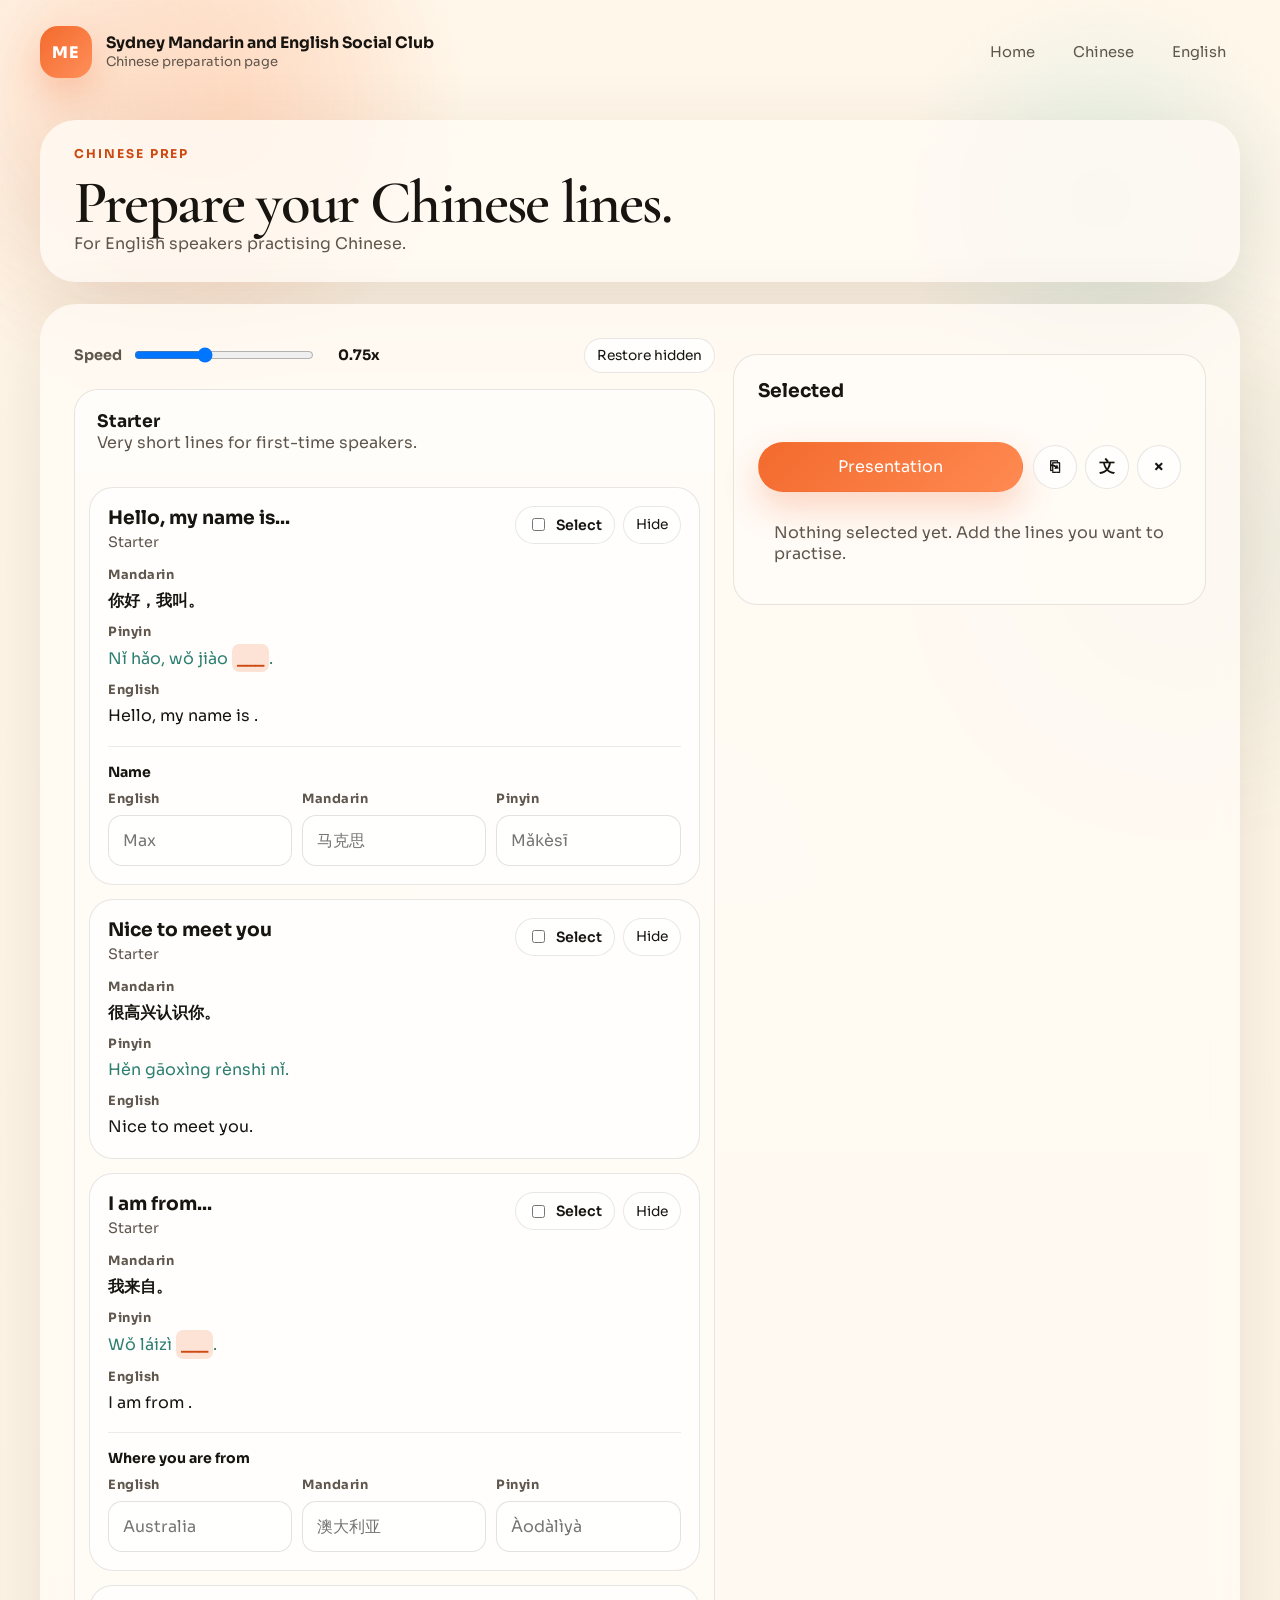
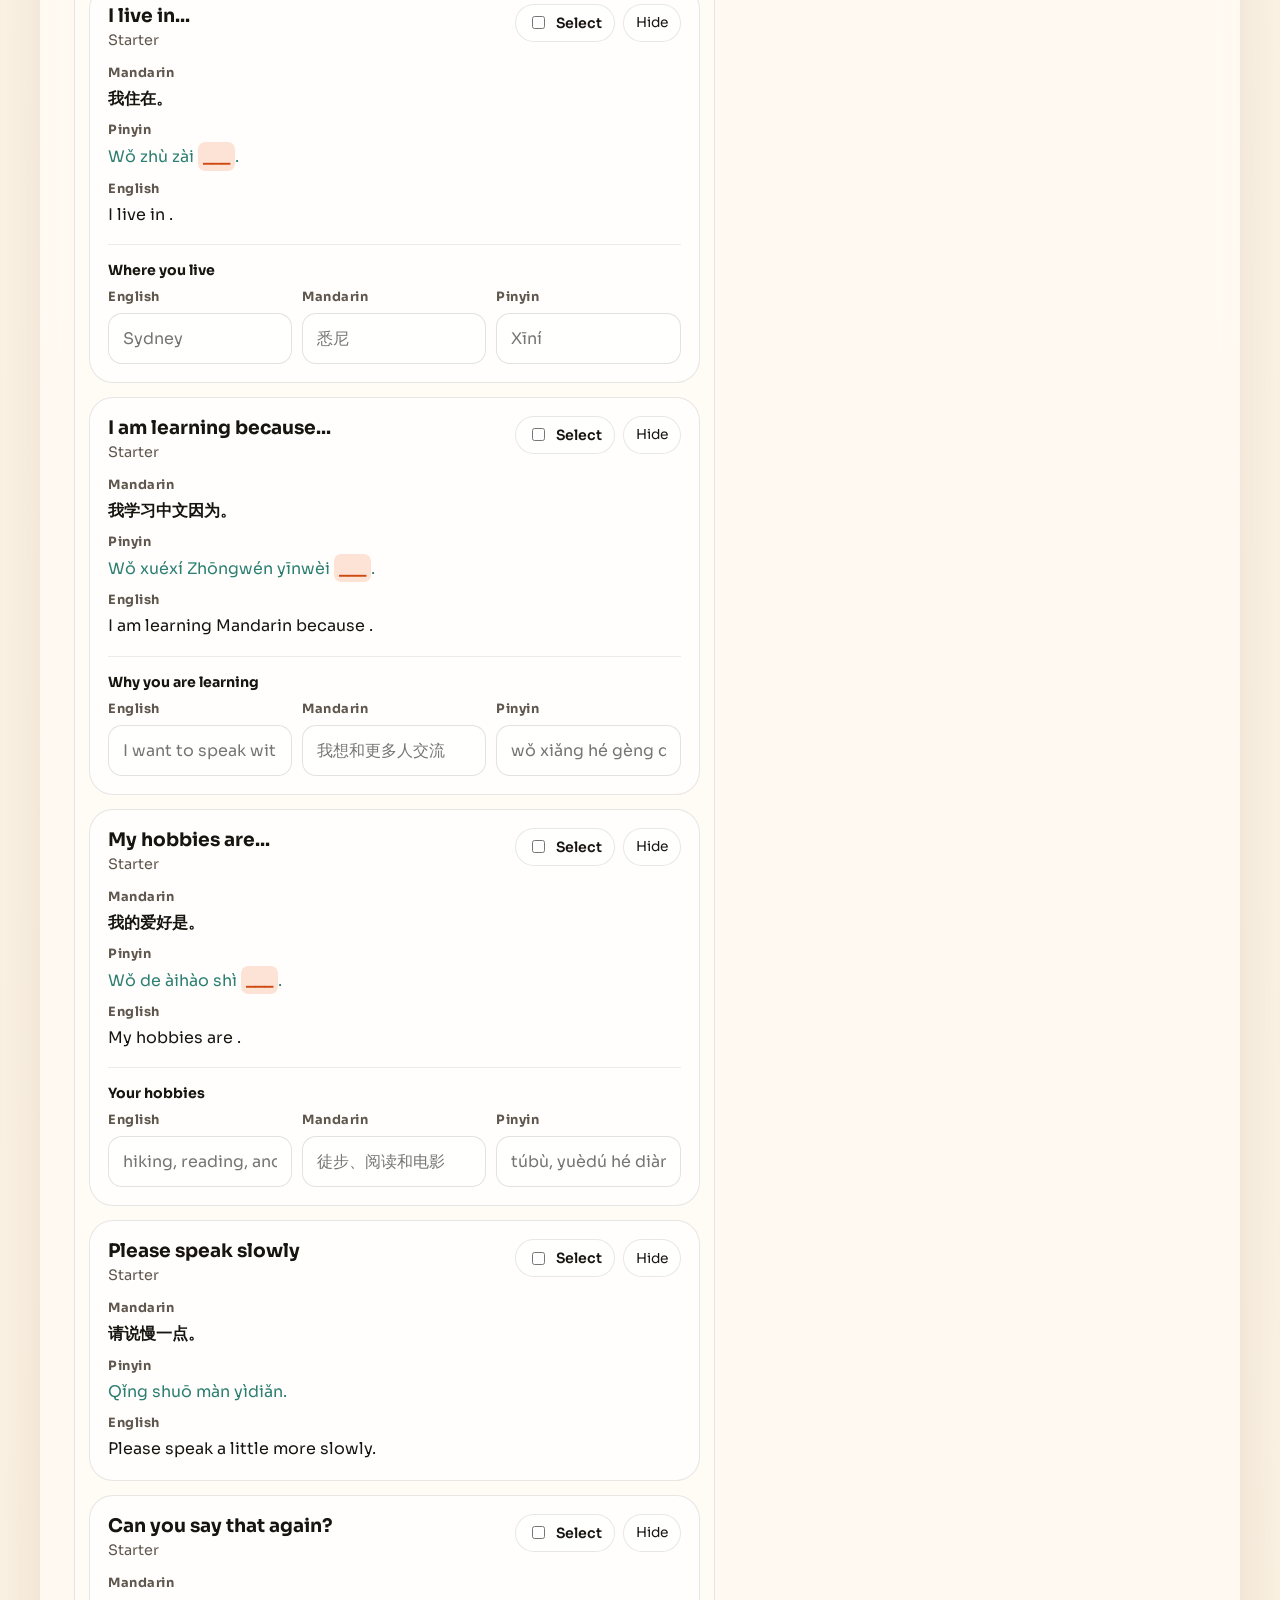
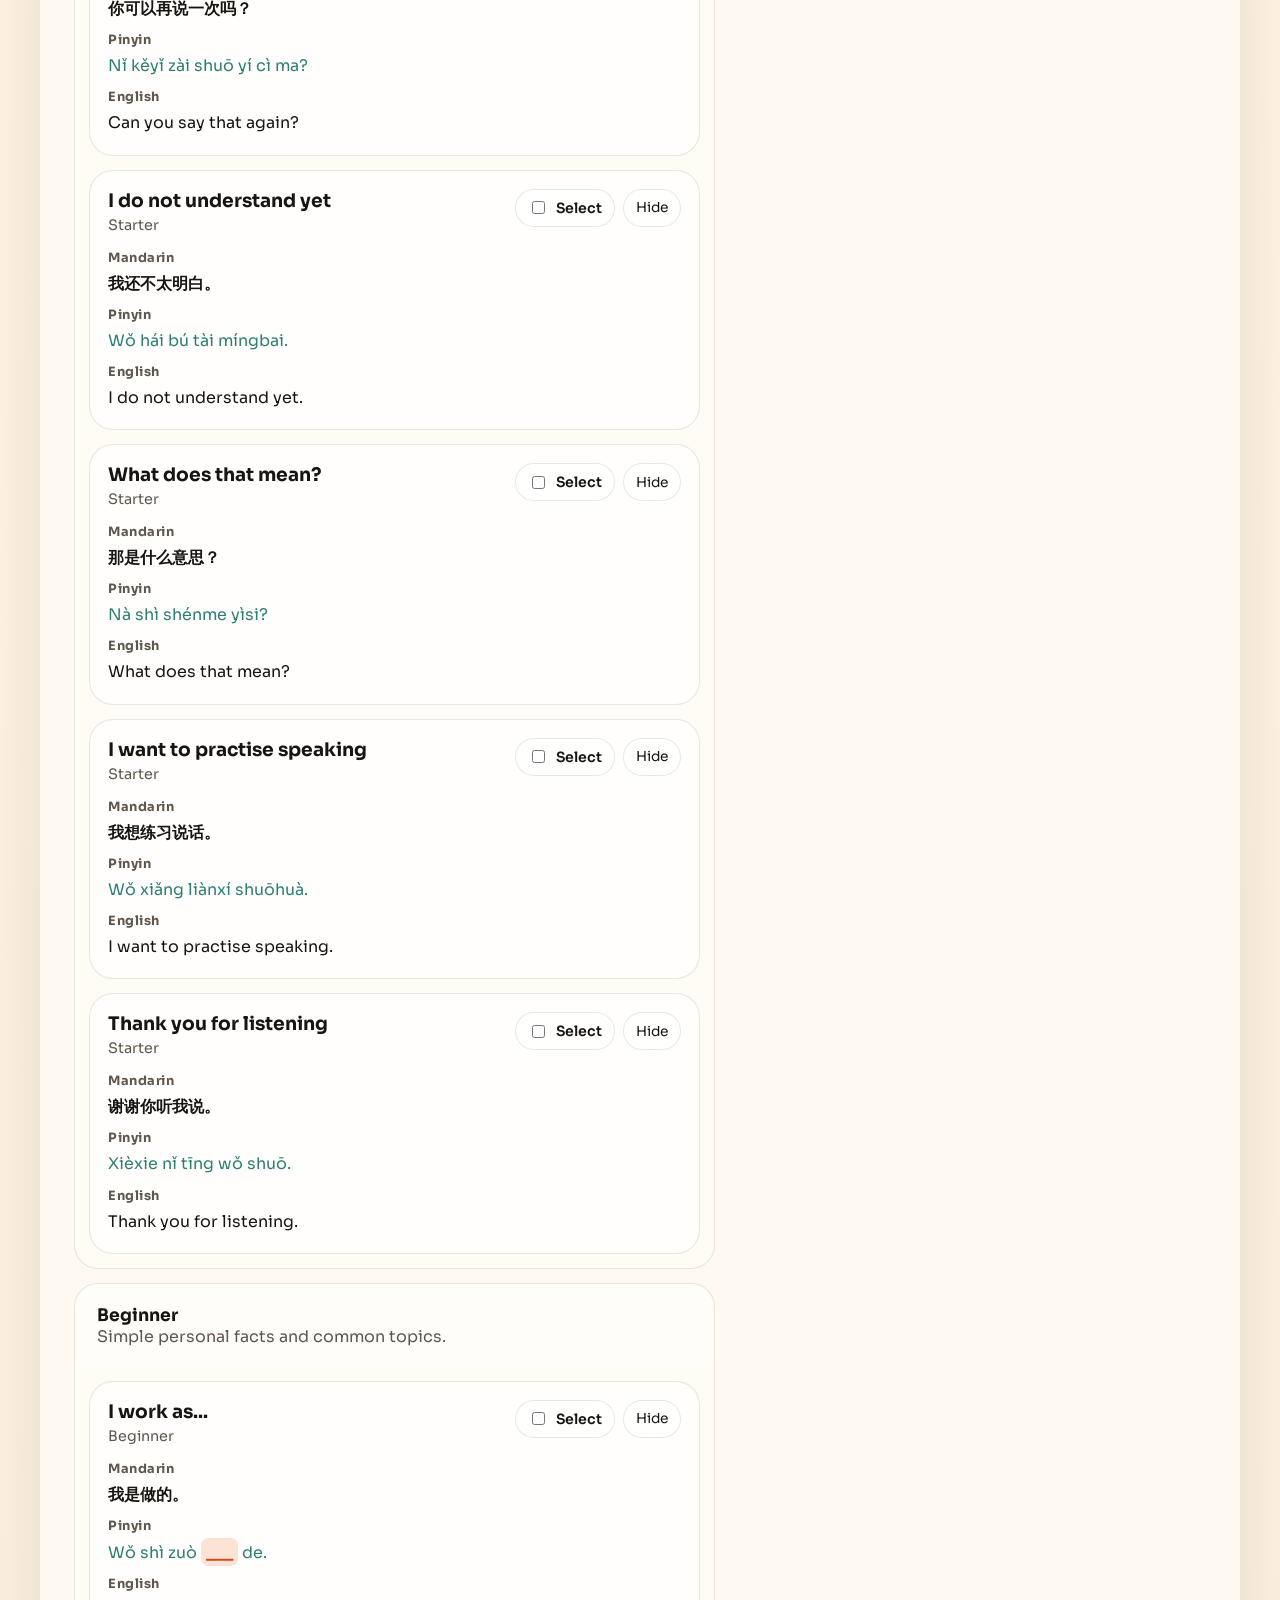
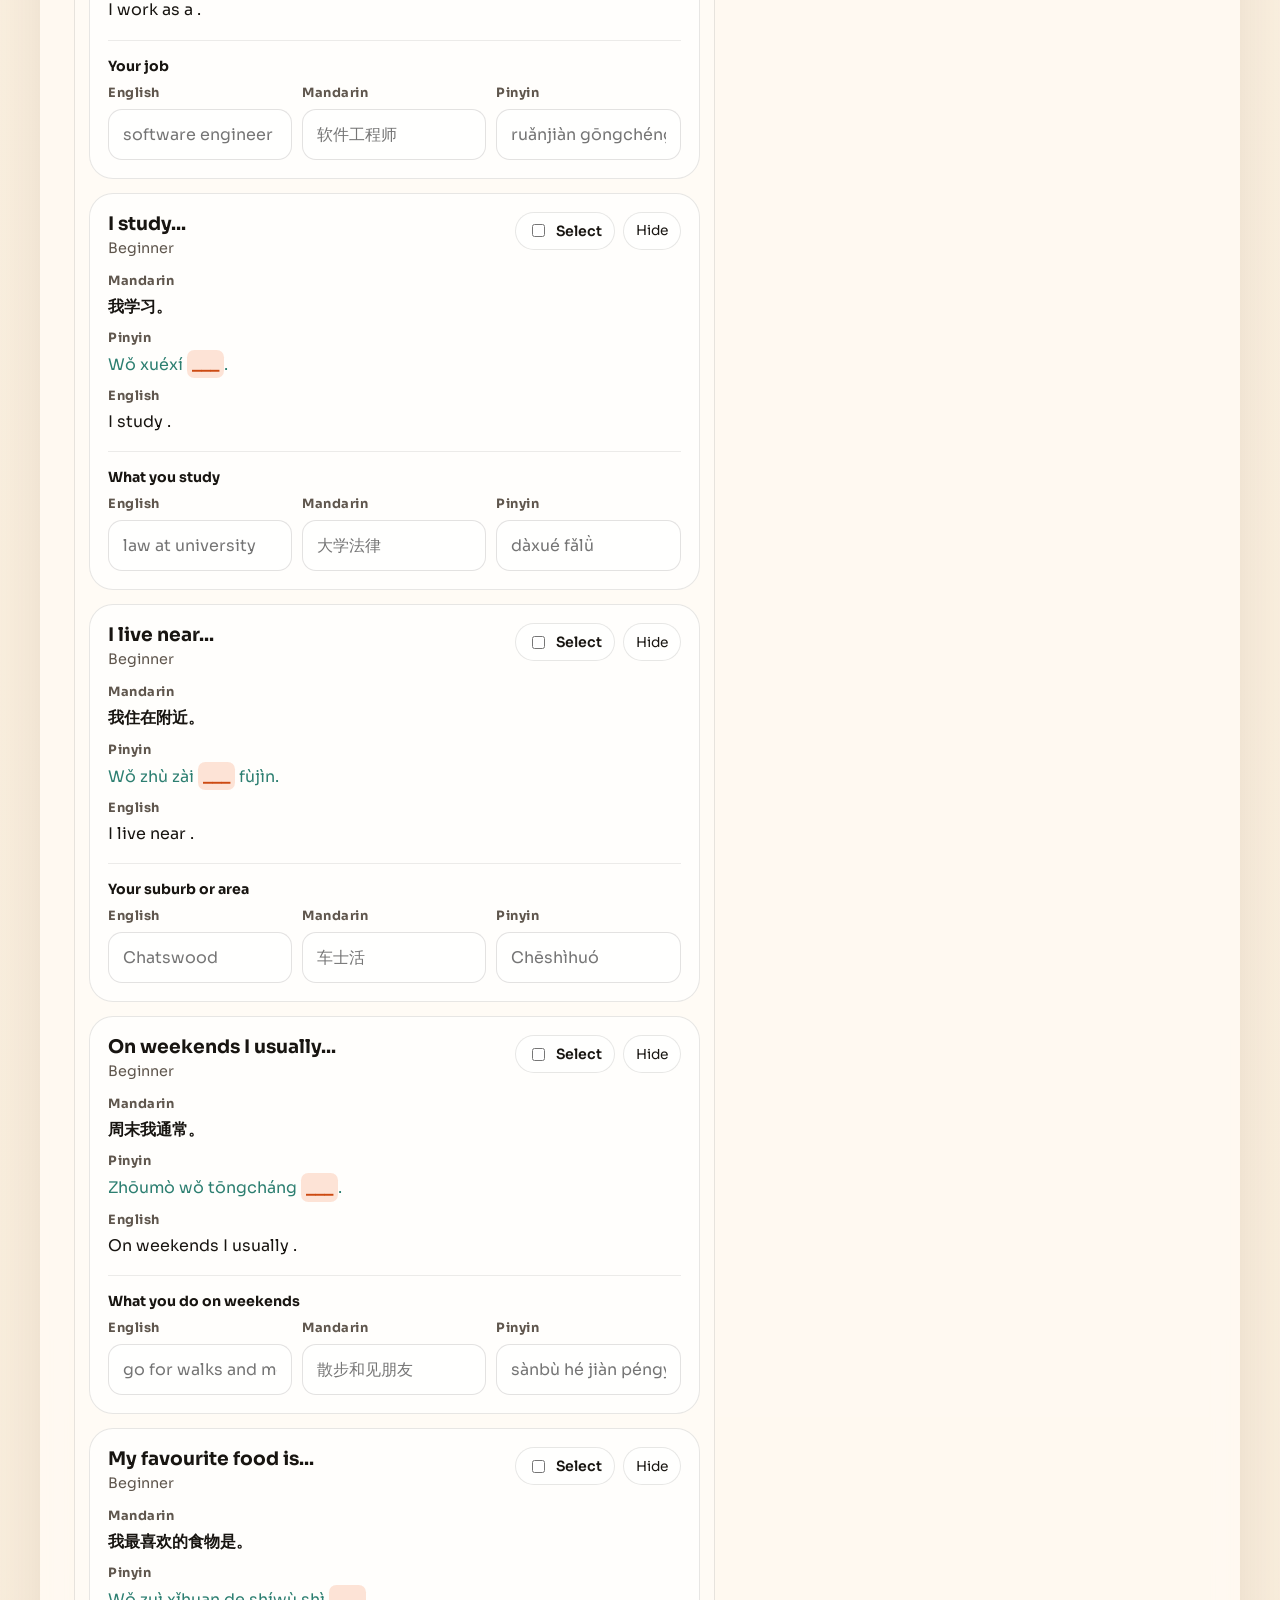
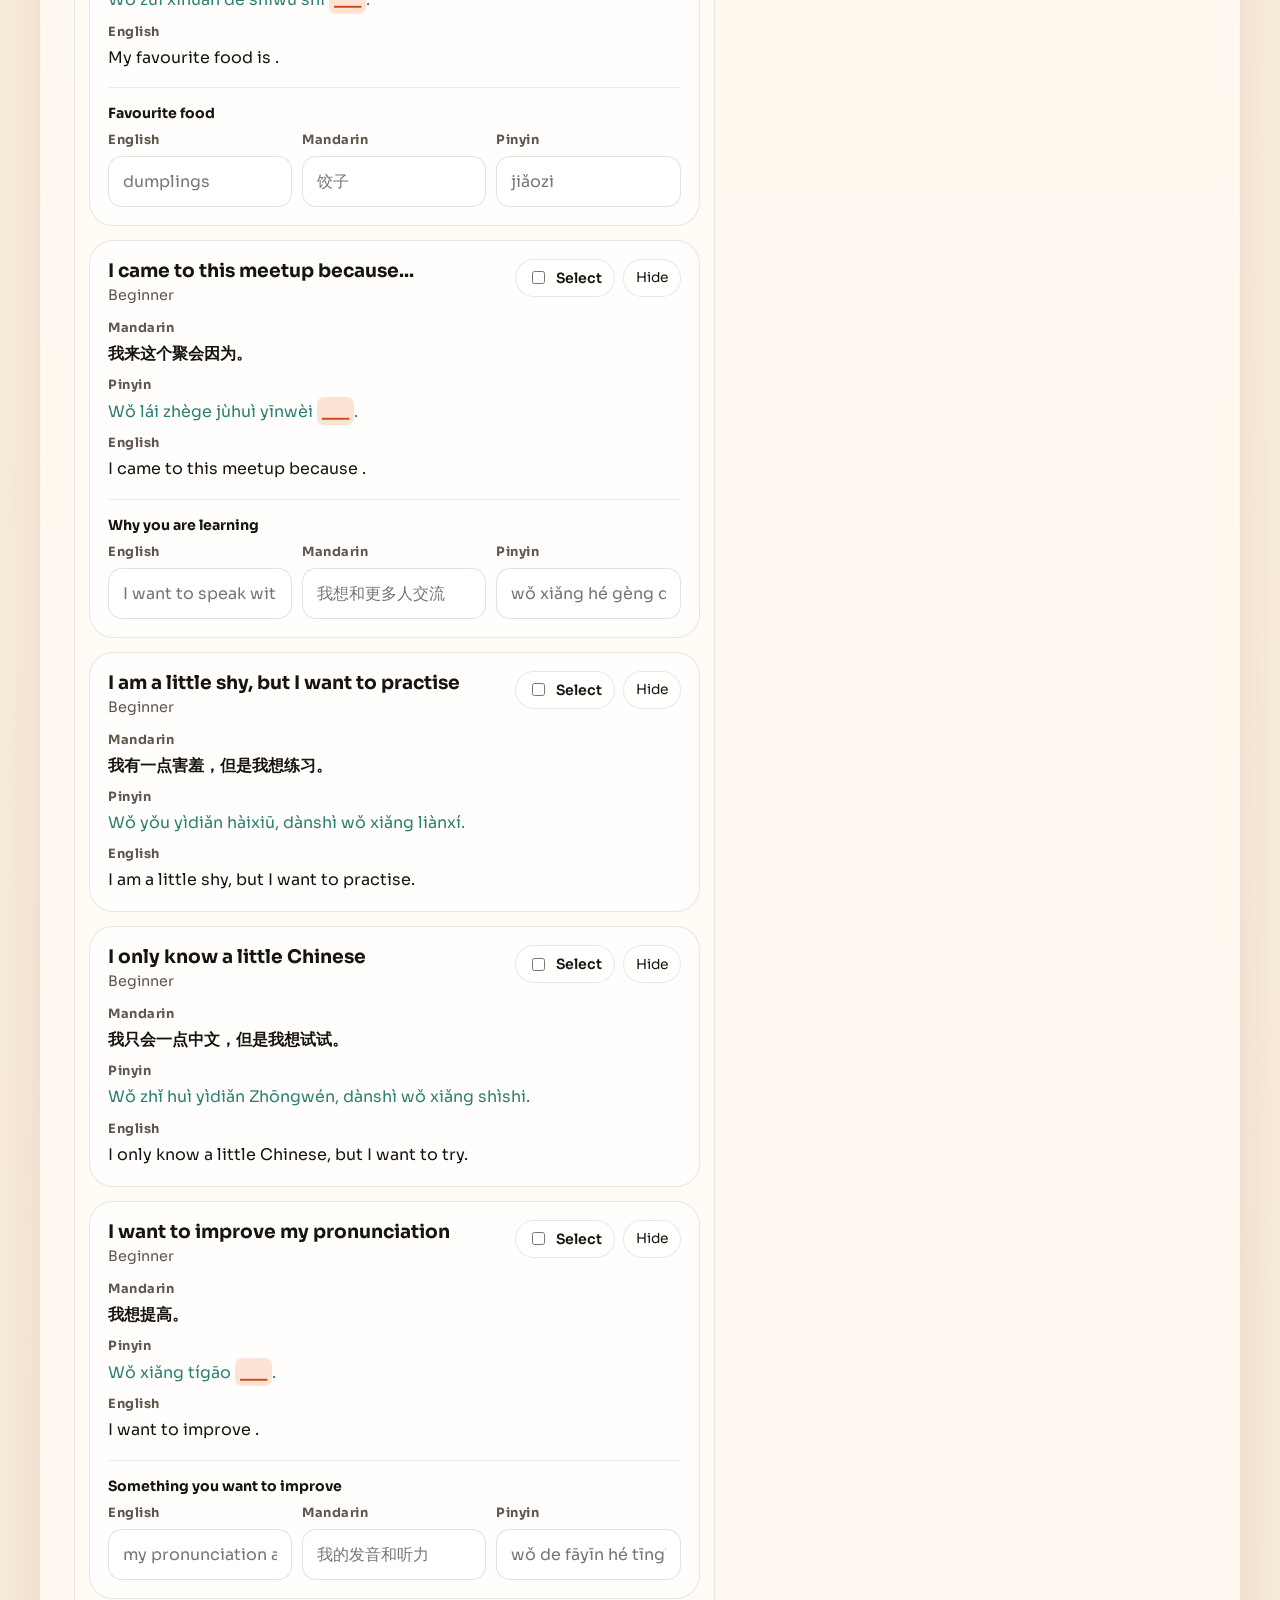
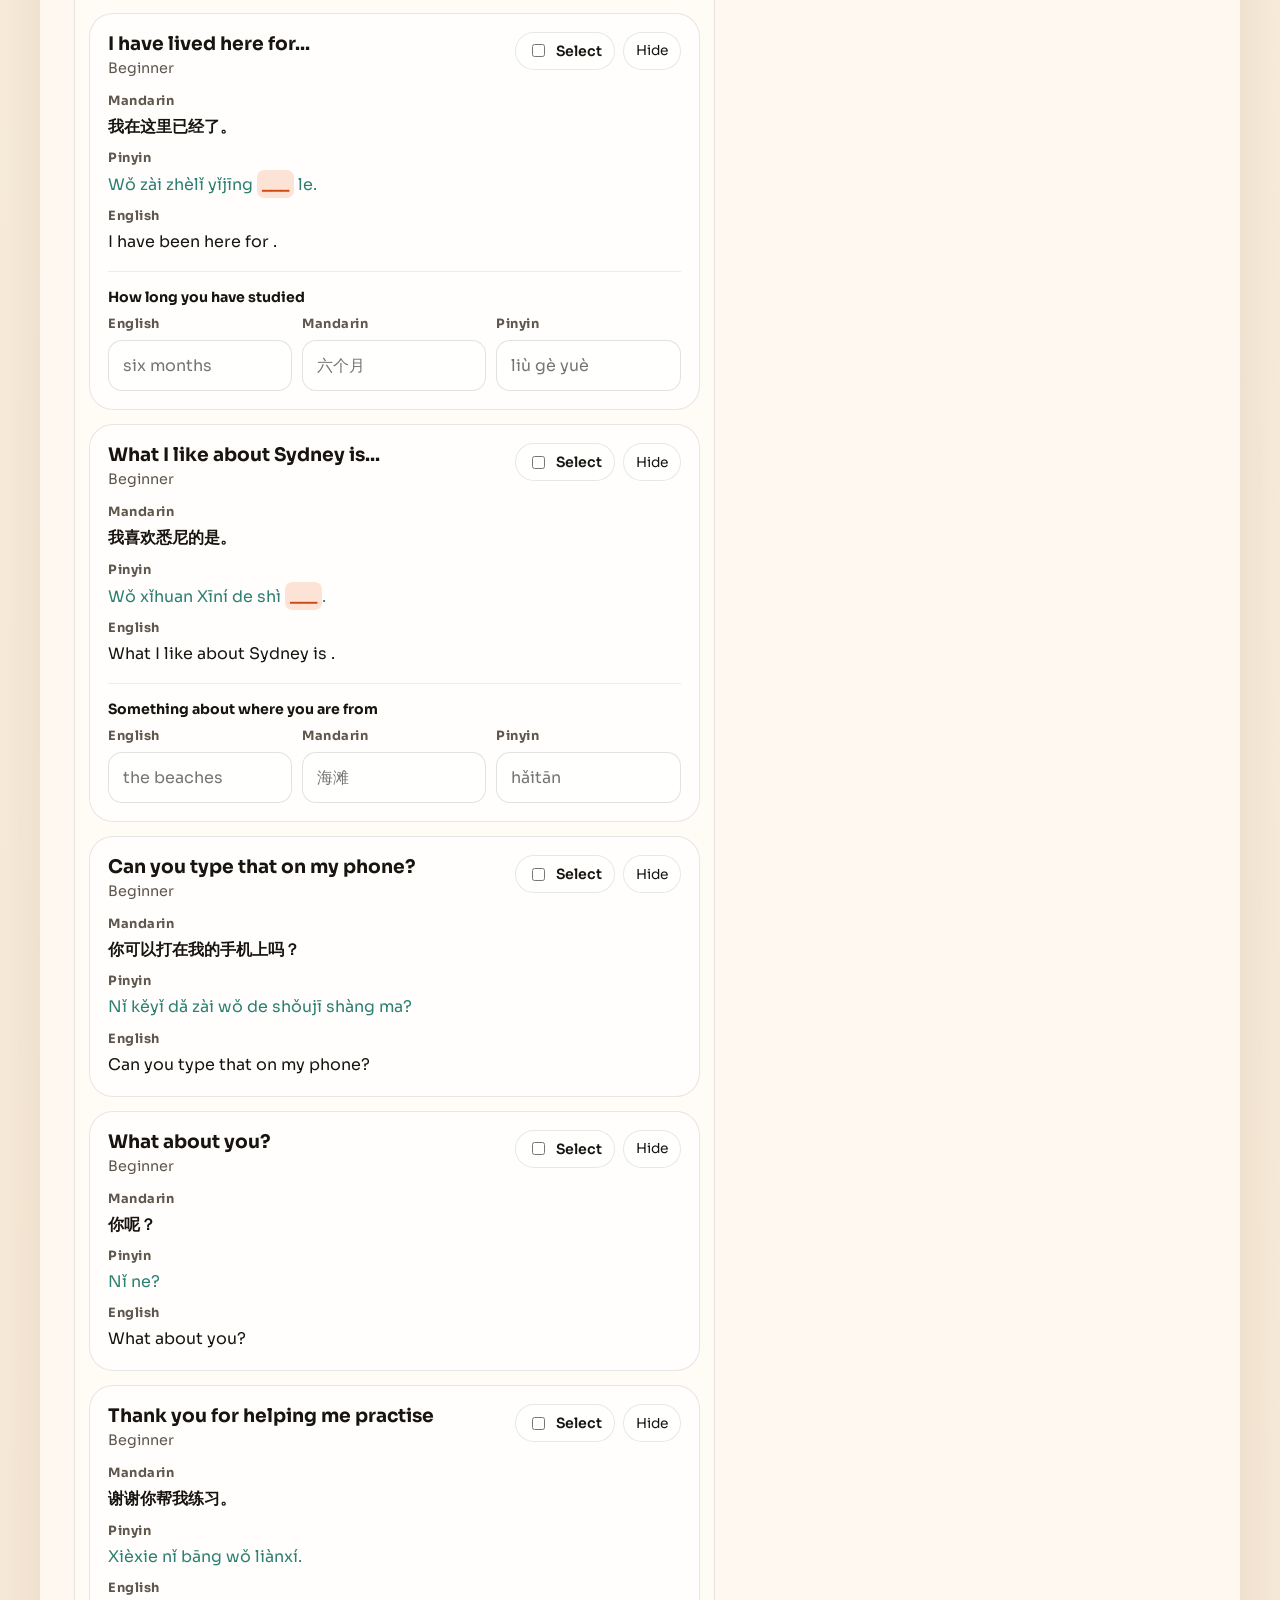
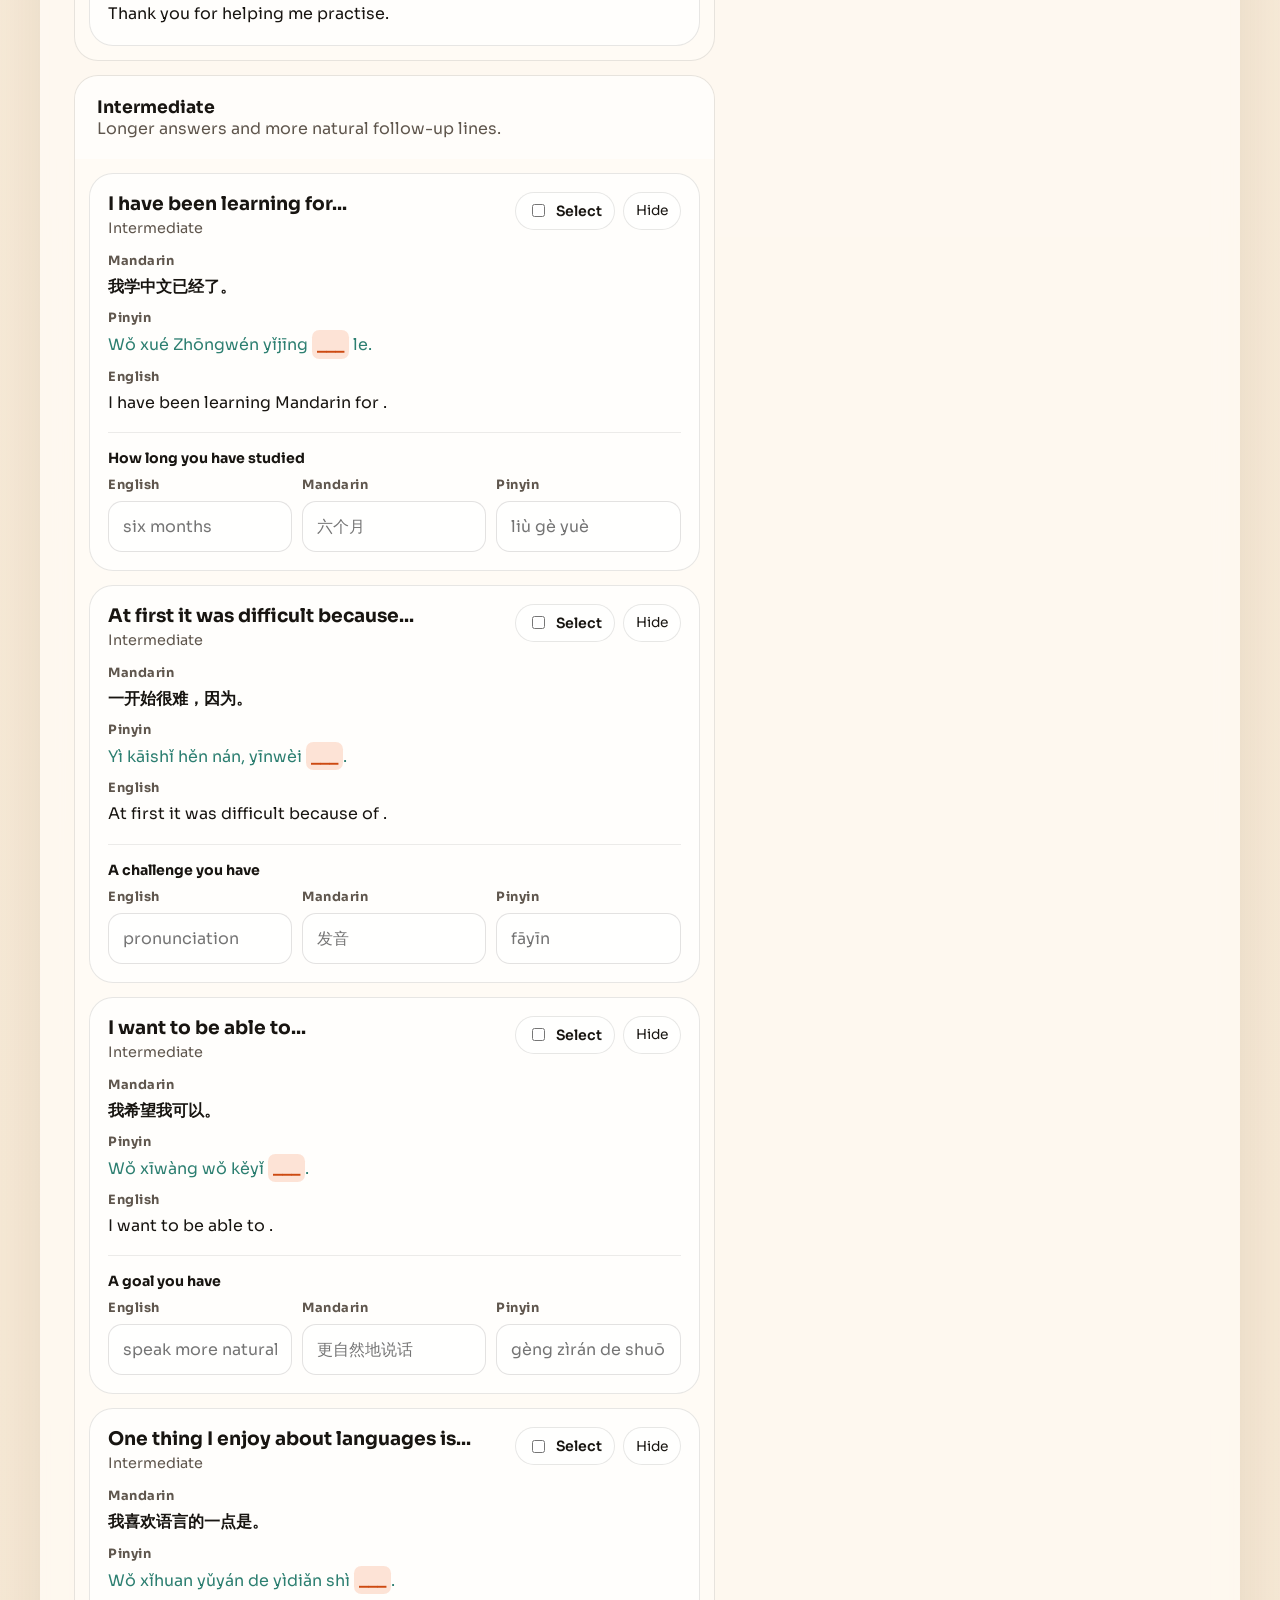
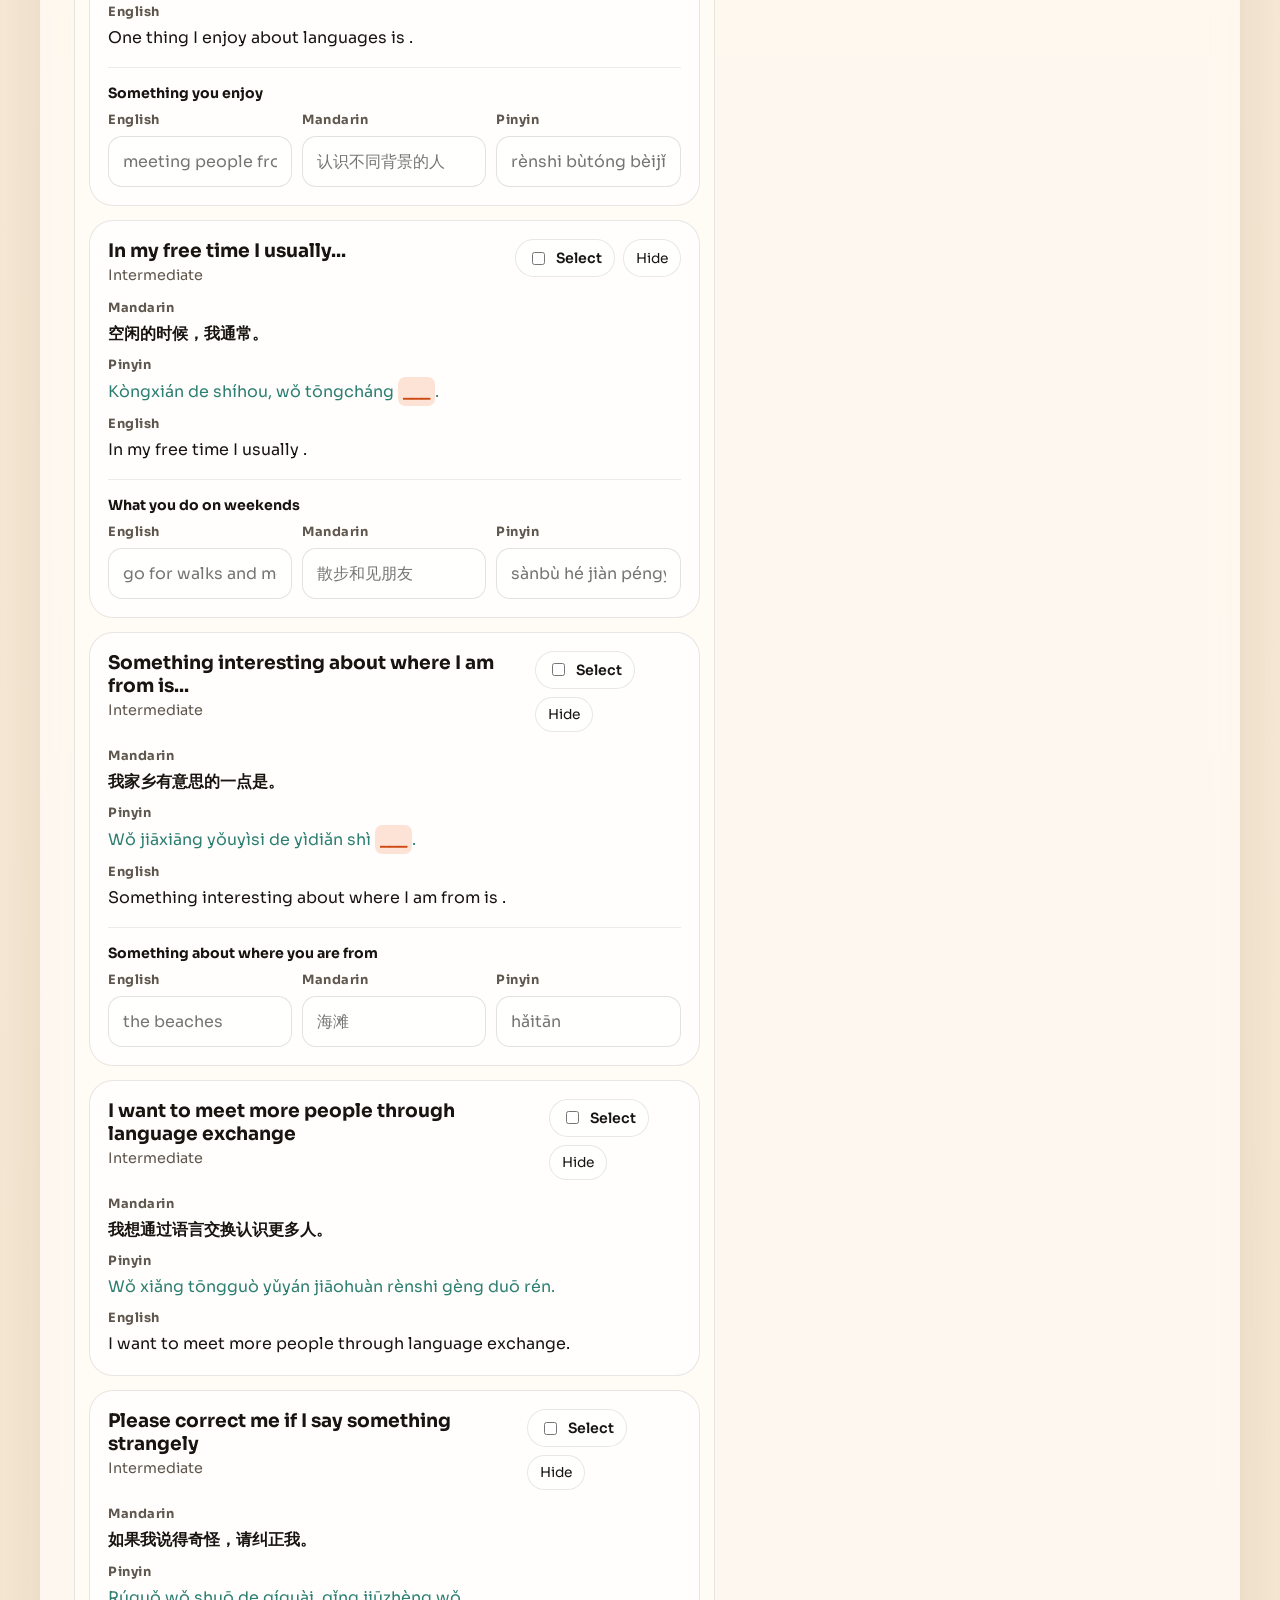
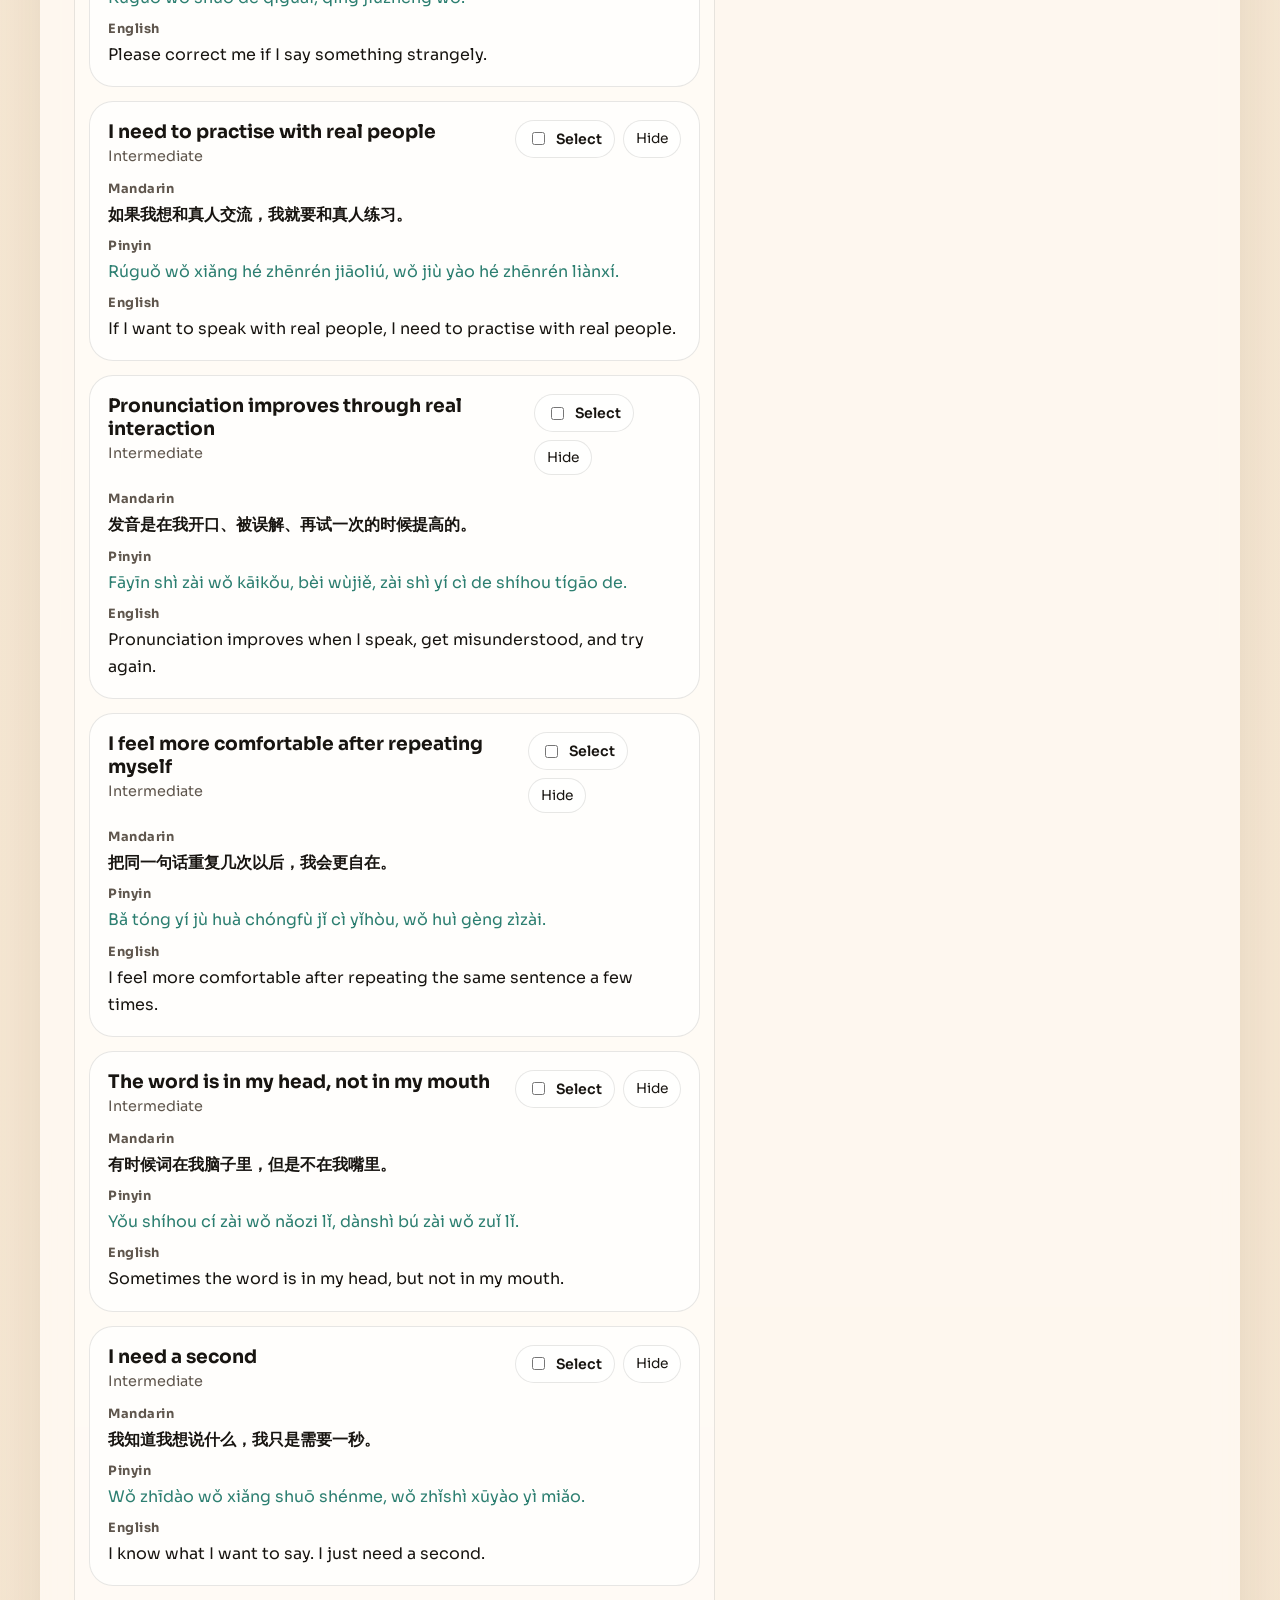
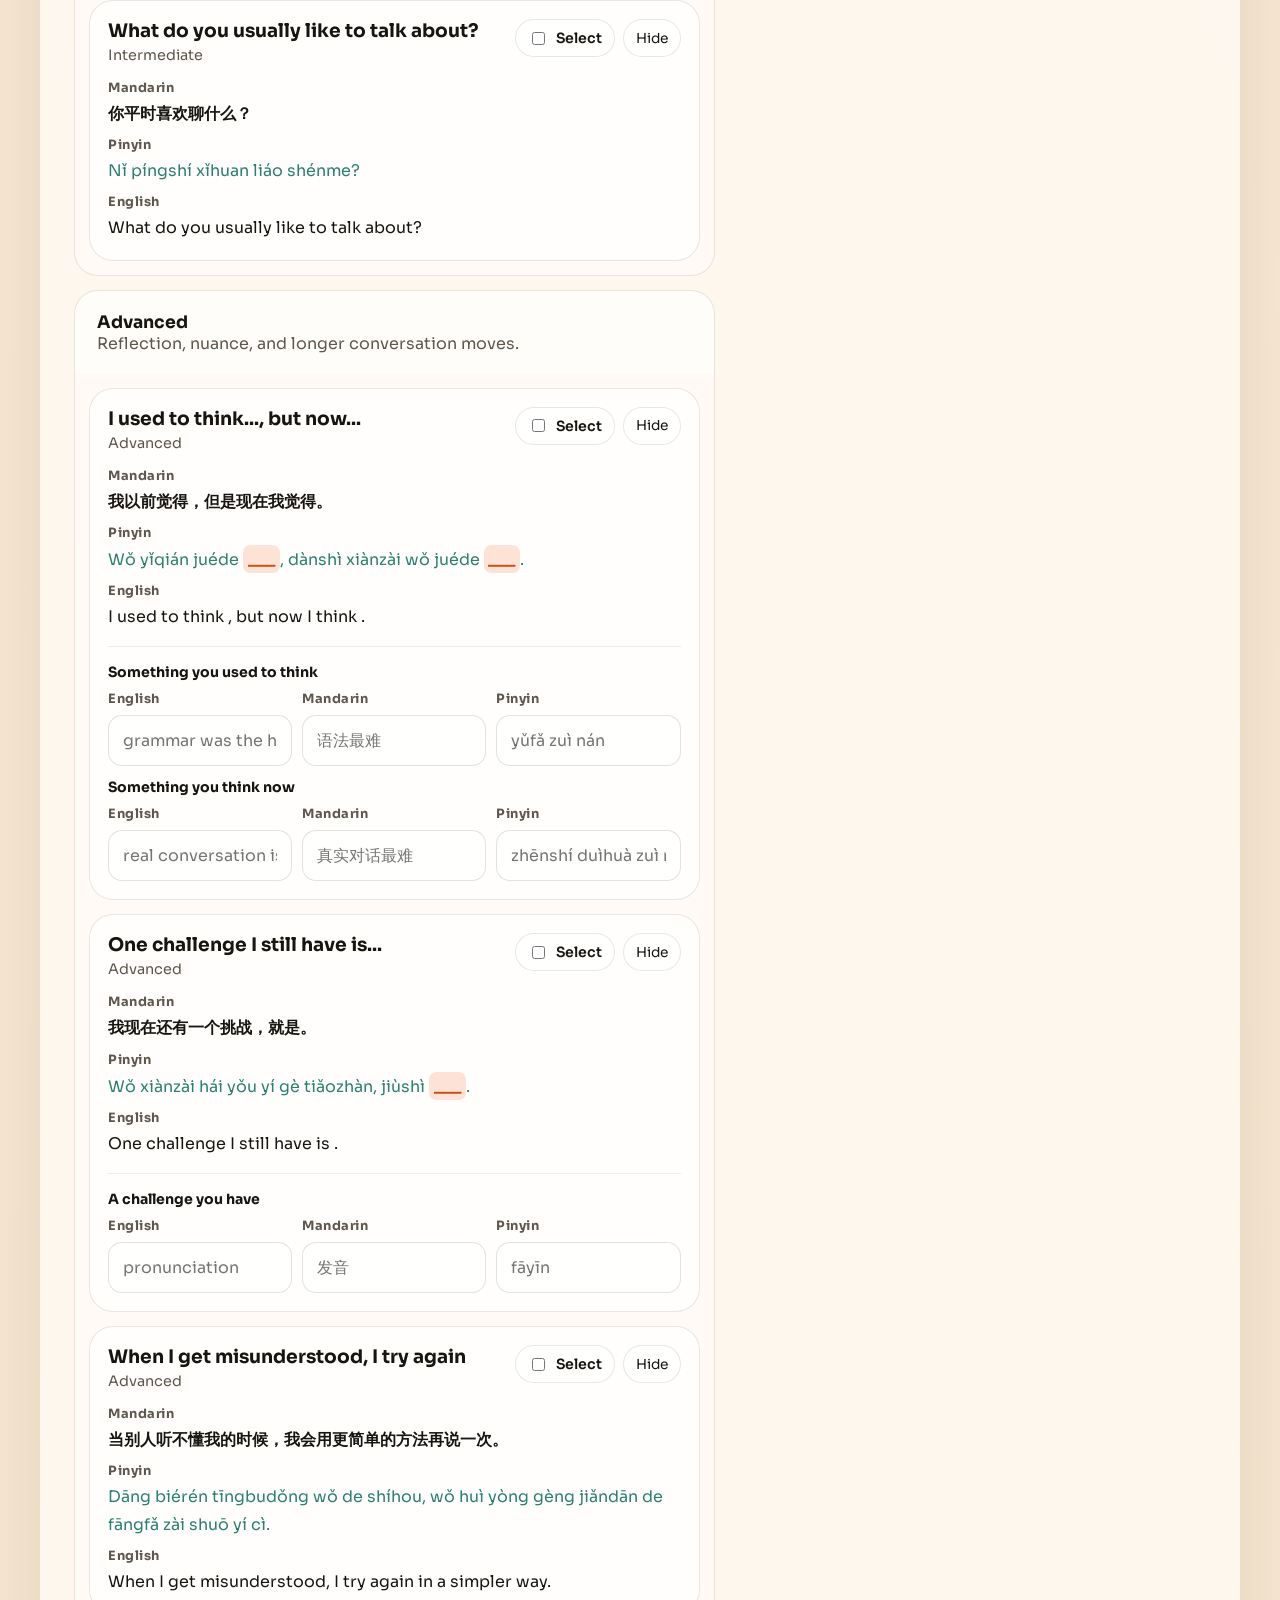
==== chinese.html @ 48a5dc56 "Add speech speed control" ====
<!doctype html>
<html lang="en">
  <head>
    <meta charset="utf-8" />
    <meta name="viewport" content="width=device-width, initial-scale=1" />
    <title>Chinese Prep | Sydney Mandarin and English Social Club</title>
    <meta
      name="description"
      content="Prepare your Chinese practice lines before the meetup. Choose your level, select sentences, fill in your details, and save your stack locally."
    />
    <meta name="theme-color" content="#f36a2d" />
    <link rel="icon" href="assets/favicon.svg" type="image/svg+xml" />
    <link rel="preconnect" href="https://fonts.googleapis.com" />
    <link rel="preconnect" href="https://fonts.gstatic.com" crossorigin />
    <link
      href="https://fonts.googleapis.com/css2?family=Cormorant+Garamond:wght@500;600;700&amp;family=Sora:wght@400;500;600;700;800&amp;display=swap"
      rel="stylesheet"
    />
    <link rel="stylesheet" href="styles.css" />
  </head>
  <body data-prep-mode="mandarin">
    <div class="background-orb orb-one"></div>
    <div class="background-orb orb-two"></div>
    <div class="background-mesh"></div>

    <div class="site-wrap">
      <header class="site-header">
        <a class="brand" href="index.html" aria-label="Return to homepage">
          <span class="brand-mark">ME</span>
          <span class="brand-copy">
            <strong>Sydney Mandarin and English Social Club</strong>
            <span>Chinese preparation page</span>
          </span>
        </a>

        <nav class="site-nav" aria-label="Primary">
          <a href="index.html">Home</a>
          <a href="chinese.html">Chinese</a>
          <a href="english.html">English</a>
        </nav>
      </header>

      <main>
        <section class="section prep-header reveal">
          <div class="prep-header-bar">
            <div>
              <p class="eyebrow">Chinese prep</p>
              <h1 class="prep-title">Prepare your Chinese lines.</h1>
              <p class="prep-note">For English speakers practising Chinese.</p>
            </div>
          </div>
        </section>

        <section class="section reveal" id="prep-app">
          <div class="prep-layout">
            <section class="prep-main">
              <div class="prep-toolbar">
                <label class="speed-control" for="speechRateInput">
                  <span>Speed</span>
                  <input id="speechRateInput" type="range" min="0.5" max="1.15" step="0.05" value="0.75" />
                  <strong id="speechRateValue">0.75x</strong>
                </label>
                <div class="prep-toolbar-actions">
                  <button class="mini-button" id="restoreHiddenButton" type="button">Restore hidden</button>
                </div>
              </div>
              <div id="levelSections"></div>
            </section>

            <aside class="prep-sidebar">
              <div class="builder-card output-card">
                <div class="builder-card-head">
                  <h3>Selected</h3>
                </div>

                <div class="output-actions">
                  <button class="button button-primary output-button output-button-main" id="presentationModeButton" type="button">Presentation</button>
                  <div class="output-utility-actions" aria-label="Utilities">
                    <button class="utility-button" id="copyPracticeButton" type="button" aria-label="Copy practice stack" title="Copy practice stack">⎘</button>
                    <button class="utility-button" id="copyBilingualButton" type="button" aria-label="Copy bilingual stack" title="Copy bilingual stack">文</button>
                    <button class="utility-button" id="clearSelectionsButton" type="button" aria-label="Clear selections" title="Clear selections">×</button>
                  </div>
                </div>

                <div class="selected-stack" id="selectedStack"></div>
              </div>
            </aside>
          </div>
        </section>
      </main>
    </div>

    <script type="module" src="sentence-prep.js"></script>
  </body>
</html>
---- styles.css ----
:root {
  --bg: #fbf3e5;
  --bg-deep: #f5e6cc;
  --paper: rgba(255, 251, 244, 0.82);
  --paper-strong: rgba(255, 249, 240, 0.94);
  --ink: #181511;
  --muted: #5f564d;
  --line: rgba(24, 21, 17, 0.1);
  --accent: #f36a2d;
  --accent-deep: #cd4a12;
  --accent-soft: #ffd4b8;
  --jade: #2d7f71;
  --jade-soft: #cce8de;
  --shadow: 0 24px 80px rgba(85, 48, 18, 0.12);
  --radius-xl: 36px;
  --radius-lg: 24px;
  --radius-md: 18px;
  --radius-sm: 14px;
  --content-width: 1200px;
}

* {
  box-sizing: border-box;
}

html {
  scroll-behavior: smooth;
}

body {
  margin: 0;
  min-width: 320px;
  color: var(--ink);
  font-family: "Sora", sans-serif;
  background:
    linear-gradient(180deg, #fff7ea 0%, #f8ebd8 55%, #f6e5cf 100%);
  overflow-x: hidden;
}

body::before {
  content: "";
  position: fixed;
  inset: 0;
  background-image:
    linear-gradient(rgba(255, 255, 255, 0.16) 1px, transparent 1px),
    linear-gradient(90deg, rgba(255, 255, 255, 0.16) 1px, transparent 1px);
  background-size: 44px 44px;
  mask-image: linear-gradient(180deg, rgba(0, 0, 0, 0.32), transparent 82%);
  pointer-events: none;
  z-index: -2;
}

a {
  color: inherit;
}

.background-orb,
.background-mesh {
  position: fixed;
  pointer-events: none;
  z-index: -3;
}

.background-orb {
  width: 40rem;
  height: 40rem;
  border-radius: 50%;
  filter: blur(18px);
  opacity: 0.36;
}

.orb-one {
  top: -14rem;
  left: -12rem;
  background: radial-gradient(circle, rgba(243, 106, 45, 0.38) 0%, rgba(243, 106, 45, 0) 68%);
}

.orb-two {
  top: 14rem;
  right: -14rem;
  background: radial-gradient(circle, rgba(45, 127, 113, 0.22) 0%, rgba(45, 127, 113, 0) 68%);
}

.background-mesh {
  inset: 0;
  background:
    radial-gradient(circle at 18% 12%, rgba(255, 212, 184, 0.7), transparent 18%),
    radial-gradient(circle at 86% 22%, rgba(204, 232, 222, 0.58), transparent 16%),
    radial-gradient(circle at 50% 100%, rgba(255, 255, 255, 0.55), transparent 20%);
}

.site-wrap {
  width: min(calc(100% - 28px), var(--content-width));
  margin: 0 auto;
  padding: 18px 0 44px;
}

.site-header {
  display: flex;
  align-items: center;
  justify-content: space-between;
  gap: 24px;
  padding: 8px 0 20px;
}

.brand {
  display: inline-flex;
  align-items: center;
  gap: 14px;
  text-decoration: none;
}

.brand-mark {
  display: inline-flex;
  align-items: center;
  justify-content: center;
  width: 52px;
  height: 52px;
  border-radius: 18px;
  background:
    linear-gradient(135deg, var(--accent), #ff8f5a);
  box-shadow: 0 16px 34px rgba(243, 106, 45, 0.28);
  color: white;
  font-weight: 800;
  letter-spacing: 0.08em;
}

.brand-copy {
  display: grid;
  gap: 3px;
  line-height: 1.1;
}

.brand-copy strong {
  font-size: 0.98rem;
}

.brand-copy span {
  color: var(--muted);
  font-size: 0.82rem;
}

.site-nav {
  display: flex;
  flex-wrap: wrap;
  justify-content: flex-end;
  gap: 10px;
}

.site-nav a {
  padding: 10px 14px;
  border-radius: 999px;
  text-decoration: none;
  color: var(--muted);
  font-size: 0.92rem;
  transition: background-color 180ms ease, color 180ms ease, transform 180ms ease;
}

.site-nav a:hover,
.site-nav a:focus-visible {
  background: rgba(255, 255, 255, 0.55);
  color: var(--ink);
  transform: translateY(-1px);
}

.hero,
.section,
.cta {
  position: relative;
  overflow: hidden;
  backdrop-filter: blur(12px);
}

.hero {
  display: grid;
  grid-template-columns: minmax(0, 1.22fr) minmax(310px, 0.78fr);
  gap: 24px;
  padding: 34px;
  border-radius: var(--radius-xl);
  background:
    linear-gradient(135deg, rgba(255, 250, 244, 0.88), rgba(252, 240, 226, 0.88));
  border: 1px solid rgba(255, 255, 255, 0.72);
  box-shadow: var(--shadow);
}

.hero::after {
  content: "";
  position: absolute;
  inset: auto -10% -36% auto;
  width: 24rem;
  height: 24rem;
  border-radius: 50%;
  background: radial-gradient(circle, rgba(243, 106, 45, 0.2), transparent 64%);
}

.eyebrow {
  margin: 0 0 12px;
  color: var(--accent-deep);
  font-size: 0.76rem;
  font-weight: 700;
  letter-spacing: 0.16em;
  text-transform: uppercase;
}

h1,
h2 {
  margin: 0;
  font-family: "Cormorant Garamond", serif;
  line-height: 0.95;
  letter-spacing: -0.03em;
  font-weight: 600;
}

.hero h1 {
  max-width: 10.5ch;
  font-size: clamp(3.6rem, 8vw, 6.9rem);
}

.hero-text,
.intro-card p,
.timeline-step p,
.principle p,
.manifesto-grid p,
.network-copy p,
.chapter-card p,
.material-card p,
.open-card p,
.hero-band p,
.site-footer p {
  color: var(--muted);
  line-height: 1.72;
}

.hero-text {
  max-width: 60ch;
  margin: 20px 0 0;
  font-size: 1.03rem;
}

.hero-actions,
.cta-actions {
  display: flex;
  flex-wrap: wrap;
  gap: 14px;
  margin-top: 28px;
}

.meetup-note {
  display: inline-block;
  margin-top: 18px;
  padding: 14px 18px;
  border-radius: var(--radius-md);
  background: rgba(255, 255, 255, 0.62);
  border: 1px solid rgba(24, 21, 17, 0.08);
}

.meetup-label {
  display: inline-block;
  margin-bottom: 6px;
  font-size: 0.74rem;
  font-weight: 700;
  letter-spacing: 0.14em;
  text-transform: uppercase;
  color: var(--accent-deep);
}

.meetup-note p,
.cta-subtext {
  margin: 0;
  color: var(--muted);
  line-height: 1.6;
}

.button {
  display: inline-flex;
  align-items: center;
  justify-content: center;
  min-height: 50px;
  padding: 0 20px;
  border-radius: 999px;
  border: 1px solid transparent;
  text-decoration: none;
  font-weight: 700;
  transition: transform 180ms ease, box-shadow 180ms ease, background-color 180ms ease, border-color 180ms ease;
}

.button:hover,
.button:focus-visible {
  transform: translateY(-2px);
}

.button-primary {
  background: linear-gradient(135deg, var(--accent), #ff8a52);
  color: white;
  box-shadow: 0 16px 34px rgba(243, 106, 45, 0.26);
}

.button-primary:hover,
.button-primary:focus-visible {
  box-shadow: 0 18px 40px rgba(243, 106, 45, 0.34);
}

.button-secondary {
  background: rgba(255, 255, 255, 0.46);
  border-color: rgba(24, 21, 17, 0.08);
}

.hero-band {
  display: grid;
  grid-template-columns: repeat(2, minmax(0, 1fr));
  gap: 14px;
  margin-top: 26px;
}

.hero-band > div {
  padding: 16px 18px;
  border-radius: var(--radius-md);
  background: rgba(255, 255, 255, 0.52);
  border: 1px solid rgba(24, 21, 17, 0.06);
}

.band-kicker,
.panel-label,
.material-type {
  display: inline-block;
  margin-bottom: 10px;
  font-size: 0.76rem;
  font-weight: 700;
  text-transform: uppercase;
  letter-spacing: 0.14em;
}

.band-kicker {
  color: var(--jade);
}

.hero-panel {
  display: grid;
  gap: 16px;
}

.panel-card,
.session-preview,
.intro-card,
.story-card,
.timeline-step,
.principle,
.manifesto-grid article,
.chapter-card,
.material-card,
.benefit-card,
.faq-card,
.open-card,
.cta,
.site-footer {
  border: 1px solid var(--line);
}

.panel-card,
.session-preview {
  padding: 22px;
  border-radius: var(--radius-lg);
}

.panel-card-primary {
  background:
    linear-gradient(180deg, rgba(45, 127, 113, 0.08), rgba(45, 127, 113, 0.02)),
    var(--paper-strong);
}

.panel-label {
  color: var(--jade);
}

.panel-list {
  margin: 0;
  padding-left: 20px;
  display: grid;
  gap: 12px;
  line-height: 1.55;
}

.session-preview {
  background:
    linear-gradient(180deg, rgba(243, 106, 45, 0.08), rgba(255, 255, 255, 0.7));
}

.session-header {
  display: grid;
  gap: 6px;
  margin-bottom: 16px;
}

.session-header span {
  color: var(--muted);
  font-size: 0.84rem;
}

.session-steps {
  display: grid;
  gap: 12px;
}

.session-steps div {
  display: grid;
  grid-template-columns: 38px 1fr;
  gap: 10px;
  align-items: center;
  font-size: 0.95rem;
}

.session-steps span {
  display: inline-flex;
  align-items: center;
  justify-content: center;
  width: 38px;
  height: 38px;
  border-radius: 12px;
  background: rgba(255, 255, 255, 0.8);
  color: var(--accent-deep);
  font-weight: 700;
}

.section,
.cta {
  margin-top: 22px;
  padding: 34px;
  border-radius: var(--radius-xl);
  background: var(--paper);
  box-shadow: var(--shadow);
}

.section-heading {
  max-width: 780px;
  margin-bottom: 24px;
}

.section-heading.narrow {
  max-width: 680px;
}

.section h2,
.cta h2 {
  font-size: clamp(2.6rem, 5vw, 4.6rem);
}

.intro-grid {
  display: grid;
  grid-template-columns: minmax(0, 1fr) minmax(0, 1fr);
  gap: 18px;
}

.prep-split-grid {
  display: grid;
  grid-template-columns: repeat(2, minmax(0, 1fr));
  gap: 18px;
}

.prep-split-card {
  padding: 28px;
  border-radius: var(--radius-lg);
  border: 1px solid var(--line);
  background:
    linear-gradient(180deg, rgba(255, 255, 255, 0.72), rgba(255, 248, 239, 0.82));
}

.prep-split-card h2 {
  margin-bottom: 10px;
  font-size: clamp(2rem, 4vw, 3rem);
}

.prep-split-card p:last-of-type {
  margin-bottom: 20px;
  color: var(--muted);
  line-height: 1.65;
}

.intro-card,
.story-card,
.timeline-step,
.principle,
.manifesto-grid article,
.chapter-card,
.material-card,
.benefit-card,
.faq-card,
.open-card {
  padding: 24px;
  border-radius: var(--radius-lg);
  background: rgba(255, 252, 247, 0.8);
}

.accent-card {
  background:
    linear-gradient(180deg, rgba(255, 212, 184, 0.52), rgba(255, 252, 247, 0.84));
}

.intro-card h2 {
  font-size: clamp(2.1rem, 4vw, 3.4rem);
  margin-bottom: 14px;
}

.timeline {
  display: grid;
  grid-template-columns: repeat(4, minmax(0, 1fr));
  gap: 16px;
}

.story-grid,
.benefits-grid,
.faq-grid {
  display: grid;
  gap: 16px;
}

.story-grid {
  grid-template-columns: repeat(3, minmax(0, 1fr));
}

.story-card h3,
.benefit-card h3,
.faq-card h3 {
  margin-top: 0;
}

.quote-banner {
  margin-top: 18px;
  padding: 26px 28px;
  border-radius: var(--radius-lg);
  background:
    linear-gradient(135deg, rgba(243, 106, 45, 0.14), rgba(255, 255, 255, 0.72));
  border: 1px solid var(--line);
}

.quote-banner p {
  margin: 0;
  max-width: 28ch;
  font-family: "Cormorant Garamond", serif;
  font-size: clamp(2rem, 4vw, 3.1rem);
  line-height: 0.98;
}

.timeline-step {
  min-height: 220px;
}

.step-number {
  display: inline-flex;
  align-items: center;
  justify-content: center;
  width: 44px;
  height: 44px;
  margin-bottom: 18px;
  border-radius: 14px;
  background: rgba(243, 106, 45, 0.12);
  color: var(--accent-deep);
  font-weight: 800;
}

.timeline-step h3,
.manifesto-grid h3,
.chapter-card h3,
.material-card h3,
.intro-card h2 {
  margin-top: 0;
}

.principles-grid {
  display: grid;
  grid-template-columns: repeat(4, minmax(0, 1fr));
  gap: 14px;
  margin-top: 18px;
}

.benefits-grid {
  grid-template-columns: repeat(4, minmax(0, 1fr));
}

.benefit-number {
  display: inline-flex;
  align-items: center;
  justify-content: center;
  width: 42px;
  height: 42px;
  margin-bottom: 16px;
  border-radius: 12px;
  background: rgba(45, 127, 113, 0.1);
  color: var(--jade);
  font-weight: 800;
}

.principle strong,
.open-card strong {
  display: block;
  margin-bottom: 8px;
}

.manifesto {
  background:
    linear-gradient(180deg, rgba(255, 248, 239, 0.96), rgba(251, 241, 229, 0.84));
}

.manifesto-grid {
  display: grid;
  grid-template-columns: repeat(2, minmax(0, 1fr));
  gap: 16px;
}

.network-layout {
  display: grid;
  grid-template-columns: minmax(320px, 0.95fr) minmax(0, 1.05fr);
  gap: 22px;
  align-items: center;
}

.network-map {
  position: relative;
  min-height: 360px;
  border-radius: calc(var(--radius-xl) - 4px);
  background:
    radial-gradient(circle at center, rgba(243, 106, 45, 0.16), transparent 28%),
    linear-gradient(180deg, rgba(255, 252, 247, 0.86), rgba(248, 236, 219, 0.86));
  border: 1px solid var(--line);
}

.map-core,
.city {
  position: absolute;
  display: inline-flex;
  align-items: center;
  justify-content: center;
  padding: 10px 14px;
  border-radius: 999px;
  background: rgba(255, 255, 255, 0.78);
  border: 1px solid rgba(24, 21, 17, 0.08);
  box-shadow: 0 8px 20px rgba(60, 32, 10, 0.08);
}

.map-core {
  top: 45%;
  left: 50%;
  transform: translate(-50%, -50%);
  background: linear-gradient(135deg, var(--accent), #ff9664);
  color: white;
  font-weight: 700;
}

.city-sydney {
  top: 18%;
  right: 14%;
}

.city-melbourne {
  bottom: 18%;
  right: 22%;
}

.city-brisbane {
  top: 8%;
  right: 32%;
}

.city-perth {
  top: 42%;
  left: 10%;
}

.city-adelaide {
  bottom: 28%;
  left: 32%;
}

.city-canberra {
  bottom: 24%;
  right: 10%;
}

.chapter-grid,
.materials-grid,
.open-grid {
  display: grid;
  gap: 16px;
}

.chapter-grid {
  grid-template-columns: repeat(2, minmax(0, 1fr));
}

.chapter-checklist {
  display: grid;
  grid-template-columns: repeat(4, minmax(0, 1fr));
  gap: 12px;
  margin-top: 18px;
}

.chapter-checklist div {
  padding: 16px 18px;
  border-radius: var(--radius-md);
  background: rgba(255, 255, 255, 0.58);
  border: 1px solid rgba(24, 21, 17, 0.08);
  font-weight: 600;
}

.materials-grid {
  grid-template-columns: repeat(2, minmax(0, 1fr));
}

.faq-grid {
  grid-template-columns: repeat(2, minmax(0, 1fr));
}

.builder-layout {
  display: grid;
  grid-template-columns: minmax(0, 1.1fr) minmax(320px, 0.9fr);
  gap: 18px;
  align-items: start;
}

.builder-panel {
  display: grid;
  gap: 18px;
}

.builder-card,
.generated-card {
  padding: 24px;
  border-radius: var(--radius-lg);
  border: 1px solid var(--line);
  background: rgba(255, 252, 247, 0.82);
}

.builder-card-head {
  margin-bottom: 18px;
}

.builder-card-head h3,
.generated-head h4 {
  margin: 0 0 8px;
}

.builder-card-head p,
.generated-line p,
.storage-note {
  margin: 0;
  color: var(--muted);
  line-height: 1.7;
}

.mode-toggle {
  display: grid;
  grid-template-columns: repeat(2, minmax(0, 1fr));
  gap: 12px;
}

.mode-option,
.phrase-option {
  display: grid;
  grid-template-columns: auto 1fr;
  gap: 12px;
  align-items: start;
  padding: 16px 18px;
  border-radius: var(--radius-md);
  border: 1px solid rgba(24, 21, 17, 0.08);
  background: rgba(255, 255, 255, 0.6);
}

.mode-option input,
.phrase-option input {
  margin-top: 3px;
}

.field-grid,
.phrase-selector {
  display: grid;
  gap: 12px;
}

.field-grid {
  grid-template-columns: repeat(3, minmax(0, 1fr));
}

.field {
  display: grid;
  gap: 8px;
}

.field span,
.script-label,
.generated-label {
  font-size: 0.8rem;
  font-weight: 700;
  letter-spacing: 0.04em;
  color: var(--muted);
}

.field input,
.script-area {
  width: 100%;
  padding: 14px 14px;
  border-radius: 14px;
  border: 1px solid rgba(24, 21, 17, 0.12);
  background: rgba(255, 255, 255, 0.8);
  color: var(--ink);
  font: inherit;
}

.field input:focus,
.script-area:focus {
  outline: 2px solid rgba(243, 106, 45, 0.24);
  border-color: rgba(243, 106, 45, 0.36);
}

.phrase-option-copy {
  display: grid;
  gap: 4px;
}

.phrase-option-copy strong {
  font-size: 0.95rem;
}

.phrase-option-copy small {
  color: var(--muted);
  line-height: 1.5;
}

.output-panel {
  position: sticky;
  top: 16px;
}

.output-card {
  display: grid;
  gap: 14px;
}

.output-actions {
  display: flex;
  align-items: center;
  gap: 10px;
}

.output-button {
  cursor: pointer;
  font: inherit;
}

.output-button-main {
  flex: 1 1 auto;
}

.output-utility-actions {
  display: flex;
  flex: 0 0 auto;
  gap: 8px;
}

.utility-button {
  display: inline-flex;
  align-items: center;
  justify-content: center;
  width: 44px;
  height: 44px;
  padding: 0;
  border-radius: 999px;
  border: 1px solid rgba(24, 21, 17, 0.1);
  background: rgba(255, 255, 255, 0.72);
  color: var(--ink);
  font: inherit;
  font-size: 1rem;
  font-weight: 700;
  cursor: pointer;
  transition: transform 180ms ease, background-color 180ms ease, border-color 180ms ease;
}

.utility-button:hover,
.utility-button:focus-visible {
  transform: translateY(-1px);
  background: rgba(255, 255, 255, 0.92);
  border-color: rgba(243, 106, 45, 0.26);
}

.generated-list {
  display: grid;
  gap: 12px;
}

.generated-card {
  padding: 18px;
}

.generated-head {
  display: flex;
  align-items: center;
  justify-content: space-between;
  gap: 14px;
  margin-bottom: 14px;
}

.generated-actions {
  display: flex;
  flex-wrap: wrap;
  gap: 8px;
}

.mini-button {
  padding: 8px 12px;
  border-radius: 999px;
  border: 1px solid rgba(24, 21, 17, 0.1);
  background: rgba(255, 255, 255, 0.78);
  color: var(--ink);
  font: inherit;
  font-size: 0.86rem;
  cursor: pointer;
}

.generated-lines {
  display: grid;
  gap: 12px;
}

.generated-line {
  display: grid;
  gap: 5px;
}

.prep-layout {
  display: grid;
  grid-template-columns: minmax(0, 1.15fr) minmax(320px, 0.85fr);
  gap: 18px;
  align-items: start;
}

.prep-header {
  padding-top: 26px;
  padding-bottom: 26px;
}

.prep-header-bar {
  display: flex;
  align-items: flex-start;
  justify-content: space-between;
  gap: 18px;
}

.prep-title {
  font-size: clamp(2.4rem, 5vw, 3.8rem);
}

.prep-header-actions {
  display: flex;
  flex-wrap: wrap;
  gap: 12px;
}

.prep-note {
  margin: 0;
  color: var(--muted);
  line-height: 1.5;
}

.prep-main {
  display: grid;
  gap: 16px;
}

.prep-sidebar {
  position: sticky;
  top: 16px;
}

.prep-toolbar {
  display: flex;
  align-items: center;
  justify-content: space-between;
  gap: 14px;
}

.speed-control {
  display: inline-grid;
  grid-template-columns: auto minmax(140px, 180px) auto;
  align-items: center;
  gap: 10px;
  color: var(--muted);
  font-size: 0.9rem;
  font-weight: 700;
}

.speed-control input {
  width: 100%;
}

.speed-control strong {
  color: var(--ink);
  min-width: 3.6rem;
  text-align: right;
}

.level-links {
  display: flex;
  flex-wrap: wrap;
  gap: 10px;
}

.level-chip {
  display: inline-flex;
  align-items: center;
  justify-content: center;
  min-height: 40px;
  padding: 0 14px;
  border-radius: 999px;
  text-decoration: none;
  border: 1px solid rgba(24, 21, 17, 0.1);
  background: rgba(255, 255, 255, 0.66);
  color: var(--muted);
  font-size: 0.9rem;
  font-weight: 600;
}

.level-chip.is-active {
  background: linear-gradient(135deg, var(--accent), #ff8a52);
  border-color: transparent;
  color: white;
}

.level-section {
  border: 1px solid var(--line);
  border-radius: var(--radius-lg);
  background: rgba(255, 252, 247, 0.78);
  overflow: hidden;
}

.level-section + .level-section {
  margin-top: 14px;
}

.level-section summary {
  list-style: none;
  cursor: pointer;
  padding: 20px 22px;
  background: rgba(255, 255, 255, 0.46);
}

.level-section summary::-webkit-details-marker {
  display: none;
}

.level-section summary strong {
  display: block;
  font-size: 1.08rem;
}

.level-section summary span,
.empty-level,
.empty-stack,
.sentence-card-head p,
.selected-support {
  color: var(--muted);
}

.level-section-body {
  display: grid;
  gap: 14px;
  padding: 14px;
}

.empty-level,
.empty-stack {
  margin: 0;
  padding: 16px;
}

.sentence-card,
.selected-card {
  border: 1px solid rgba(24, 21, 17, 0.1);
  border-radius: var(--radius-lg);
  background: rgba(255, 255, 255, 0.74);
}

.sentence-card {
  padding: 18px;
}

.sentence-card.is-selected {
  border-color: rgba(243, 106, 45, 0.42);
  box-shadow: 0 10px 24px rgba(243, 106, 45, 0.12);
}

.sentence-card-head,
.selected-card-head {
  display: flex;
  align-items: flex-start;
  justify-content: space-between;
  gap: 14px;
}

.sentence-card-head h3,
.selected-card-head h4 {
  margin: 0 0 4px;
}

.sentence-card-head p {
  margin: 0;
  font-size: 0.9rem;
}

.sentence-card-actions {
  display: flex;
  flex-wrap: wrap;
  gap: 8px;
}

.select-toggle {
  display: inline-flex;
  align-items: center;
  gap: 8px;
  min-height: 38px;
  padding: 0 12px;
  border-radius: 999px;
  border: 1px solid rgba(24, 21, 17, 0.1);
  background: rgba(255, 255, 255, 0.8);
  font-size: 0.88rem;
  font-weight: 600;
}

.sentence-preview {
  display: grid;
  gap: 10px;
  margin-top: 16px;
}

.sentence-line-button {
  width: 100%;
  padding: 0;
  border: 0;
  background: transparent;
  text-align: left;
  cursor: pointer;
  font: inherit;
  color: inherit;
}

.sentence-line-button:hover .speech-track,
.sentence-line-button:focus-visible .speech-track {
  opacity: 0.92;
}

.sentence-line-button:focus-visible {
  outline: 2px solid rgba(243, 106, 45, 0.24);
  outline-offset: 6px;
  border-radius: 12px;
}

.preview-line {
  display: grid;
  gap: 4px;
}

.preview-line p {
  margin: 0;
  line-height: 1.7;
}

.speech-track {
  display: inline;
  white-space: pre-wrap;
}

.speech-unit,
.speech-gap {
  white-space: pre-wrap;
}

.injected-value {
  display: inline-block;
  padding: 0.04em 0.3em;
  border-radius: 0.45em;
  background: rgba(243, 106, 45, 0.18);
  color: var(--accent-deep);
  font-weight: 700;
}

.speech-unit.is-speaking {
  border-radius: 0.45em;
  background: rgba(45, 127, 113, 0.22);
  color: var(--jade);
  box-shadow: 0 0 0 1px rgba(45, 127, 113, 0.18);
}

.speech-unit.injected-value.is-speaking {
  background: rgba(243, 106, 45, 0.28);
  color: var(--accent-deep);
  box-shadow: 0 0 0 1px rgba(243, 106, 45, 0.2);
}

.preview-target p {
  font-weight: 700;
  color: var(--ink);
}

.preview-target-secondary p {
  color: var(--jade);
}

.sentence-fields {
  display: grid;
  gap: 12px;
  margin-top: 16px;
  padding-top: 16px;
  border-top: 1px solid rgba(24, 21, 17, 0.08);
}

.sentence-field-group {
  display: grid;
  gap: 10px;
}

.sentence-field-title {
  margin: 0;
  font-size: 0.88rem;
  font-weight: 700;
}

.sentence-field-inputs {
  display: grid;
  grid-template-columns: repeat(3, minmax(0, 1fr));
  gap: 10px;
}

.sentence-field-inputs-2 {
  grid-template-columns: repeat(2, minmax(0, 1fr));
}

.selected-stack {
  display: grid;
  gap: 12px;
}

.selected-card {
  padding: 16px;
}

.selected-card p {
  margin: 10px 0 0;
  line-height: 1.65;
}

.presentation-overlay {
  position: fixed;
  inset: 0;
  display: none;
  align-items: stretch;
  justify-content: center;
  padding: 12px;
  background: rgba(16, 14, 12, 0.96);
  z-index: 9999;
}

.presentation-overlay.is-open {
  display: flex;
}

.presentation-shell {
  display: grid;
  grid-template-rows: auto 1fr auto;
  width: min(100%, 980px);
  min-height: 100%;
  gap: 14px;
}

.presentation-topbar,
.presentation-nav {
  display: flex;
  align-items: center;
  justify-content: space-between;
  gap: 12px;
}

.presentation-topbar-actions {
  display: flex;
  align-items: center;
  gap: 10px;
}

.presentation-counter {
  color: rgba(255, 247, 239, 0.82);
  font-size: 0.92rem;
  font-weight: 700;
  letter-spacing: 0.08em;
}

.presentation-close {
  display: inline-flex;
  align-items: center;
  justify-content: center;
  width: 58px;
  height: 58px;
  padding: 0;
  border-radius: 999px;
  border: 1px solid rgba(255, 255, 255, 0.14);
  background: rgba(255, 255, 255, 0.08);
  color: #fff7ef;
  font-size: 2rem;
  line-height: 1;
  cursor: pointer;
}

.presentation-slide {
  display: grid;
  align-content: center;
  justify-items: center;
  gap: 22px;
  padding: 18px 8px;
  text-align: center;
  position: relative;
  z-index: 2;
}

.presentation-stage {
  position: relative;
  display: grid;
  min-height: 0;
}

.presentation-tapzone {
  position: absolute;
  top: 0;
  bottom: 0;
  width: 50%;
  border: 0;
  background: transparent;
  z-index: 1;
}

.presentation-tapzone-left {
  left: 0;
}

.presentation-tapzone-right {
  right: 0;
}

.presentation-main {
  max-width: 12ch;
  color: #fff9f3;
  font-family: "Cormorant Garamond", serif;
  font-size: clamp(3.2rem, 11vw, 8rem);
  line-height: 0.94;
  letter-spacing: -0.03em;
  cursor: pointer;
}

.presentation-main .injected-value {
  background: rgba(255, 164, 120, 0.2);
  color: #fff3e9;
}

.presentation-nav {
  justify-content: center;
}

.presentation-nav .button:disabled {
  opacity: 0.45;
  cursor: default;
  transform: none;
}

.material-type {
  color: var(--jade);
}

.material-card a,
.footer-links a {
  color: var(--accent-deep);
  font-weight: 700;
  text-decoration-thickness: 1px;
  text-underline-offset: 0.16em;
}

.open-grid {
  grid-template-columns: repeat(3, minmax(0, 1fr));
}

.organiser-callout {
  display: flex;
  align-items: center;
  justify-content: space-between;
  gap: 20px;
  padding: 24px;
  border-radius: var(--radius-lg);
  border: 1px solid var(--line);
  background:
    linear-gradient(135deg, rgba(255, 212, 184, 0.22), rgba(255, 255, 255, 0.66));
}

.organiser-callout p {
  margin: 0;
  max-width: 58ch;
  color: var(--muted);
  line-height: 1.7;
}

.cta {
  display: flex;
  align-items: center;
  justify-content: space-between;
  gap: 24px;
  background:
    linear-gradient(135deg, rgba(18, 16, 13, 0.92), rgba(56, 35, 16, 0.92));
  color: #fff7ef;
}

.cta .eyebrow,
.cta p {
  color: rgba(255, 247, 239, 0.72);
}

.cta-copy {
  max-width: 740px;
}

.site-footer {
  display: flex;
  align-items: center;
  justify-content: space-between;
  gap: 18px;
  margin-top: 18px;
  padding: 18px 22px;
  border-radius: var(--radius-lg);
  background: rgba(255, 252, 247, 0.62);
}

.site-footer strong {
  display: block;
  margin-bottom: 4px;
}

.footer-links {
  display: flex;
  flex-wrap: wrap;
  gap: 16px;
}

.reveal {
  animation: rise-in 700ms ease both;
}

.reveal:nth-of-type(2) {
  animation-delay: 80ms;
}

.reveal:nth-of-type(3) {
  animation-delay: 140ms;
}

.reveal:nth-of-type(4) {
  animation-delay: 200ms;
}

.reveal:nth-of-type(5) {
  animation-delay: 260ms;
}

.reveal:nth-of-type(6) {
  animation-delay: 320ms;
}

.reveal:nth-of-type(7) {
  animation-delay: 380ms;
}

.reveal:nth-of-type(8) {
  animation-delay: 440ms;
}

@keyframes rise-in {
  from {
    opacity: 0;
    transform: translateY(20px);
  }

  to {
    opacity: 1;
    transform: translateY(0);
  }
}

@media (prefers-reduced-motion: reduce) {
  html {
    scroll-behavior: auto;
  }

  .reveal {
    animation: none;
  }

  .button,
  .site-nav a {
    transition: none;
  }
}

@media (max-width: 1060px) {
  .hero,
  .network-layout,
  .builder-layout,
  .prep-layout,
  .cta,
  .organiser-callout {
    grid-template-columns: 1fr;
    flex-direction: column;
    align-items: flex-start;
  }

  .timeline,
  .principles-grid,
  .story-grid,
  .benefits-grid,
  .faq-grid,
  .chapter-checklist,
  .open-grid {
    grid-template-columns: repeat(2, minmax(0, 1fr));
  }

  .prep-sidebar {
    position: static;
  }
}

@media (max-width: 820px) {
  .site-wrap {
    width: min(calc(100% - 20px), var(--content-width));
  }

  .site-header,
  .intro-grid,
  .prep-split-grid,
  .manifesto-grid,
  .chapter-grid,
  .materials-grid,
  .hero-band,
  .mode-toggle,
  .prep-header-bar {
    grid-template-columns: 1fr;
    flex-direction: column;
    align-items: flex-start;
  }

  .site-header {
    padding-bottom: 14px;
  }

  .hero,
  .section,
  .cta {
    padding: 24px 20px;
  }

  .hero h1 {
    max-width: none;
    font-size: clamp(3rem, 16vw, 4.8rem);
  }

  .section h2,
  .cta h2,
  .intro-card h2 {
    font-size: clamp(2.2rem, 10vw, 3.1rem);
  }

  .timeline,
  .principles-grid,
  .story-grid,
  .benefits-grid,
  .faq-grid,
  .field-grid,
  .sentence-field-inputs,
  .chapter-checklist,
  .open-grid {
    grid-template-columns: 1fr;
  }

  .network-map {
    min-height: 320px;
  }

  .output-panel {
    position: static;
  }

  .prep-toolbar,
  .generated-head {
    align-items: flex-start;
    flex-direction: column;
  }

  .output-actions {
    flex-wrap: wrap;
  }

  .output-button-main {
    width: 100%;
  }
}

@media (max-width: 540px) {
  .brand-copy strong {
    font-size: 0.9rem;
  }

  .brand-copy span {
    font-size: 0.77rem;
  }

  .site-nav {
    gap: 8px;
  }

  .site-nav a {
    padding: 8px 11px;
    font-size: 0.86rem;
  }

  .hero-actions,
  .cta-actions {
    width: 100%;
  }

  .button {
    width: 100%;
  }

  .network-map {
    min-height: 280px;
  }

  .map-core,
  .city {
    padding: 8px 11px;
    font-size: 0.8rem;
  }

  .site-footer {
    align-items: flex-start;
  }

  .presentation-main {
    max-width: none;
  }
}
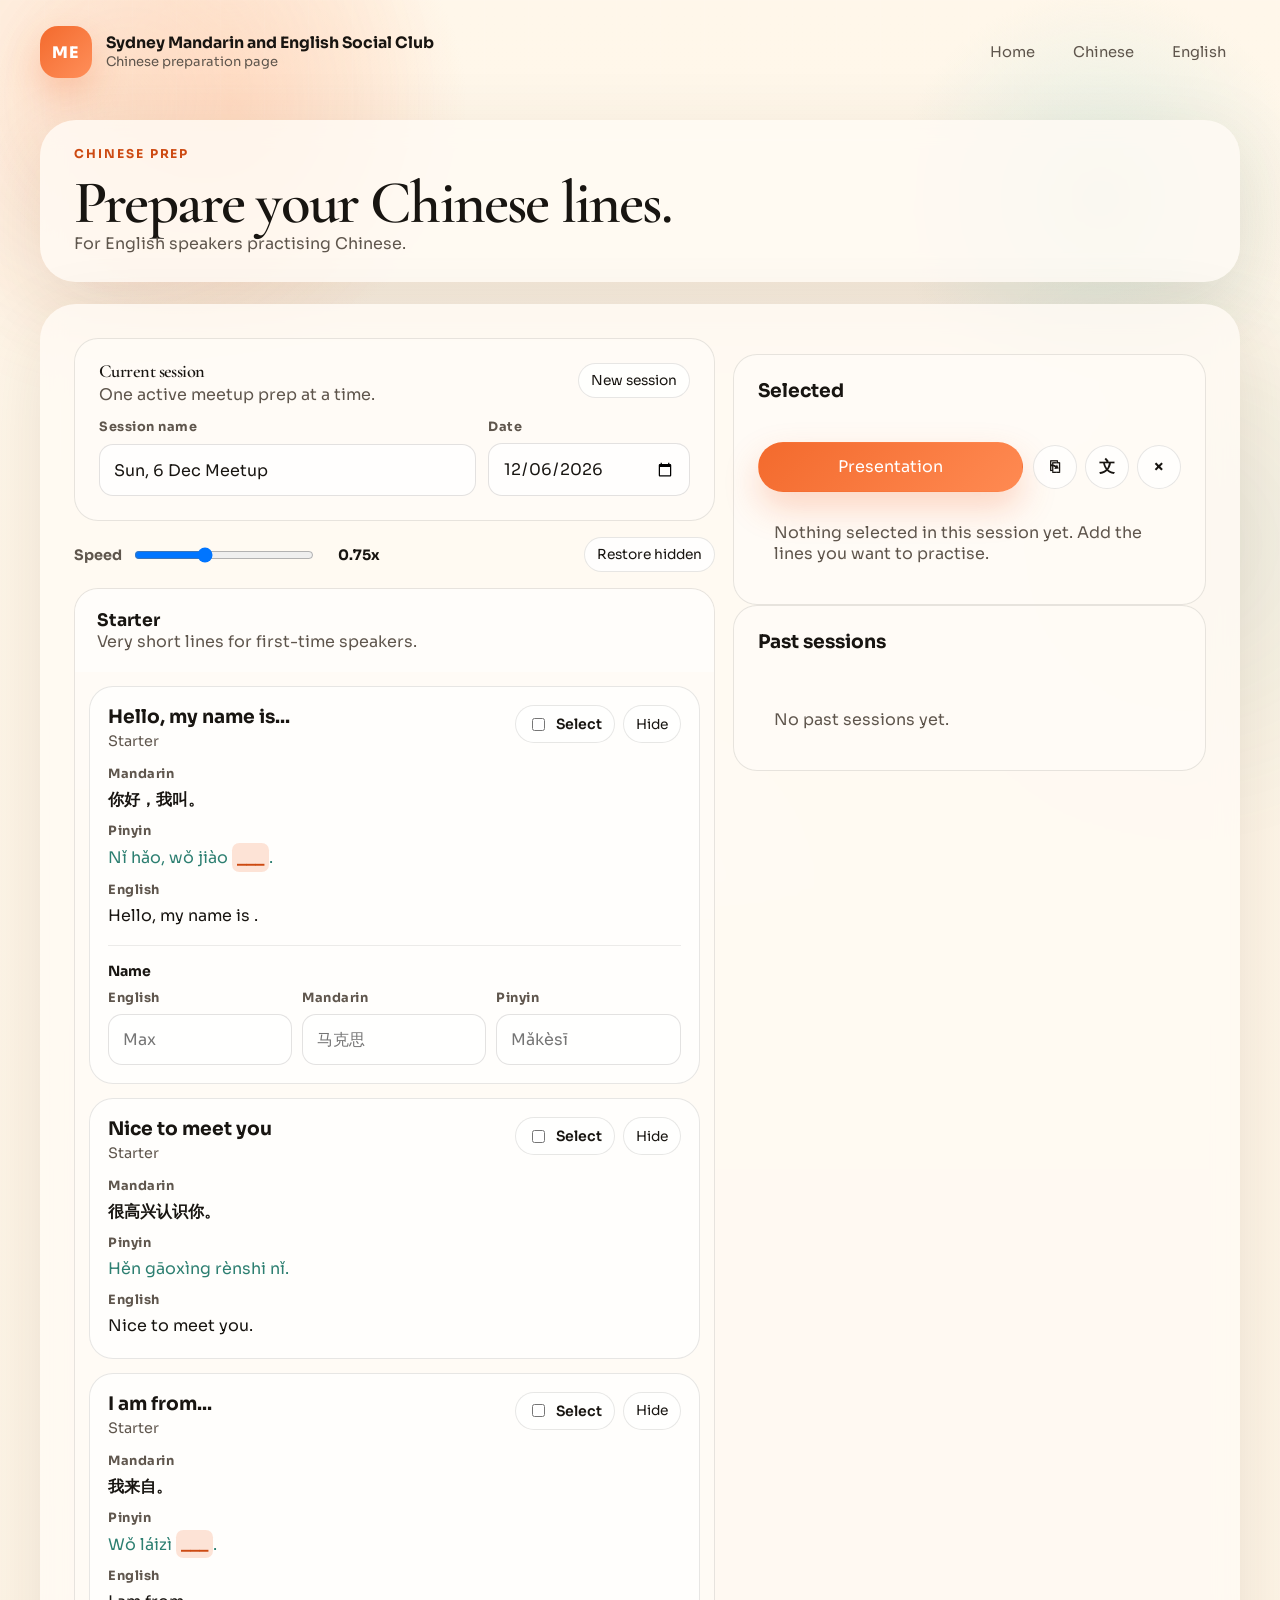
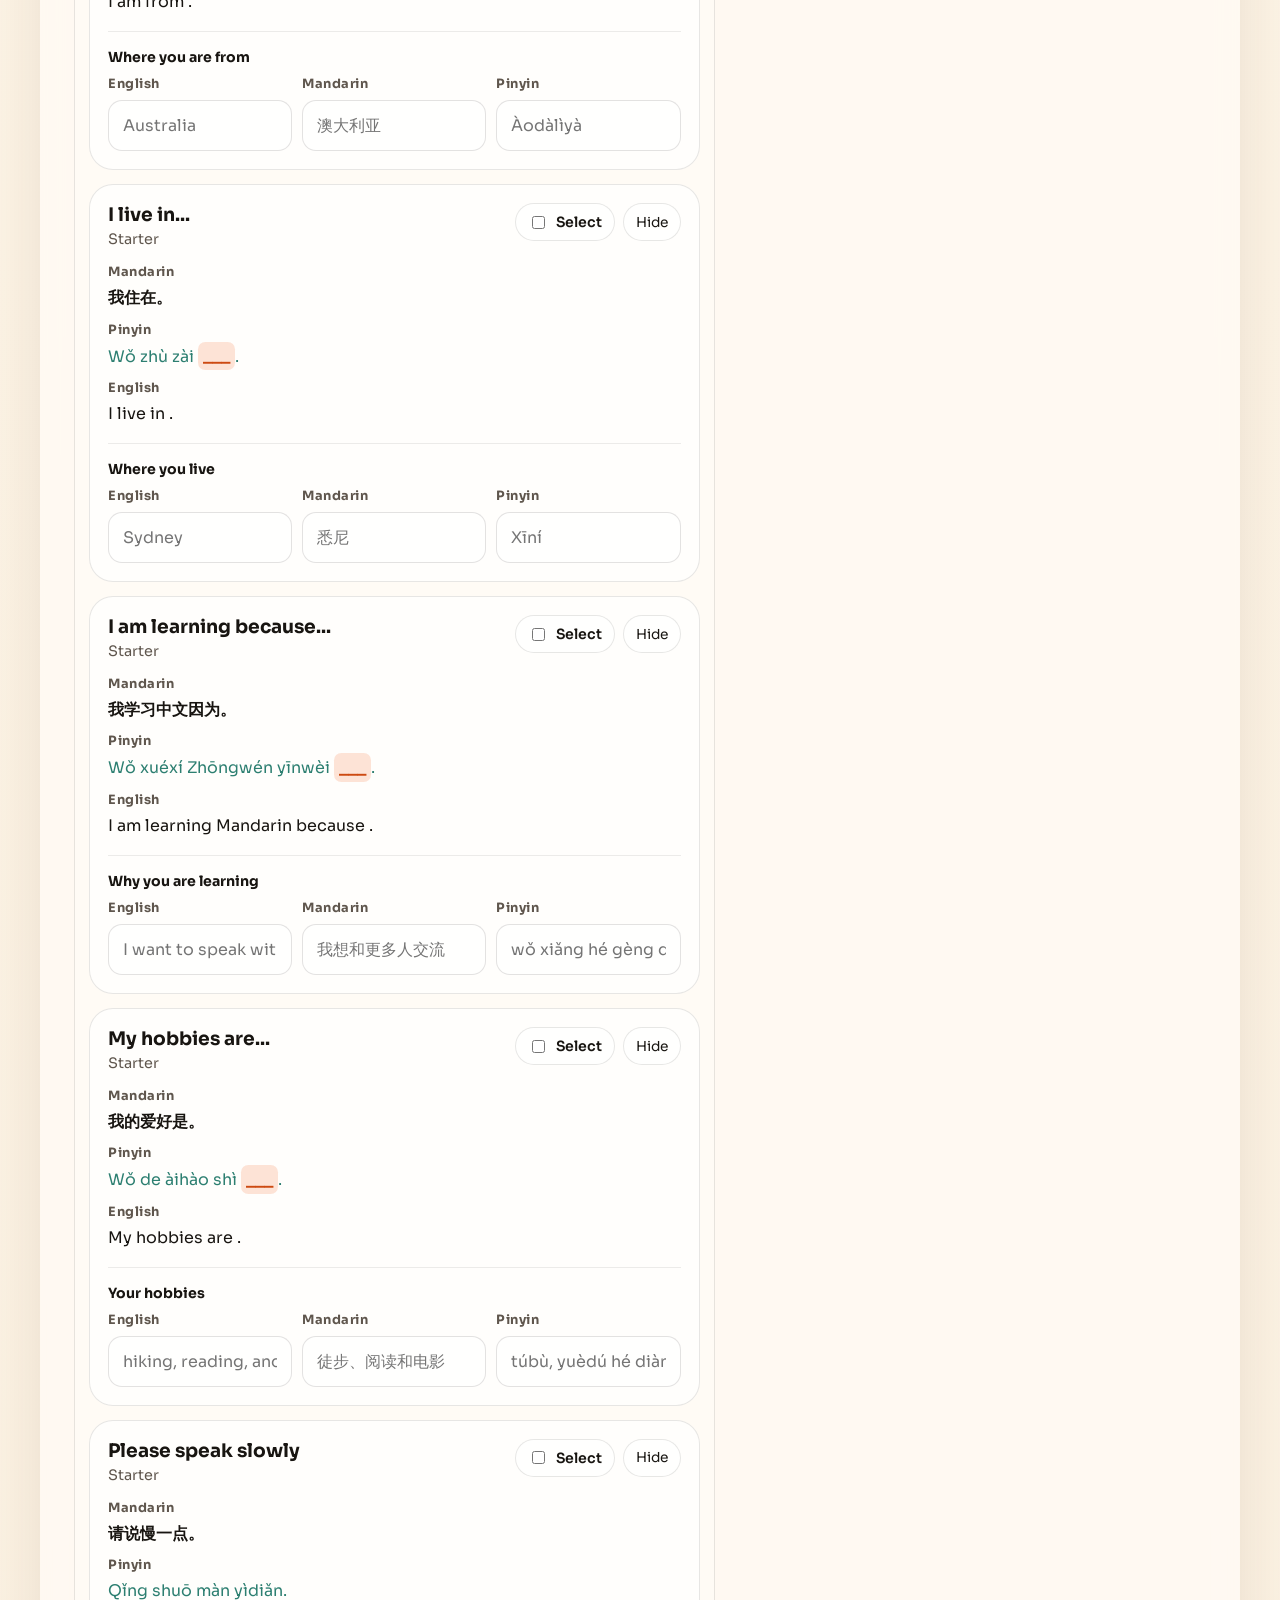
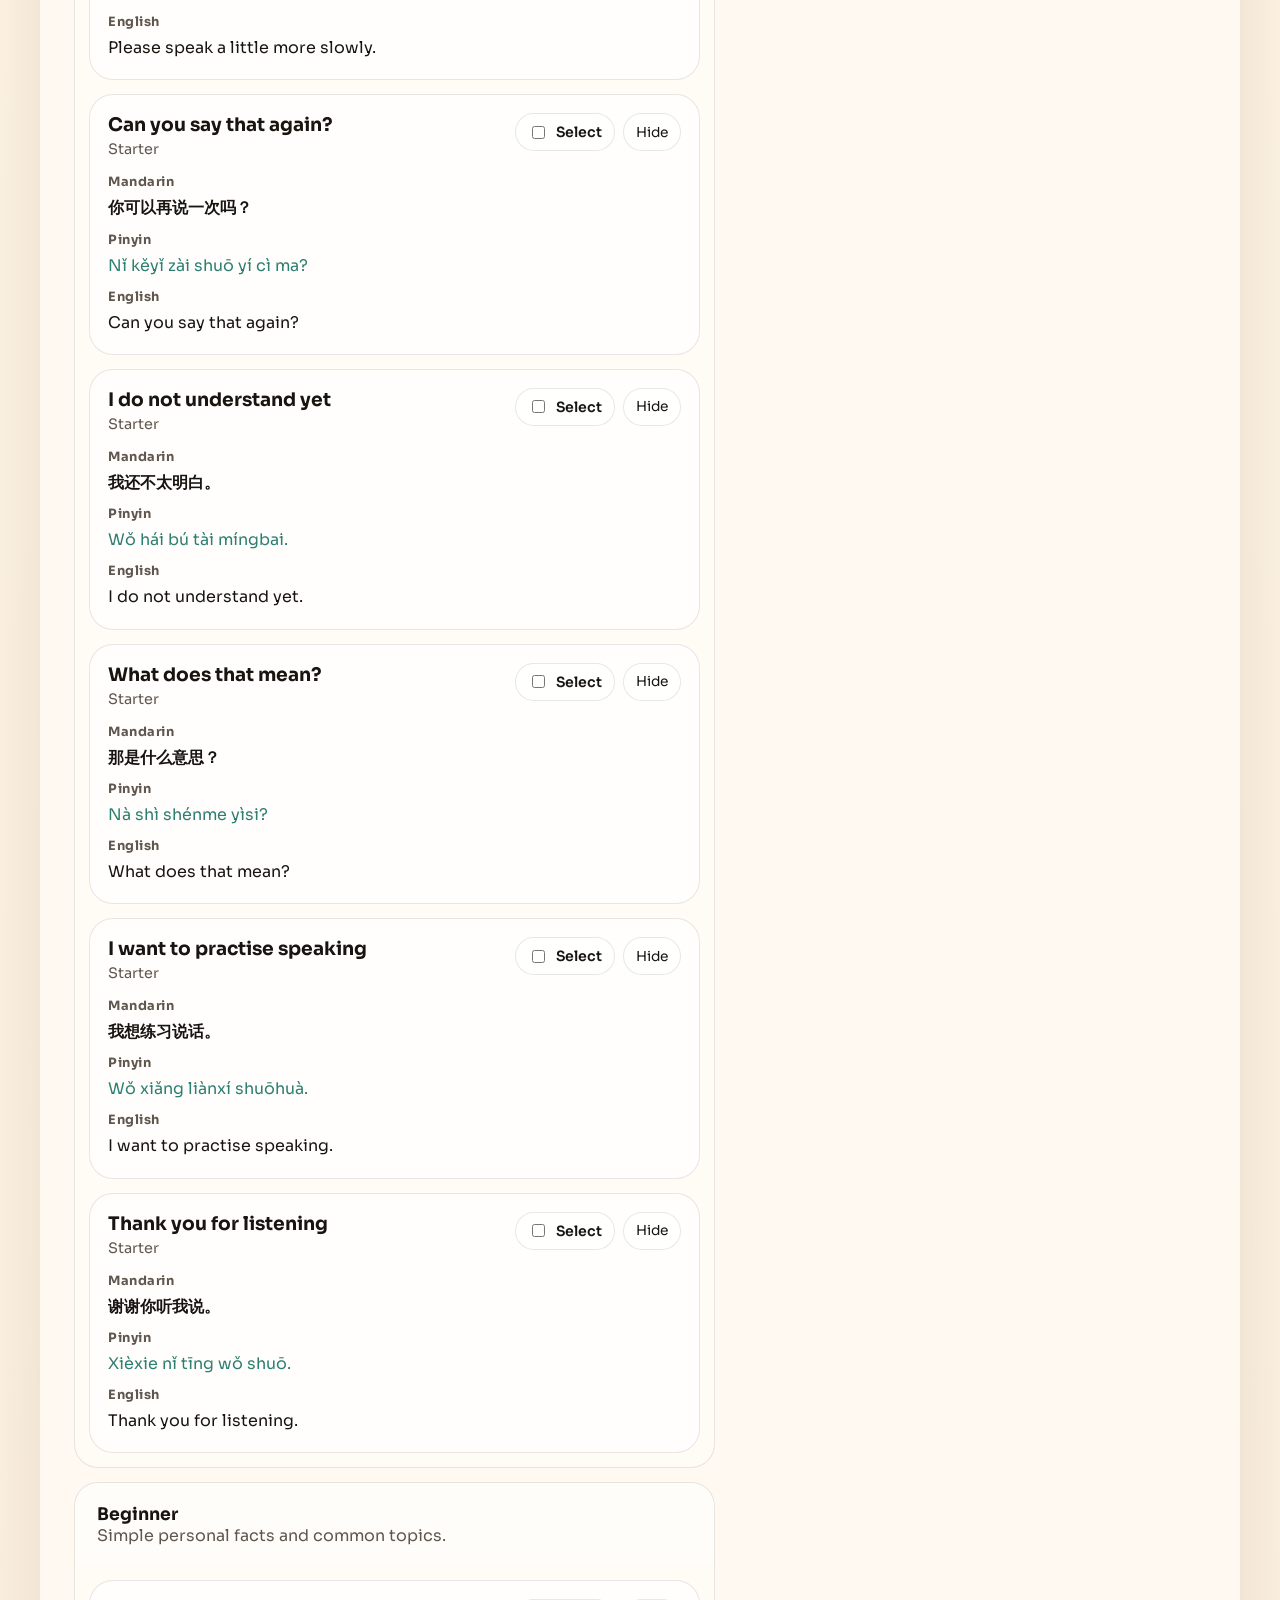
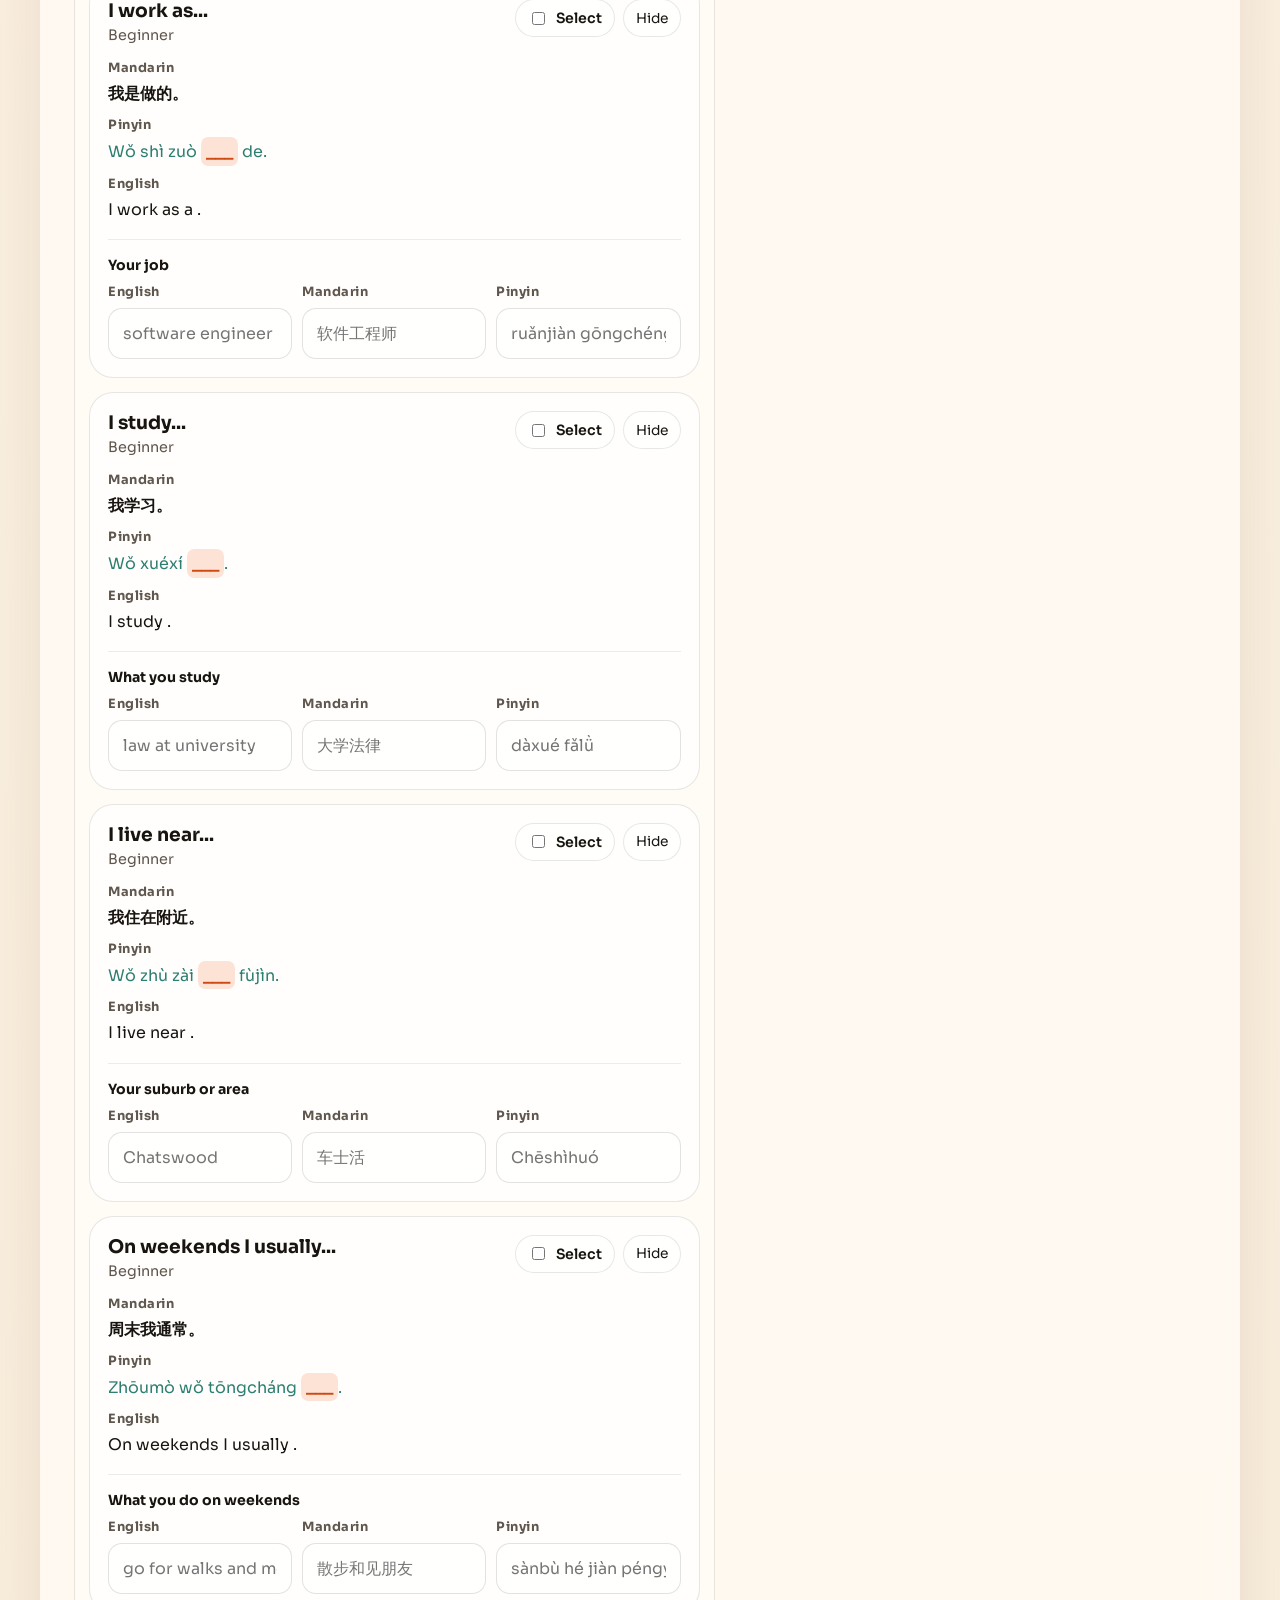
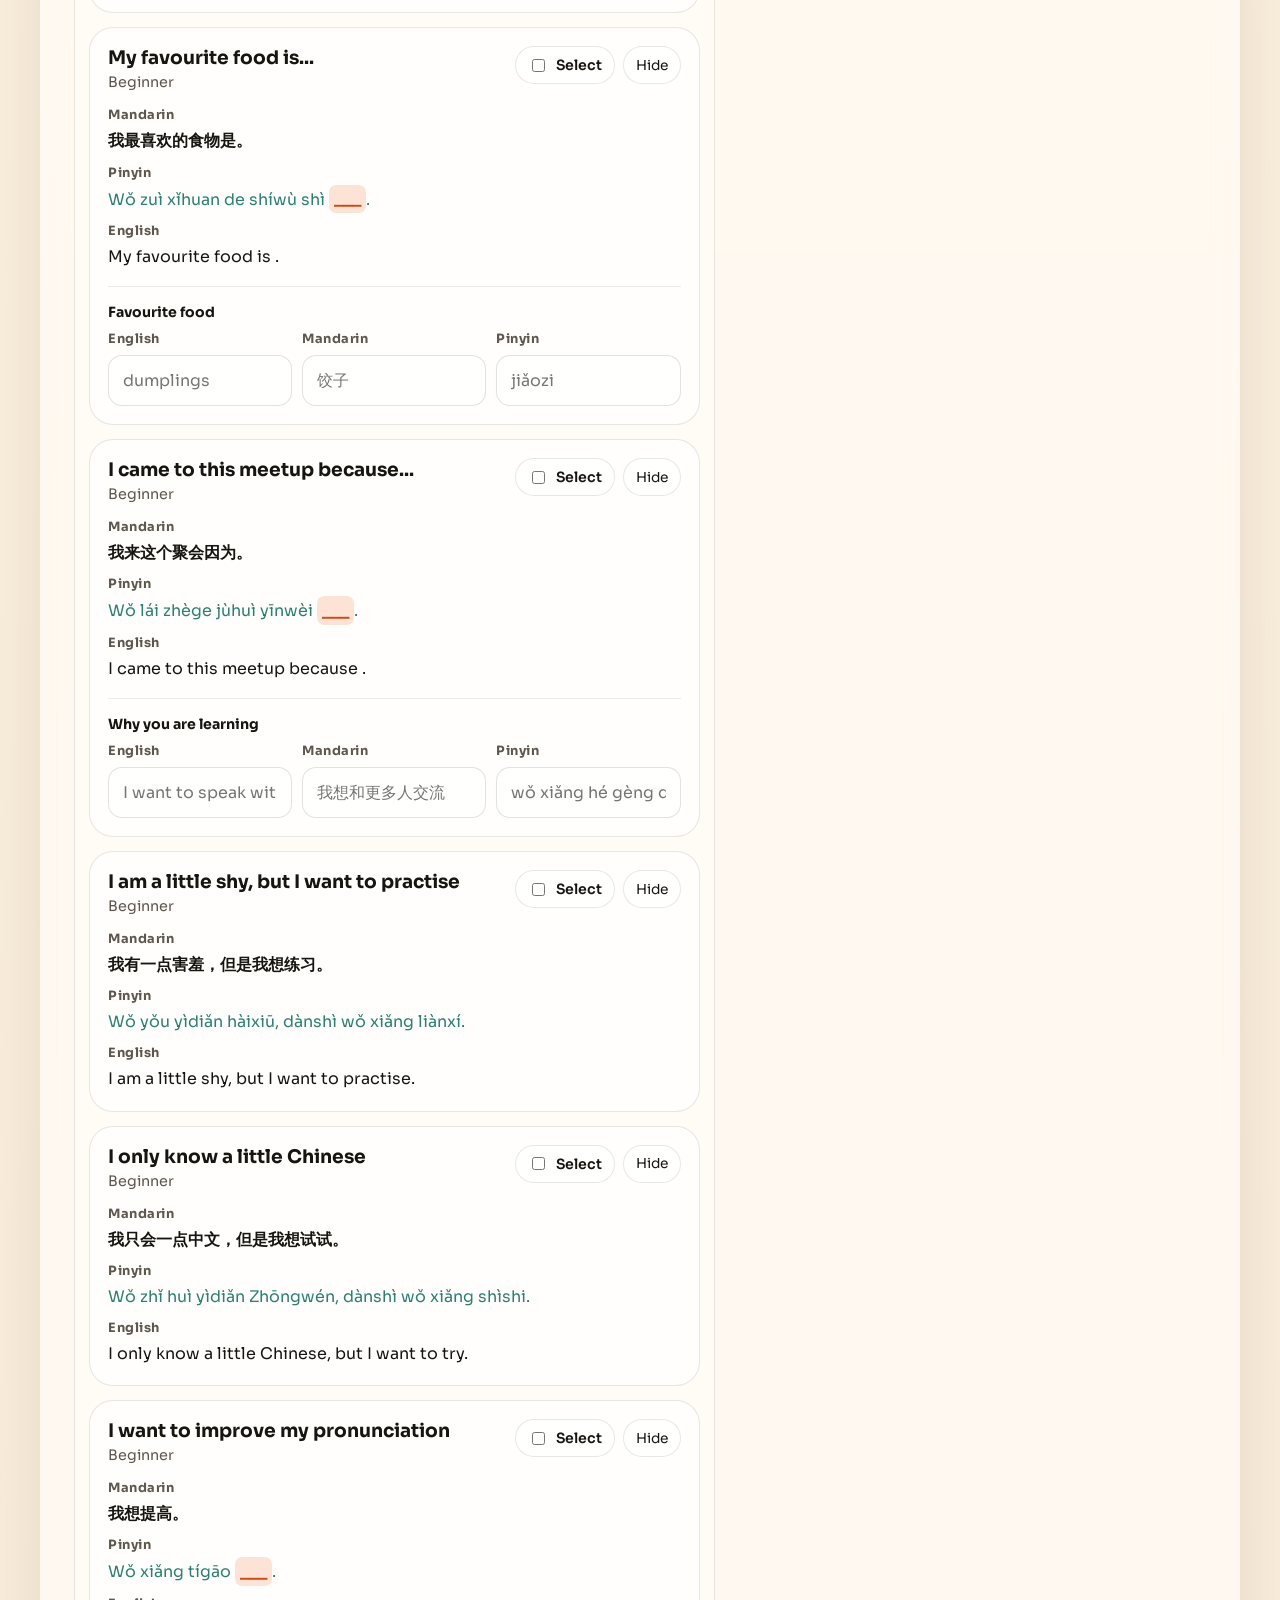
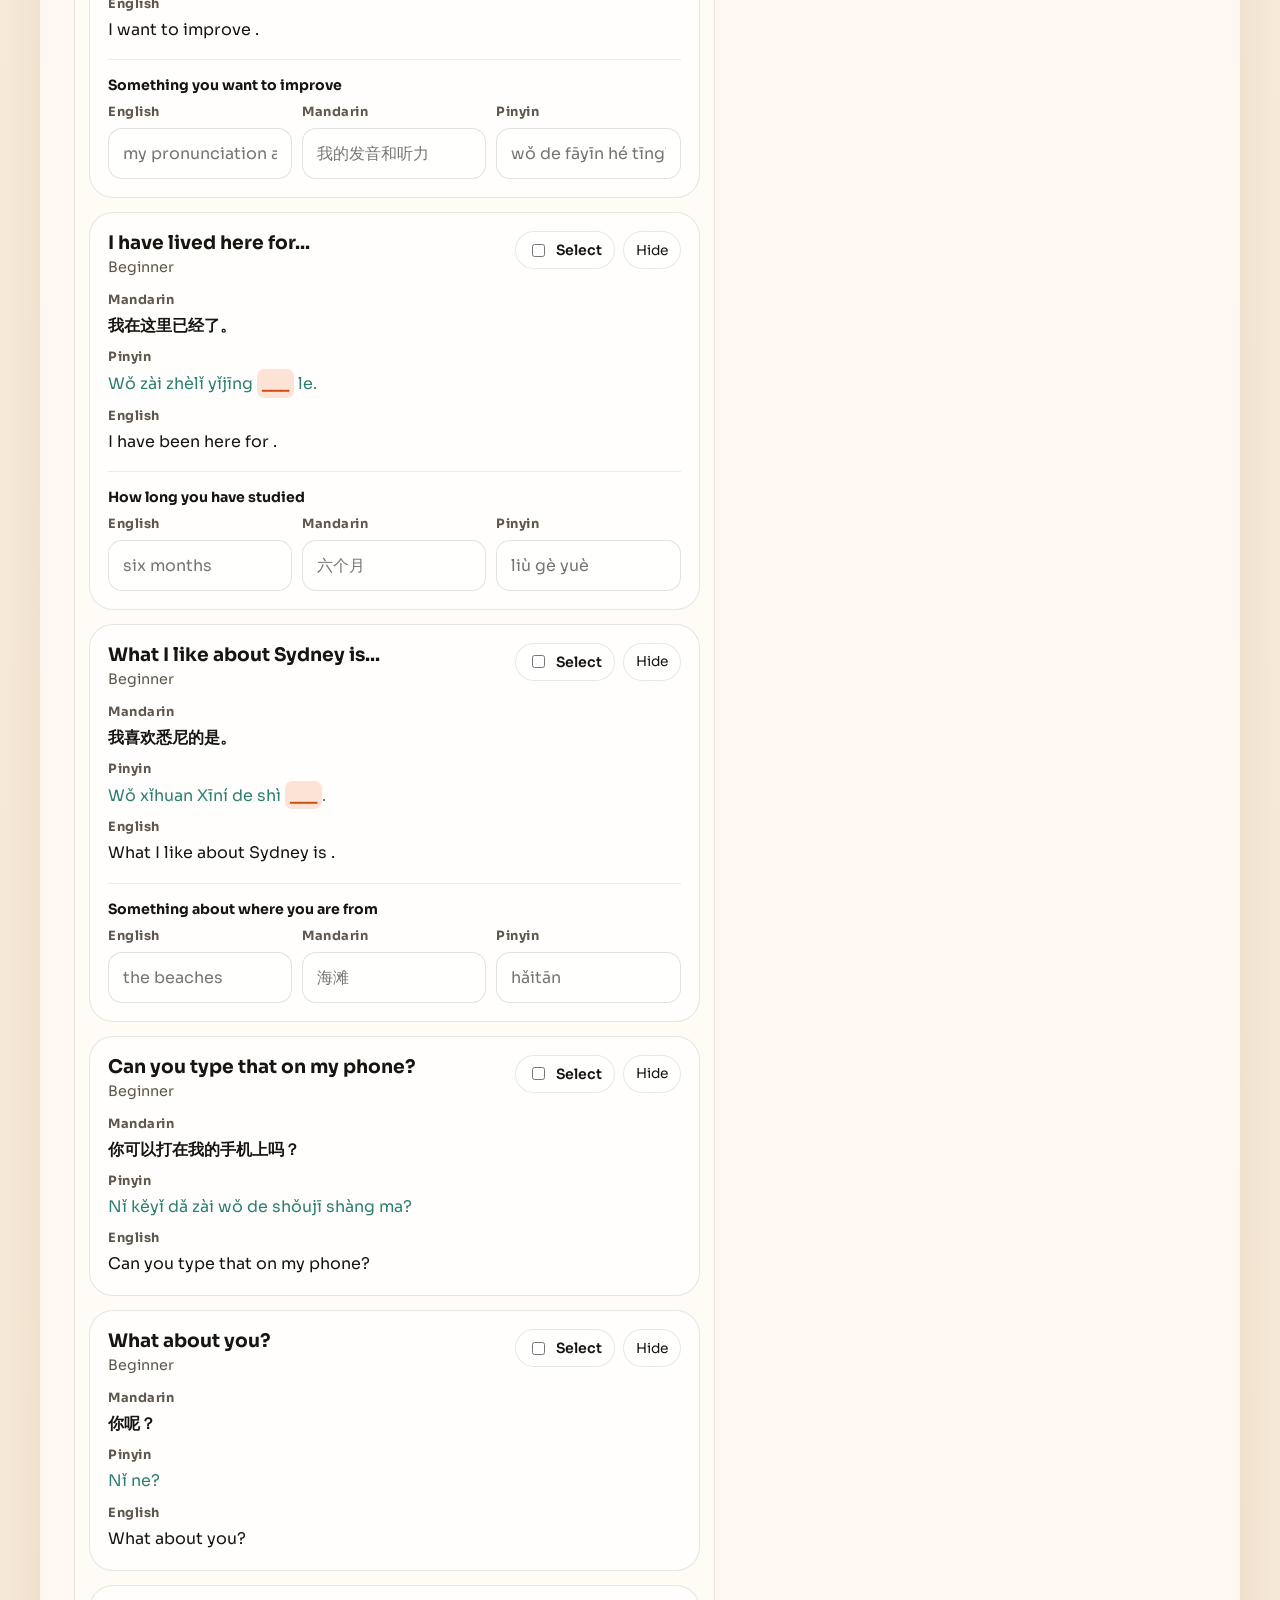
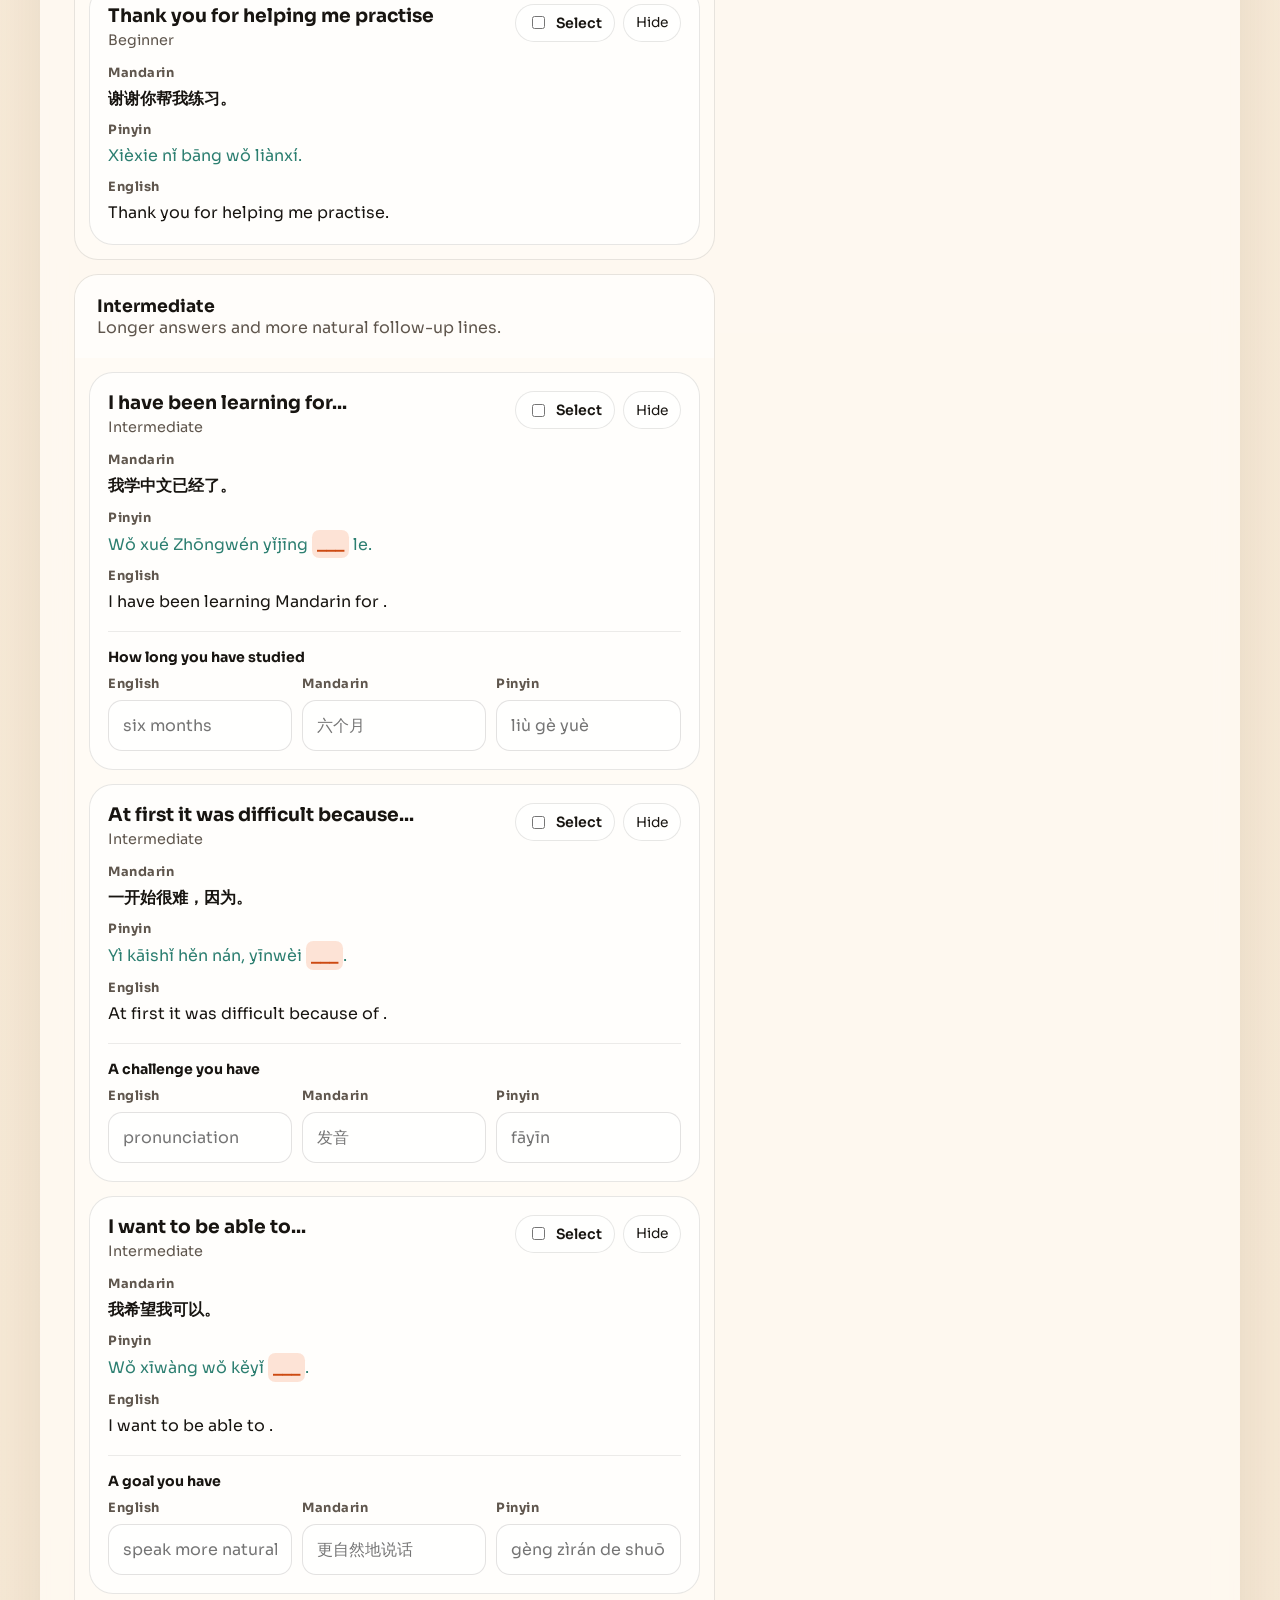
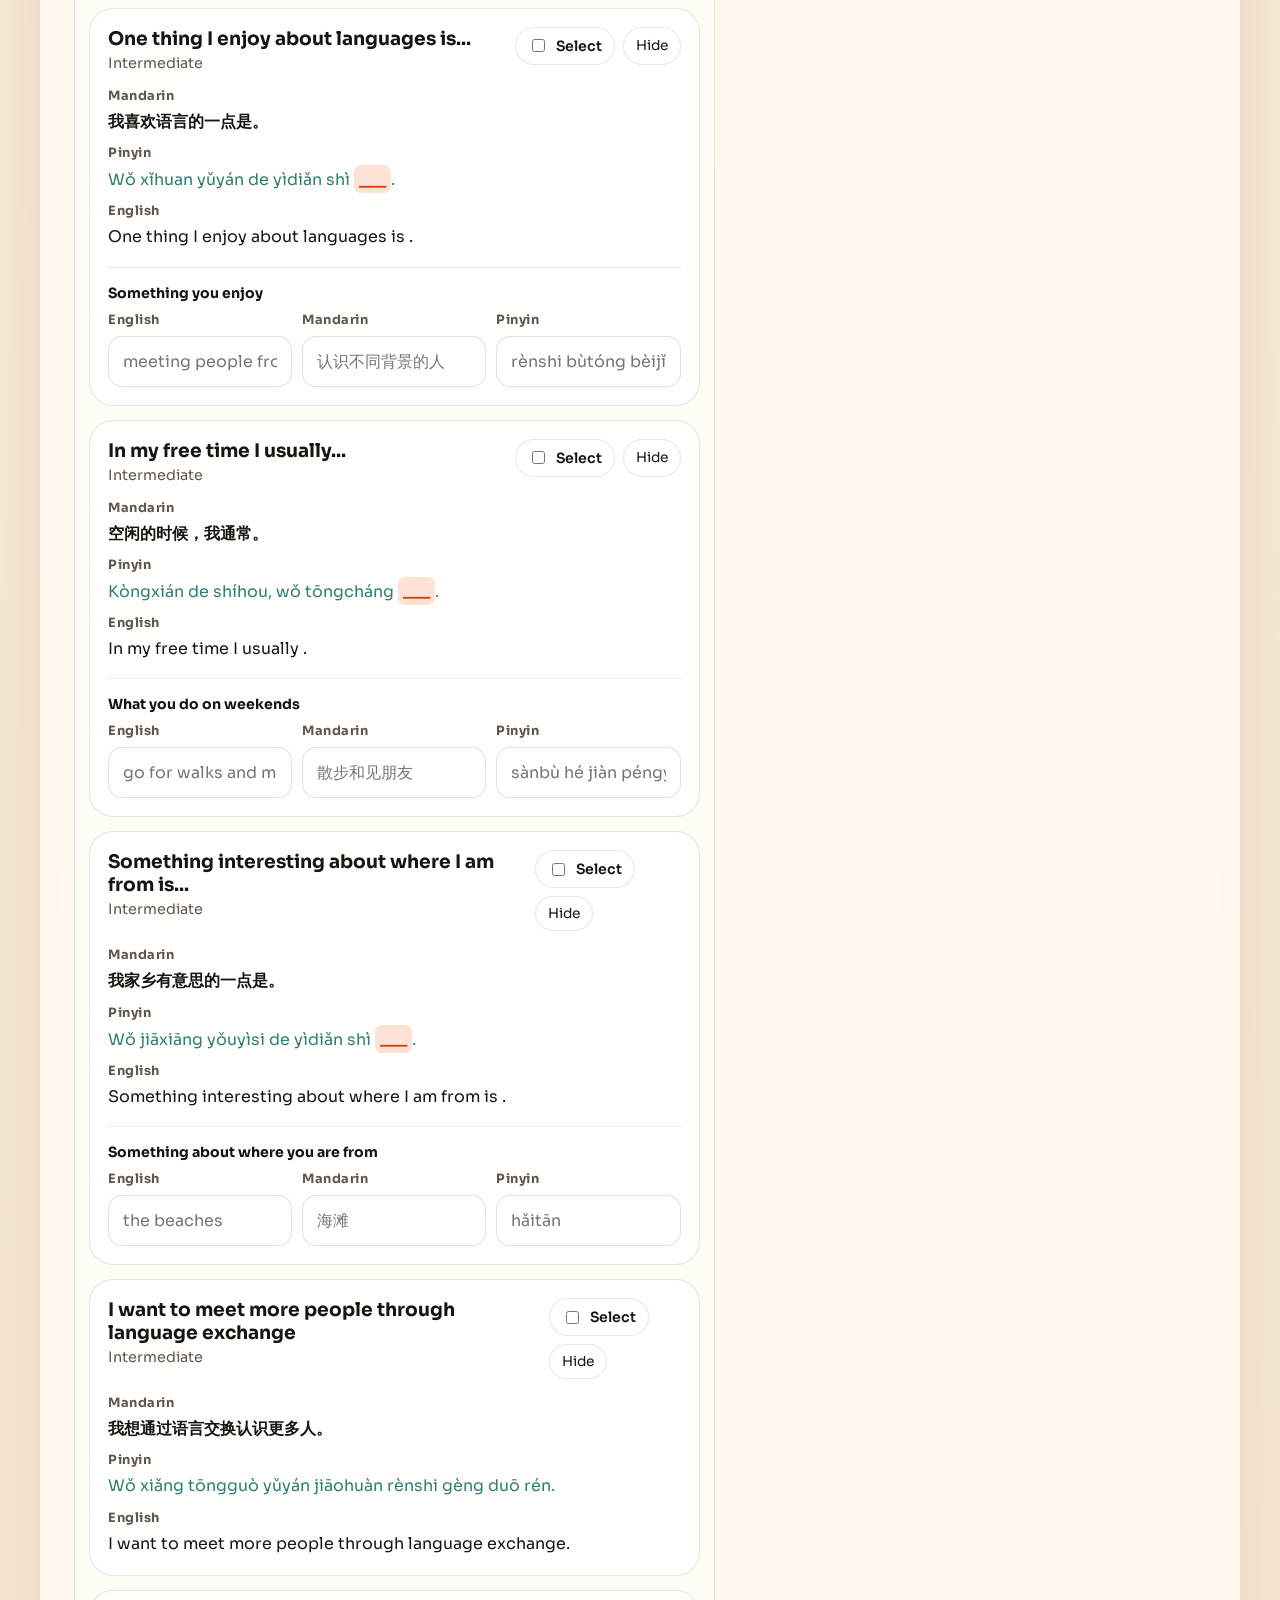
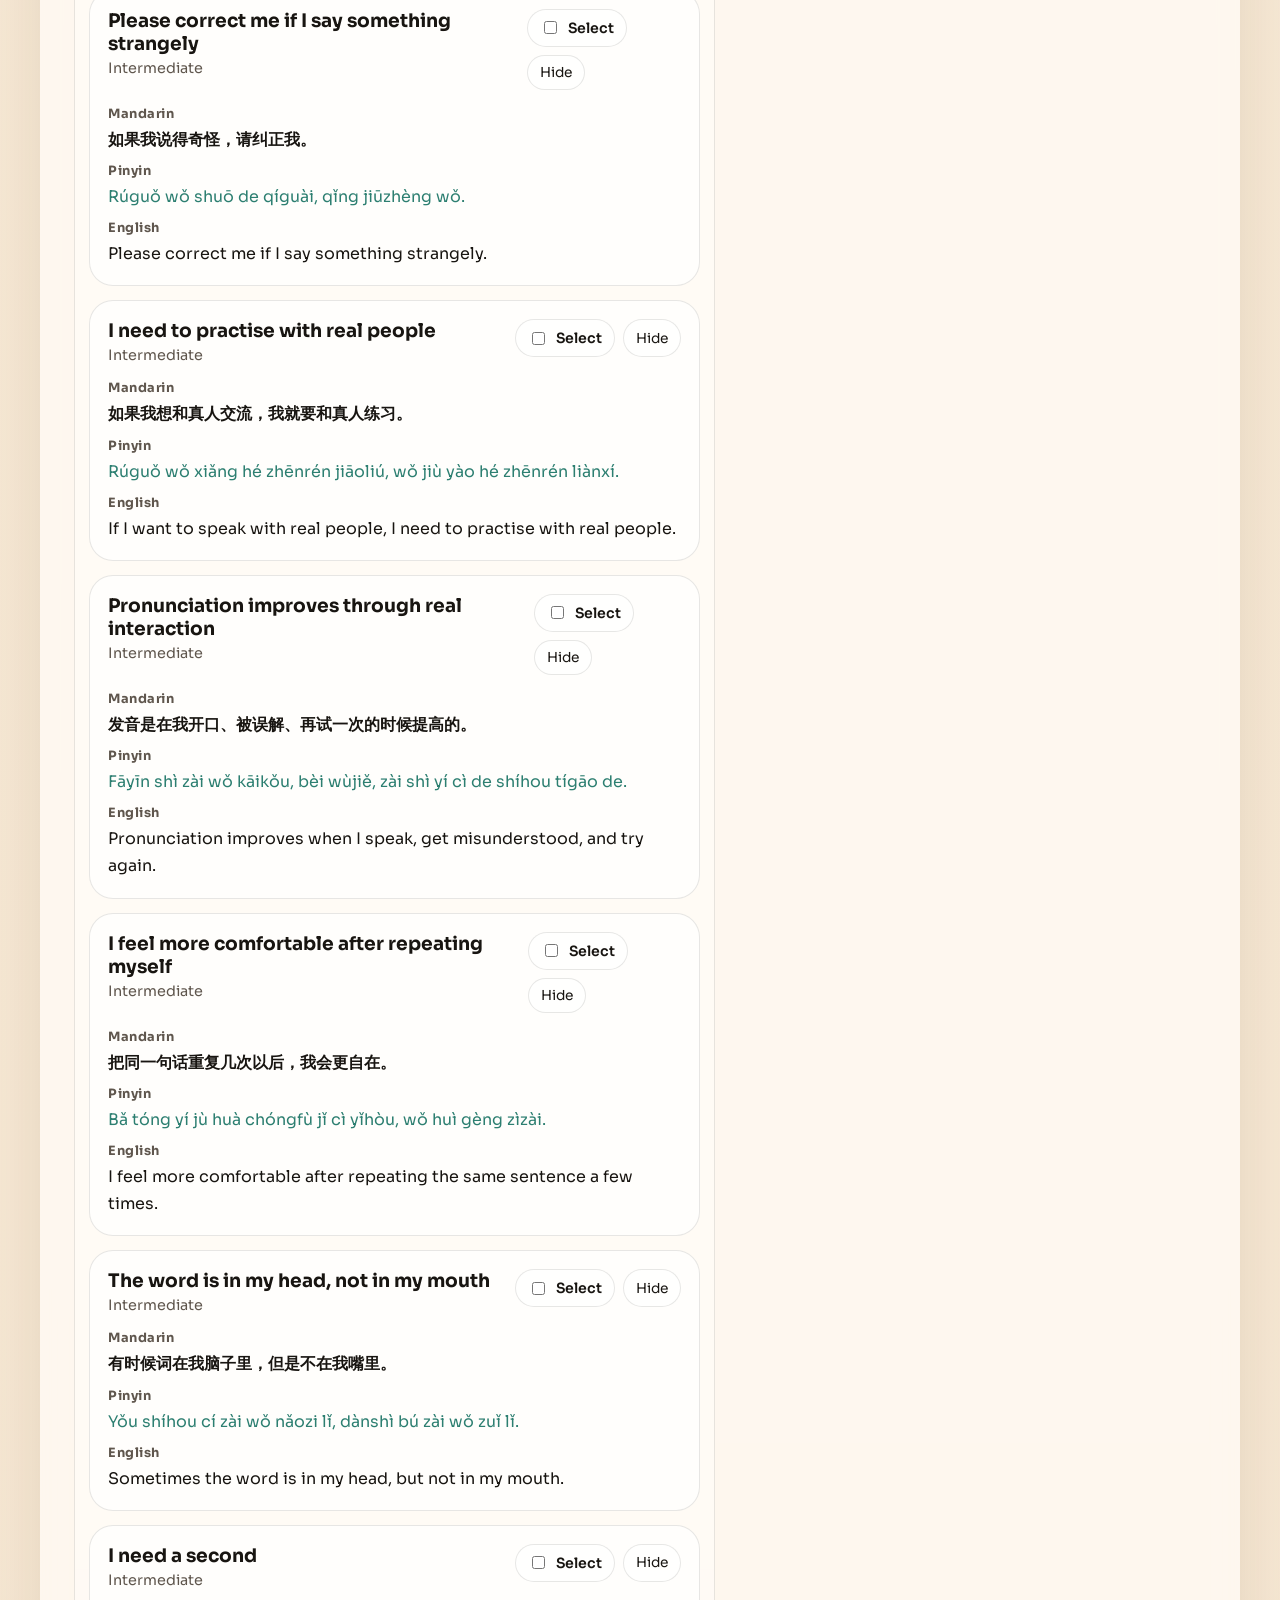
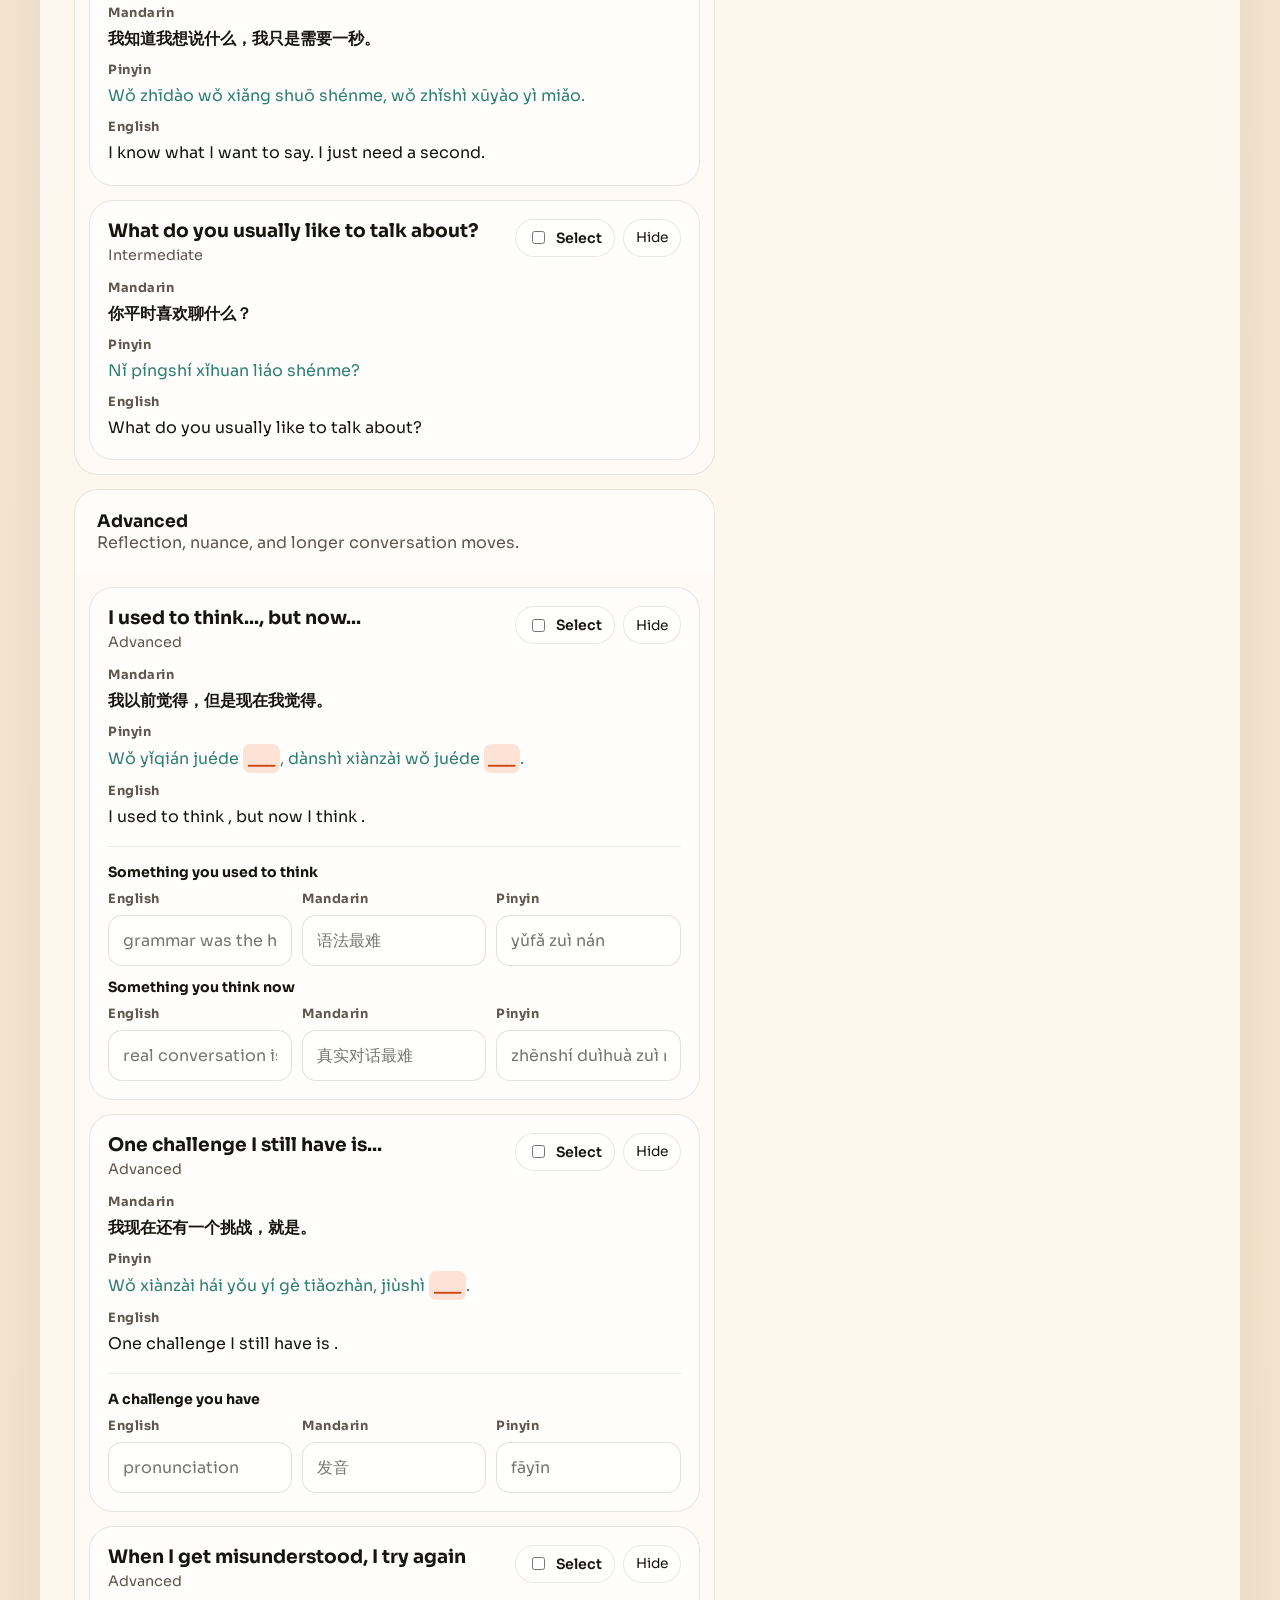
==== commit ba9b4cee: "Add meetup prep sessions" ====
--- a/chinese.html
+++ b/chinese.html
@@ -54,6 +54,26 @@
         <section class="section reveal" id="prep-app">
           <div class="prep-layout">
             <section class="prep-main">
+              <div class="builder-card prep-session-card">
+                <div class="prep-session-head">
+                  <div>
+                    <h2>Current session</h2>
+                    <p>One active meetup prep at a time.</p>
+                  </div>
+                  <button class="mini-button" id="newSessionButton" type="button">New session</button>
+                </div>
+                <div class="prep-session-fields">
+                  <label class="field">
+                    <span>Session name</span>
+                    <input id="sessionTitleInput" type="text" placeholder="Wed 6 May Meetup" />
+                  </label>
+                  <label class="field">
+                    <span>Date</span>
+                    <input id="sessionDateInput" type="date" />
+                  </label>
+                </div>
+              </div>
+
               <div class="prep-toolbar">
                 <label class="speed-control" for="speechRateInput">
                   <span>Speed</span>
@@ -84,6 +104,13 @@
 
                 <div class="selected-stack" id="selectedStack"></div>
               </div>
+
+              <div class="builder-card archive-card">
+                <div class="builder-card-head">
+                  <h3>Past sessions</h3>
+                </div>
+                <div class="archived-sessions" id="archivedSessions"></div>
+              </div>
             </aside>
           </div>
         </section>
--- a/styles.css
+++ b/styles.css
@@ -964,6 +964,37 @@
   gap: 16px;
 }
 
+.prep-session-card,
+.archive-card {
+  display: grid;
+  gap: 14px;
+}
+
+.prep-session-head {
+  display: flex;
+  align-items: flex-start;
+  justify-content: space-between;
+  gap: 14px;
+}
+
+.prep-session-head h2 {
+  margin: 0 0 4px;
+  font-size: 1.15rem;
+}
+
+.prep-session-head p,
+.archive-session-summary span,
+.archive-empty {
+  margin: 0;
+  color: var(--muted);
+}
+
+.prep-session-fields {
+  display: grid;
+  grid-template-columns: minmax(0, 1.5fr) minmax(180px, 0.8fr);
+  gap: 12px;
+}
+
 .prep-sidebar {
   position: sticky;
   top: 16px;
@@ -1236,6 +1267,11 @@
   gap: 12px;
 }
 
+.archived-sessions {
+  display: grid;
+  gap: 12px;
+}
+
 .selected-card {
   padding: 16px;
 }
@@ -1243,6 +1279,51 @@
 .selected-card p {
   margin: 10px 0 0;
   line-height: 1.65;
+}
+
+.archive-session {
+  border: 1px solid rgba(24, 21, 17, 0.1);
+  border-radius: var(--radius-lg);
+  background: rgba(255, 255, 255, 0.74);
+  overflow: hidden;
+}
+
+.archive-session summary {
+  display: flex;
+  align-items: center;
+  justify-content: space-between;
+  gap: 14px;
+  padding: 14px 16px;
+  cursor: pointer;
+  list-style: none;
+}
+
+.archive-session summary::-webkit-details-marker {
+  display: none;
+}
+
+.archive-session-summary strong {
+  display: block;
+}
+
+.archive-session-count {
+  display: inline-flex;
+  align-items: center;
+  justify-content: center;
+  min-width: 2rem;
+  min-height: 2rem;
+  padding: 0 10px;
+  border-radius: 999px;
+  background: rgba(243, 106, 45, 0.14);
+  color: var(--accent-deep);
+  font-size: 0.84rem;
+  font-weight: 700;
+}
+
+.archive-session-body {
+  display: grid;
+  gap: 12px;
+  padding: 0 16px 16px;
 }
 
 .presentation-overlay {
@@ -1593,6 +1674,27 @@
     flex-direction: column;
   }
 
+  .prep-session-head,
+  .sentence-card-head,
+  .selected-card-head {
+    flex-direction: column;
+    align-items: flex-start;
+  }
+
+  .sentence-card-actions,
+  .output-utility-actions {
+    width: 100%;
+  }
+
+  .speed-control {
+    width: 100%;
+    grid-template-columns: auto minmax(0, 1fr) auto;
+  }
+
+  .prep-session-fields {
+    grid-template-columns: 1fr;
+  }
+
   .output-actions {
     flex-wrap: wrap;
   }
@@ -1618,6 +1720,57 @@
   .site-nav a {
     padding: 8px 11px;
     font-size: 0.86rem;
+  }
+
+  .speed-control {
+    grid-template-columns: 1fr auto;
+    grid-template-areas:
+      "label value"
+      "slider slider";
+    row-gap: 8px;
+  }
+
+  .speed-control span {
+    grid-area: label;
+  }
+
+  .speed-control input {
+    grid-area: slider;
+  }
+
+  .speed-control strong {
+    grid-area: value;
+    min-width: 0;
+  }
+
+  .select-toggle {
+    width: 100%;
+    justify-content: center;
+  }
+
+  .sentence-card-actions {
+    display: grid;
+    grid-template-columns: 1fr auto;
+    align-items: center;
+  }
+
+  .output-utility-actions {
+    justify-content: flex-end;
+  }
+
+  .presentation-overlay {
+    padding: 0;
+  }
+
+  .presentation-shell {
+    width: 100%;
+    padding: 10px;
+  }
+
+  .presentation-nav {
+    width: 100%;
+    flex-direction: column;
+    align-items: stretch;
   }
 
   .hero-actions,
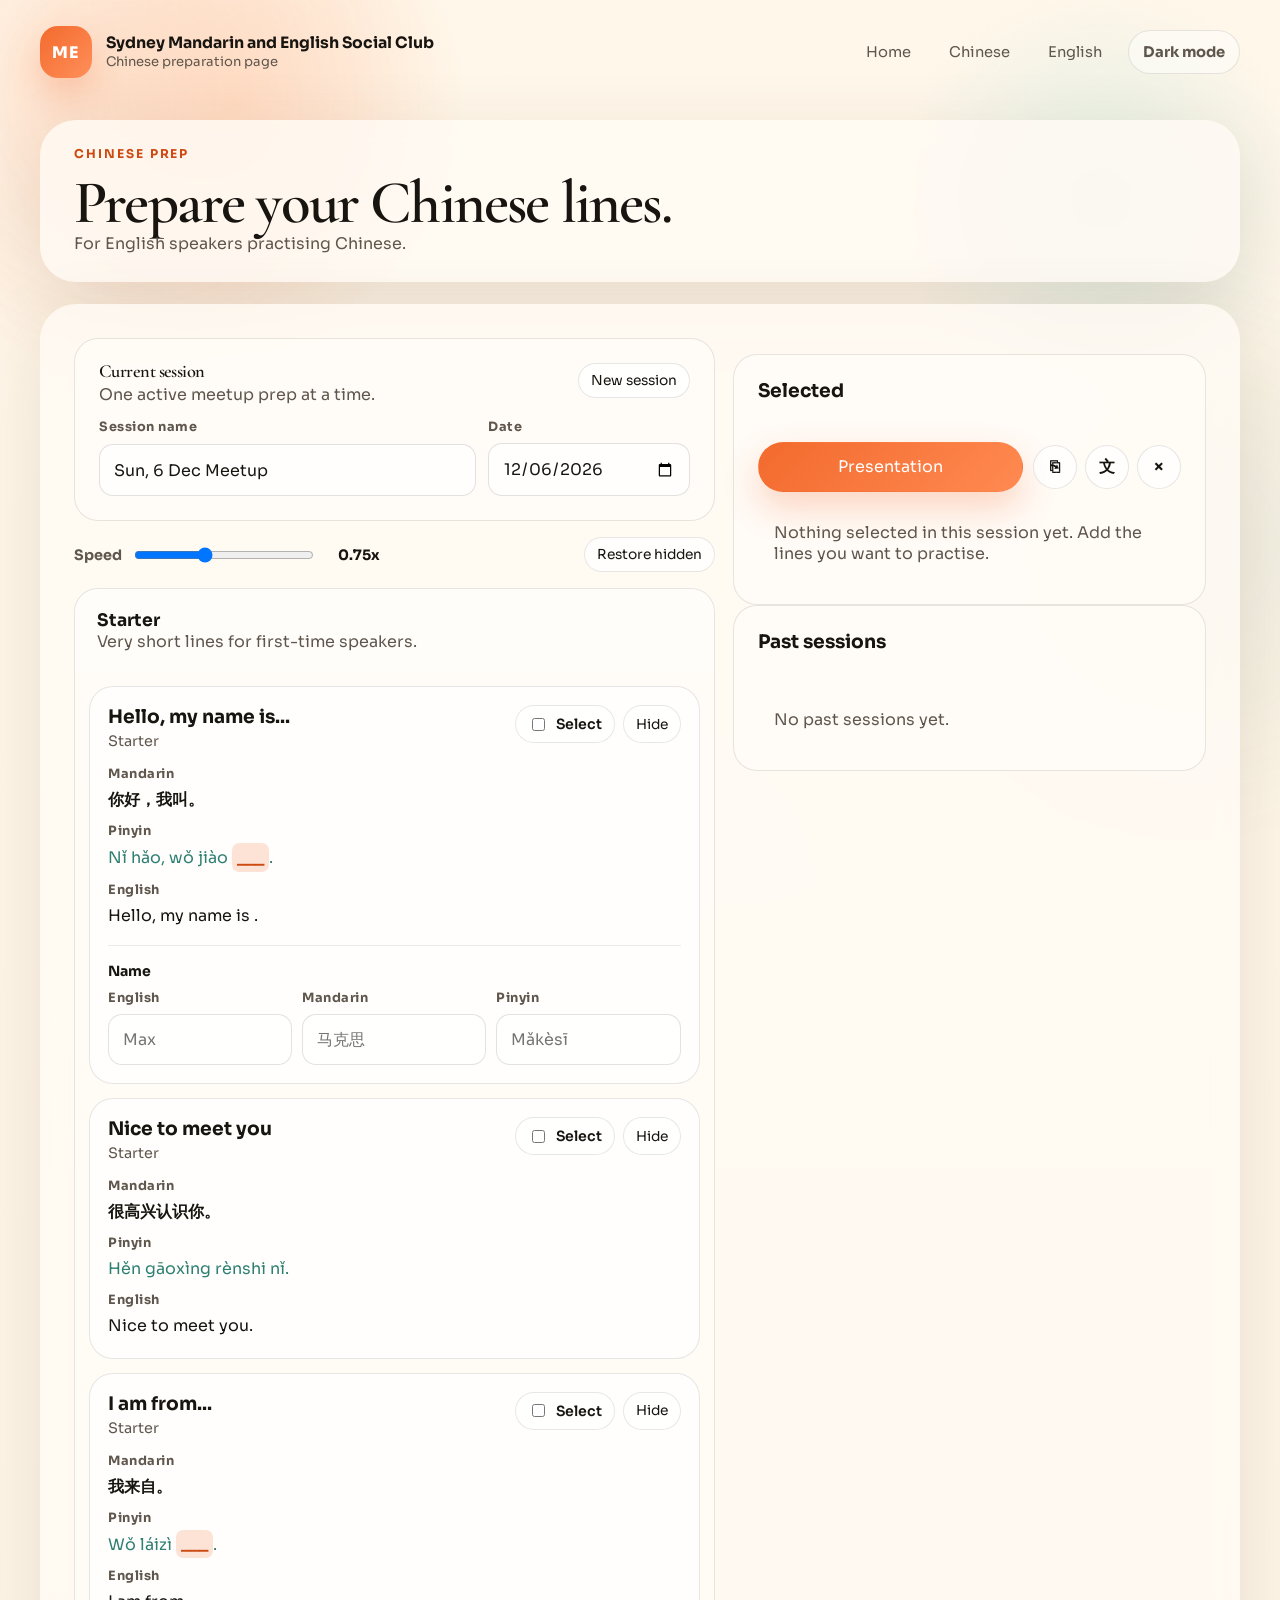
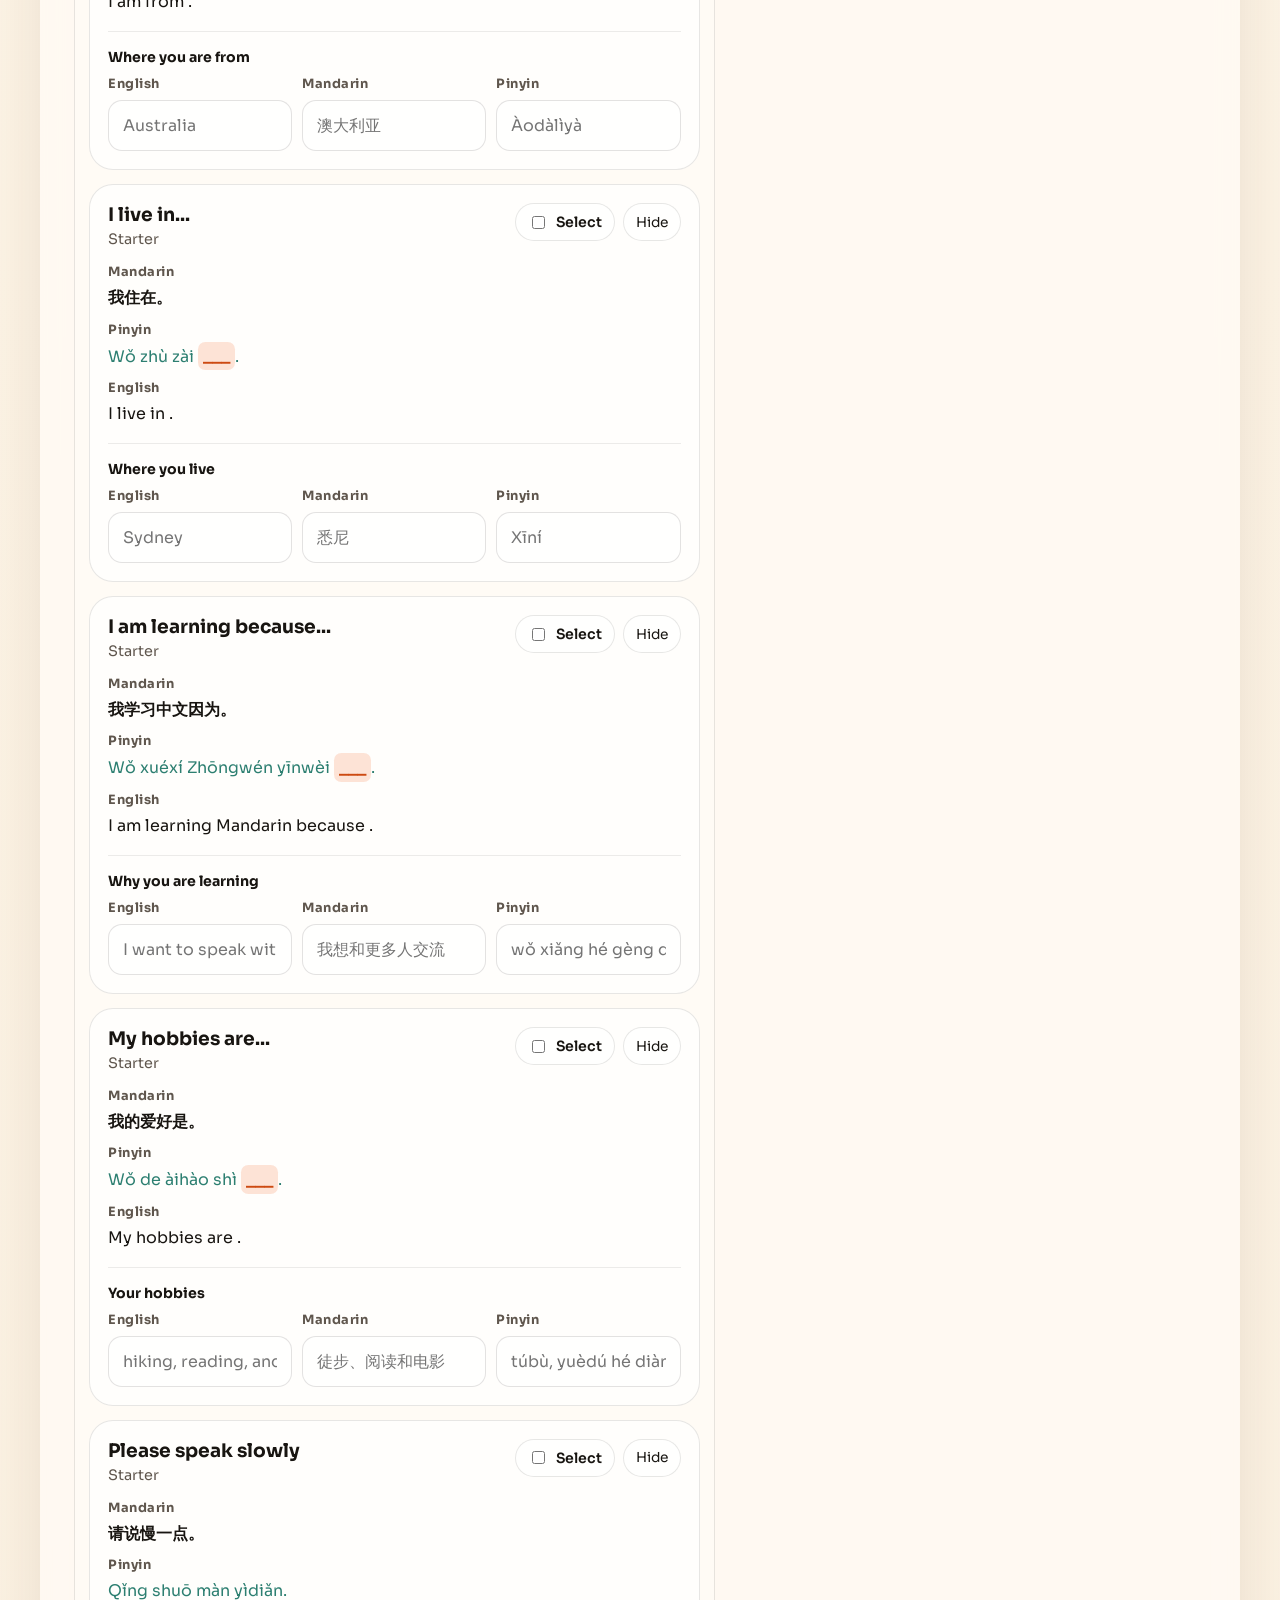
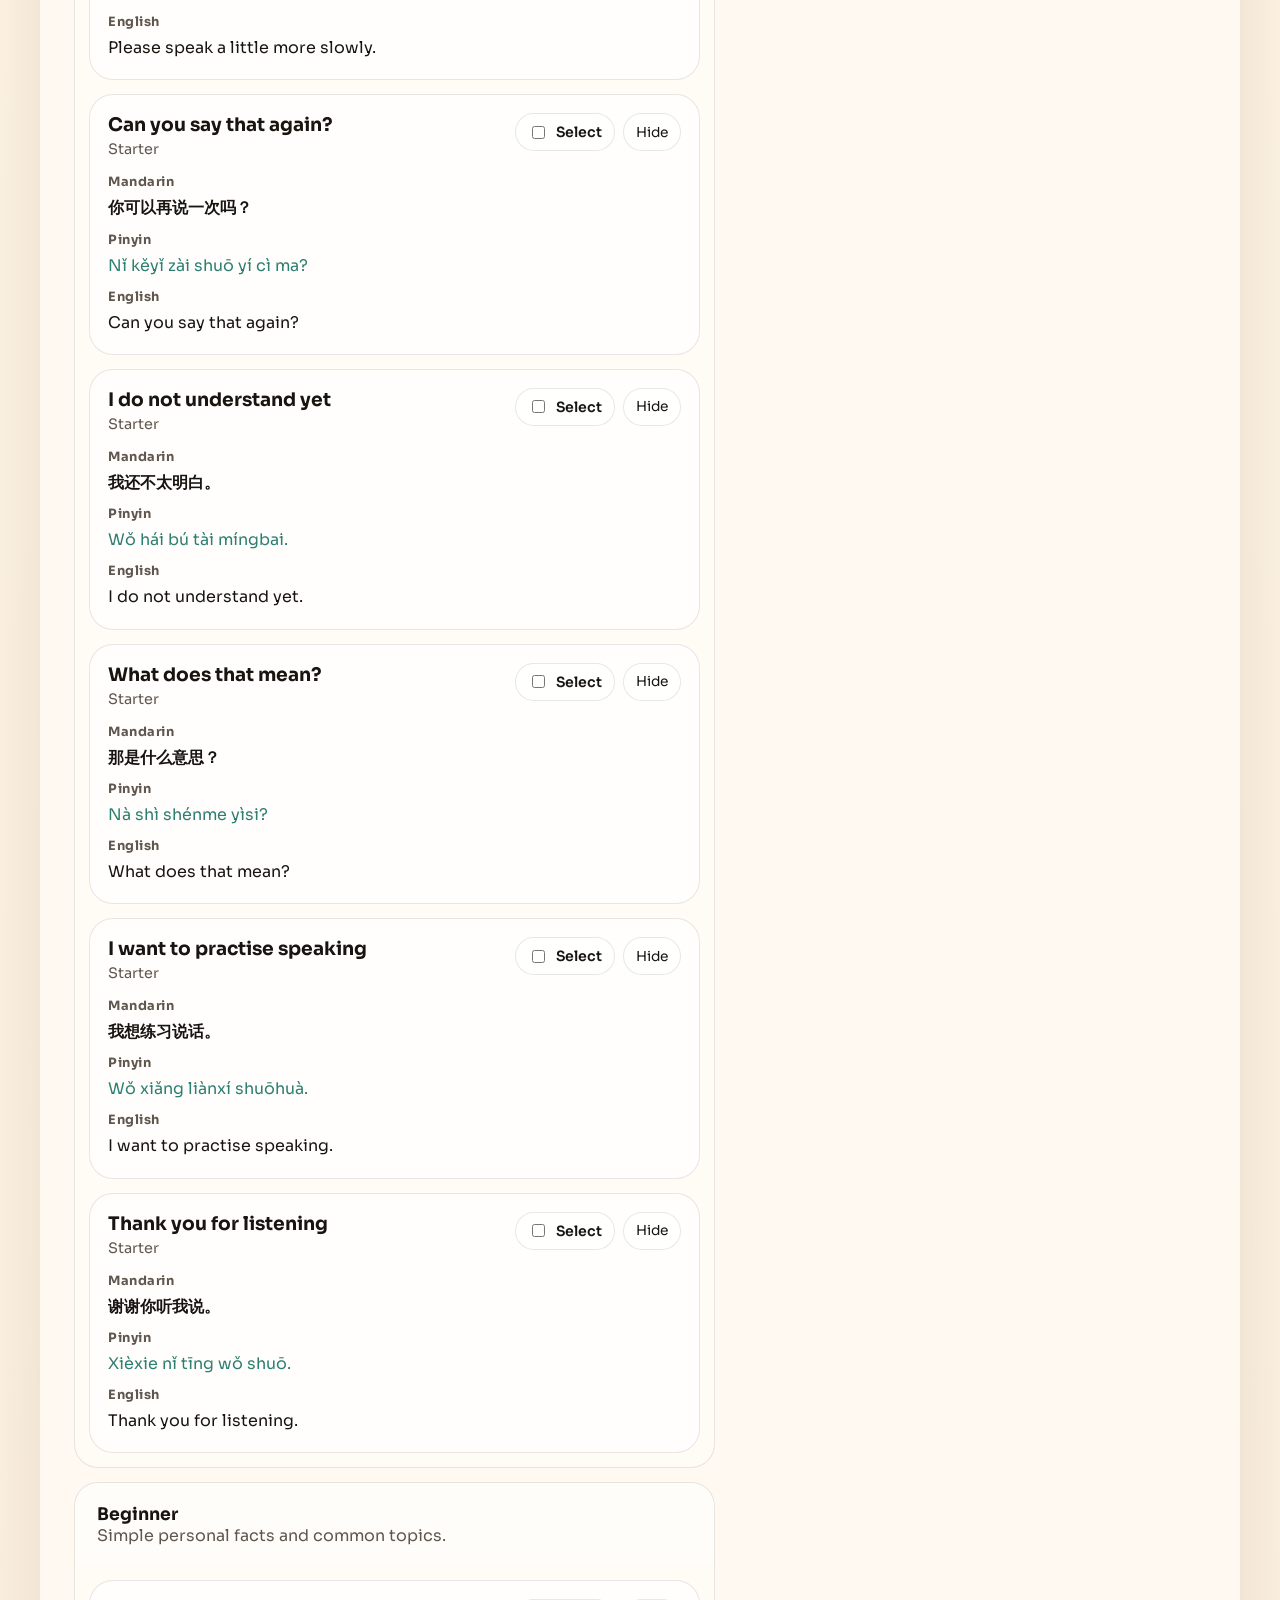
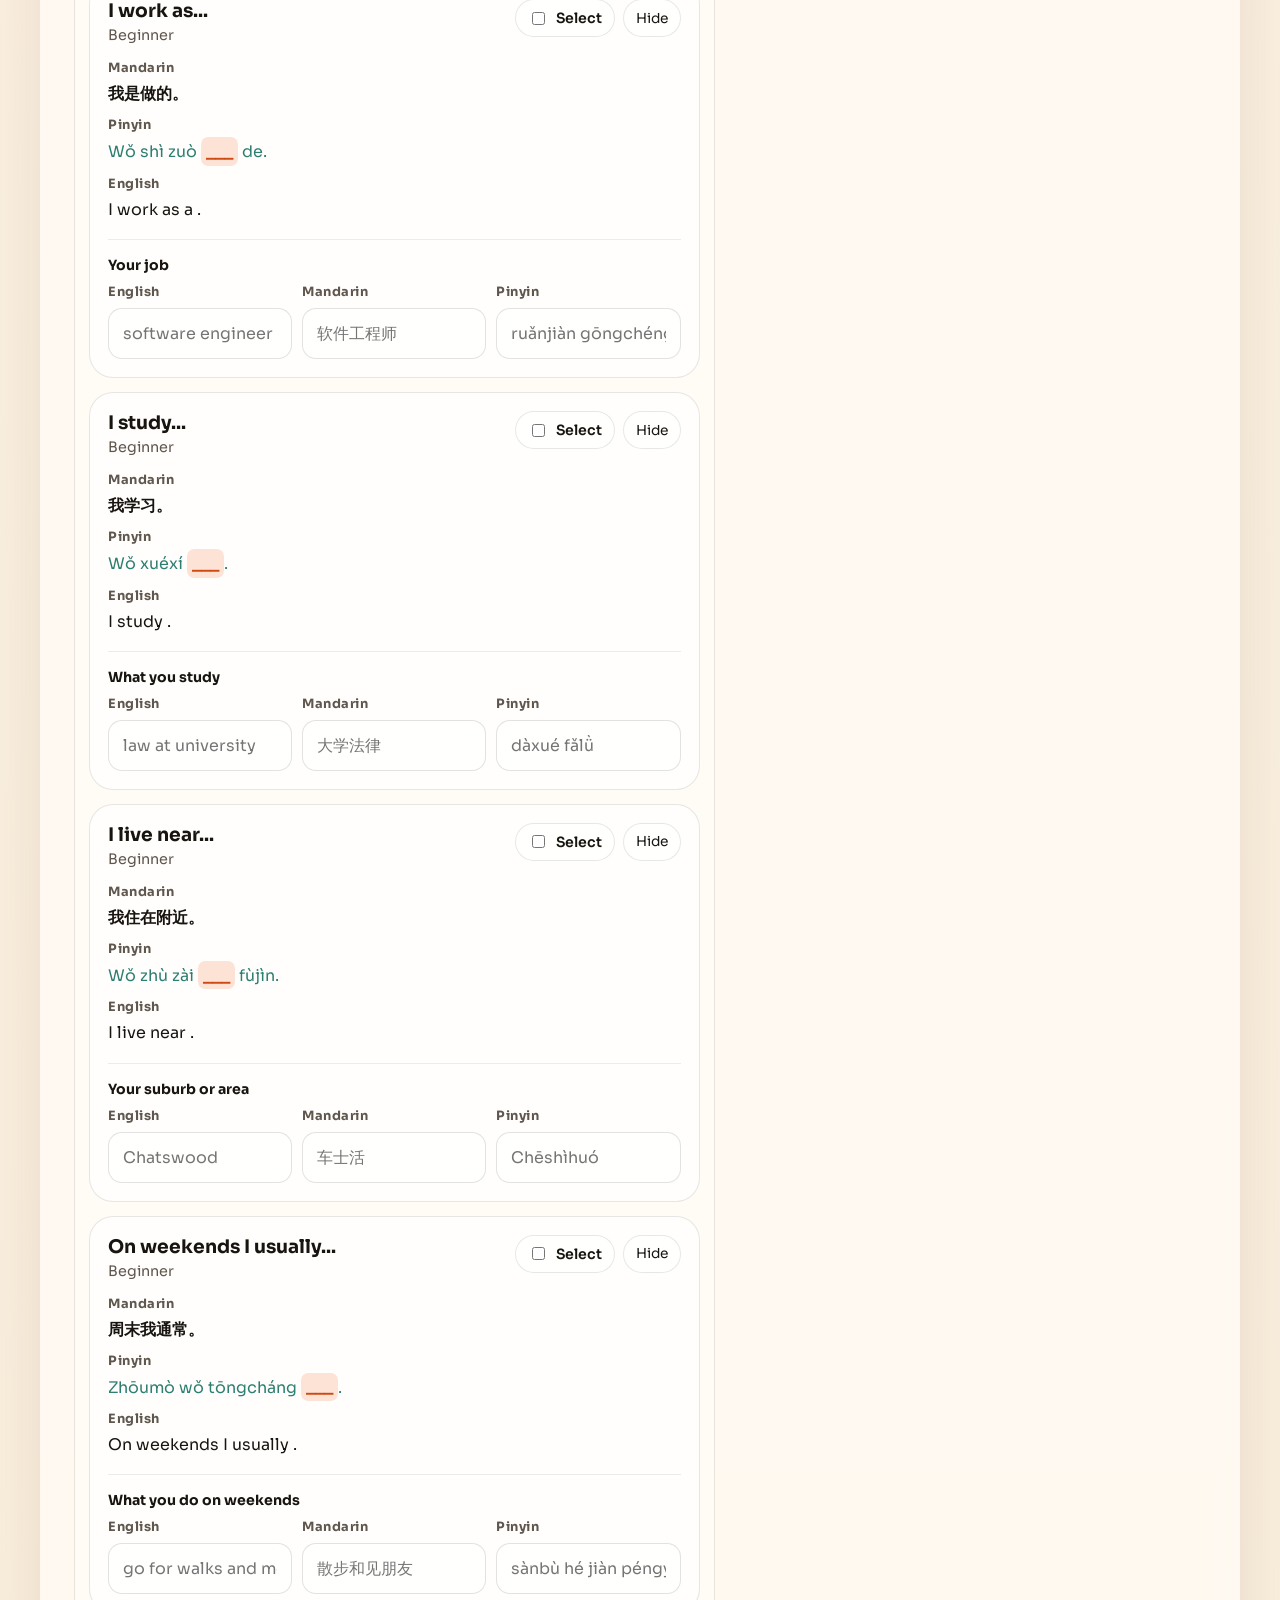
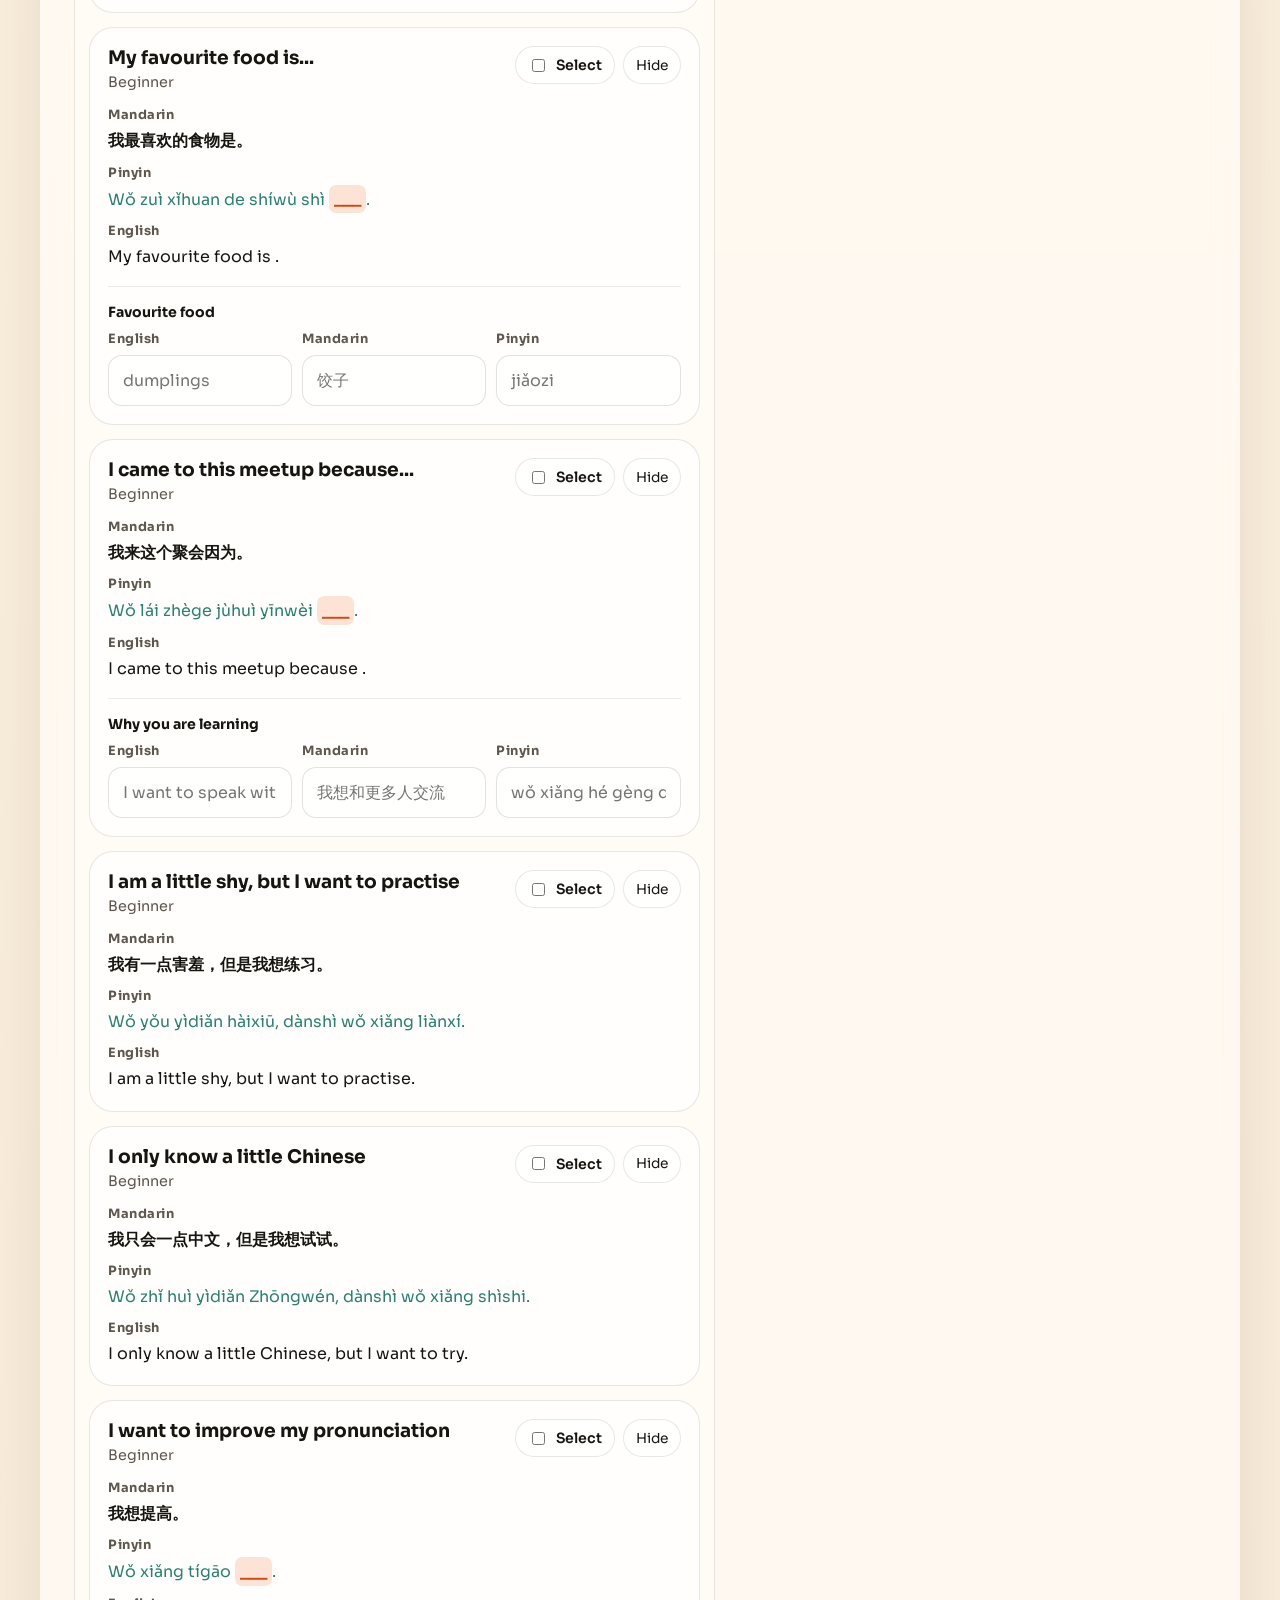
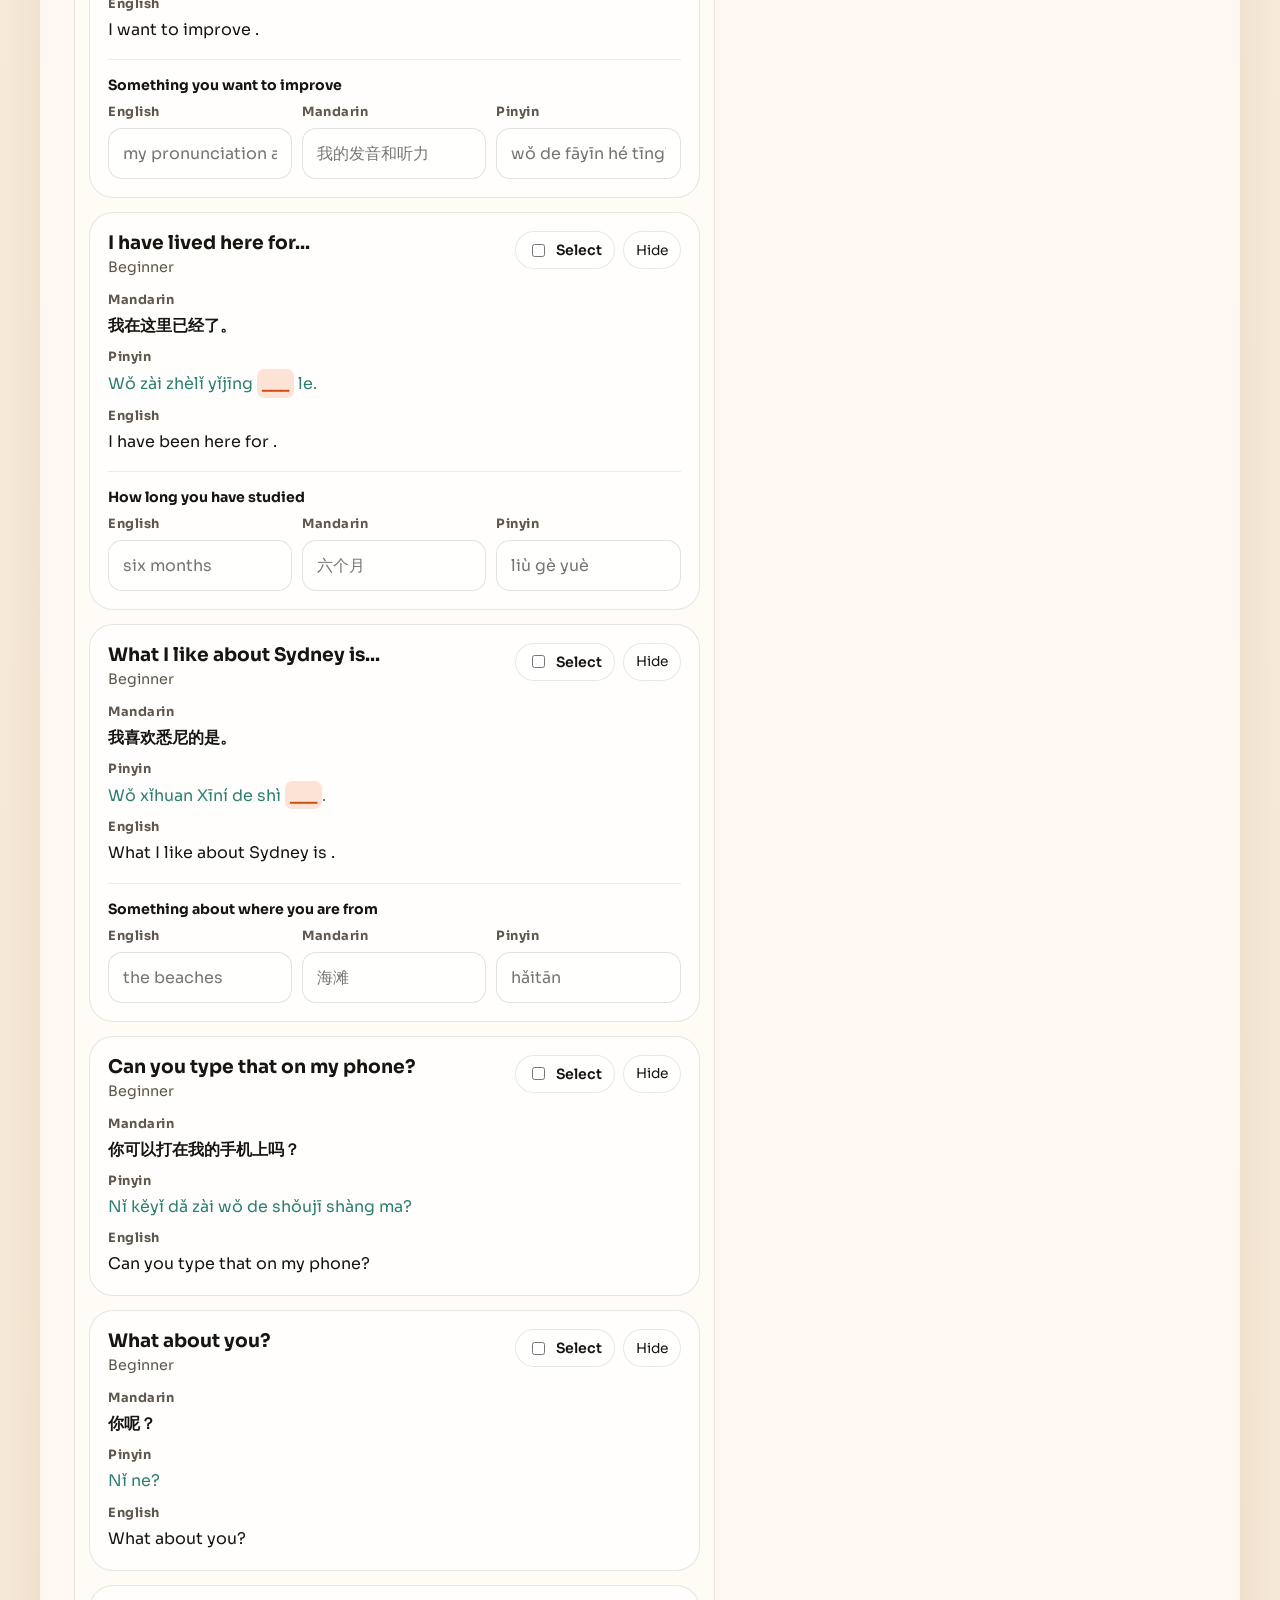
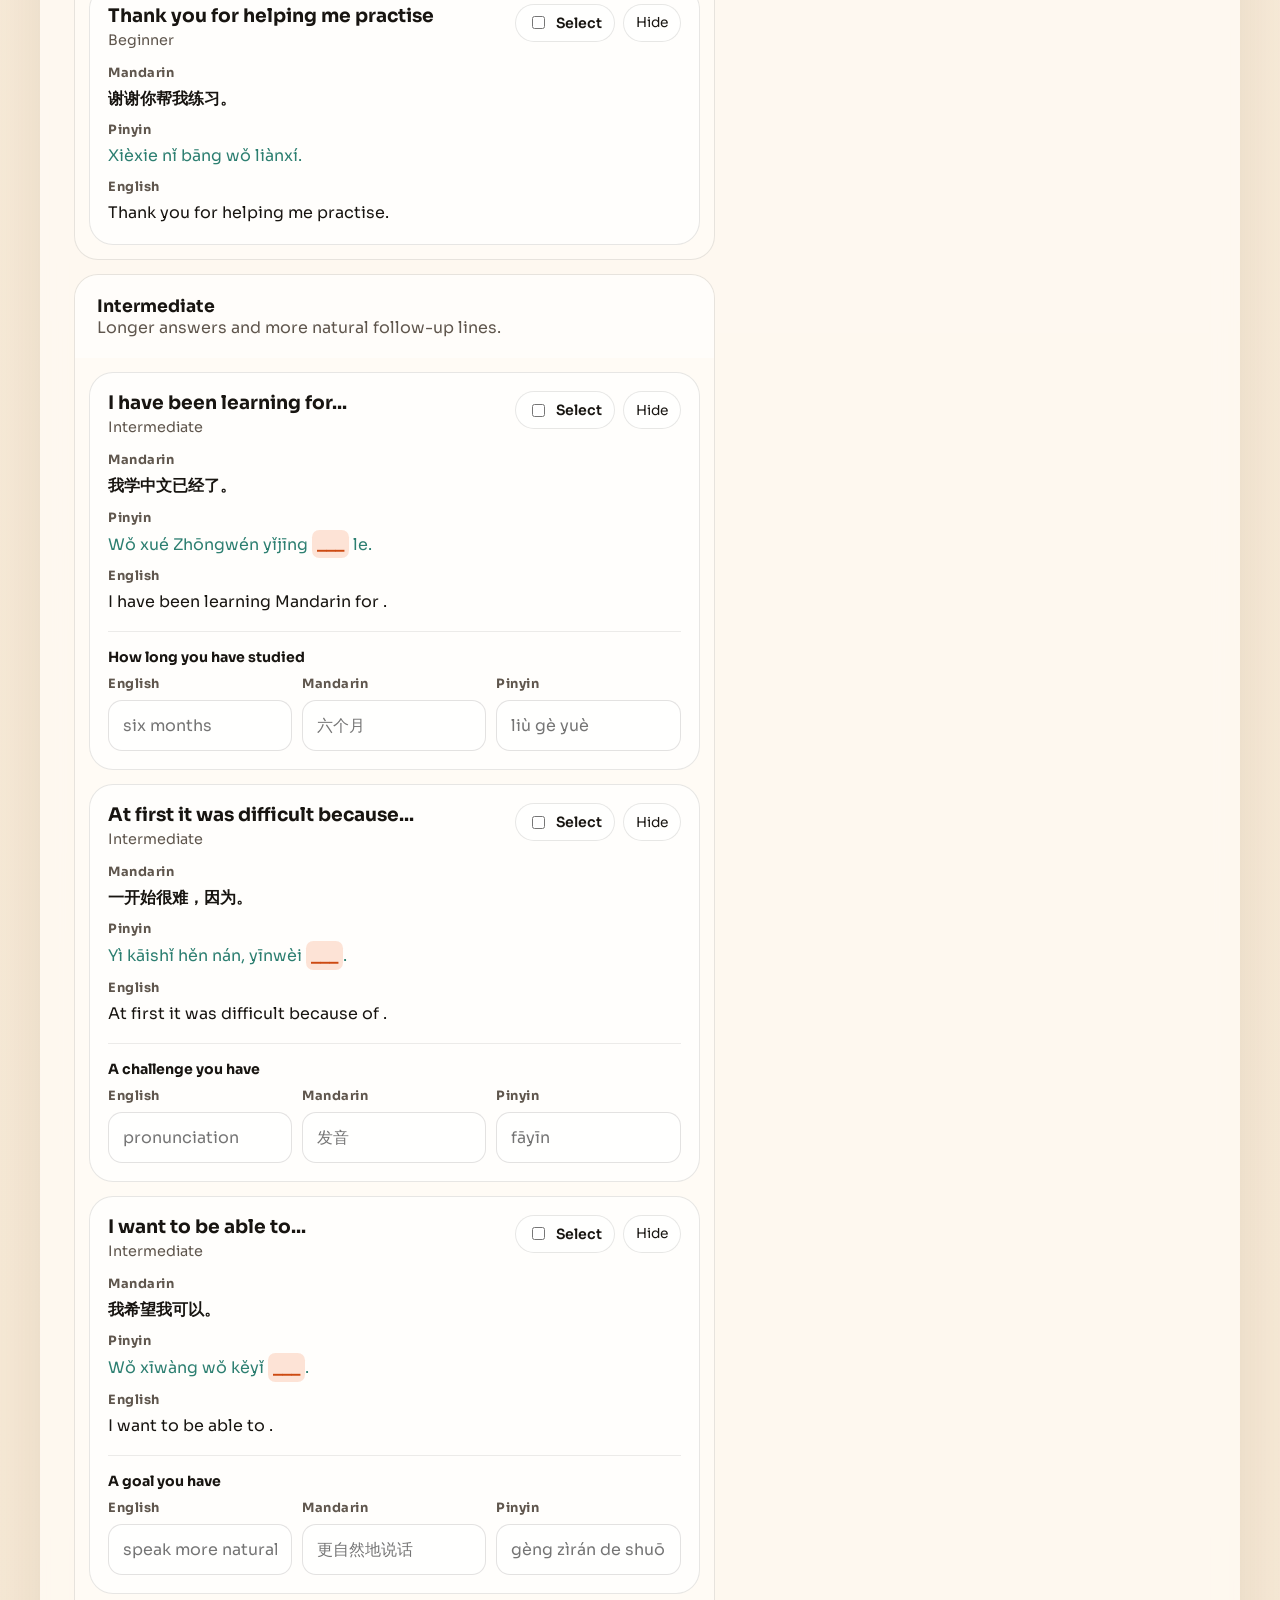
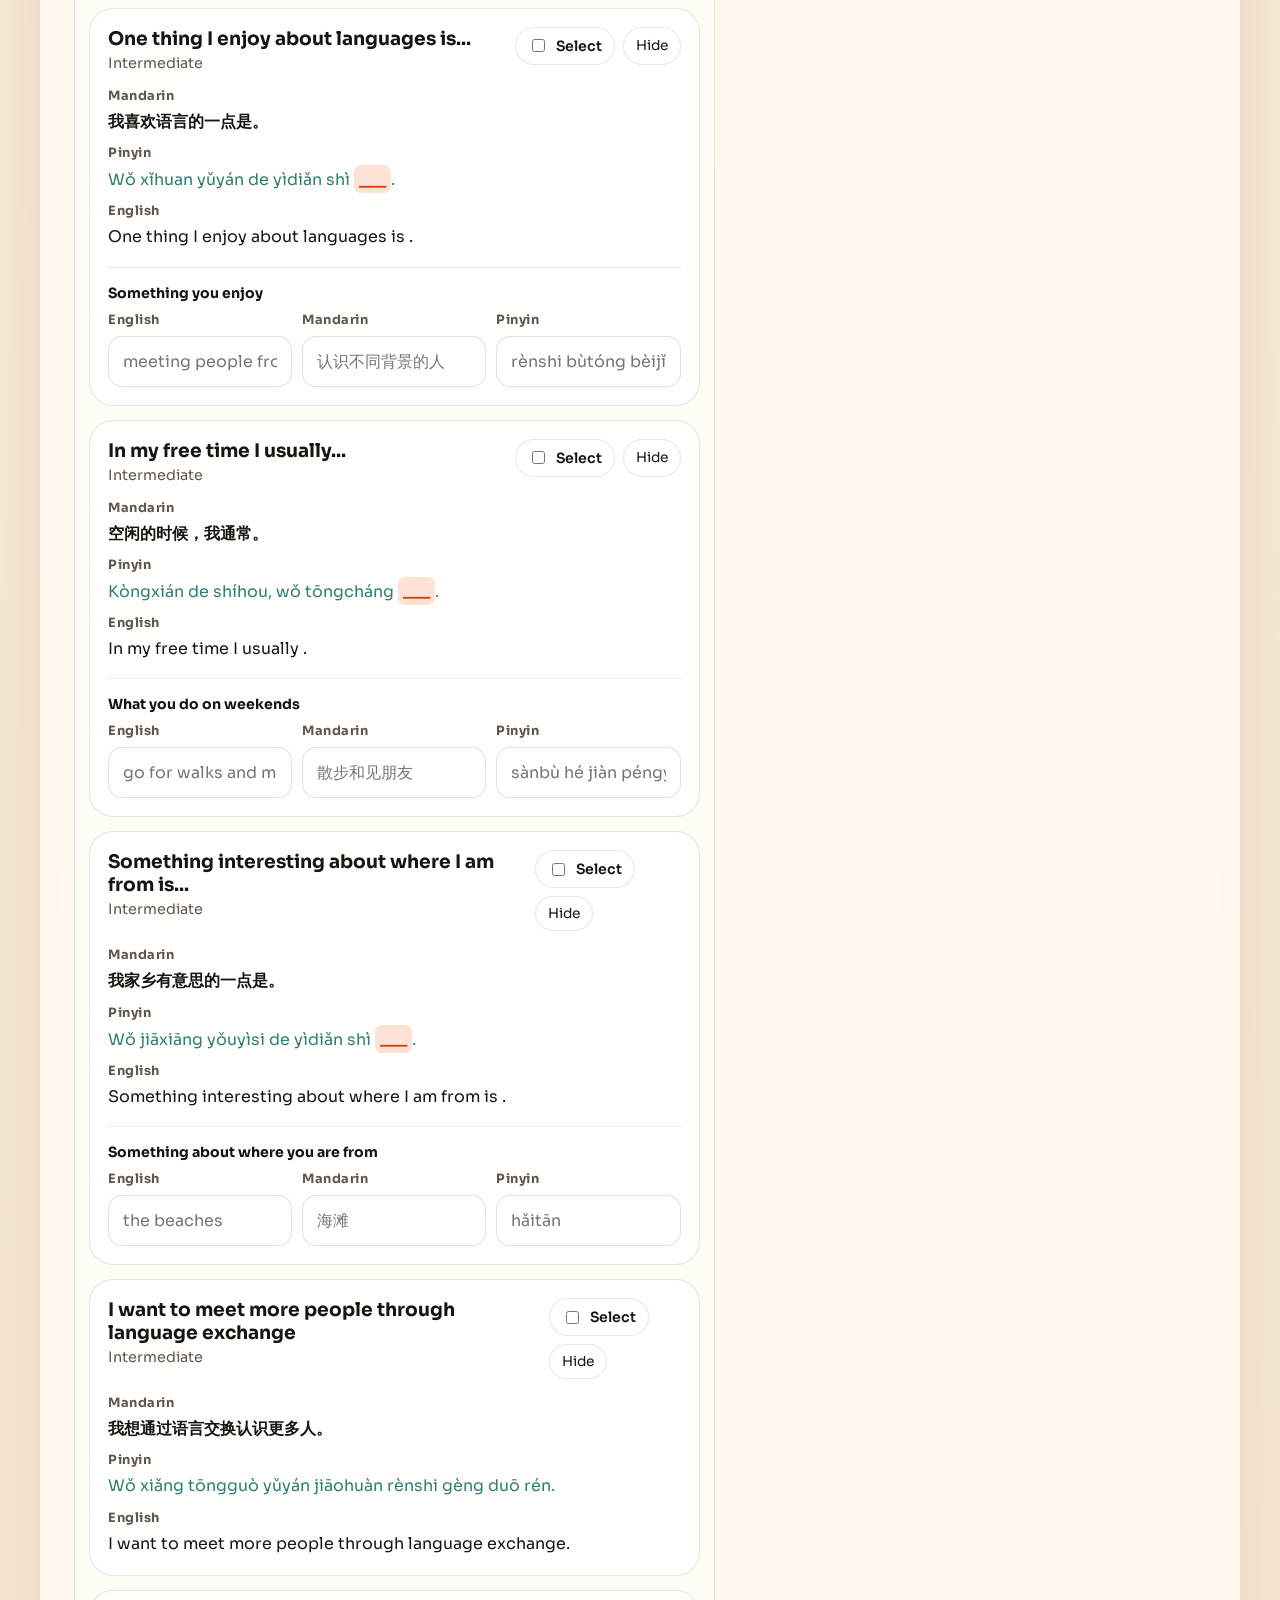
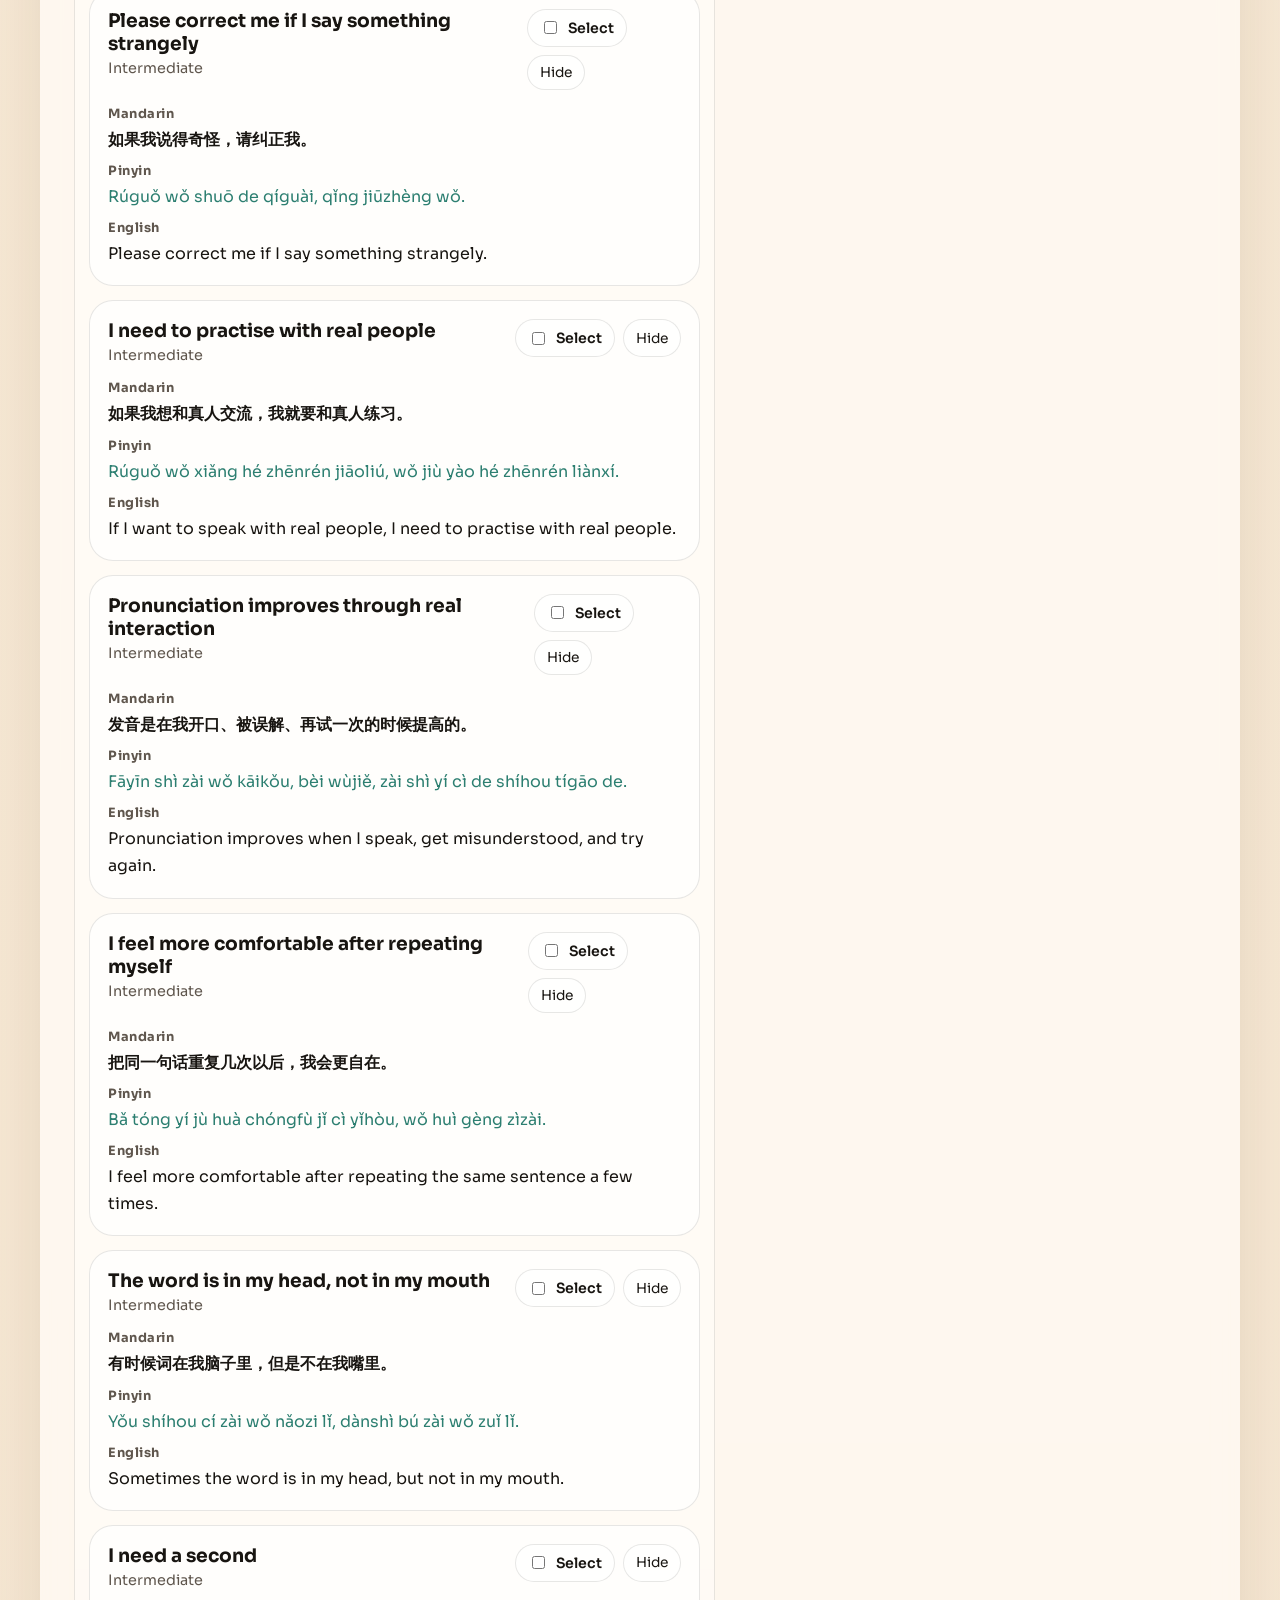
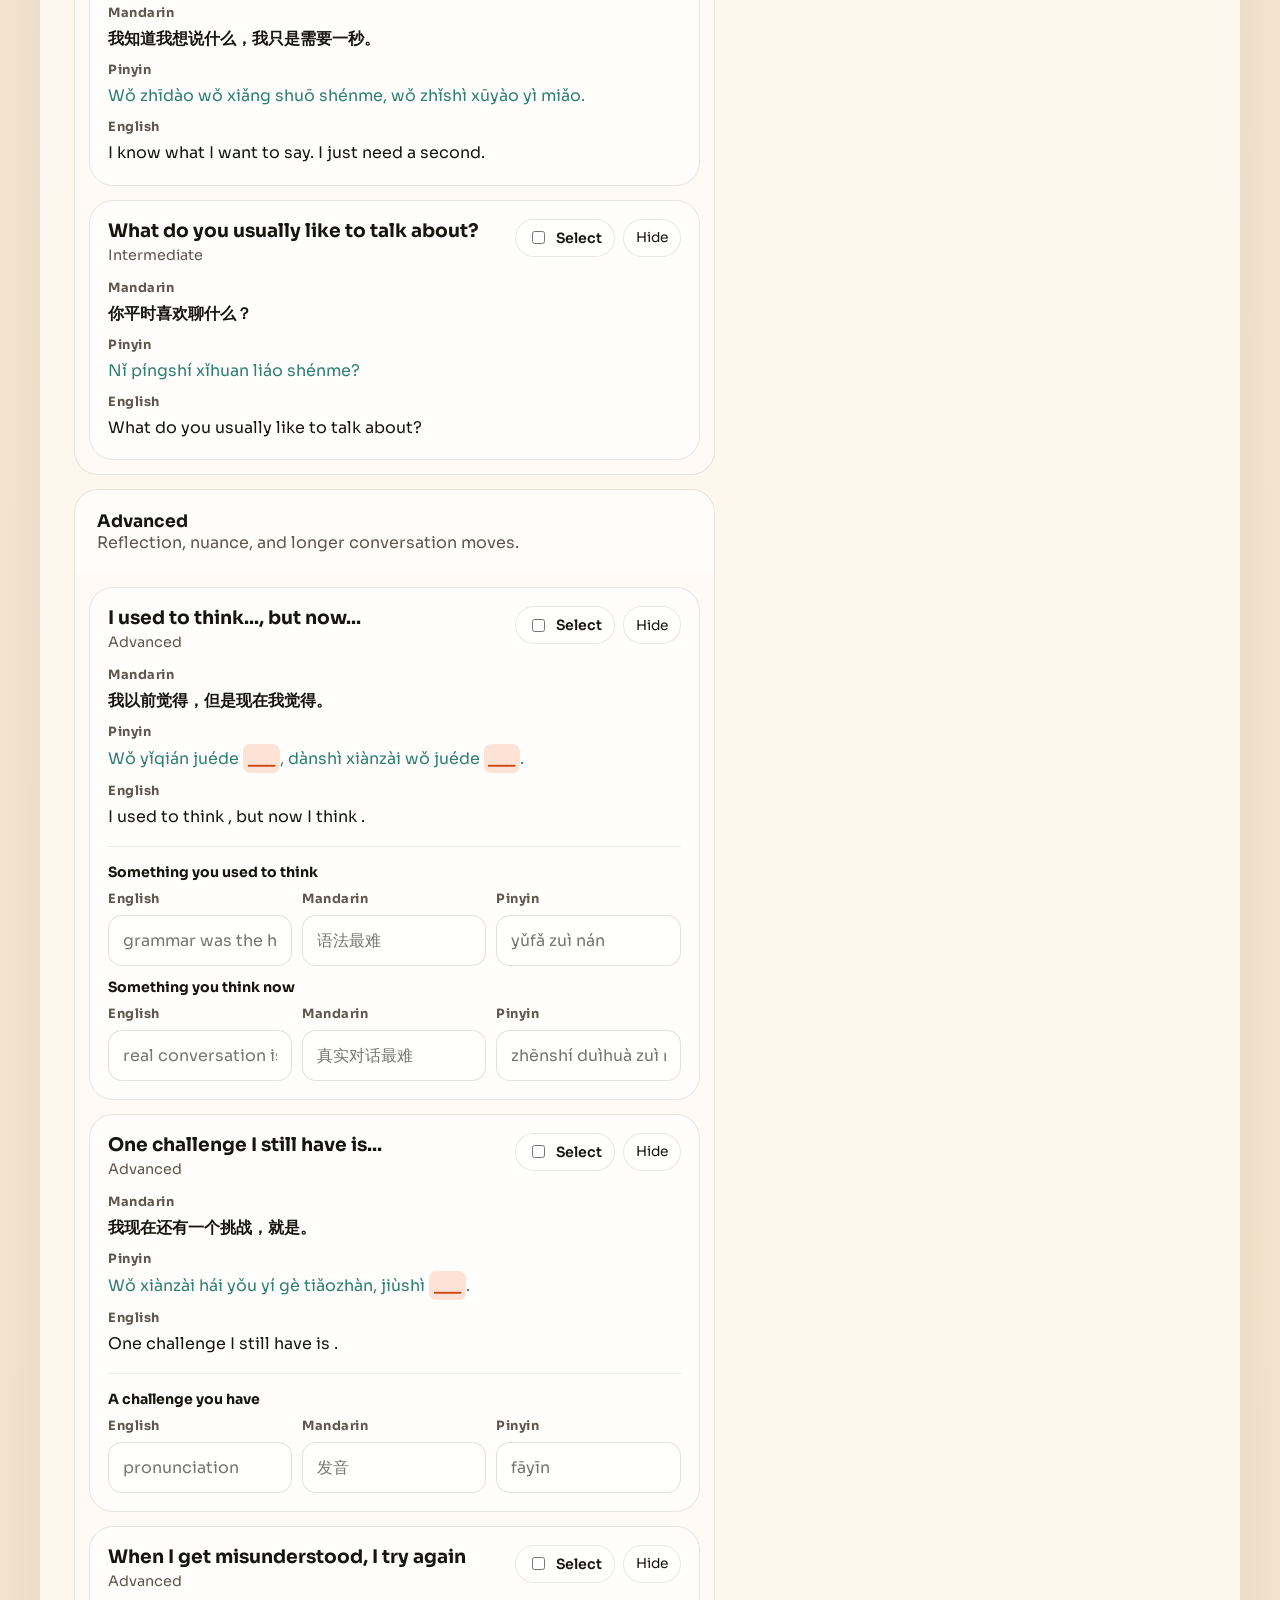
==== commit fb5e3ca4: "Simplify homepage and add theme toggle" ====
--- a/chinese.html
+++ b/chinese.html
@@ -8,7 +8,7 @@
       name="description"
       content="Prepare your Chinese practice lines before the meetup. Choose your level, select sentences, fill in your details, and save your stack locally."
     />
-    <meta name="theme-color" content="#f36a2d" />
+    <meta name="theme-color" content="#f36a2d" id="themeColorMeta" />
     <link rel="icon" href="assets/favicon.svg" type="image/svg+xml" />
     <link rel="preconnect" href="https://fonts.googleapis.com" />
     <link rel="preconnect" href="https://fonts.gstatic.com" crossorigin />
@@ -16,6 +16,15 @@
       href="https://fonts.googleapis.com/css2?family=Cormorant+Garamond:wght@500;600;700&amp;family=Sora:wght@400;500;600;700;800&amp;display=swap"
       rel="stylesheet"
     />
+    <script>
+      (() => {
+        const savedTheme = localStorage.getItem("mesc-theme");
+        const systemDark = window.matchMedia("(prefers-color-scheme: dark)").matches;
+        const theme = savedTheme === "light" || savedTheme === "dark" ? savedTheme : systemDark ? "dark" : "light";
+        document.documentElement.dataset.theme = theme;
+        document.documentElement.style.colorScheme = theme;
+      })();
+    </script>
     <link rel="stylesheet" href="styles.css" />
   </head>
   <body data-prep-mode="mandarin">
@@ -33,11 +42,14 @@
           </span>
         </a>
 
-        <nav class="site-nav" aria-label="Primary">
-          <a href="index.html">Home</a>
-          <a href="chinese.html">Chinese</a>
-          <a href="english.html">English</a>
-        </nav>
+        <div class="site-header-actions">
+          <nav class="site-nav" aria-label="Primary">
+            <a href="index.html">Home</a>
+            <a href="chinese.html">Chinese</a>
+            <a href="english.html">English</a>
+          </nav>
+          <button class="theme-toggle" type="button" data-theme-toggle aria-label="Toggle colour theme">Dark mode</button>
+        </div>
       </header>
 
       <main>
@@ -117,6 +129,7 @@
       </main>
     </div>
 
+    <script src="theme.js"></script>
     <script type="module" src="sentence-prep.js"></script>
   </body>
 </html>
--- a/styles.css
+++ b/styles.css
@@ -19,6 +19,22 @@
   --content-width: 1200px;
 }
 
+html[data-theme="dark"] {
+  --bg: #111418;
+  --bg-deep: #171c22;
+  --paper: rgba(23, 27, 33, 0.84);
+  --paper-strong: rgba(28, 33, 40, 0.94);
+  --ink: #f7efe3;
+  --muted: #c8bbac;
+  --line: rgba(247, 239, 227, 0.1);
+  --accent: #ff8a52;
+  --accent-deep: #ffc097;
+  --accent-soft: #5c3423;
+  --jade: #76c8b6;
+  --jade-soft: #1f3d38;
+  --shadow: 0 24px 80px rgba(0, 0, 0, 0.38);
+}
+
 * {
   box-sizing: border-box;
 }
@@ -35,6 +51,10 @@
   background:
     linear-gradient(180deg, #fff7ea 0%, #f8ebd8 55%, #f6e5cf 100%);
   overflow-x: hidden;
+}
+
+html[data-theme="dark"] body {
+  background: linear-gradient(180deg, #111418 0%, #171c22 55%, #12161b 100%);
 }
 
 body::before {
@@ -50,6 +70,12 @@
   z-index: -2;
 }
 
+html[data-theme="dark"] body::before {
+  background-image:
+    linear-gradient(rgba(255, 255, 255, 0.04) 1px, transparent 1px),
+    linear-gradient(90deg, rgba(255, 255, 255, 0.04) 1px, transparent 1px);
+}
+
 a {
   color: inherit;
 }
@@ -81,6 +107,14 @@
   background: radial-gradient(circle, rgba(45, 127, 113, 0.22) 0%, rgba(45, 127, 113, 0) 68%);
 }
 
+html[data-theme="dark"] .orb-one {
+  background: radial-gradient(circle, rgba(255, 138, 82, 0.24) 0%, rgba(255, 138, 82, 0) 68%);
+}
+
+html[data-theme="dark"] .orb-two {
+  background: radial-gradient(circle, rgba(118, 200, 182, 0.16) 0%, rgba(118, 200, 182, 0) 68%);
+}
+
 .background-mesh {
   inset: 0;
   background:
@@ -89,6 +123,13 @@
     radial-gradient(circle at 50% 100%, rgba(255, 255, 255, 0.55), transparent 20%);
 }
 
+html[data-theme="dark"] .background-mesh {
+  background:
+    radial-gradient(circle at 18% 12%, rgba(255, 138, 82, 0.14), transparent 18%),
+    radial-gradient(circle at 86% 22%, rgba(118, 200, 182, 0.14), transparent 16%),
+    radial-gradient(circle at 50% 100%, rgba(255, 255, 255, 0.04), transparent 20%);
+}
+
 .site-wrap {
   width: min(calc(100% - 28px), var(--content-width));
   margin: 0 auto;
@@ -101,6 +142,12 @@
   justify-content: space-between;
   gap: 24px;
   padding: 8px 0 20px;
+}
+
+.site-header-actions {
+  display: flex;
+  align-items: center;
+  gap: 12px;
 }
 
 .brand {
@@ -163,6 +210,27 @@
   transform: translateY(-1px);
 }
 
+.theme-toggle {
+  min-height: 44px;
+  padding: 0 14px;
+  border-radius: 999px;
+  border: 1px solid var(--line);
+  background: rgba(255, 255, 255, 0.46);
+  color: var(--muted);
+  font: inherit;
+  font-size: 0.92rem;
+  font-weight: 700;
+  cursor: pointer;
+  transition: background-color 180ms ease, color 180ms ease, transform 180ms ease, border-color 180ms ease;
+}
+
+.theme-toggle:hover,
+.theme-toggle:focus-visible {
+  background: rgba(255, 255, 255, 0.7);
+  color: var(--ink);
+  transform: translateY(-1px);
+}
+
 .hero,
 .section,
 .cta {
@@ -183,6 +251,11 @@
   box-shadow: var(--shadow);
 }
 
+html[data-theme="dark"] .hero {
+  background: linear-gradient(135deg, rgba(24, 29, 35, 0.92), rgba(18, 22, 27, 0.92));
+  border-color: rgba(255, 255, 255, 0.08);
+}
+
 .hero::after {
   content: "";
   position: absolute;
@@ -191,6 +264,10 @@
   height: 24rem;
   border-radius: 50%;
   background: radial-gradient(circle, rgba(243, 106, 45, 0.2), transparent 64%);
+}
+
+html[data-theme="dark"] .hero::after {
+  background: radial-gradient(circle, rgba(255, 138, 82, 0.12), transparent 64%);
 }
 
 .eyebrow {
@@ -305,6 +382,12 @@
   border-color: rgba(24, 21, 17, 0.08);
 }
 
+html[data-theme="dark"] .button-secondary,
+html[data-theme="dark"] .theme-toggle {
+  background: rgba(255, 255, 255, 0.06);
+  border-color: rgba(255, 255, 255, 0.08);
+}
+
 .hero-band {
   display: grid;
   grid-template-columns: repeat(2, minmax(0, 1fr));
@@ -317,6 +400,21 @@
   border-radius: var(--radius-md);
   background: rgba(255, 255, 255, 0.52);
   border: 1px solid rgba(24, 21, 17, 0.06);
+}
+
+html[data-theme="dark"] .hero-band > div,
+html[data-theme="dark"] .meetup-note,
+html[data-theme="dark"] .select-toggle,
+html[data-theme="dark"] .level-section summary,
+html[data-theme="dark"] .archive-session summary,
+html[data-theme="dark"] .chapter-checklist div,
+html[data-theme="dark"] .city,
+html[data-theme="dark"] .field input,
+html[data-theme="dark"] .script-area,
+html[data-theme="dark"] .mode-option,
+html[data-theme="dark"] .phrase-option {
+  background: rgba(255, 255, 255, 0.05);
+  border-color: rgba(255, 255, 255, 0.08);
 }
 
 .band-kicker,
@@ -368,6 +466,13 @@
     var(--paper-strong);
 }
 
+html[data-theme="dark"] .panel-card-primary,
+html[data-theme="dark"] .session-preview {
+  background:
+    linear-gradient(180deg, rgba(118, 200, 182, 0.08), rgba(118, 200, 182, 0.02)),
+    rgba(28, 33, 40, 0.94);
+}
+
 .panel-label {
   color: var(--jade);
 }
@@ -430,6 +535,31 @@
   box-shadow: var(--shadow);
 }
 
+html[data-theme="dark"] .section,
+html[data-theme="dark"] .cta,
+html[data-theme="dark"] .site-footer,
+html[data-theme="dark"] .builder-card,
+html[data-theme="dark"] .generated-card,
+html[data-theme="dark"] .panel-card,
+html[data-theme="dark"] .session-preview,
+html[data-theme="dark"] .intro-card,
+html[data-theme="dark"] .story-card,
+html[data-theme="dark"] .timeline-step,
+html[data-theme="dark"] .principle,
+html[data-theme="dark"] .manifesto-grid article,
+html[data-theme="dark"] .chapter-card,
+html[data-theme="dark"] .material-card,
+html[data-theme="dark"] .benefit-card,
+html[data-theme="dark"] .faq-card,
+html[data-theme="dark"] .open-card,
+html[data-theme="dark"] .sentence-card,
+html[data-theme="dark"] .selected-card,
+html[data-theme="dark"] .archive-session,
+html[data-theme="dark"] .level-section,
+html[data-theme="dark"] .prep-split-card {
+  background: rgba(23, 27, 33, 0.88);
+}
+
 .section-heading {
   max-width: 780px;
   margin-bottom: 24px;
@@ -437,6 +567,12 @@
 
 .section-heading.narrow {
   max-width: 680px;
+}
+
+.section-lead {
+  margin: 18px 0 0;
+  color: var(--muted);
+  line-height: 1.72;
 }
 
 .section h2,
@@ -495,6 +631,10 @@
     linear-gradient(180deg, rgba(255, 212, 184, 0.52), rgba(255, 252, 247, 0.84));
 }
 
+html[data-theme="dark"] .accent-card {
+  background: linear-gradient(180deg, rgba(92, 52, 35, 0.84), rgba(23, 27, 33, 0.88));
+}
+
 .intro-card h2 {
   font-size: clamp(2.1rem, 4vw, 3.4rem);
   margin-bottom: 14px;
@@ -623,6 +763,12 @@
   border: 1px solid var(--line);
 }
 
+html[data-theme="dark"] .network-map {
+  background:
+    radial-gradient(circle at center, rgba(255, 138, 82, 0.12), transparent 28%),
+    linear-gradient(180deg, rgba(24, 29, 35, 0.9), rgba(18, 22, 27, 0.9));
+}
+
 .map-core,
 .city {
   position: absolute;
@@ -645,6 +791,10 @@
   font-weight: 700;
 }
 
+html[data-theme="dark"] .map-core {
+  background: linear-gradient(135deg, var(--accent), #ff9a68);
+}
+
 .city-sydney {
   top: 18%;
   right: 14%;
@@ -727,6 +877,13 @@
   border-radius: var(--radius-lg);
   border: 1px solid var(--line);
   background: rgba(255, 252, 247, 0.82);
+}
+
+html[data-theme="dark"] .site-nav a:hover,
+html[data-theme="dark"] .site-nav a:focus-visible,
+html[data-theme="dark"] .theme-toggle:hover,
+html[data-theme="dark"] .theme-toggle:focus-visible {
+  background: rgba(255, 255, 255, 0.08);
 }
 
 .builder-card-head {
@@ -1606,6 +1763,11 @@
   .prep-sidebar {
     position: static;
   }
+
+  .site-header-actions {
+    width: 100%;
+    justify-content: space-between;
+  }
 }
 
 @media (max-width: 820px) {
@@ -1614,6 +1776,7 @@
   }
 
   .site-header,
+  .site-header-actions,
   .intro-grid,
   .prep-split-grid,
   .manifesto-grid,
@@ -1722,6 +1885,10 @@
     font-size: 0.86rem;
   }
 
+  .theme-toggle {
+    width: 100%;
+  }
+
   .speed-control {
     grid-template-columns: 1fr auto;
     grid-template-areas:
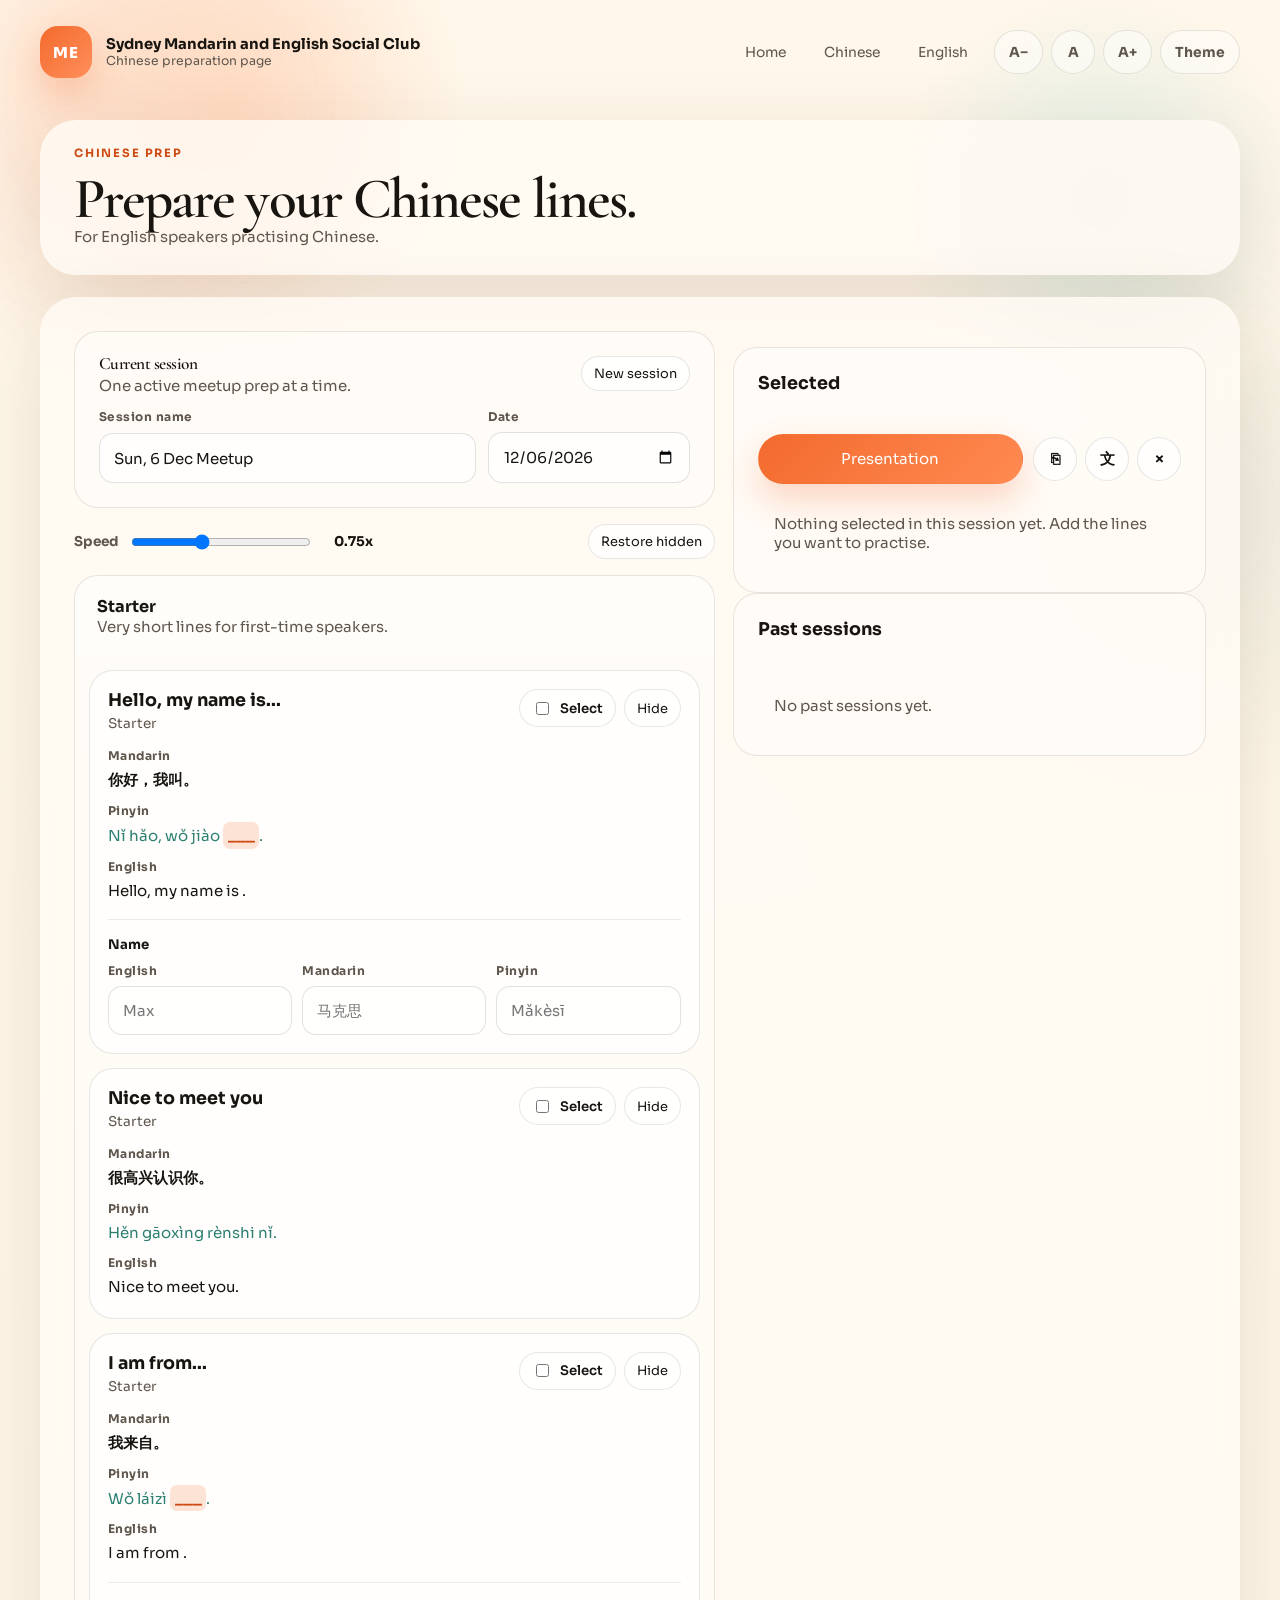
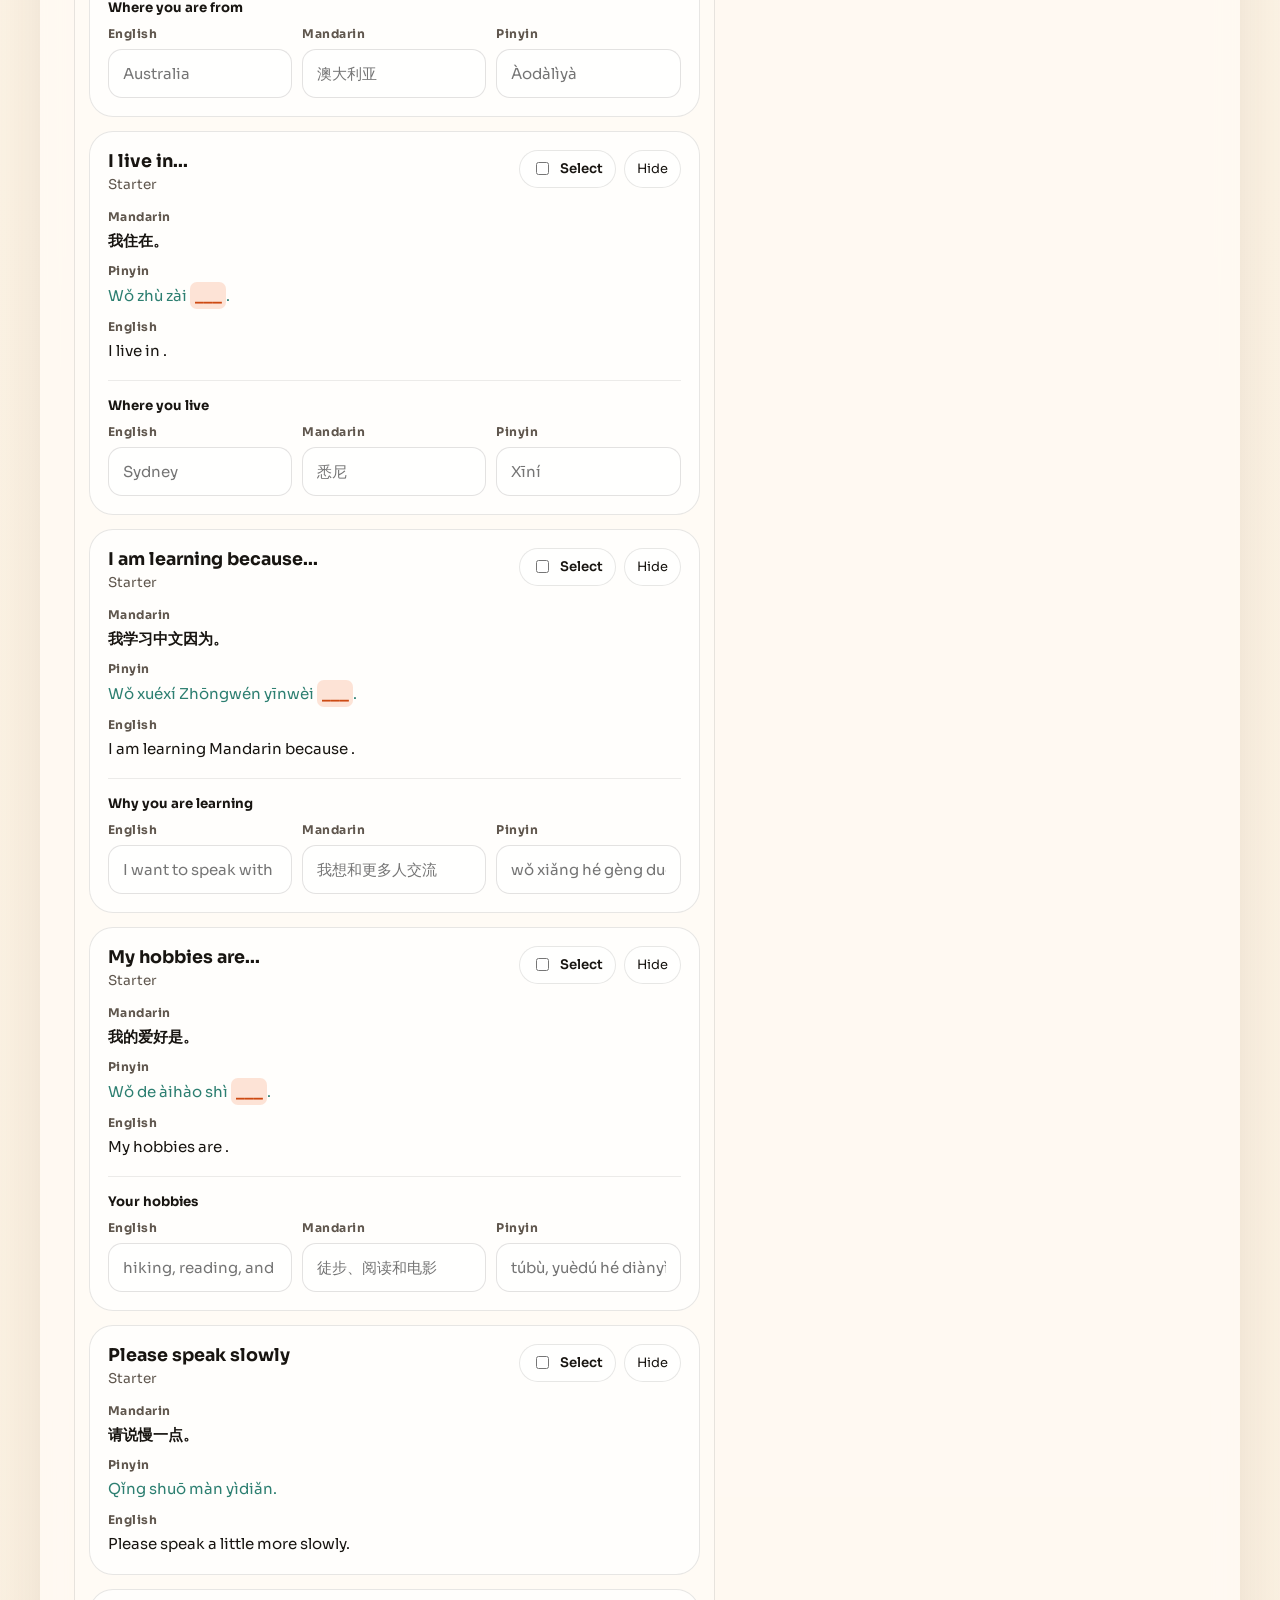
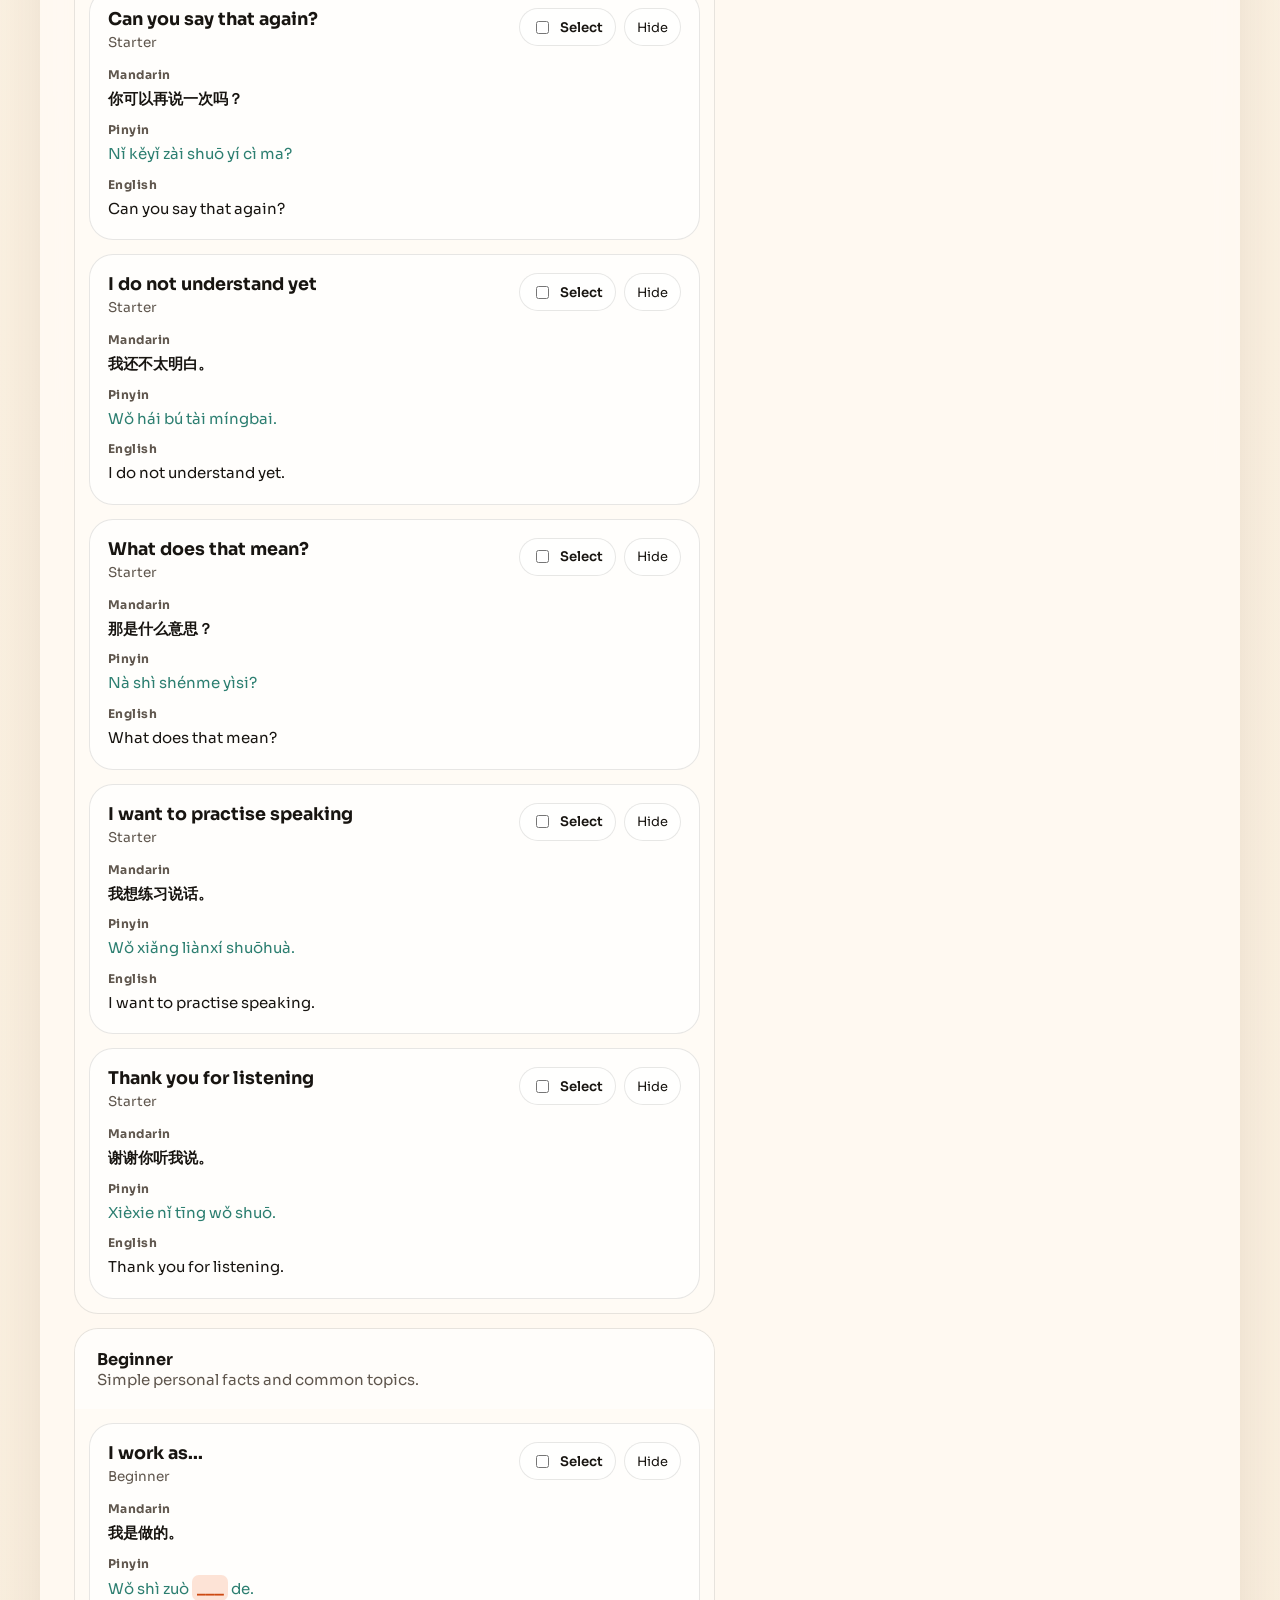
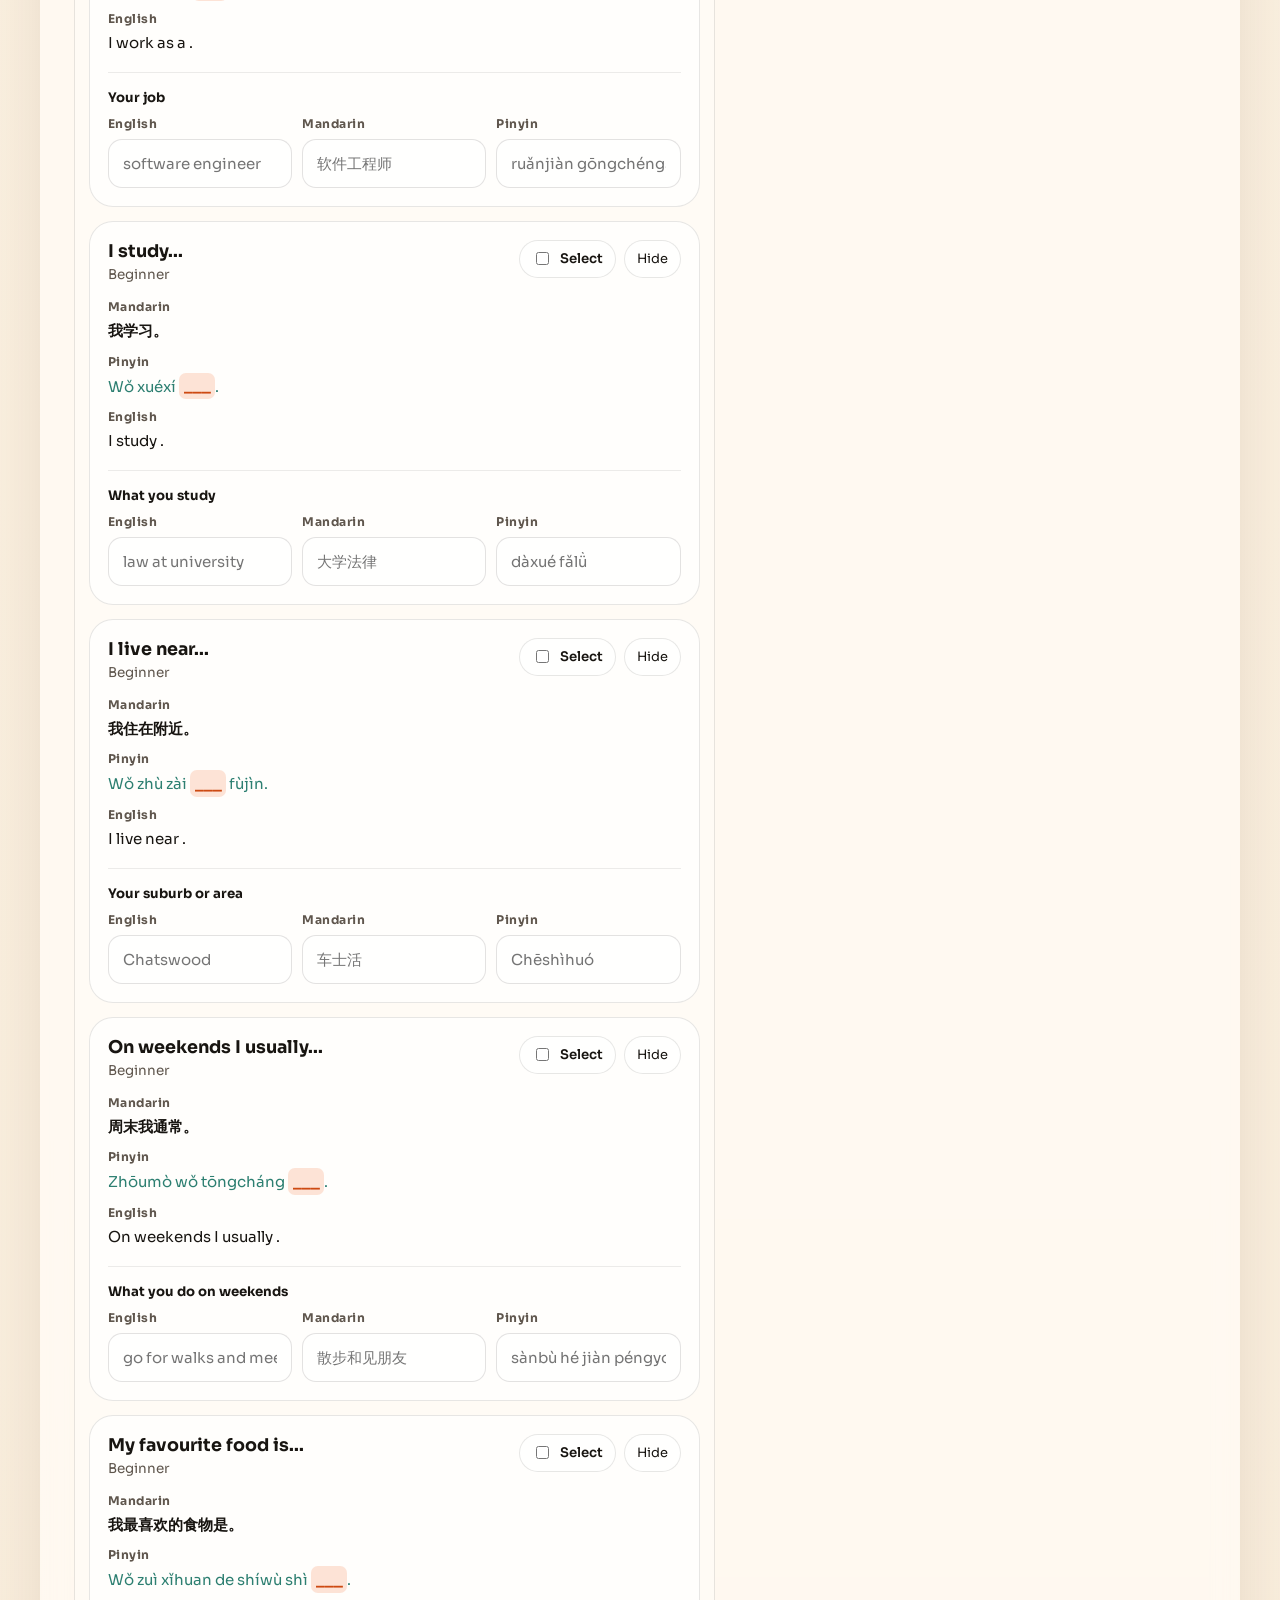
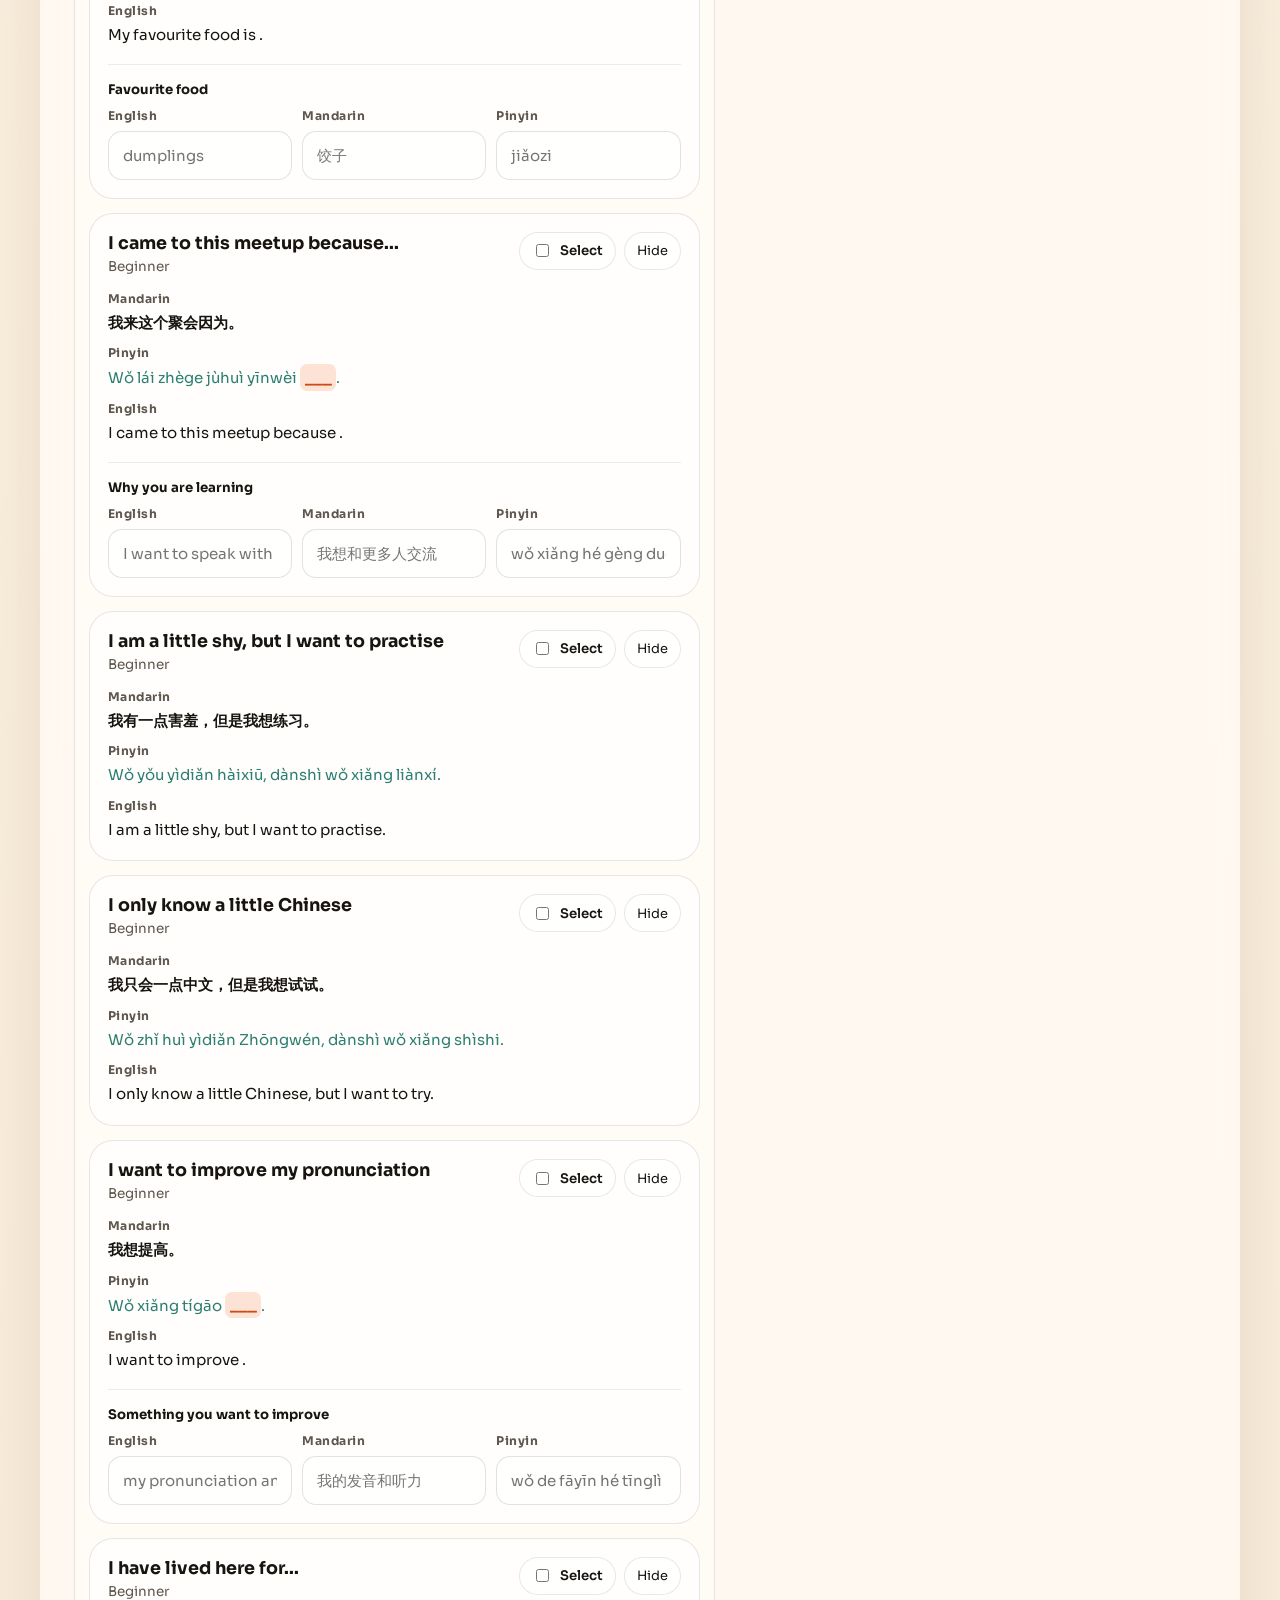
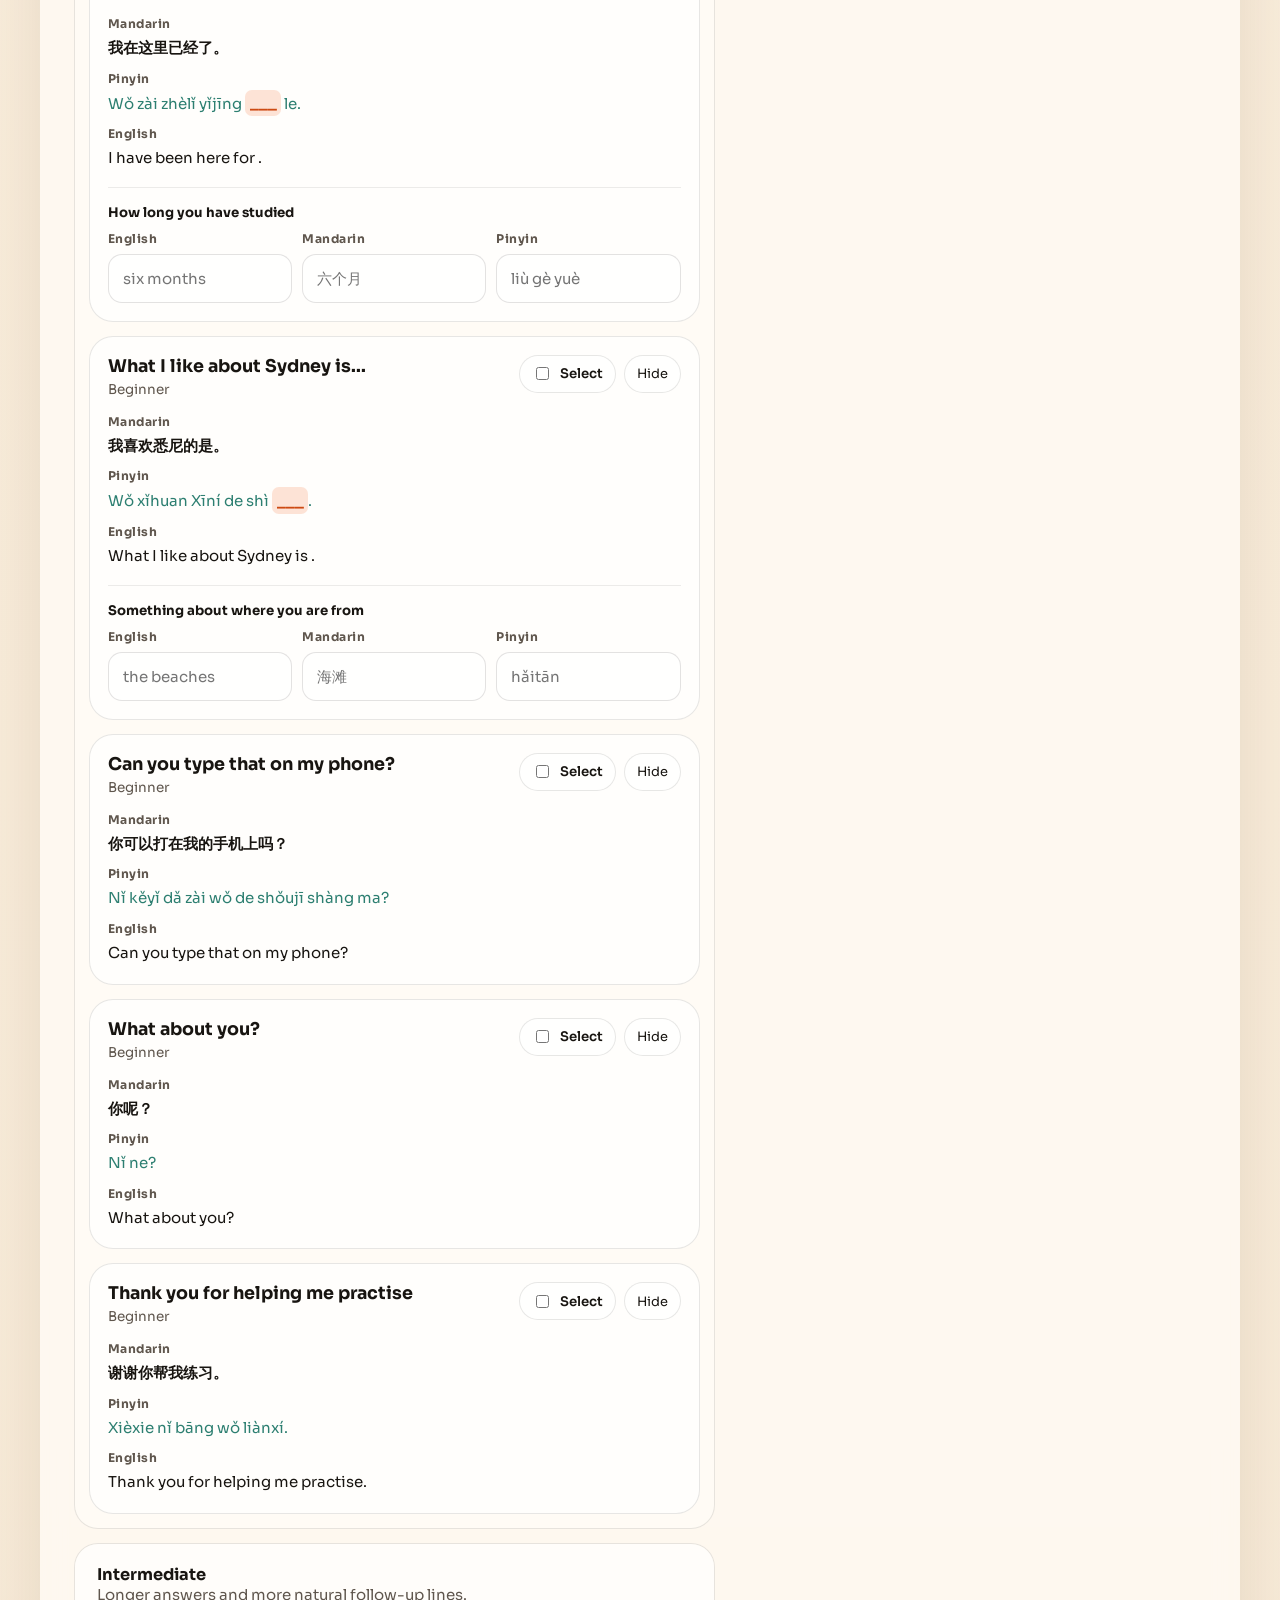
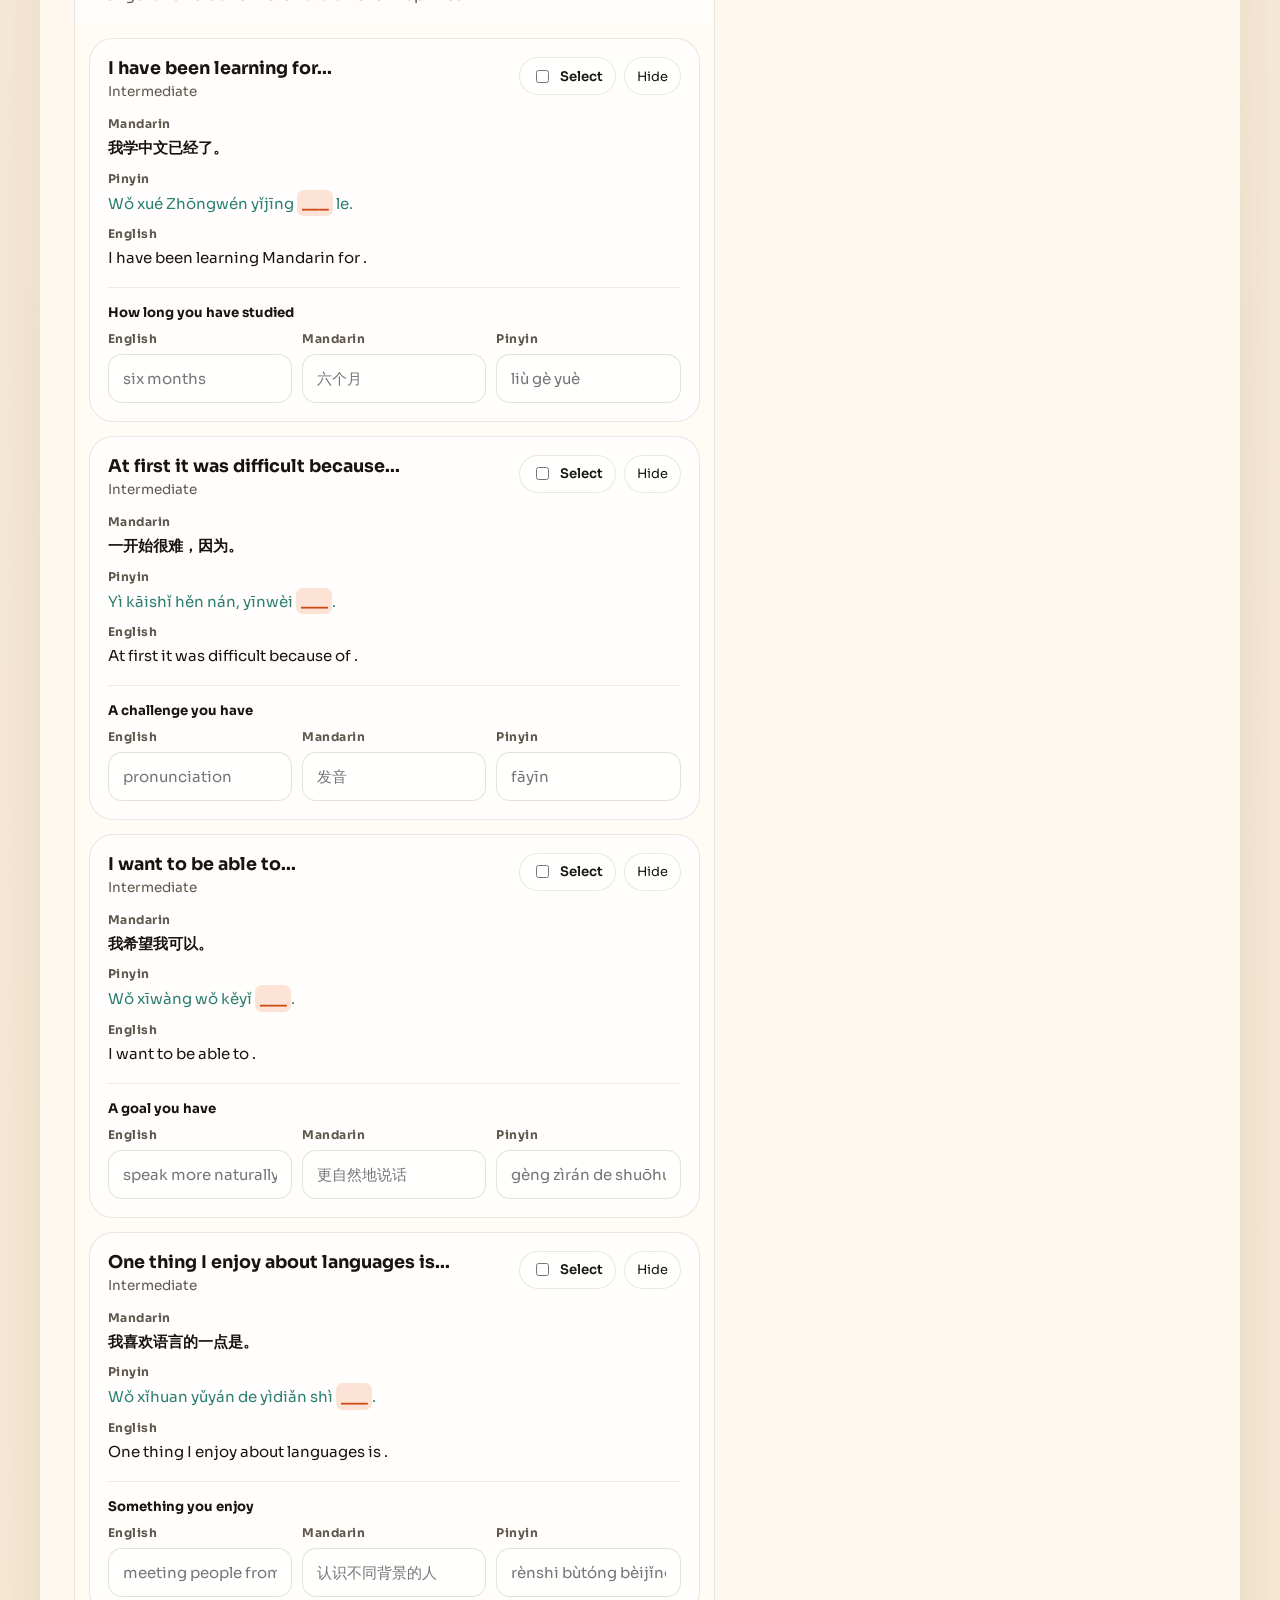
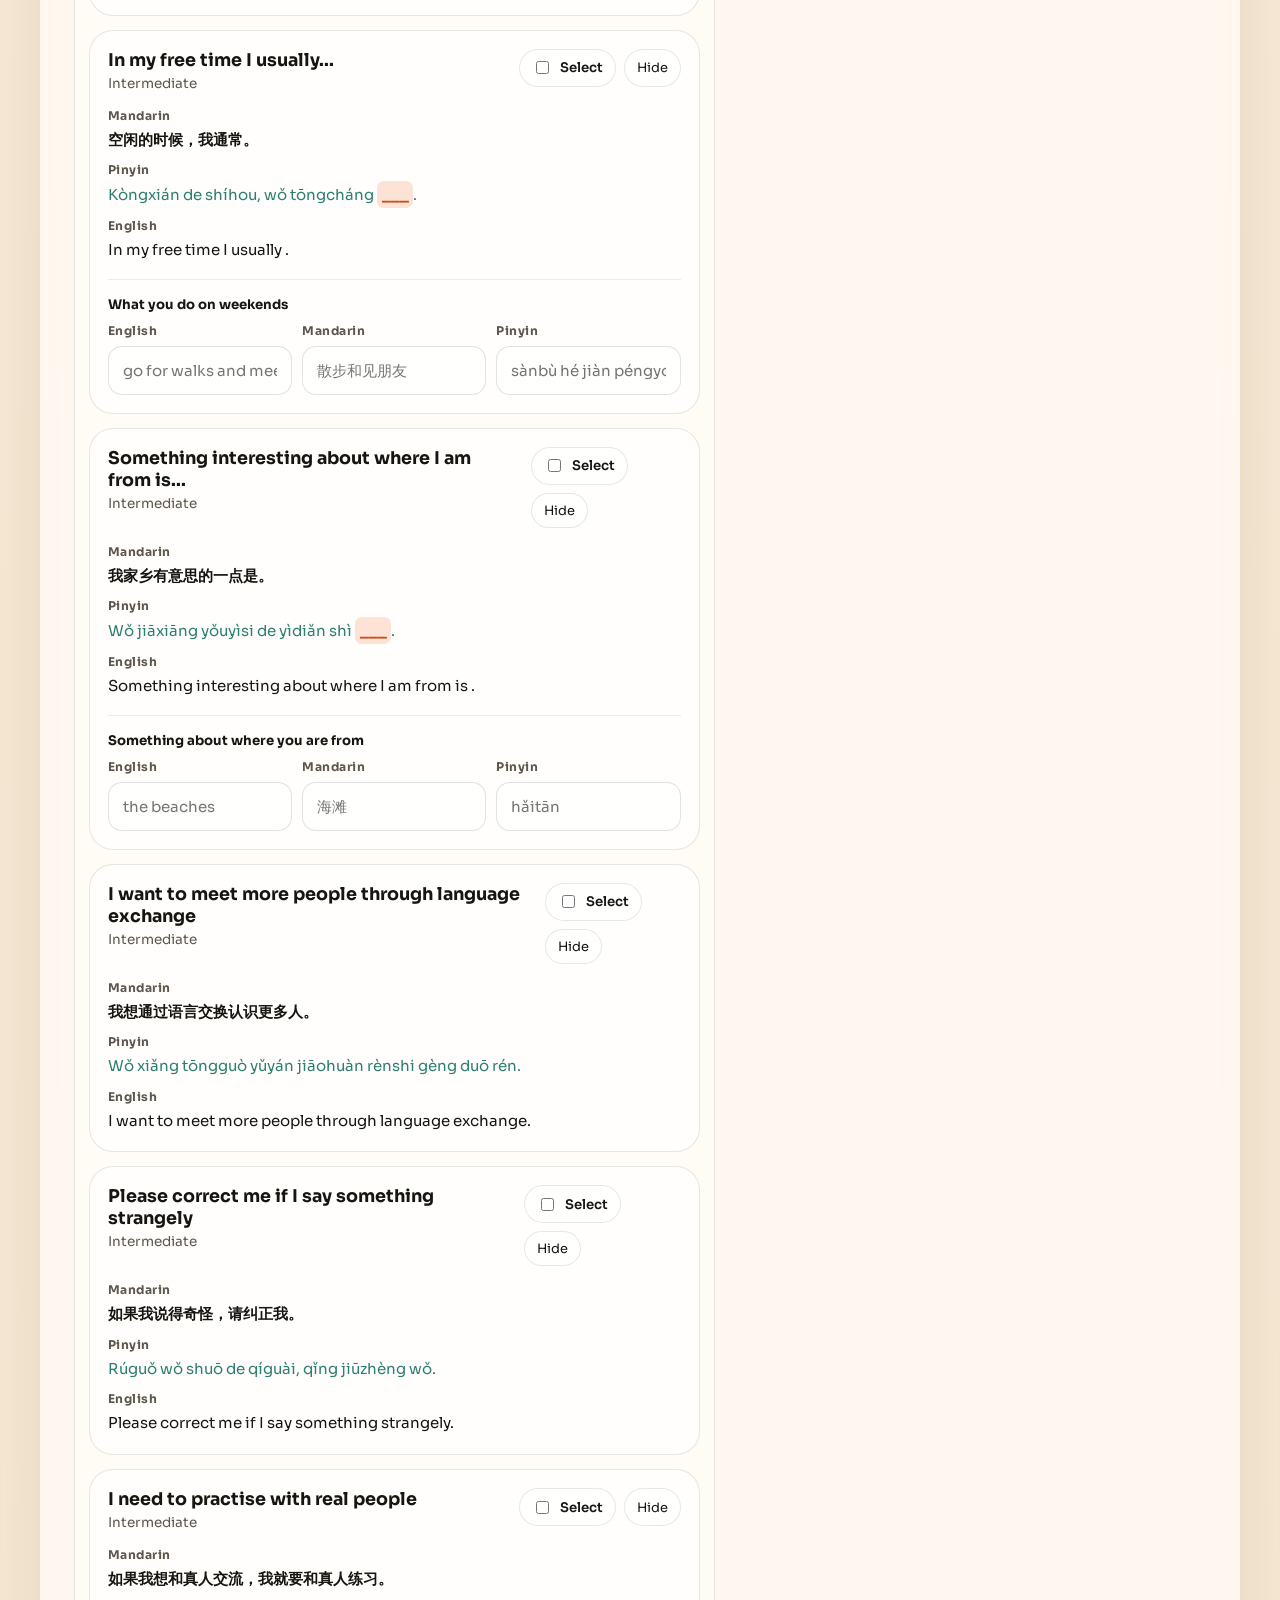
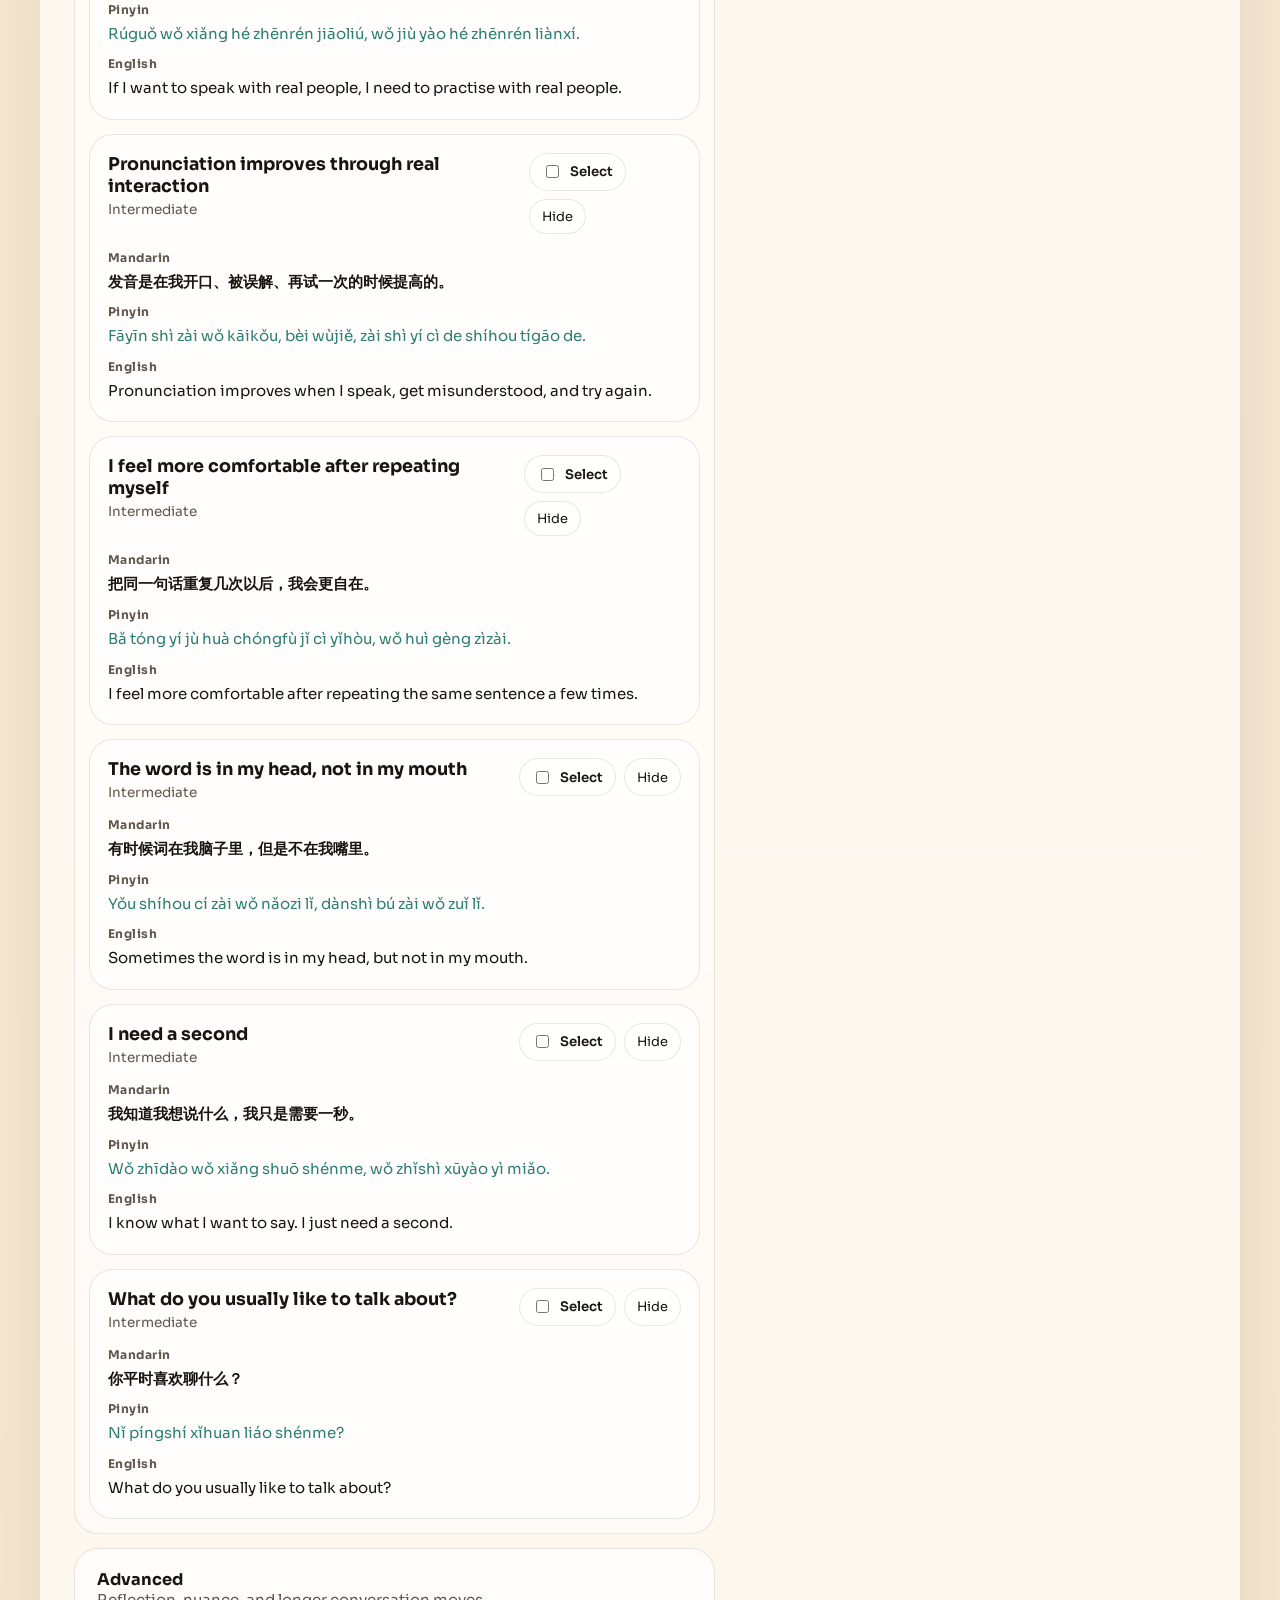
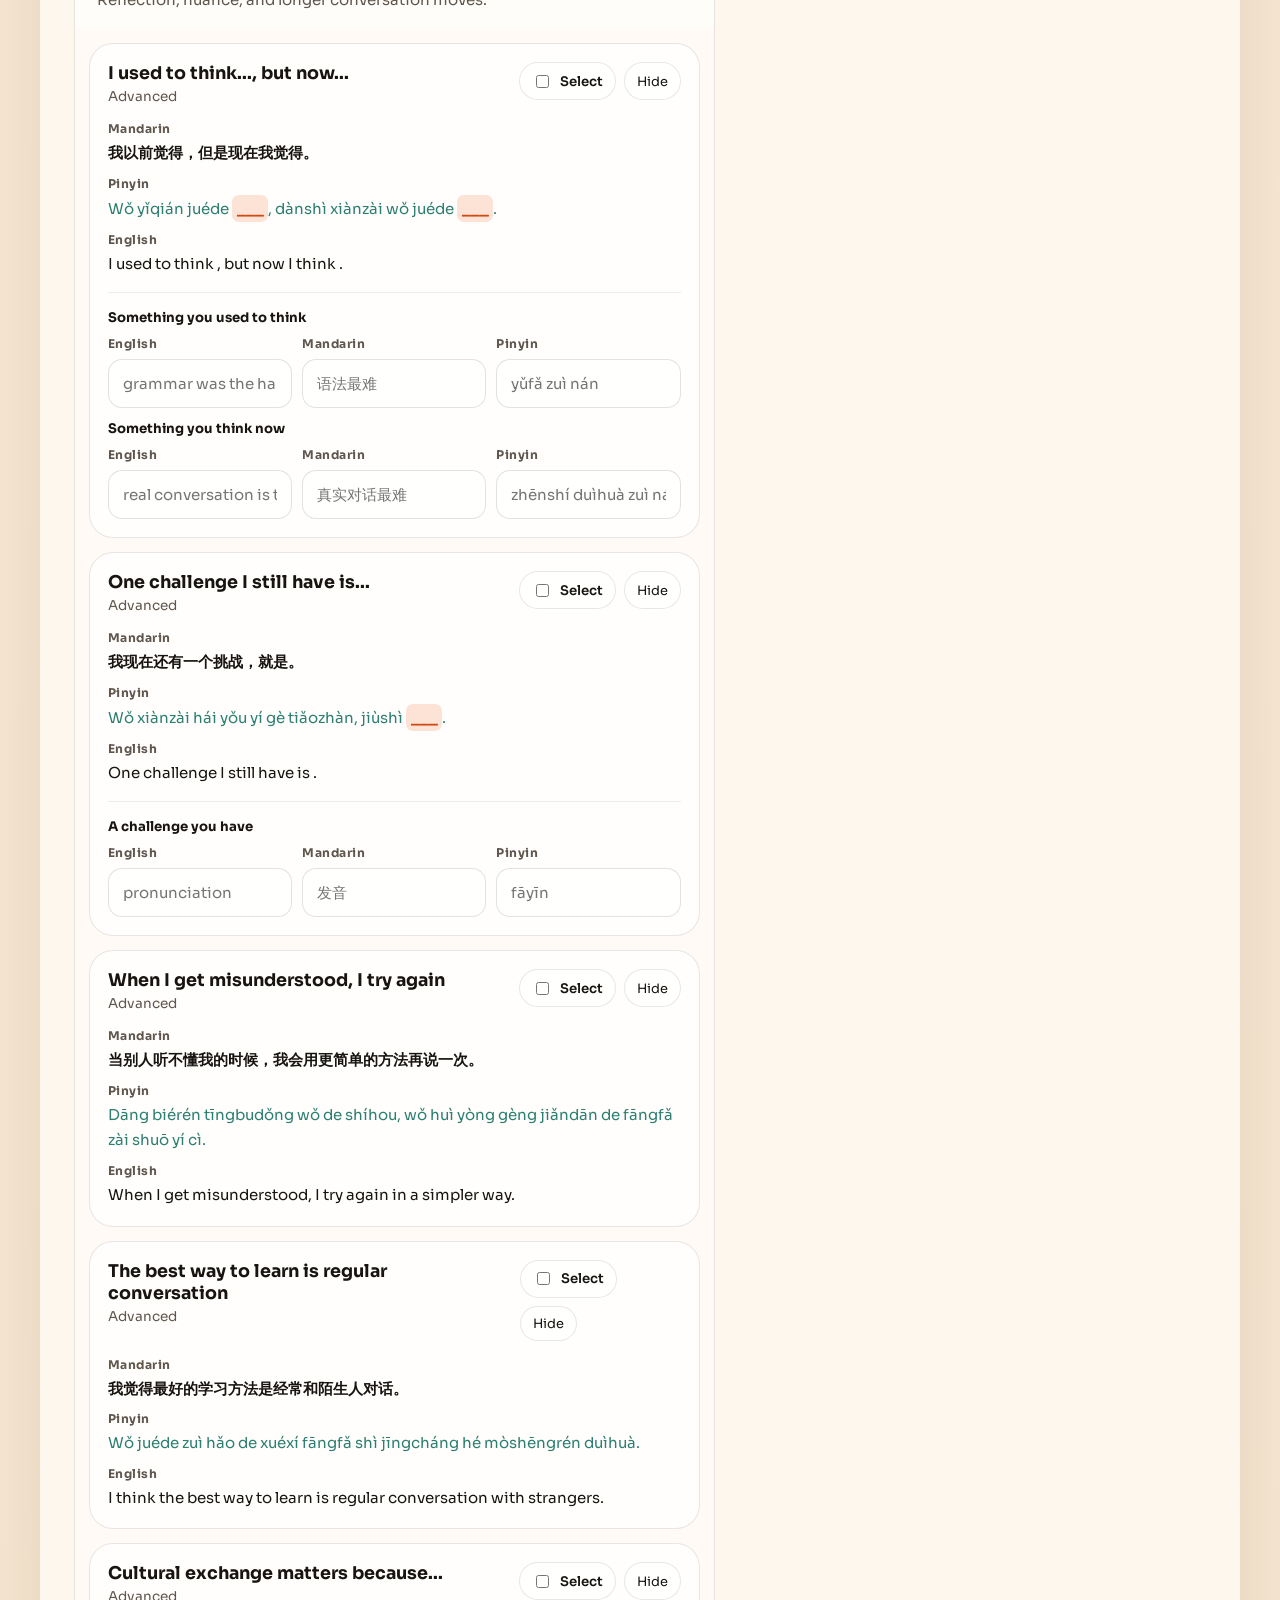
==== commit b9228401: "Improve mobile layout and display controls" ====
--- a/chinese.html
+++ b/chinese.html
@@ -19,10 +19,12 @@
     <script>
       (() => {
         const savedTheme = localStorage.getItem("mesc-theme");
+        const savedFontScale = Number(localStorage.getItem("mesc-font-scale"));
         const systemDark = window.matchMedia("(prefers-color-scheme: dark)").matches;
         const theme = savedTheme === "light" || savedTheme === "dark" ? savedTheme : systemDark ? "dark" : "light";
         document.documentElement.dataset.theme = theme;
         document.documentElement.style.colorScheme = theme;
+        document.documentElement.style.setProperty("--font-scale", String(Number.isFinite(savedFontScale) ? savedFontScale : 1));
       })();
     </script>
     <link rel="stylesheet" href="styles.css" />
@@ -48,7 +50,12 @@
             <a href="chinese.html">Chinese</a>
             <a href="english.html">English</a>
           </nav>
-          <button class="theme-toggle" type="button" data-theme-toggle aria-label="Toggle colour theme">Dark mode</button>
+          <div class="site-preferences" aria-label="Display settings">
+            <button class="preference-button" type="button" data-font-size="decrease" aria-label="Decrease font size">A−</button>
+            <button class="preference-button" type="button" data-font-size="reset" aria-label="Reset font size">A</button>
+            <button class="preference-button" type="button" data-font-size="increase" aria-label="Increase font size">A+</button>
+            <button class="theme-toggle preference-button" type="button" data-theme-toggle aria-label="Toggle colour theme">Theme</button>
+          </div>
         </div>
       </header>
 
--- a/styles.css
+++ b/styles.css
@@ -1,4 +1,5 @@
 :root {
+  --font-scale: 1;
   --bg: #fbf3e5;
   --bg-deep: #f5e6cc;
   --paper: rgba(255, 251, 244, 0.82);
@@ -41,6 +42,7 @@
 
 html {
   scroll-behavior: smooth;
+  font-size: calc(16px * var(--font-scale));
 }
 
 body {
@@ -147,7 +149,10 @@
 .site-header-actions {
   display: flex;
   align-items: center;
+  flex-wrap: wrap;
+  justify-content: flex-end;
   gap: 12px;
+  min-width: 0;
 }
 
 .brand {
@@ -192,6 +197,7 @@
   flex-wrap: wrap;
   justify-content: flex-end;
   gap: 10px;
+  min-width: 0;
 }
 
 .site-nav a {
@@ -210,8 +216,18 @@
   transform: translateY(-1px);
 }
 
+.site-preferences {
+  display: flex;
+  flex-wrap: wrap;
+  align-items: center;
+  justify-content: flex-end;
+  gap: 8px;
+}
+
+.preference-button,
 .theme-toggle {
   min-height: 44px;
+  min-width: 44px;
   padding: 0 14px;
   border-radius: 999px;
   border: 1px solid var(--line);
@@ -222,6 +238,17 @@
   font-weight: 700;
   cursor: pointer;
   transition: background-color 180ms ease, color 180ms ease, transform 180ms ease, border-color 180ms ease;
+}
+
+.preference-button:disabled {
+  opacity: 0.45;
+  cursor: default;
+  transform: none;
+}
+
+.preference-button:disabled:hover,
+.preference-button:disabled:focus-visible {
+  transform: none;
 }
 
 .theme-toggle:hover,
@@ -1772,7 +1799,7 @@
 
 @media (max-width: 820px) {
   .site-wrap {
-    width: min(calc(100% - 20px), var(--content-width));
+    width: min(calc(100% - 14px), var(--content-width));
   }
 
   .site-header,
@@ -1794,10 +1821,15 @@
     padding-bottom: 14px;
   }
 
+  .site-header-actions {
+    width: 100%;
+    align-items: stretch;
+  }
+
   .hero,
   .section,
   .cta {
-    padding: 24px 20px;
+    padding: 22px 18px;
   }
 
   .hero h1 {
@@ -1868,6 +1900,10 @@
 }
 
 @media (max-width: 540px) {
+  .site-wrap {
+    width: min(calc(100% - 10px), var(--content-width));
+  }
+
   .brand-copy strong {
     font-size: 0.9rem;
   }
@@ -1881,12 +1917,19 @@
   }
 
   .site-nav a {
-    padding: 8px 11px;
+    padding: 8px 10px;
     font-size: 0.86rem;
   }
 
+  .site-preferences {
+    width: 100%;
+    justify-content: space-between;
+  }
+
+  .preference-button,
   .theme-toggle {
-    width: 100%;
+    flex: 1 1 0;
+    min-width: 0;
   }
 
   .speed-control {
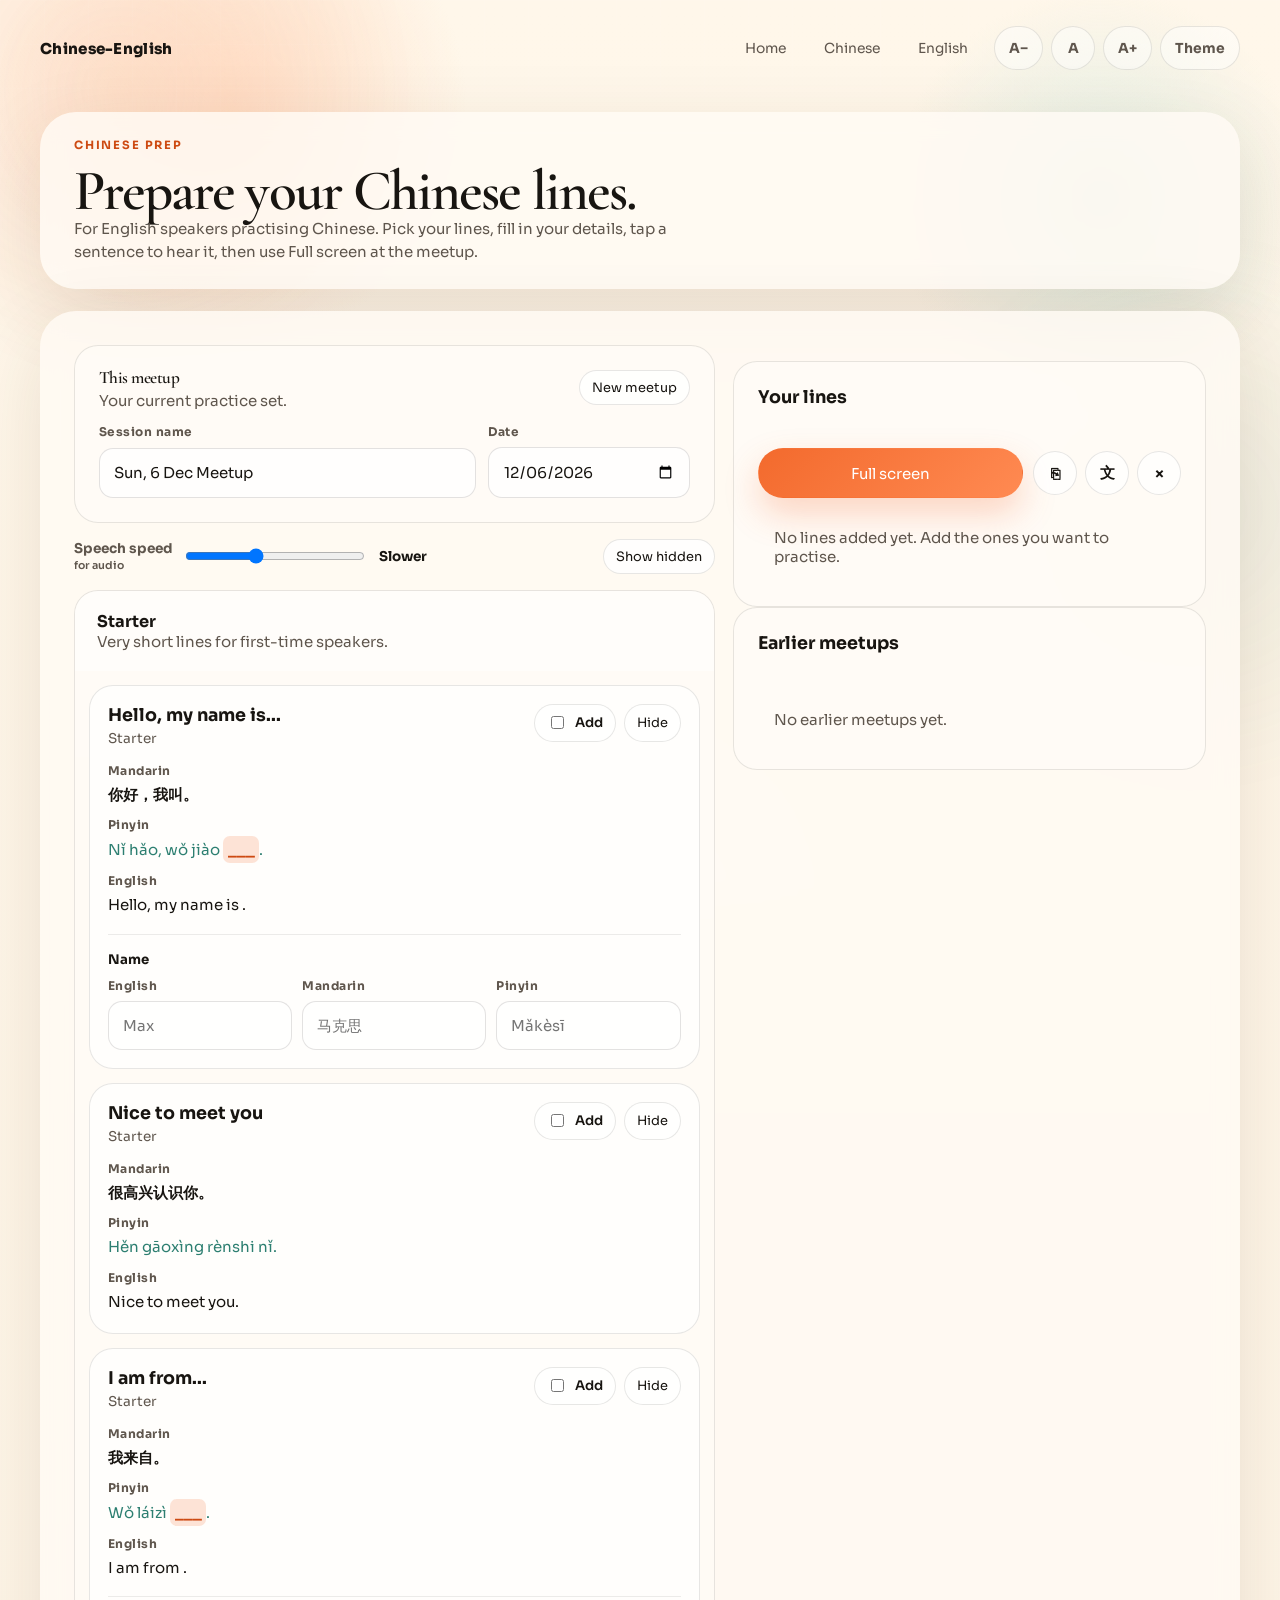
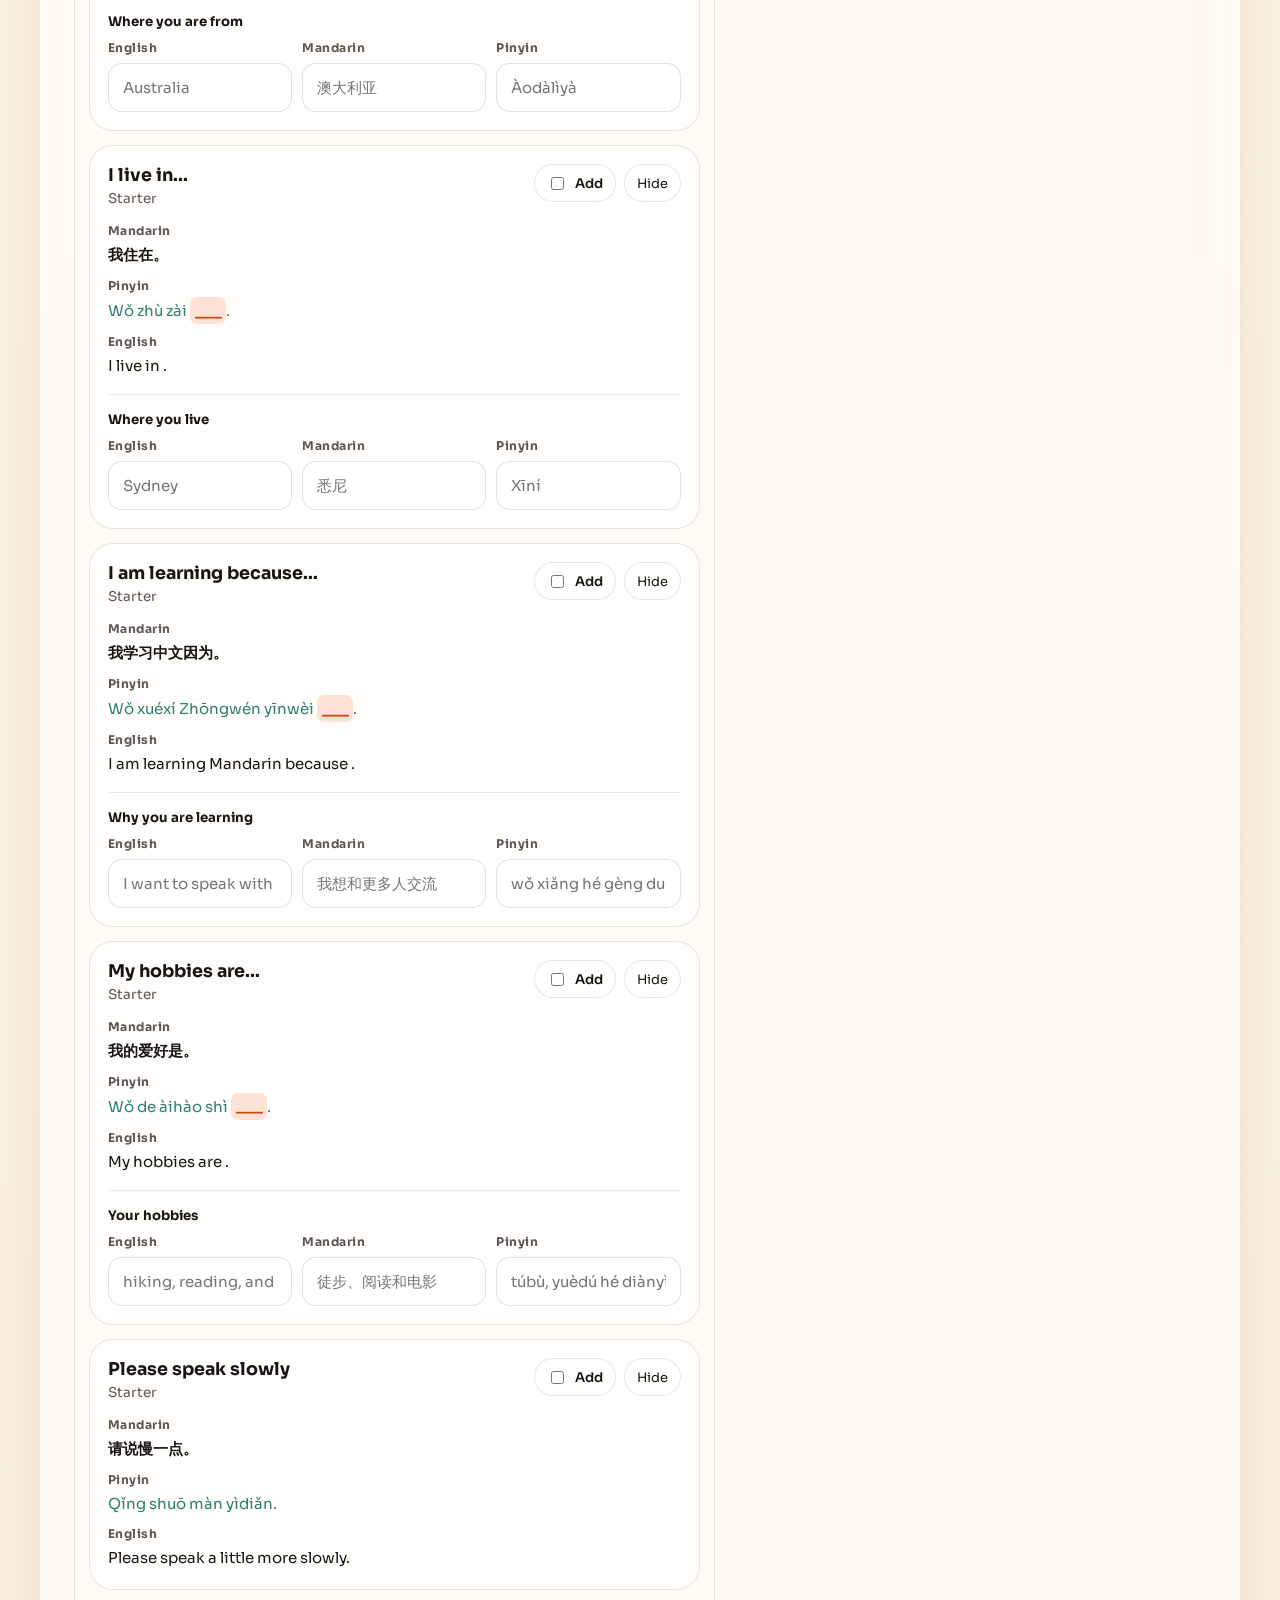
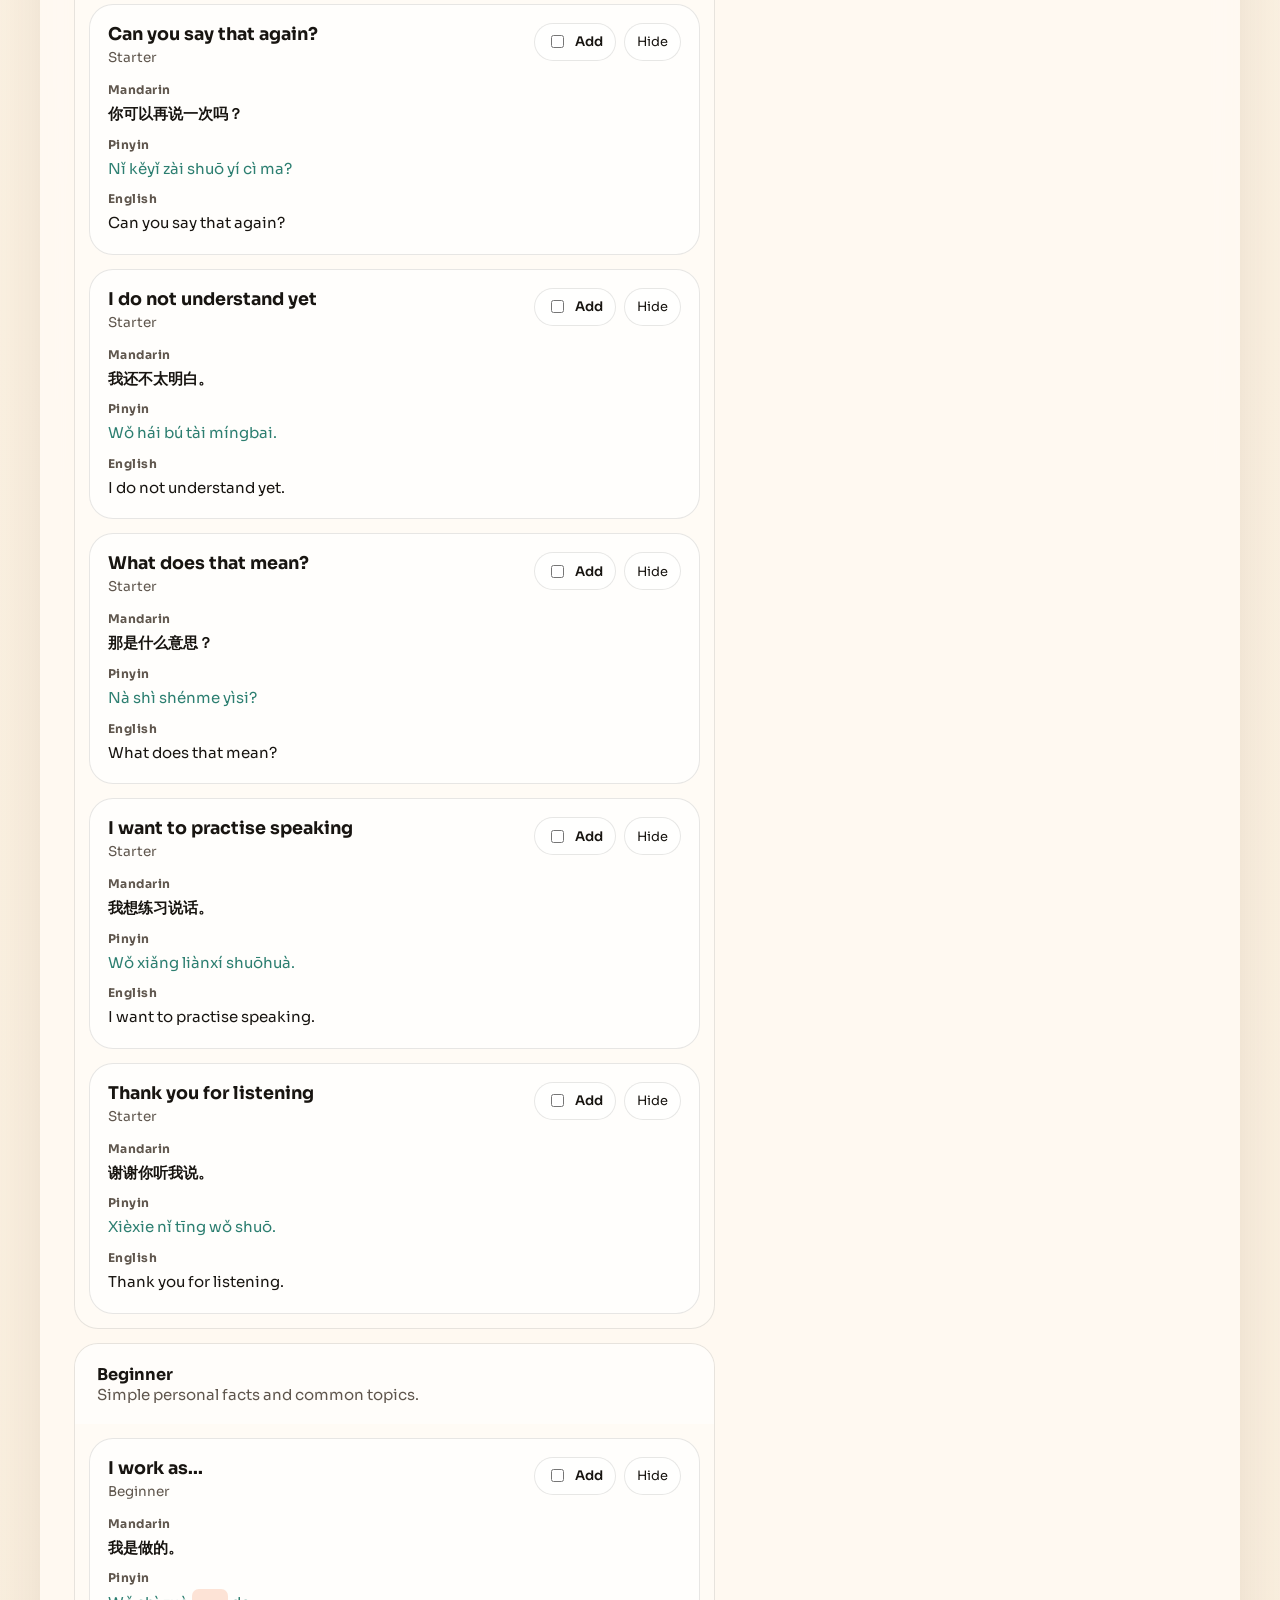
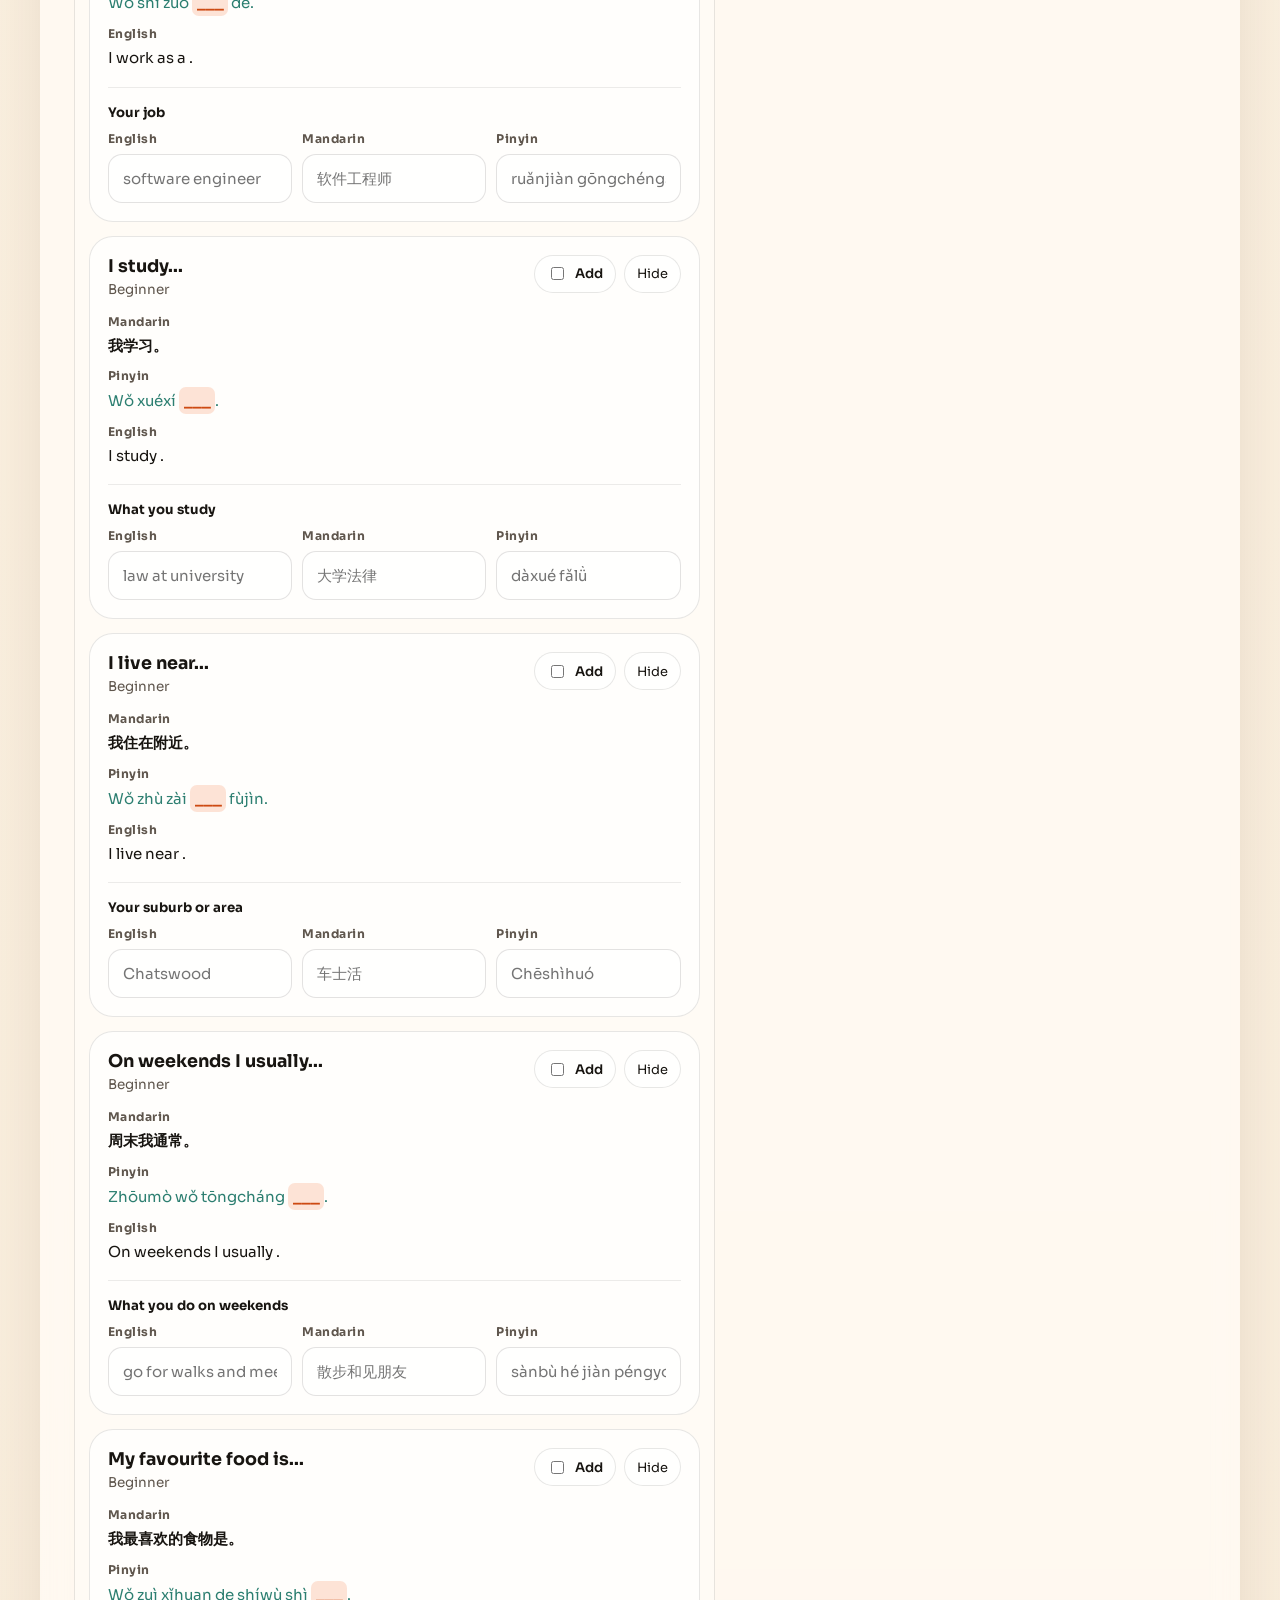
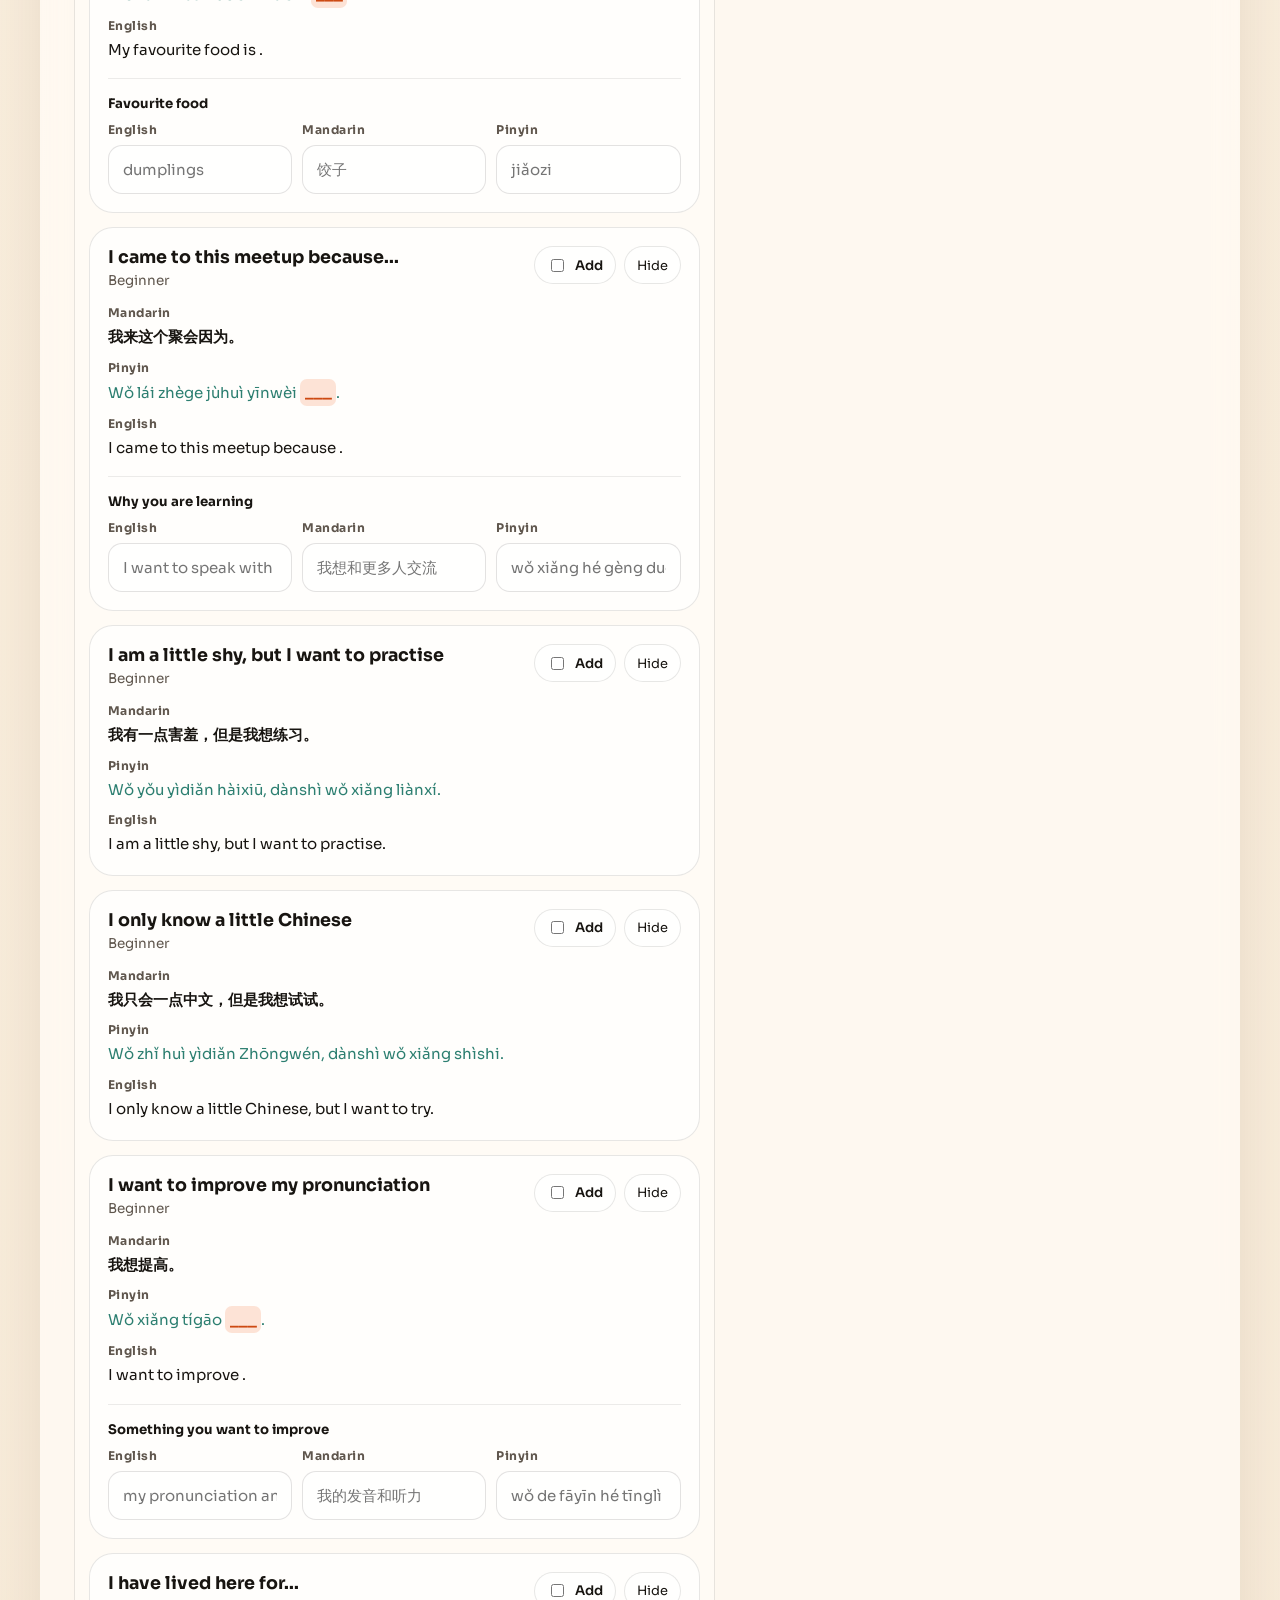
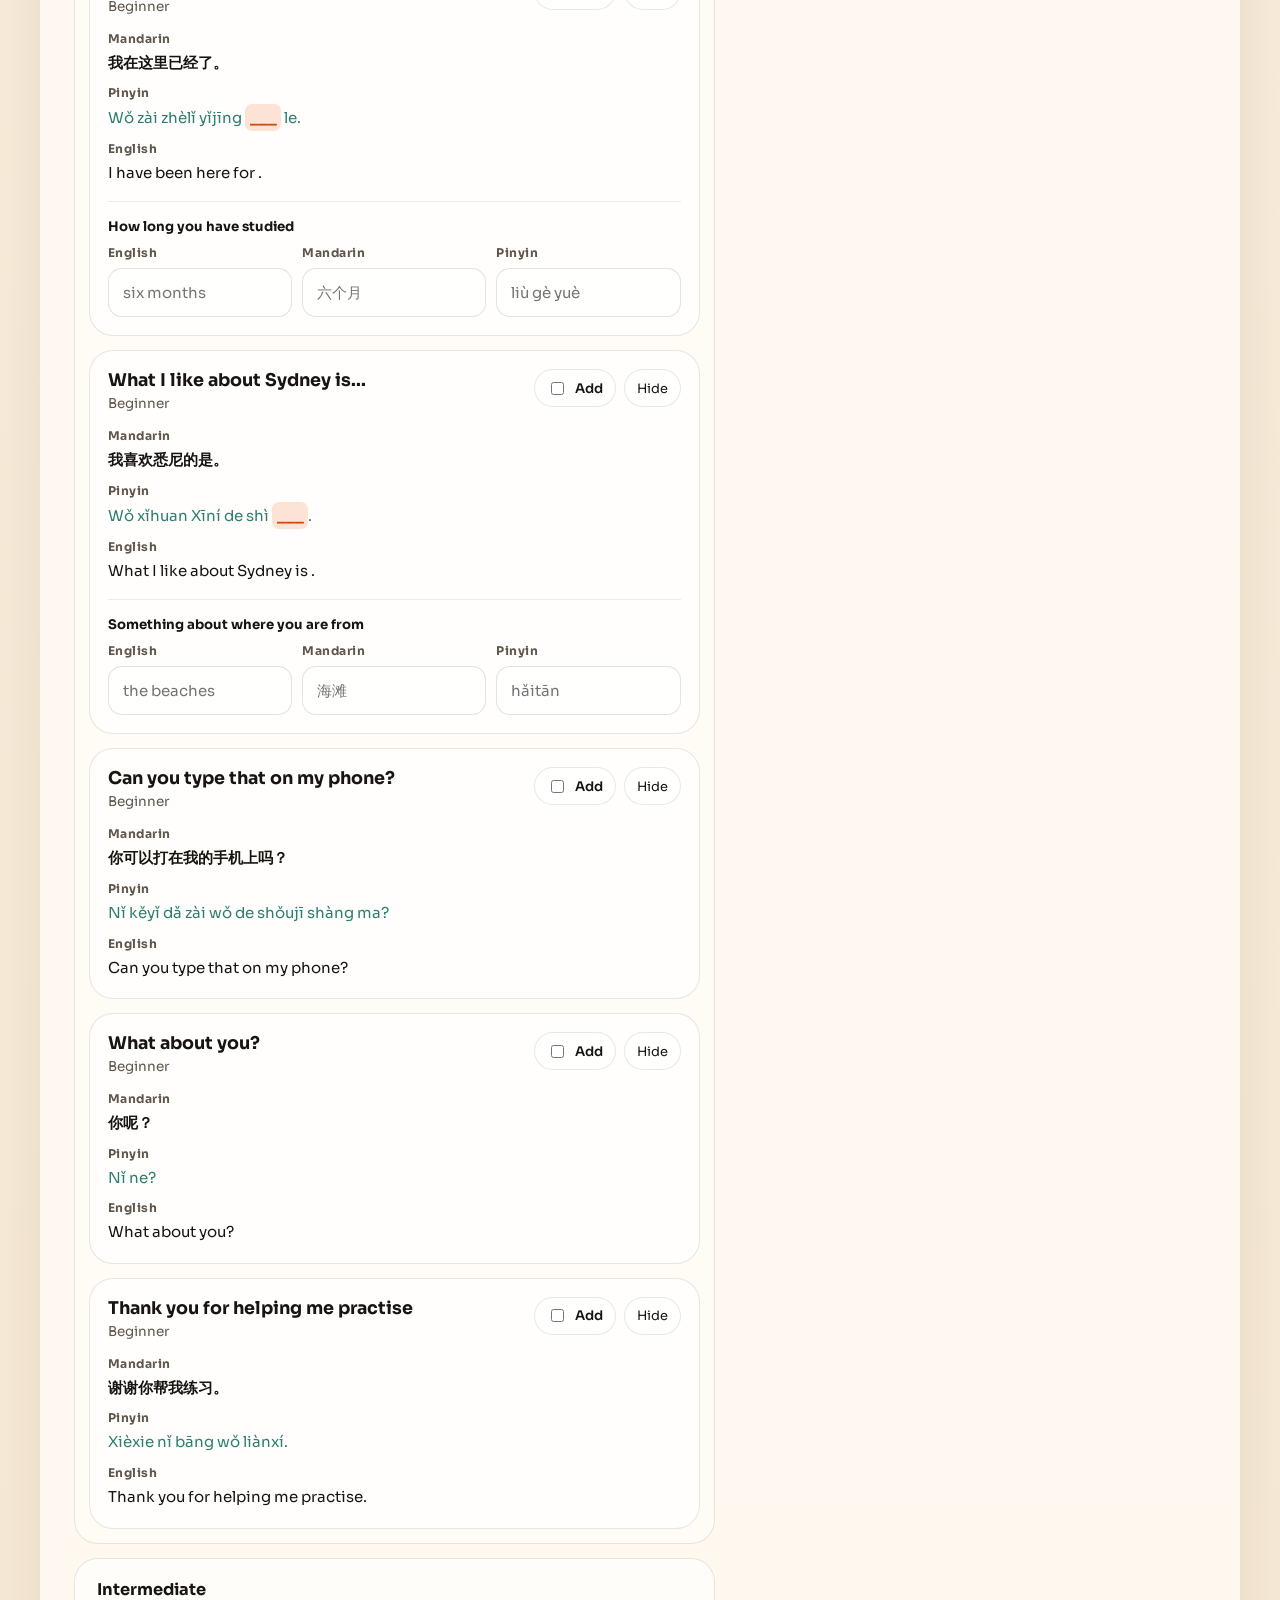
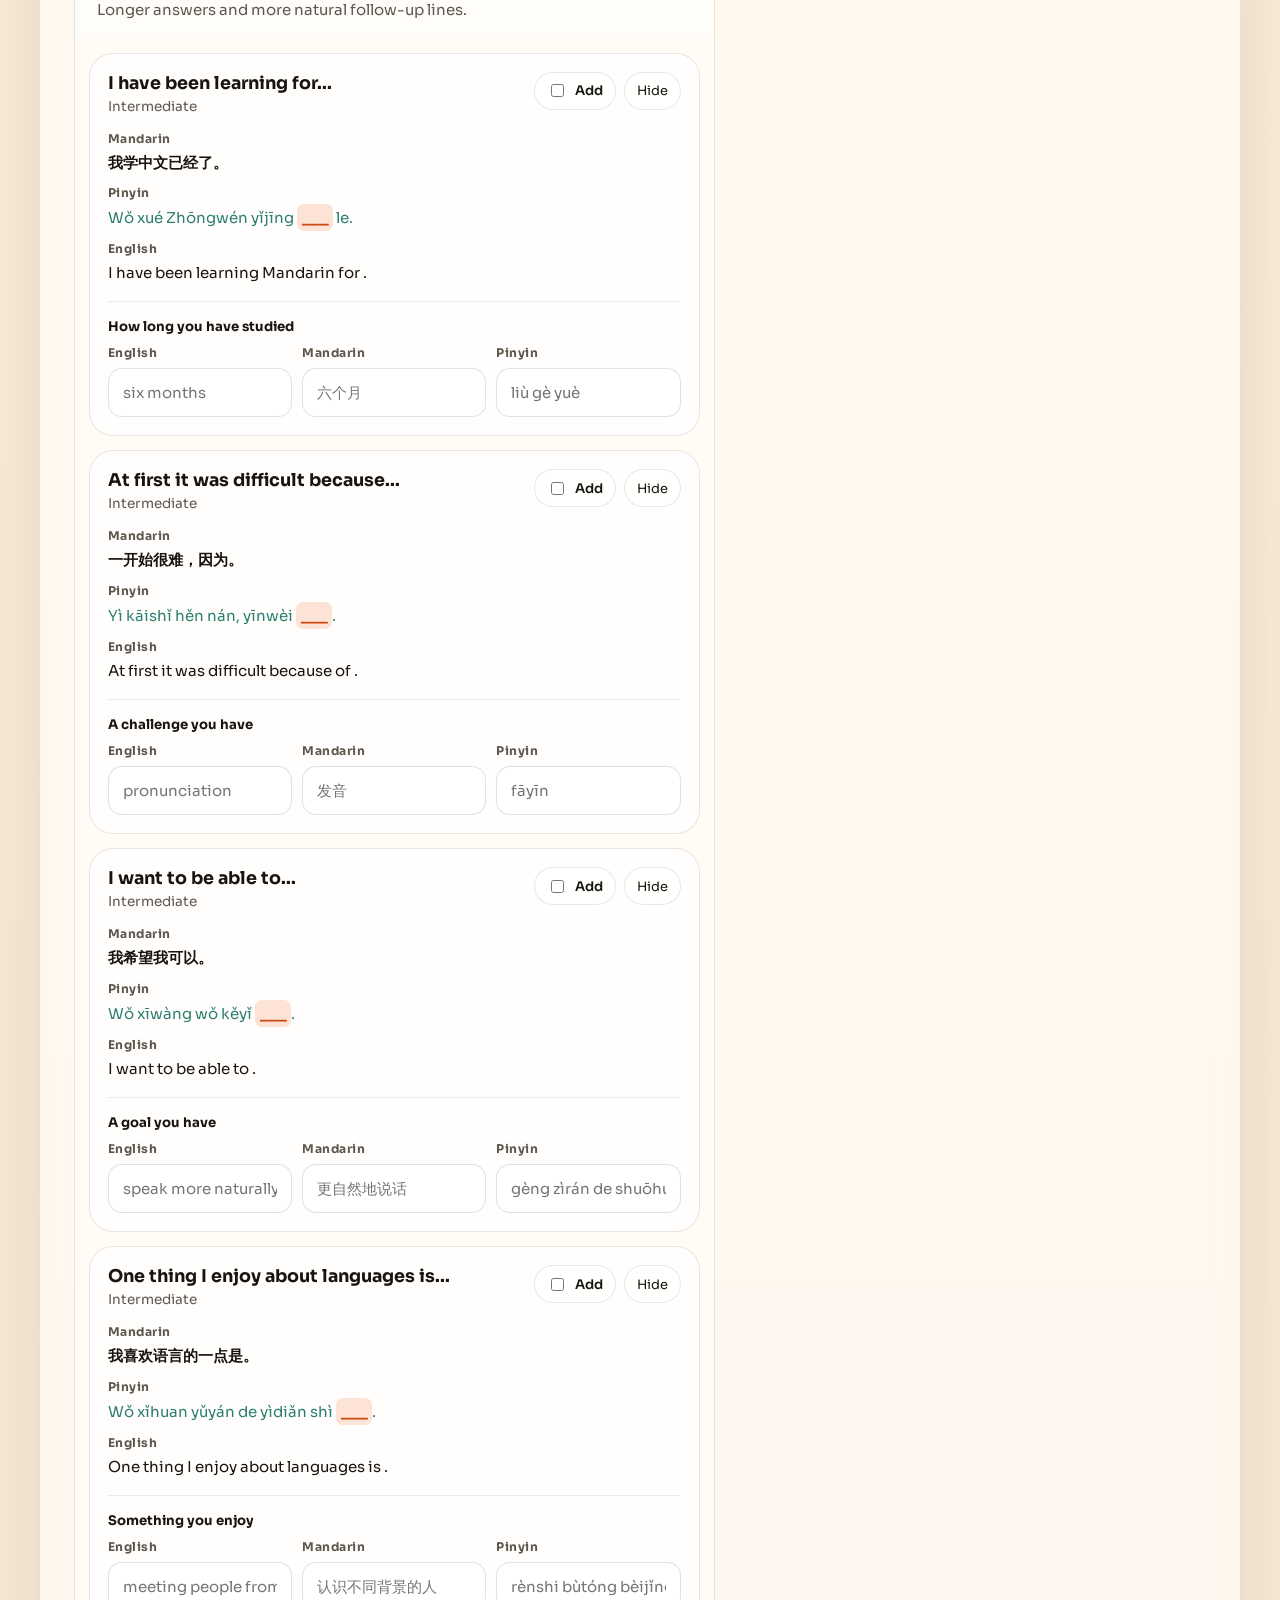
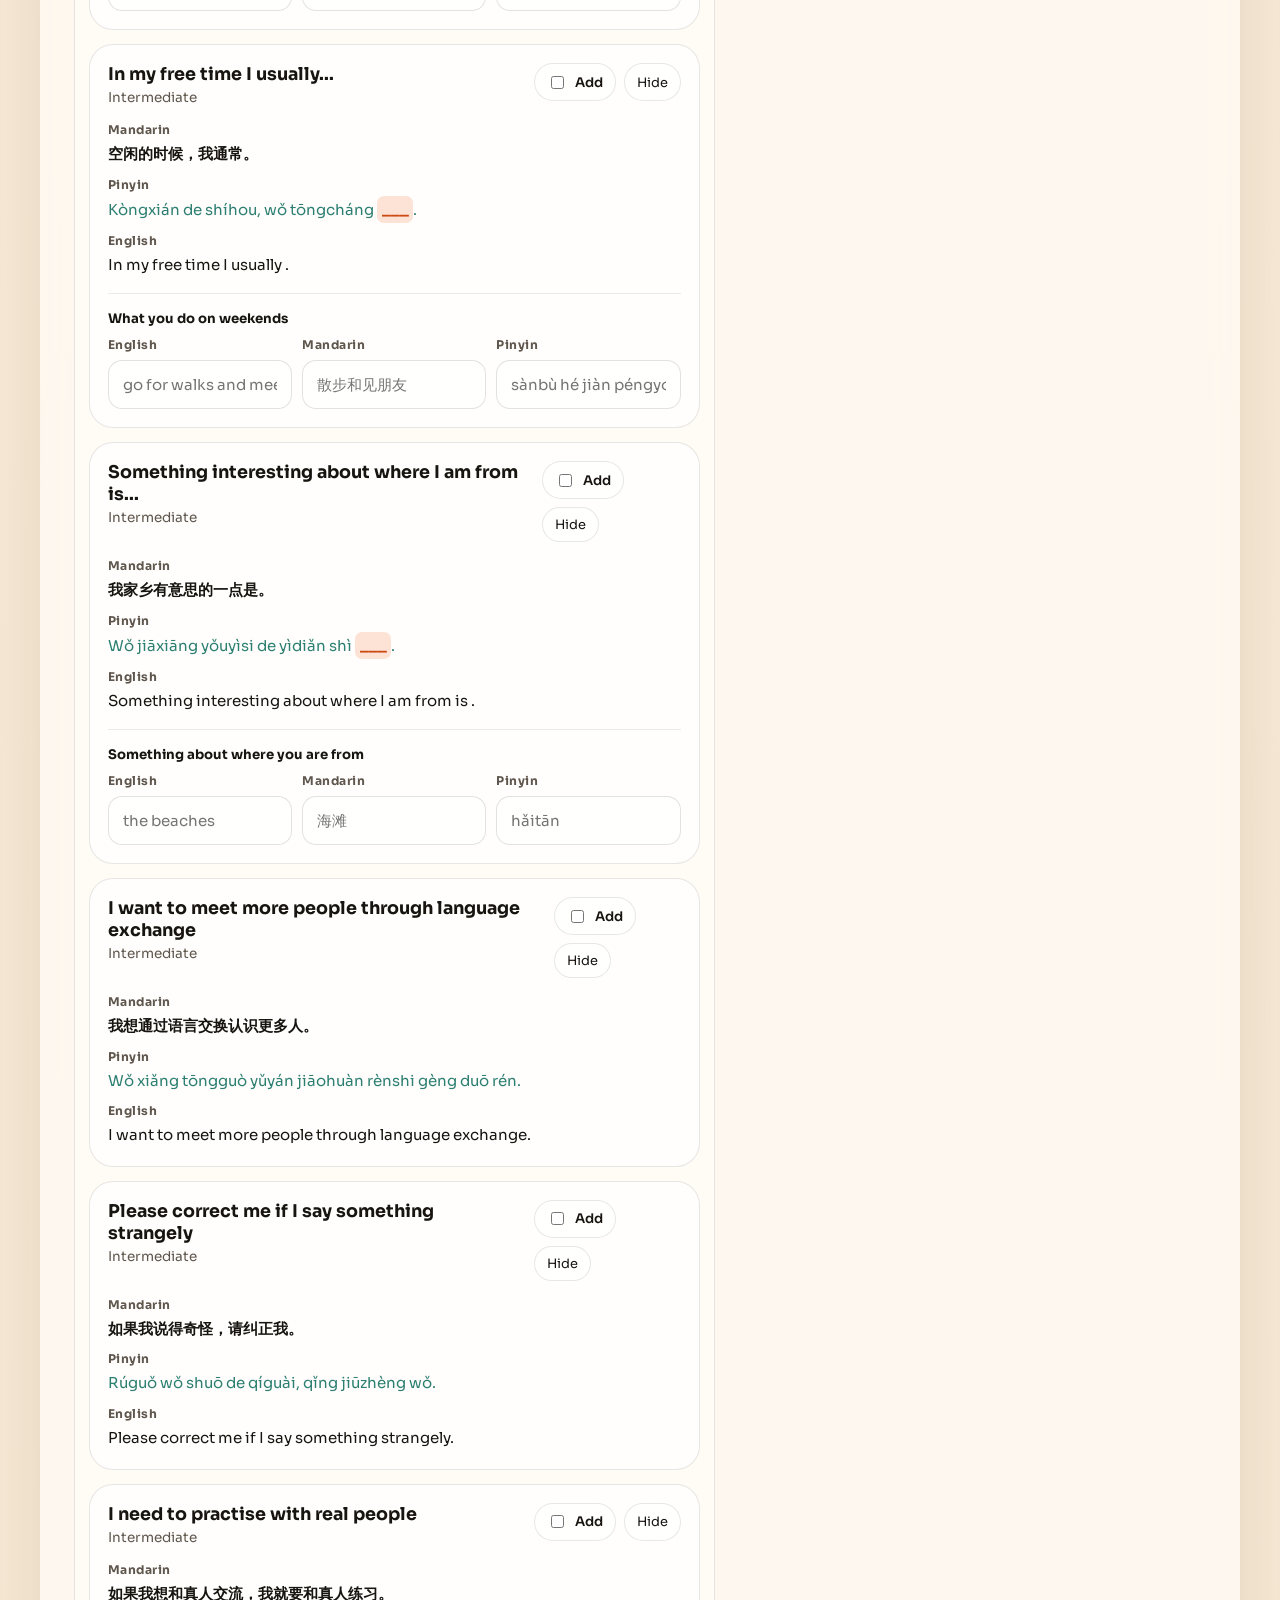
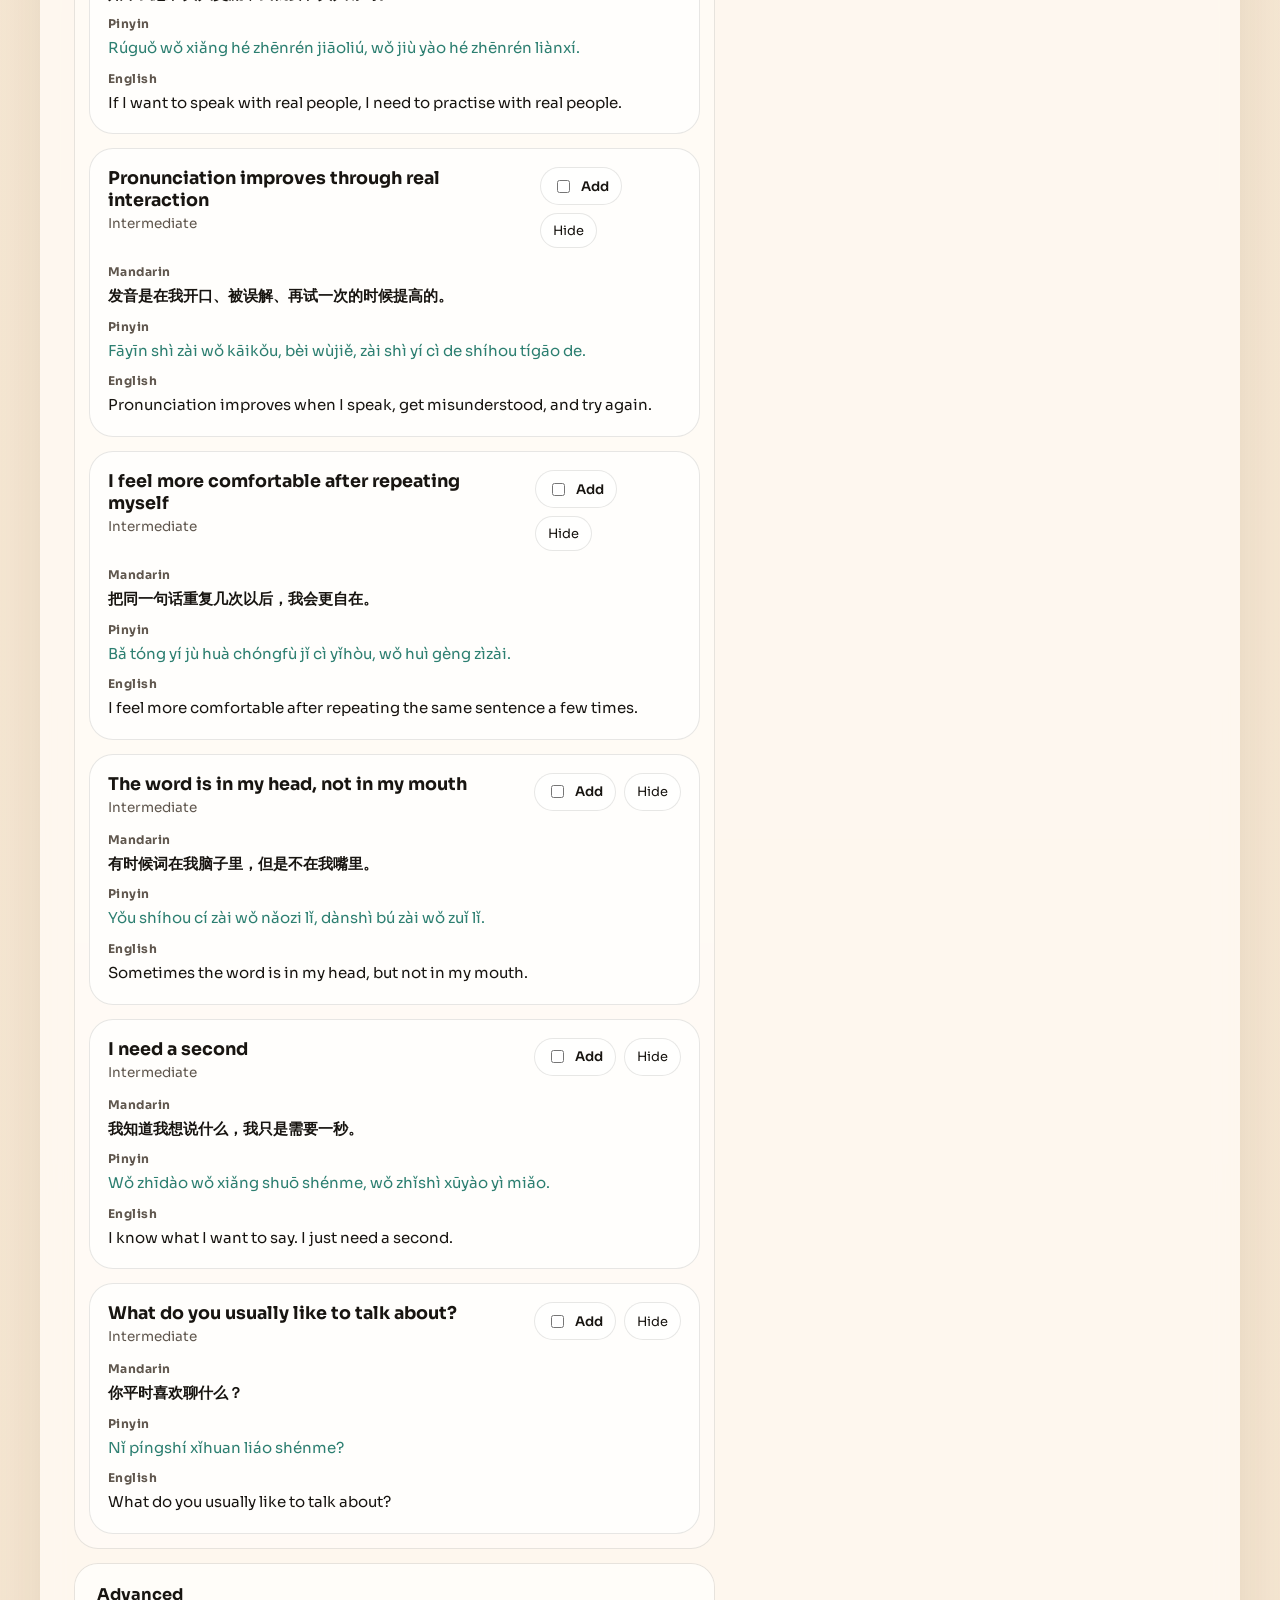
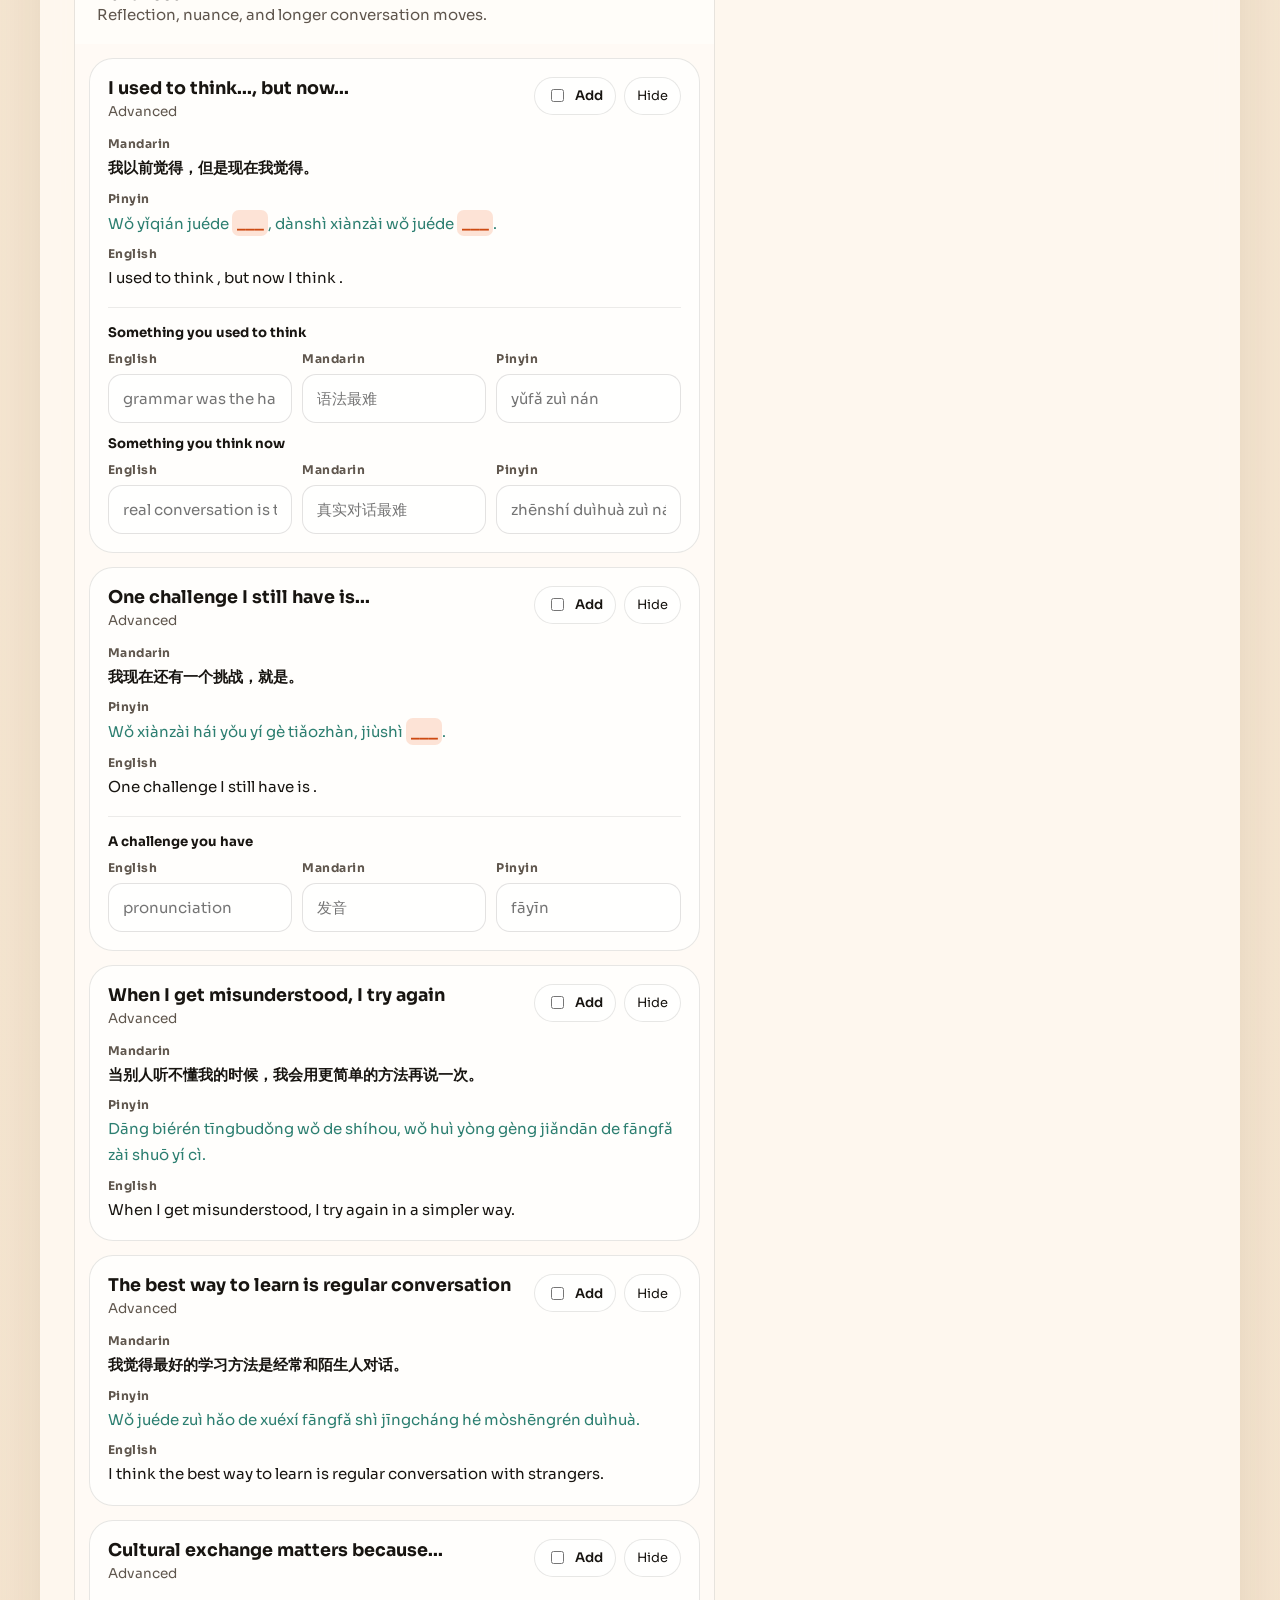
==== commit f5b3947e: "Simplify prep UI and add mobile menu" ====
--- a/chinese.html
+++ b/chinese.html
@@ -37,14 +37,16 @@
     <div class="site-wrap">
       <header class="site-header">
         <a class="brand" href="index.html" aria-label="Return to homepage">
-          <span class="brand-mark">ME</span>
-          <span class="brand-copy">
-            <strong>Sydney Mandarin and English Social Club</strong>
-            <span>Chinese preparation page</span>
-          </span>
+          <span class="brand-title">Chinese-English</span>
         </a>
 
-        <div class="site-header-actions">
+        <button class="nav-toggle" type="button" data-nav-toggle aria-expanded="false" aria-controls="siteHeaderPanel" aria-label="Open menu">
+          <span></span>
+          <span></span>
+          <span></span>
+        </button>
+
+        <div class="site-header-actions" id="siteHeaderPanel" data-nav-panel>
           <nav class="site-nav" aria-label="Primary">
             <a href="index.html">Home</a>
             <a href="chinese.html">Chinese</a>
@@ -65,7 +67,7 @@
             <div>
               <p class="eyebrow">Chinese prep</p>
               <h1 class="prep-title">Prepare your Chinese lines.</h1>
-              <p class="prep-note">For English speakers practising Chinese.</p>
+              <p class="prep-note">For English speakers practising Chinese. Pick your lines, fill in your details, tap a sentence to hear it, then use Full screen at the meetup.</p>
             </div>
           </div>
         </section>
@@ -76,10 +78,10 @@
               <div class="builder-card prep-session-card">
                 <div class="prep-session-head">
                   <div>
-                    <h2>Current session</h2>
-                    <p>One active meetup prep at a time.</p>
+                    <h2>This meetup</h2>
+                    <p>Your current practice set.</p>
                   </div>
-                  <button class="mini-button" id="newSessionButton" type="button">New session</button>
+                  <button class="mini-button" id="newSessionButton" type="button">New meetup</button>
                 </div>
                 <div class="prep-session-fields">
                   <label class="field">
@@ -95,12 +97,12 @@
 
               <div class="prep-toolbar">
                 <label class="speed-control" for="speechRateInput">
-                  <span>Speed</span>
+                  <span>Speech speed <small>for audio</small></span>
                   <input id="speechRateInput" type="range" min="0.5" max="1.15" step="0.05" value="0.75" />
-                  <strong id="speechRateValue">0.75x</strong>
+                  <strong id="speechRateValue">Slower</strong>
                 </label>
                 <div class="prep-toolbar-actions">
-                  <button class="mini-button" id="restoreHiddenButton" type="button">Restore hidden</button>
+                  <button class="mini-button" id="restoreHiddenButton" type="button">Show hidden</button>
                 </div>
               </div>
               <div id="levelSections"></div>
@@ -109,11 +111,11 @@
             <aside class="prep-sidebar">
               <div class="builder-card output-card">
                 <div class="builder-card-head">
-                  <h3>Selected</h3>
+                  <h3>Your lines</h3>
                 </div>
 
                 <div class="output-actions">
-                  <button class="button button-primary output-button output-button-main" id="presentationModeButton" type="button">Presentation</button>
+                  <button class="button button-primary output-button output-button-main" id="presentationModeButton" type="button">Full screen</button>
                   <div class="output-utility-actions" aria-label="Utilities">
                     <button class="utility-button" id="copyPracticeButton" type="button" aria-label="Copy practice stack" title="Copy practice stack">⎘</button>
                     <button class="utility-button" id="copyBilingualButton" type="button" aria-label="Copy bilingual stack" title="Copy bilingual stack">文</button>
@@ -126,7 +128,7 @@
 
               <div class="builder-card archive-card">
                 <div class="builder-card-head">
-                  <h3>Past sessions</h3>
+                  <h3>Earlier meetups</h3>
                 </div>
                 <div class="archived-sessions" id="archivedSessions"></div>
               </div>
--- a/styles.css
+++ b/styles.css
@@ -146,6 +146,42 @@
   padding: 8px 0 20px;
 }
 
+.nav-toggle {
+  display: none;
+  align-items: center;
+  justify-content: center;
+  flex-direction: column;
+  gap: 5px;
+  width: 48px;
+  height: 48px;
+  padding: 0;
+  border-radius: 16px;
+  border: 1px solid var(--line);
+  background: rgba(255, 255, 255, 0.46);
+  cursor: pointer;
+}
+
+.nav-toggle span {
+  display: block;
+  width: 18px;
+  height: 2px;
+  border-radius: 999px;
+  background: var(--ink);
+  transition: transform 180ms ease, opacity 180ms ease;
+}
+
+.nav-toggle.is-open span:nth-child(1) {
+  transform: translateY(7px) rotate(45deg);
+}
+
+.nav-toggle.is-open span:nth-child(2) {
+  opacity: 0;
+}
+
+.nav-toggle.is-open span:nth-child(3) {
+  transform: translateY(-7px) rotate(-45deg);
+}
+
 .site-header-actions {
   display: flex;
   align-items: center;
@@ -158,8 +194,13 @@
 .brand {
   display: inline-flex;
   align-items: center;
-  gap: 14px;
   text-decoration: none;
+}
+
+.brand-title {
+  font-size: 1rem;
+  font-weight: 800;
+  letter-spacing: 0.02em;
 }
 
 .brand-mark {
@@ -1141,6 +1182,7 @@
   margin: 0;
   color: var(--muted);
   line-height: 1.5;
+  max-width: 60ch;
 }
 
 .prep-main {
@@ -1199,6 +1241,17 @@
   color: var(--muted);
   font-size: 0.9rem;
   font-weight: 700;
+}
+
+.speed-control span {
+  display: grid;
+  gap: 2px;
+}
+
+.speed-control small {
+  font-size: 0.72rem;
+  font-weight: 600;
+  color: var(--muted);
 }
 
 .speed-control input {
@@ -1803,7 +1856,6 @@
   }
 
   .site-header,
-  .site-header-actions,
   .intro-grid,
   .prep-split-grid,
   .manifesto-grid,
@@ -1821,9 +1873,25 @@
     padding-bottom: 14px;
   }
 
+  .nav-toggle {
+    display: inline-flex;
+  }
+
   .site-header-actions {
     width: 100%;
+    display: none;
+    flex-direction: column;
     align-items: stretch;
+    gap: 14px;
+    padding: 14px;
+    border: 1px solid var(--line);
+    border-radius: var(--radius-lg);
+    background: var(--paper);
+    box-shadow: var(--shadow);
+  }
+
+  .site-header-actions.is-open {
+    display: flex;
   }
 
   .hero,
@@ -1913,12 +1981,16 @@
   }
 
   .site-nav {
+    width: 100%;
+    flex-direction: column;
+    align-items: stretch;
     gap: 8px;
   }
 
   .site-nav a {
     padding: 8px 10px;
     font-size: 0.86rem;
+    text-align: center;
   }
 
   .site-preferences {
@@ -1927,7 +1999,8 @@
   }
 
   .preference-button,
-  .theme-toggle {
+  .theme-toggle,
+  .nav-toggle {
     flex: 1 1 0;
     min-width: 0;
   }
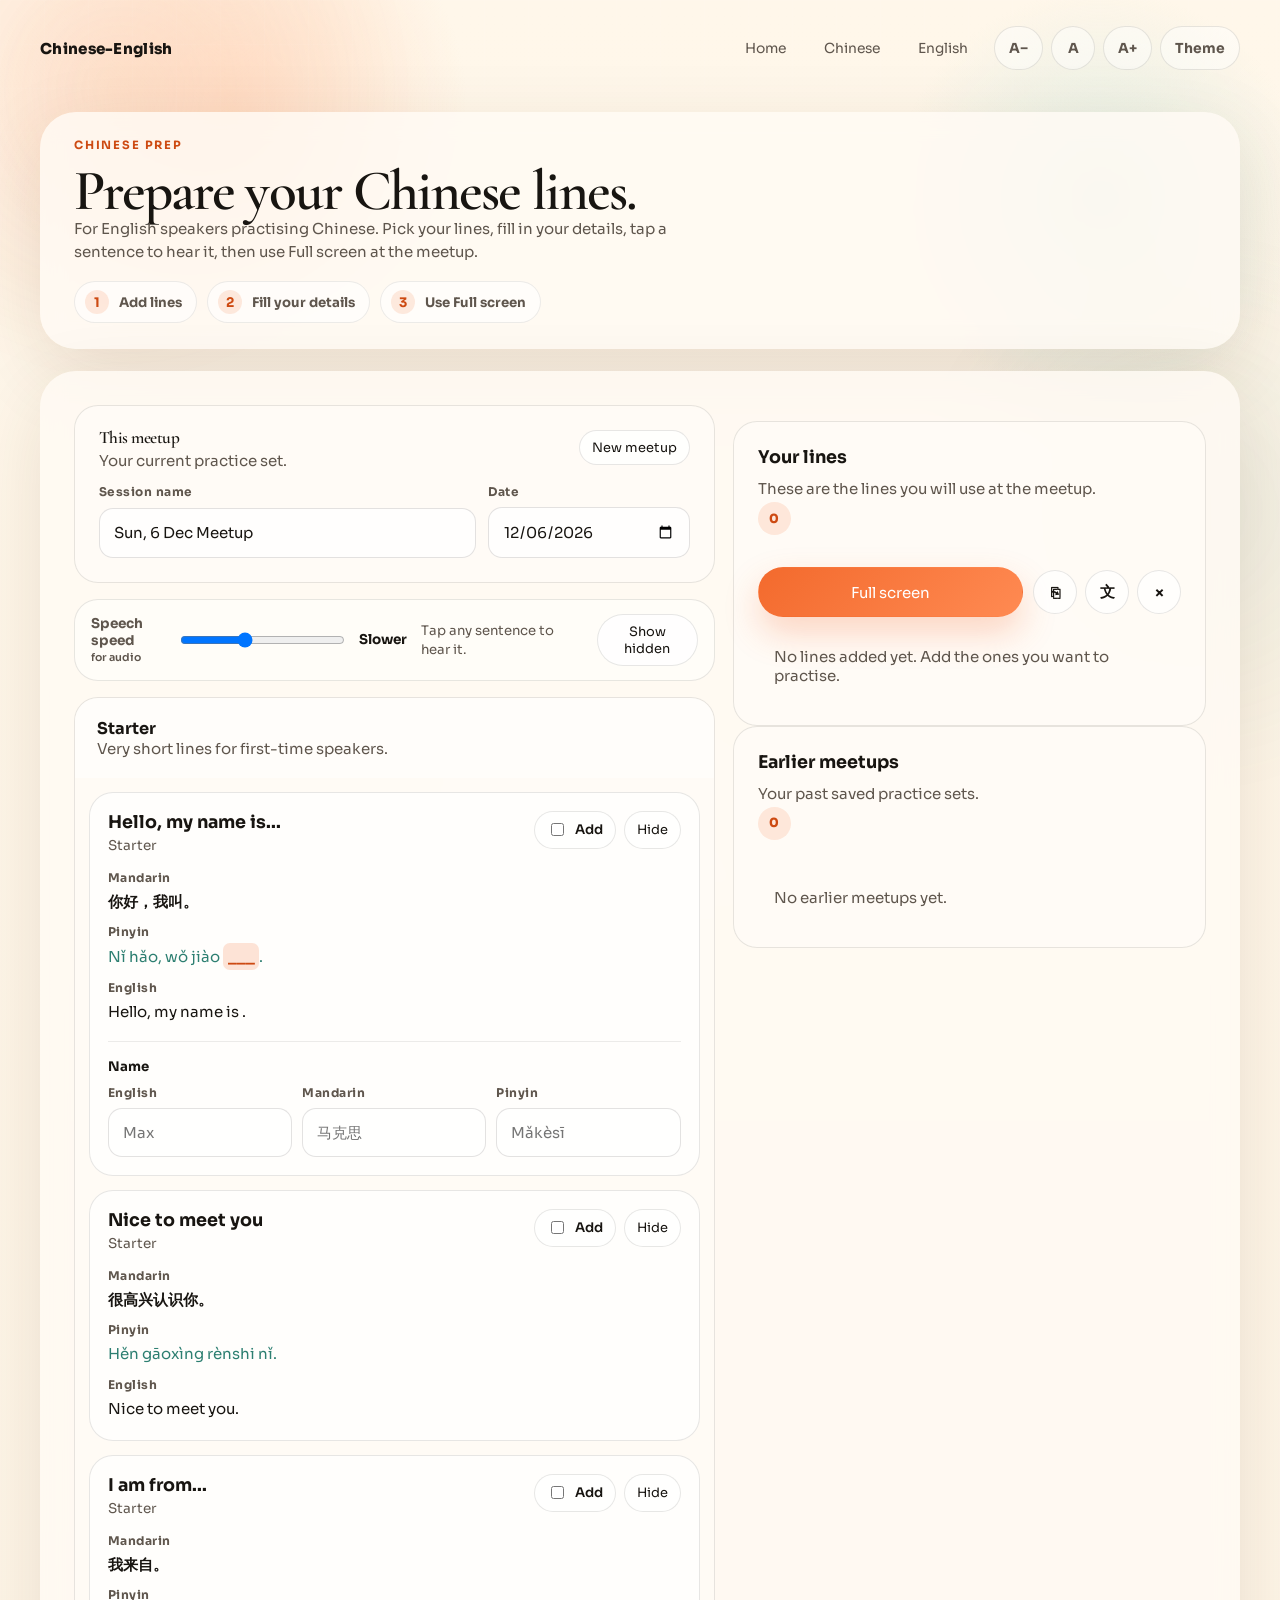
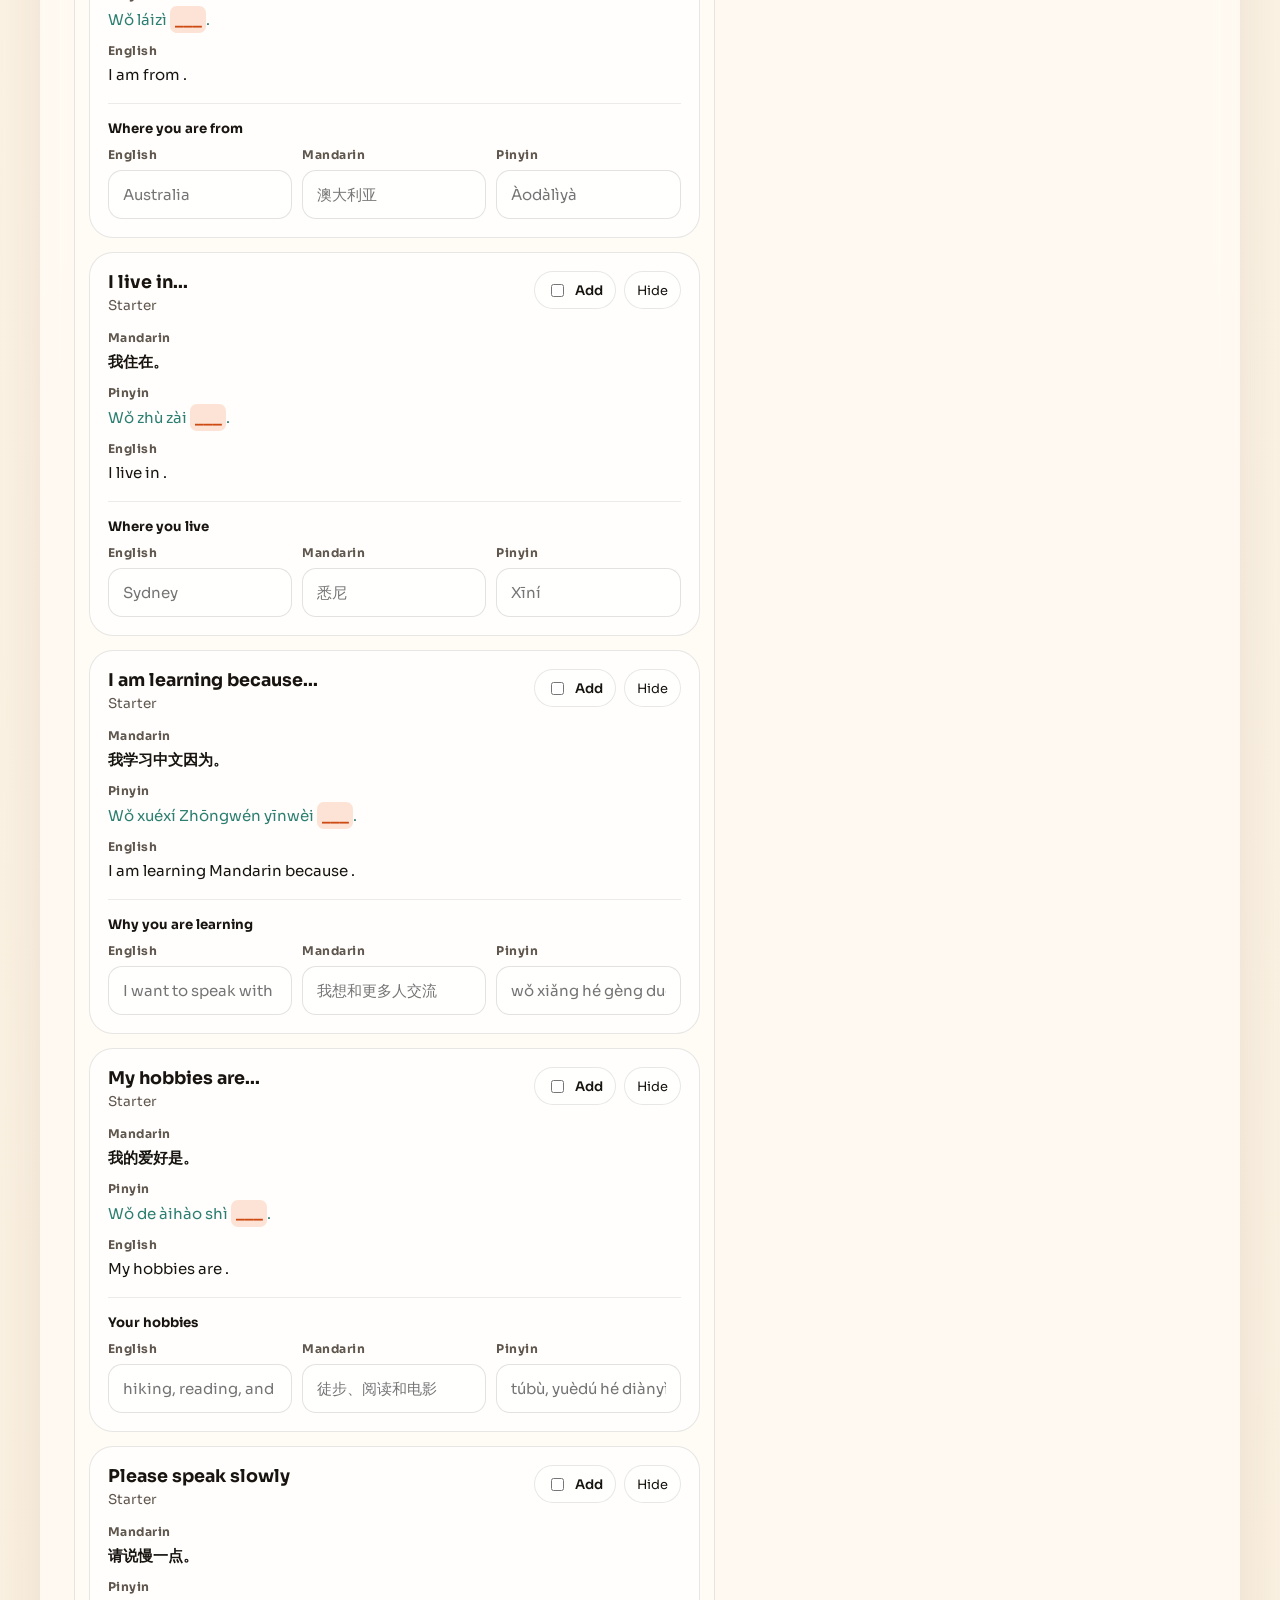
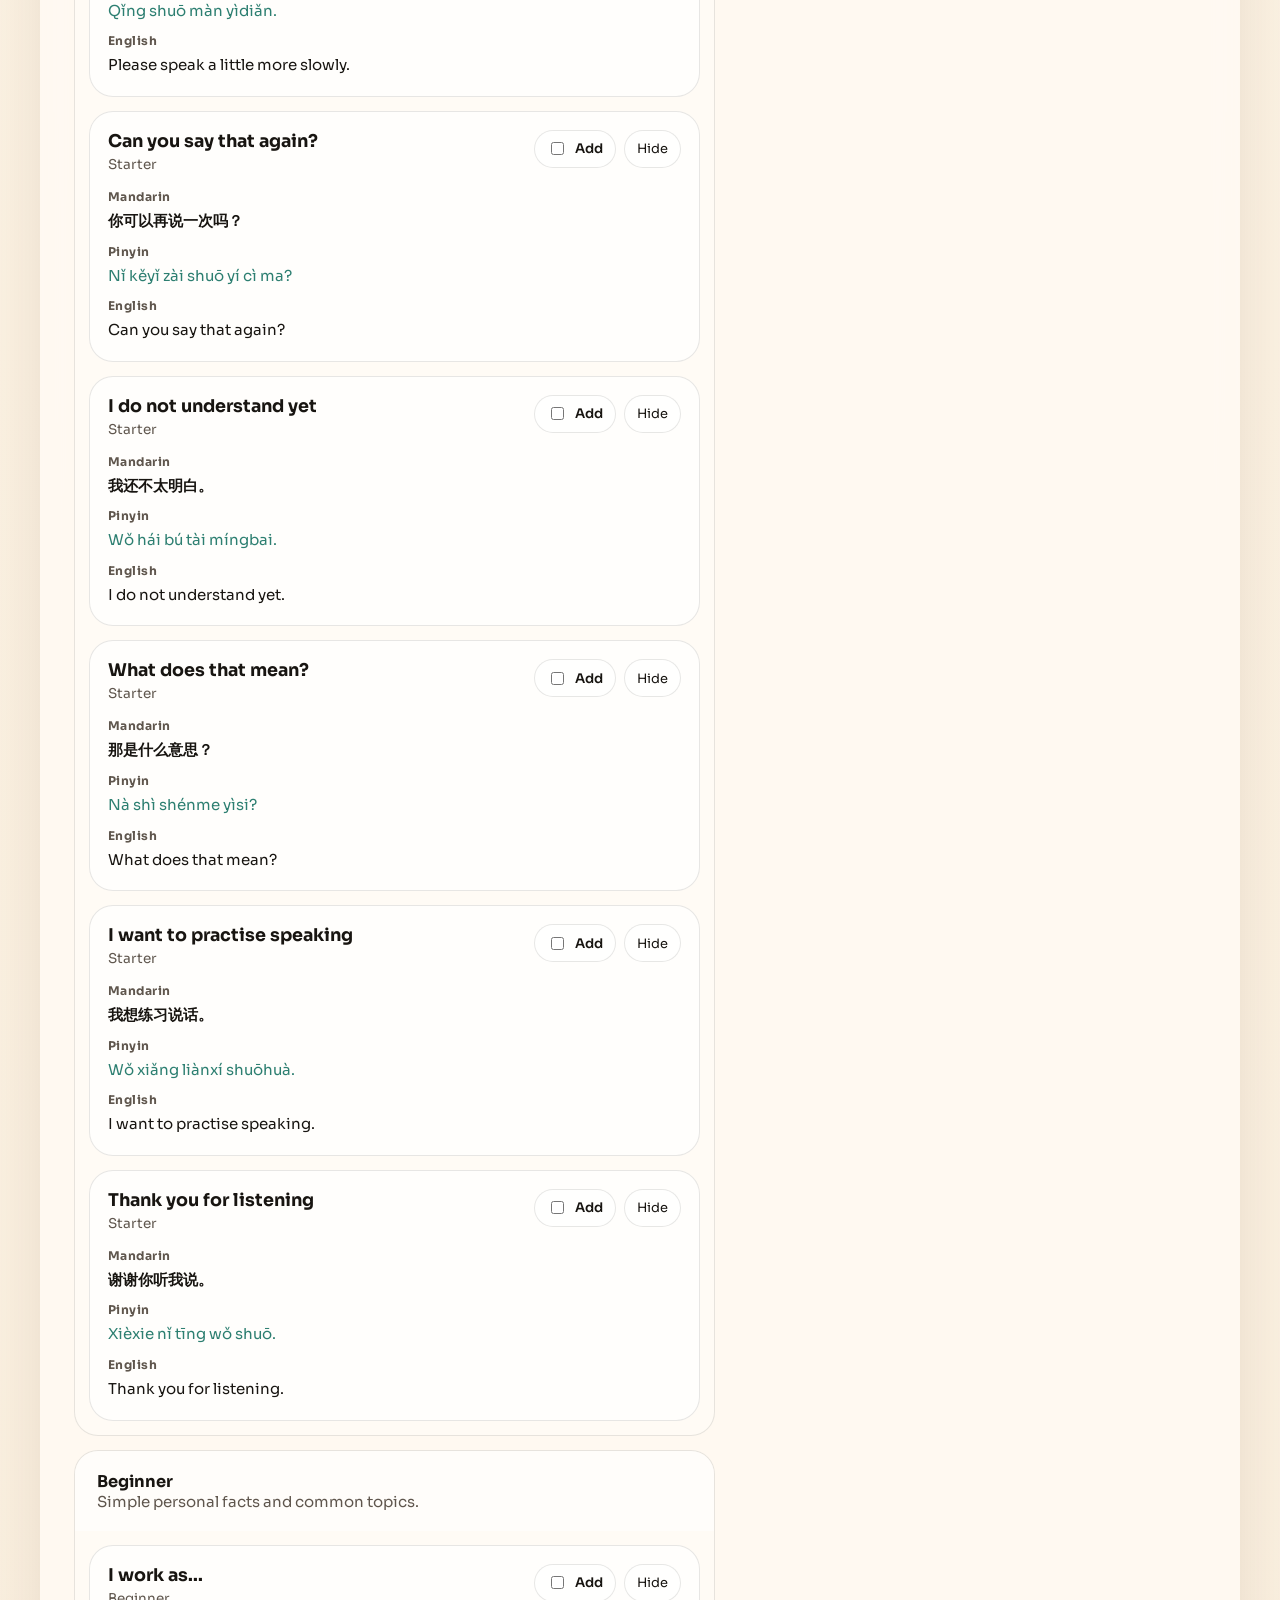
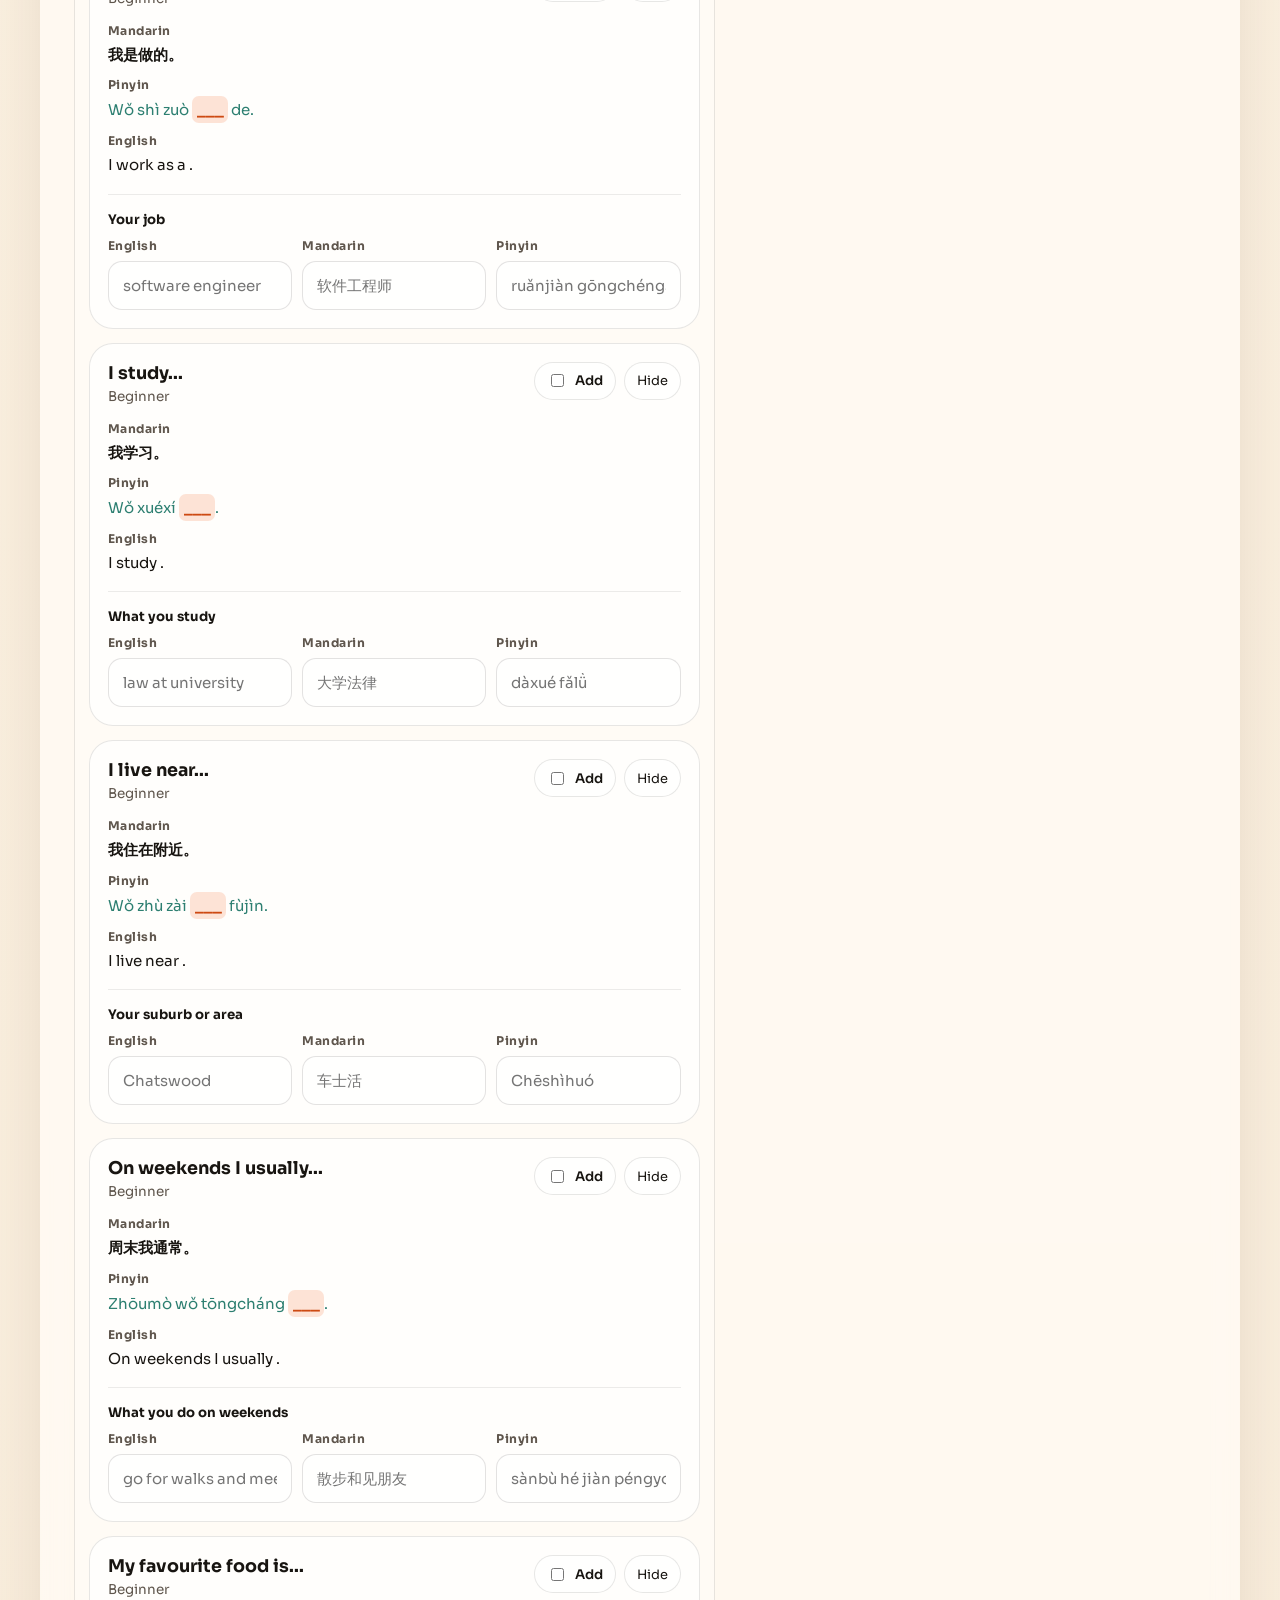
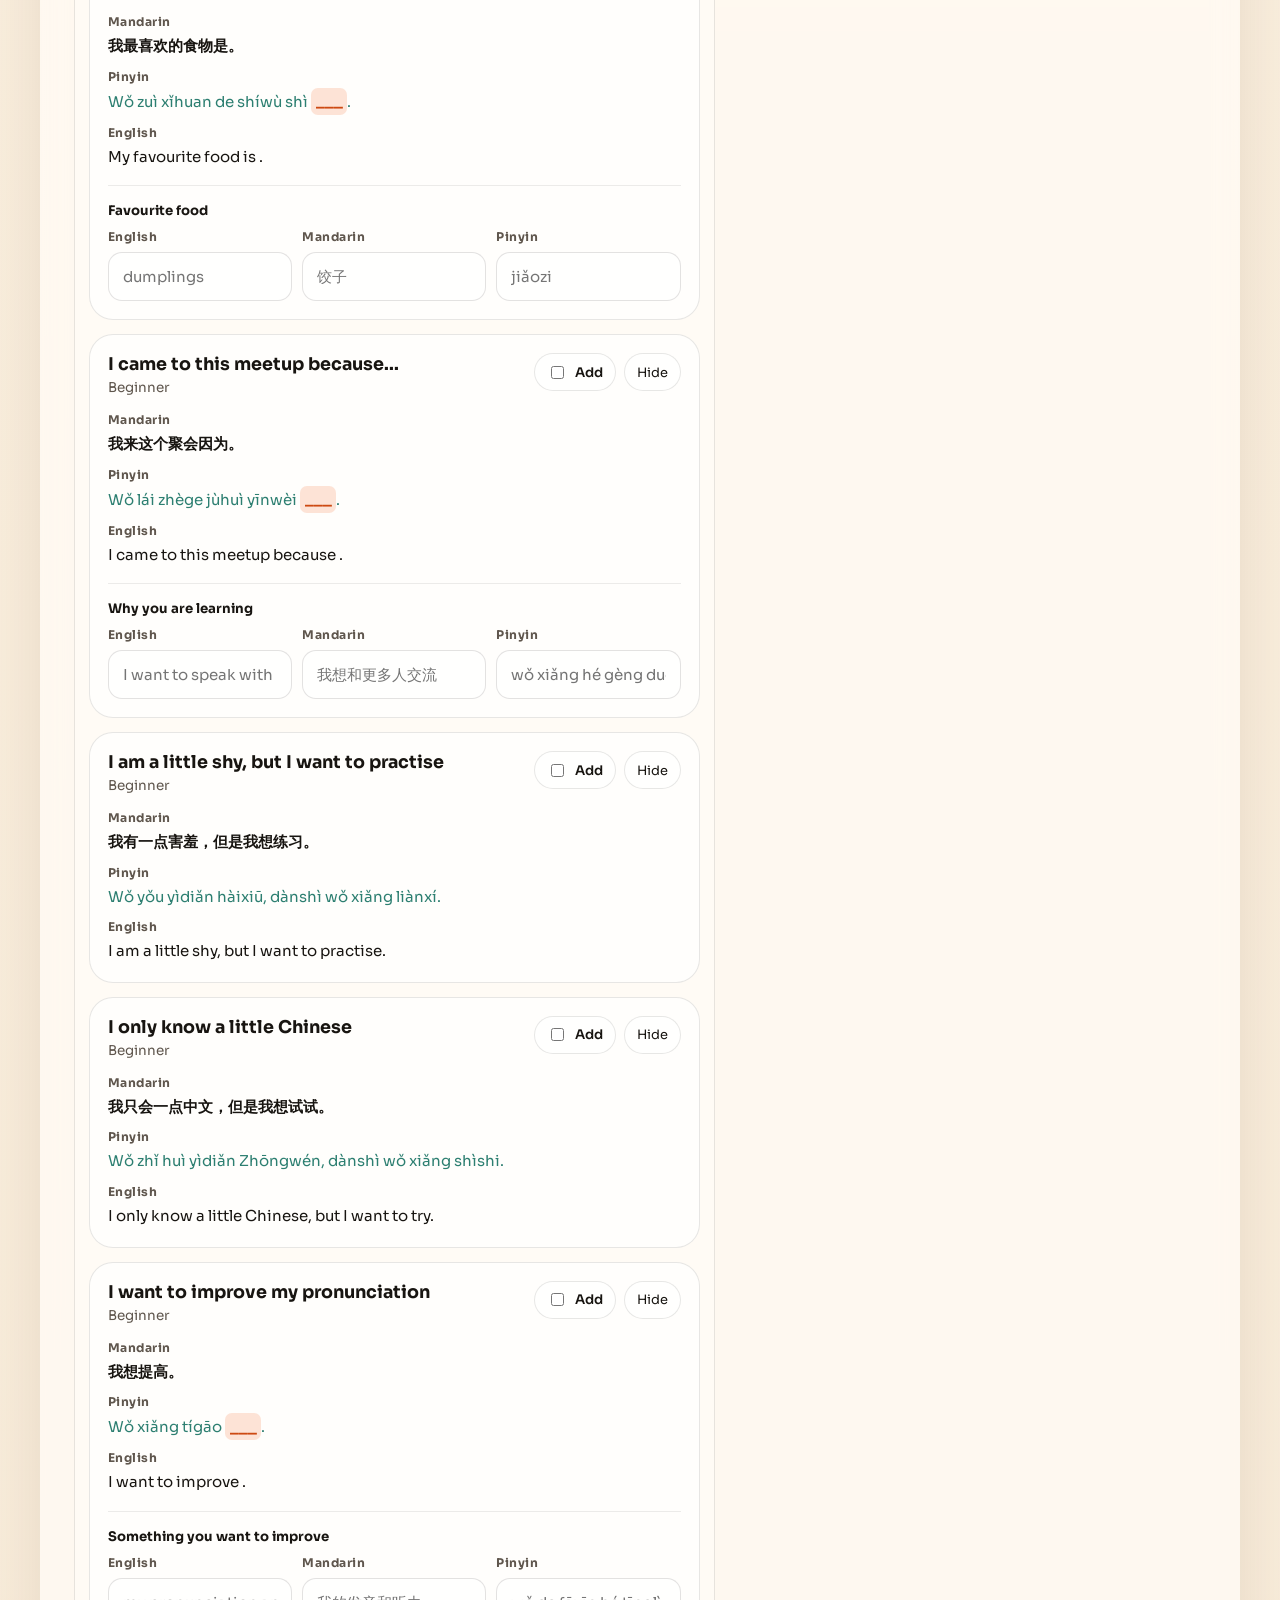
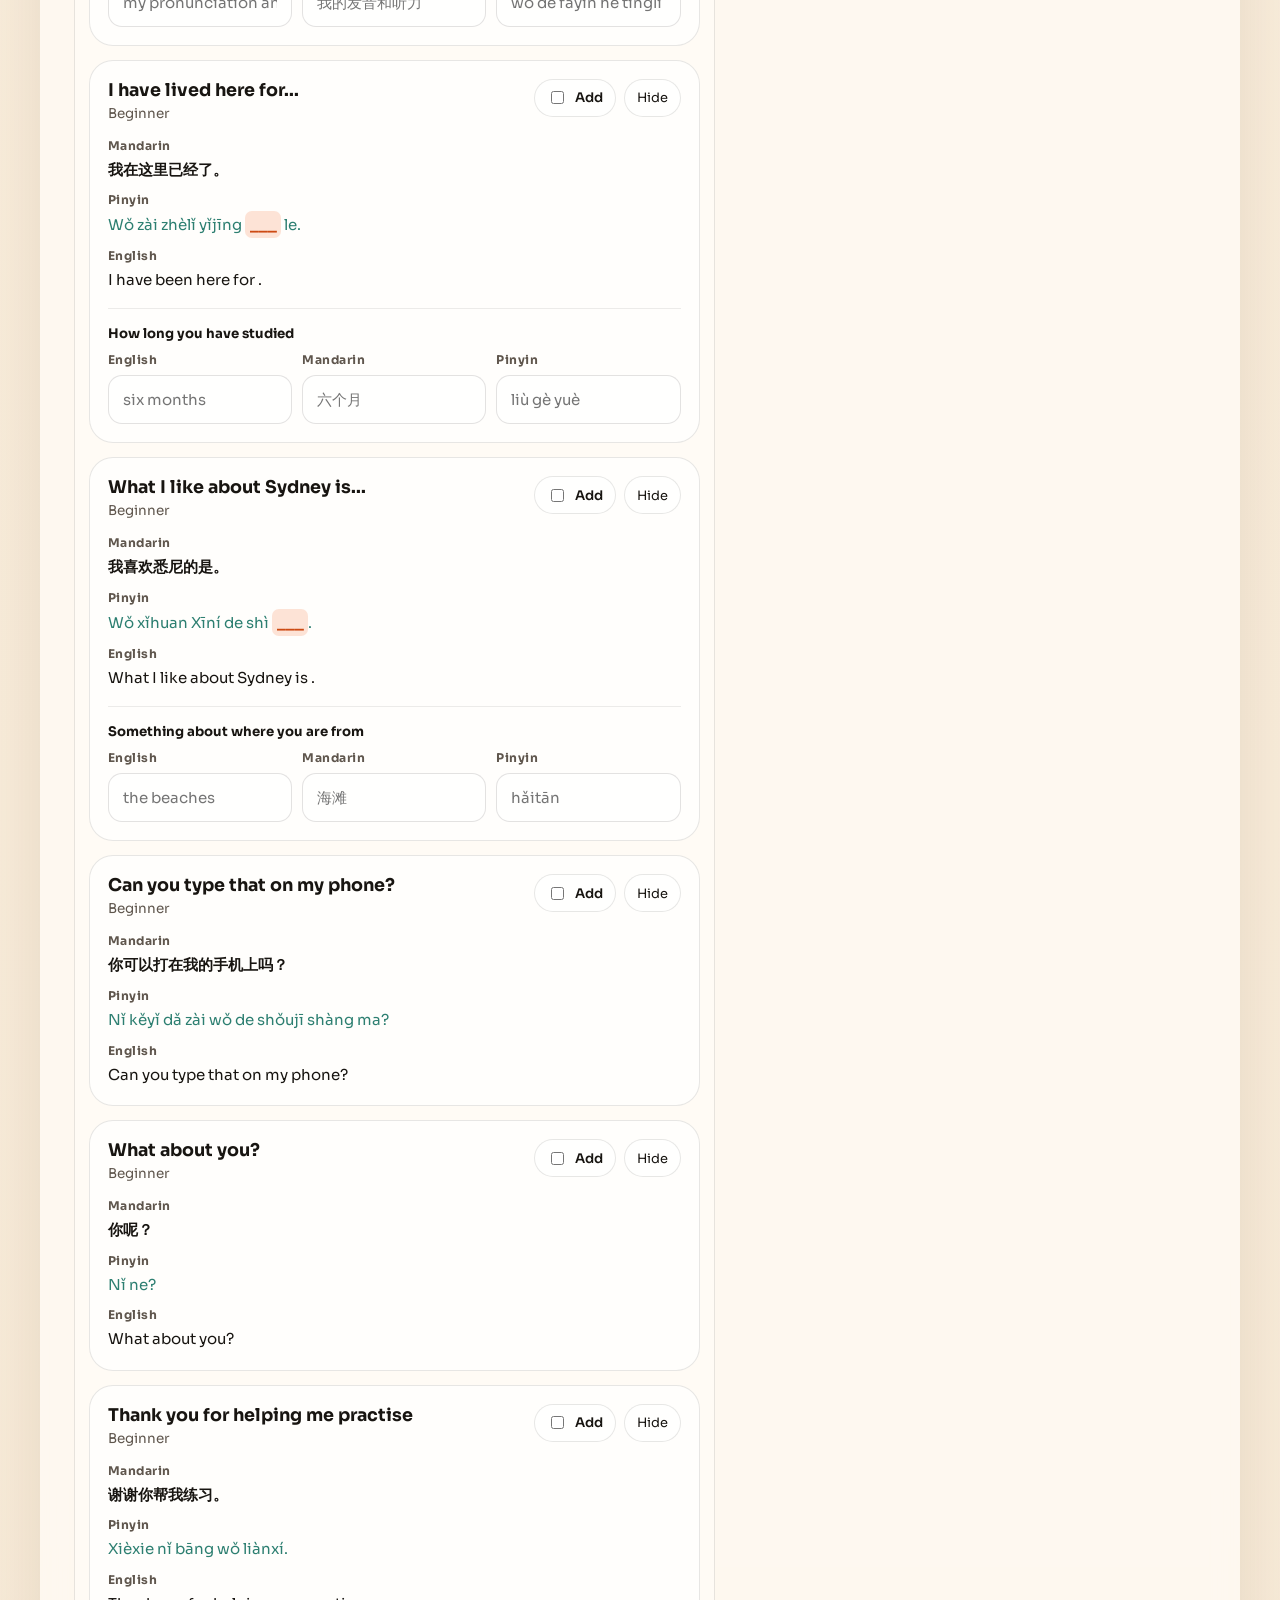
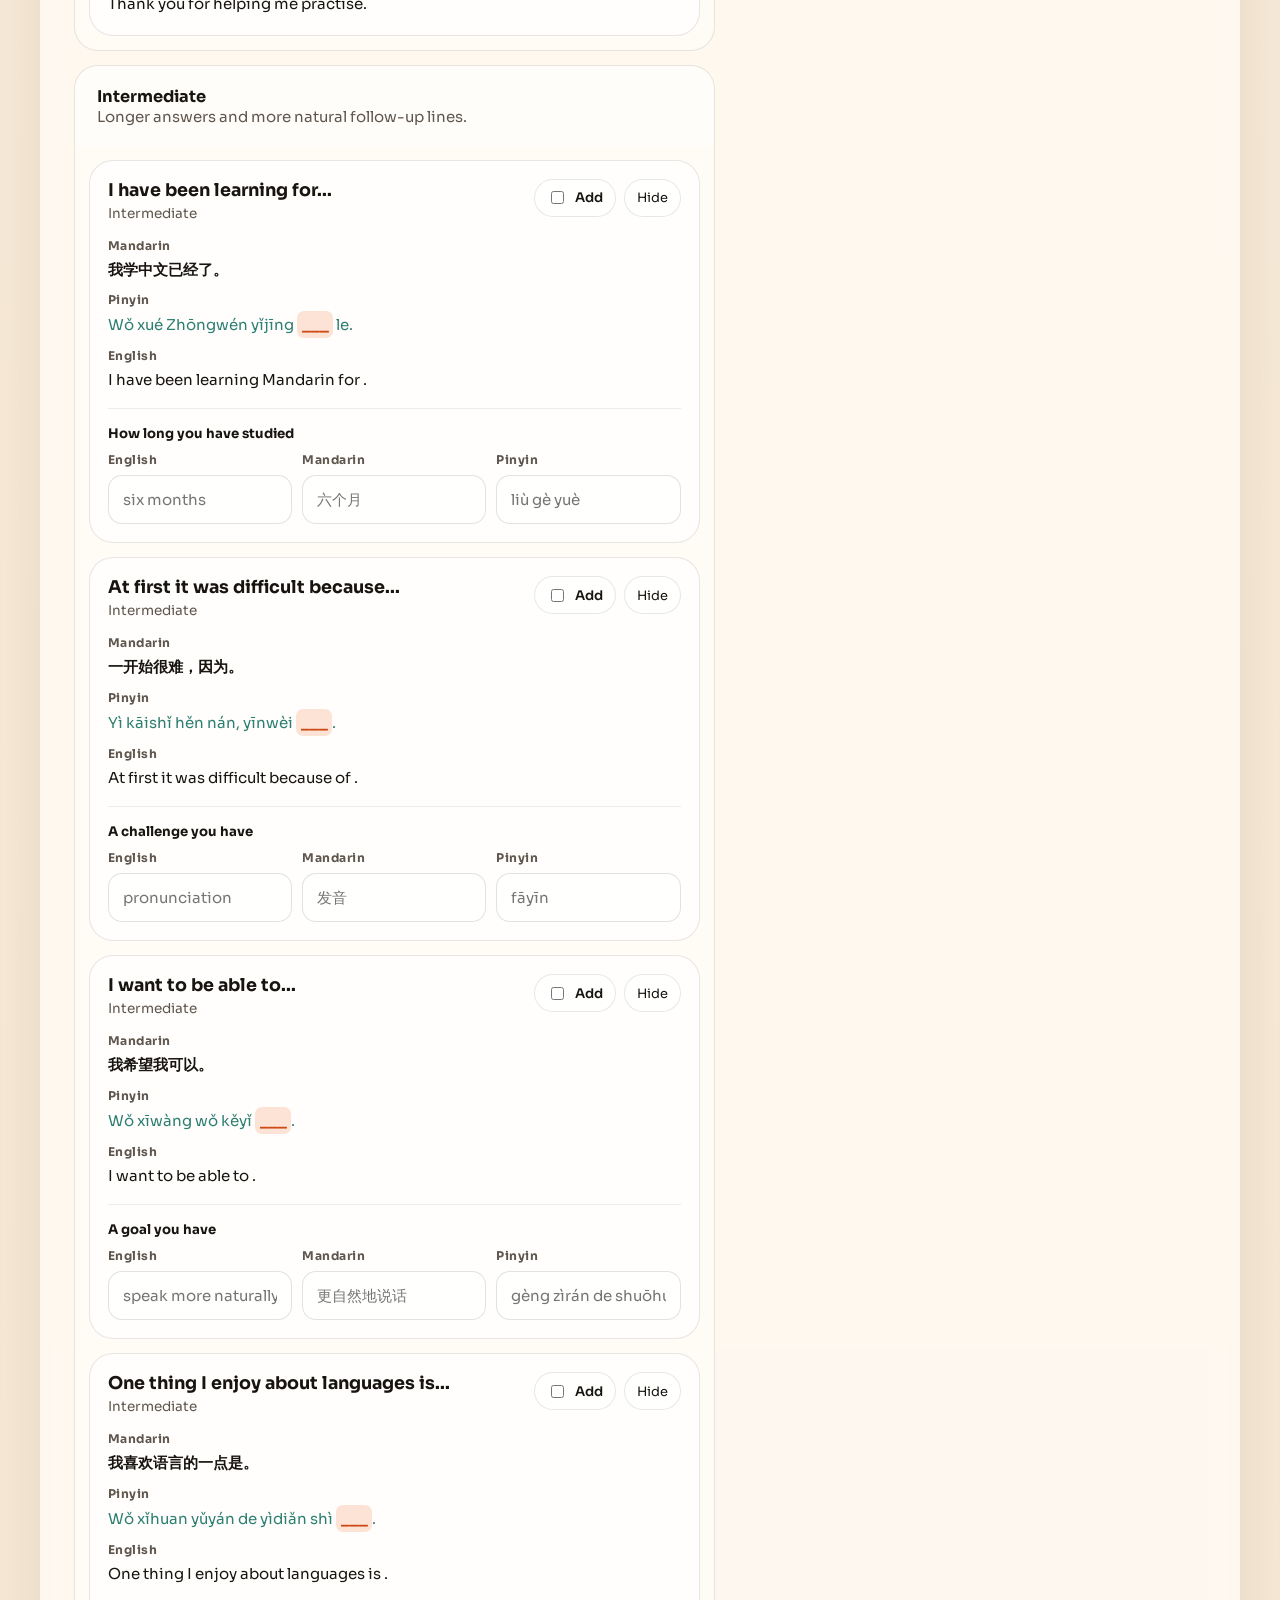
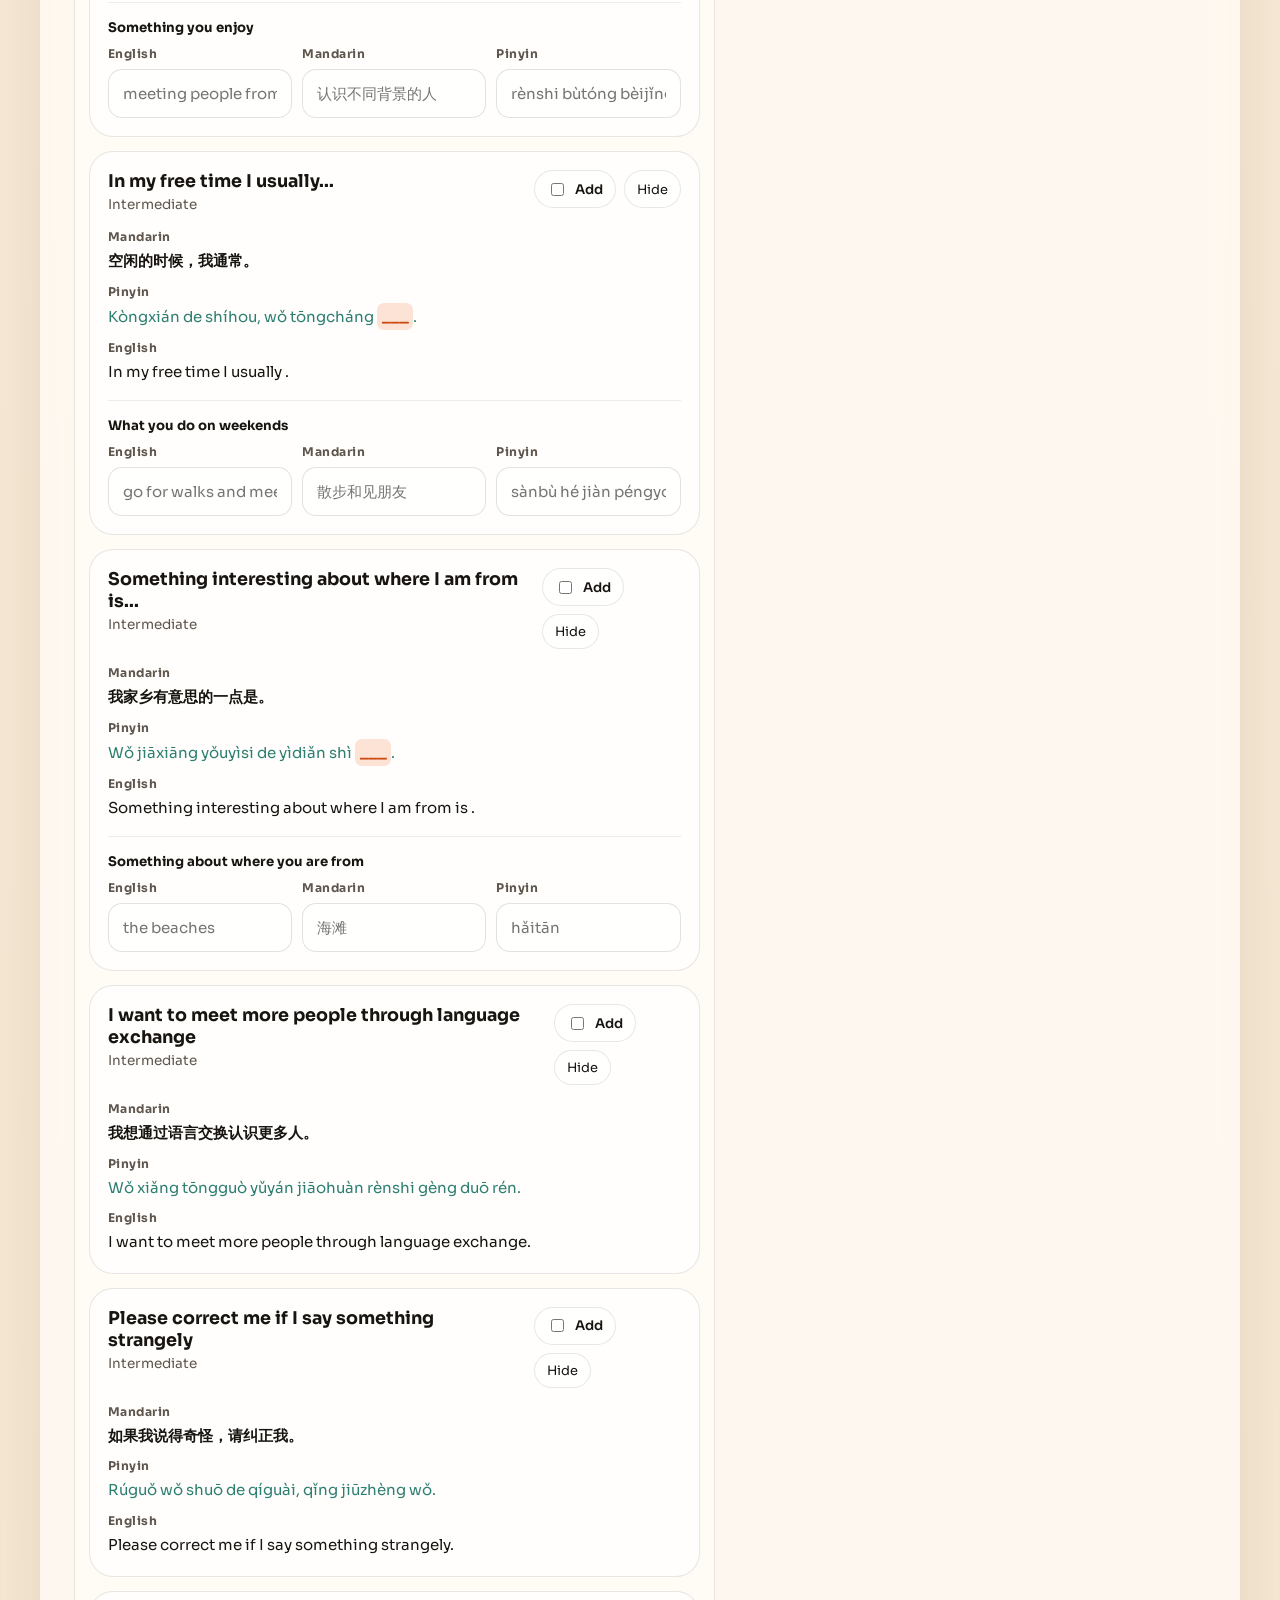
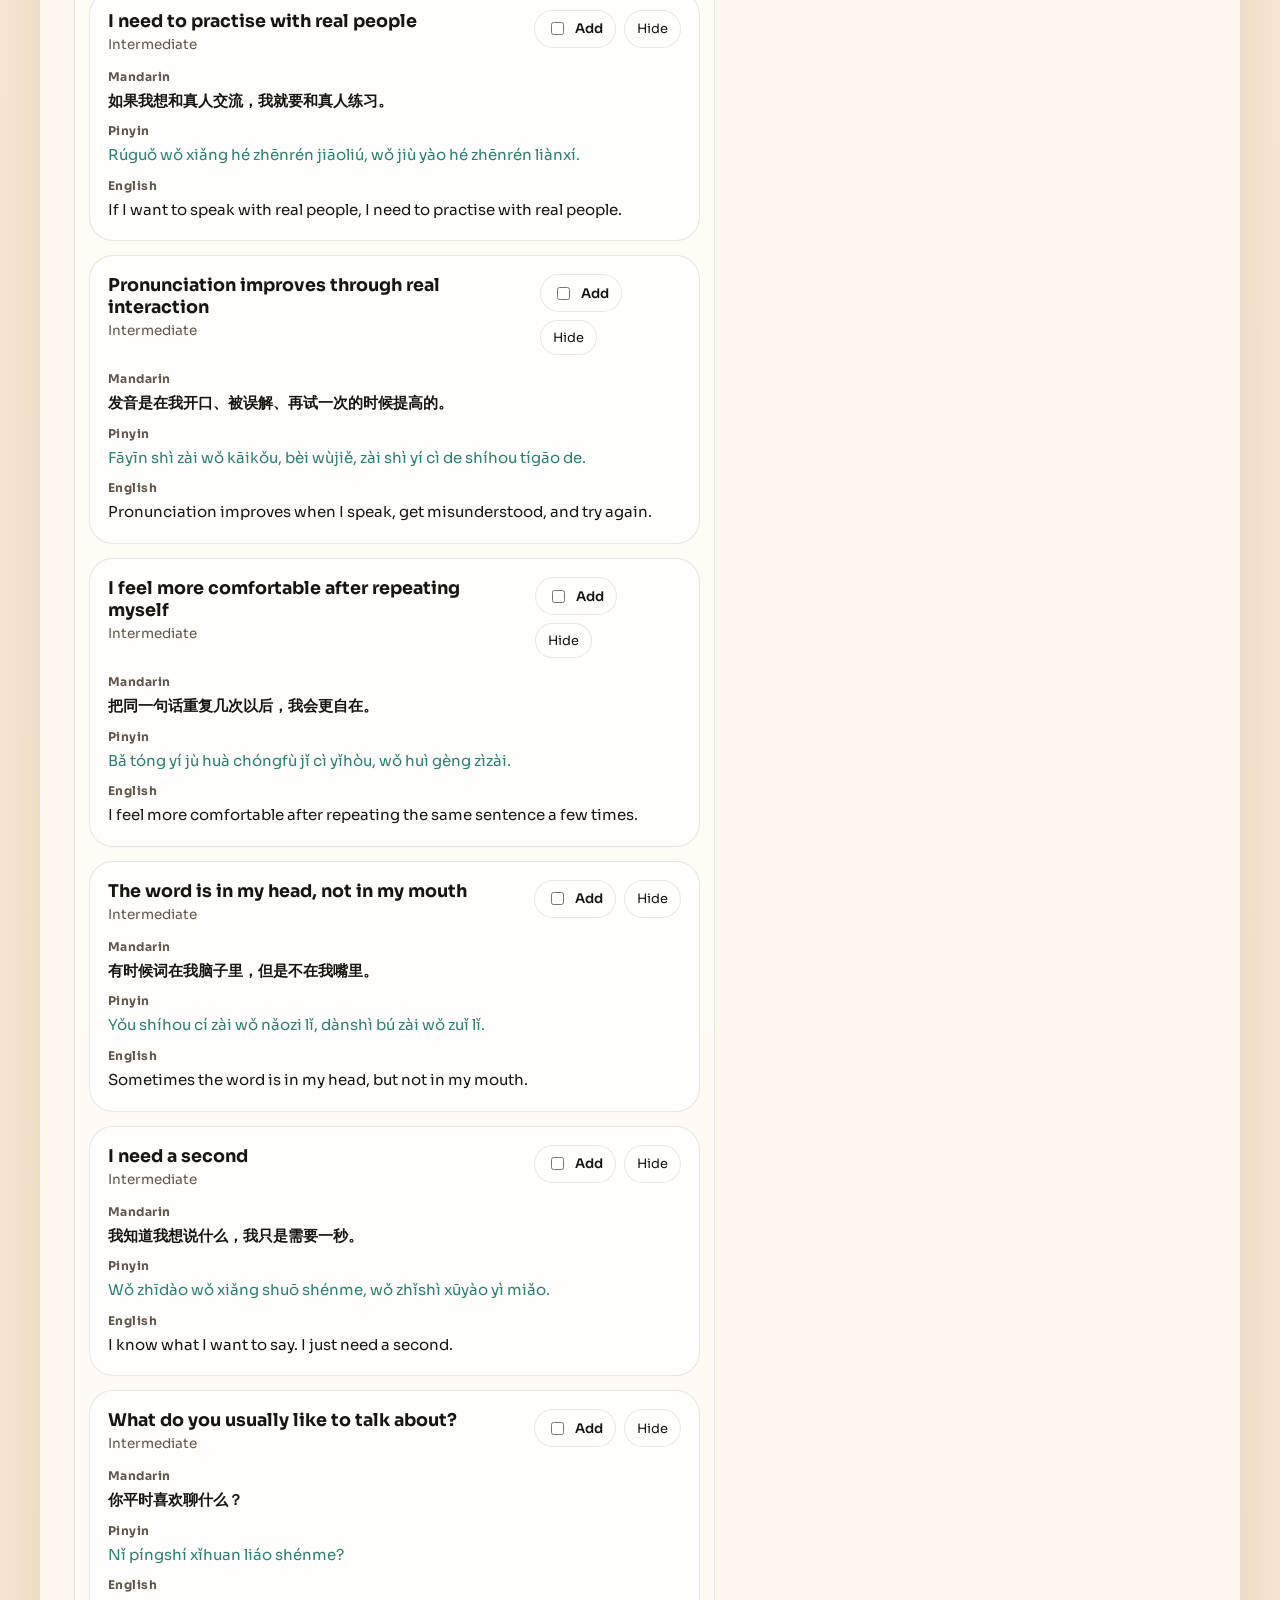
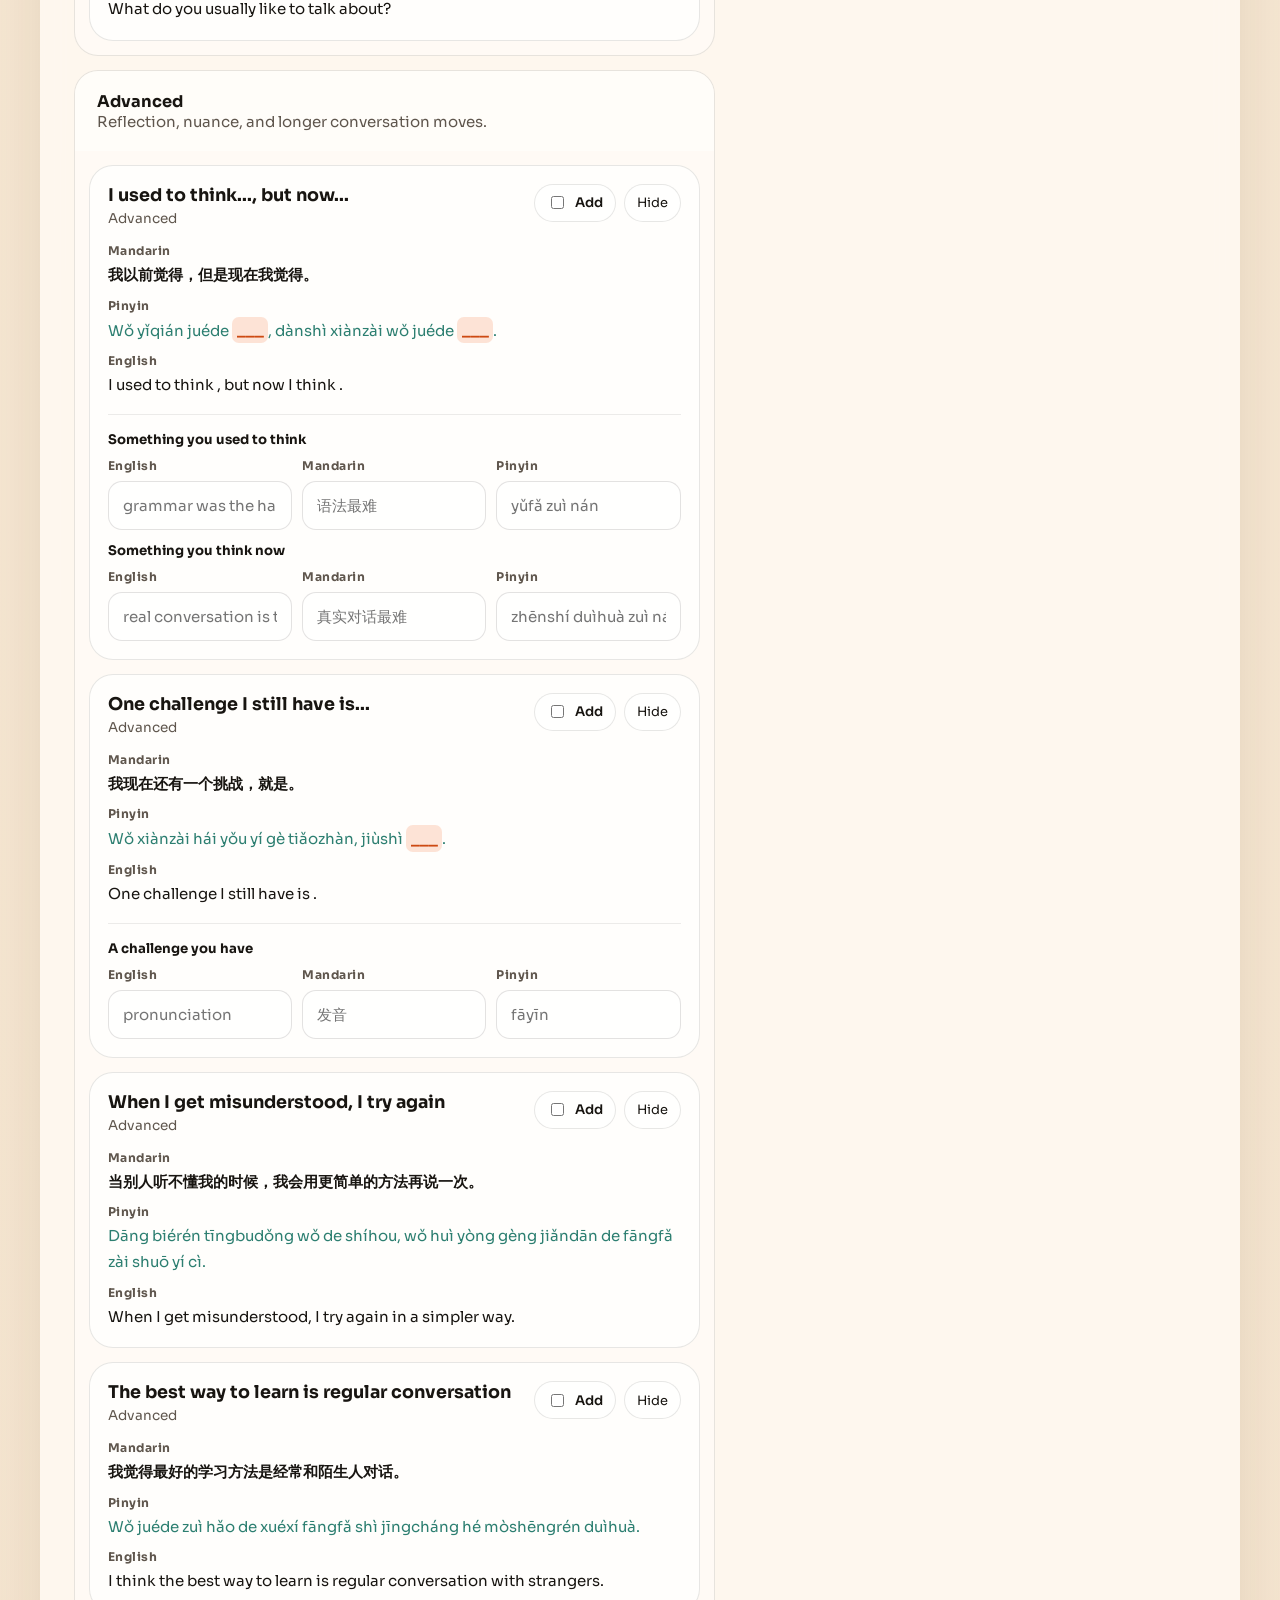
==== commit 63414d0d: "Polish prep page UI" ====
--- a/chinese.html
+++ b/chinese.html
@@ -68,6 +68,11 @@
               <p class="eyebrow">Chinese prep</p>
               <h1 class="prep-title">Prepare your Chinese lines.</h1>
               <p class="prep-note">For English speakers practising Chinese. Pick your lines, fill in your details, tap a sentence to hear it, then use Full screen at the meetup.</p>
+              <div class="prep-quickstart" aria-label="How to use this page">
+                <div class="quick-step"><strong>1</strong><span>Add lines</span></div>
+                <div class="quick-step"><strong>2</strong><span>Fill your details</span></div>
+                <div class="quick-step"><strong>3</strong><span>Use Full screen</span></div>
+              </div>
             </div>
           </div>
         </section>
@@ -101,6 +106,7 @@
                   <input id="speechRateInput" type="range" min="0.5" max="1.15" step="0.05" value="0.75" />
                   <strong id="speechRateValue">Slower</strong>
                 </label>
+                <p class="prep-toolbar-note">Tap any sentence to hear it.</p>
                 <div class="prep-toolbar-actions">
                   <button class="mini-button" id="restoreHiddenButton" type="button">Show hidden</button>
                 </div>
@@ -111,7 +117,11 @@
             <aside class="prep-sidebar">
               <div class="builder-card output-card">
                 <div class="builder-card-head">
-                  <h3>Your lines</h3>
+                  <div>
+                    <h3>Your lines</h3>
+                    <p>These are the lines you will use at the meetup.</p>
+                  </div>
+                  <span class="count-badge" id="selectedCountBadge">0</span>
                 </div>
 
                 <div class="output-actions">
@@ -128,7 +138,11 @@
 
               <div class="builder-card archive-card">
                 <div class="builder-card-head">
-                  <h3>Earlier meetups</h3>
+                  <div>
+                    <h3>Earlier meetups</h3>
+                    <p>Your past saved practice sets.</p>
+                  </div>
+                  <span class="count-badge" id="archivedCountBadge">0</span>
                 </div>
                 <div class="archived-sessions" id="archivedSessions"></div>
               </div>
--- a/styles.css
+++ b/styles.css
@@ -1185,6 +1185,38 @@
   max-width: 60ch;
 }
 
+.prep-quickstart {
+  display: flex;
+  flex-wrap: wrap;
+  gap: 10px;
+  margin-top: 18px;
+}
+
+.quick-step {
+  display: inline-flex;
+  align-items: center;
+  gap: 10px;
+  min-height: 42px;
+  padding: 0 14px 0 10px;
+  border-radius: 999px;
+  background: rgba(255, 255, 255, 0.58);
+  border: 1px solid rgba(24, 21, 17, 0.08);
+  color: var(--muted);
+  font-size: 0.88rem;
+  font-weight: 700;
+}
+
+.quick-step strong {
+  display: inline-flex;
+  align-items: center;
+  justify-content: center;
+  width: 24px;
+  height: 24px;
+  border-radius: 999px;
+  background: rgba(243, 106, 45, 0.14);
+  color: var(--accent-deep);
+}
+
 .prep-main {
   display: grid;
   gap: 16px;
@@ -1231,6 +1263,10 @@
   align-items: center;
   justify-content: space-between;
   gap: 14px;
+  padding: 14px 16px;
+  border-radius: var(--radius-lg);
+  border: 1px solid var(--line);
+  background: rgba(255, 255, 255, 0.48);
 }
 
 .speed-control {
@@ -1241,6 +1277,13 @@
   color: var(--muted);
   font-size: 0.9rem;
   font-weight: 700;
+}
+
+.prep-toolbar-note {
+  margin: 0;
+  color: var(--muted);
+  font-size: 0.88rem;
+  line-height: 1.45;
 }
 
 .speed-control span {
@@ -1347,11 +1390,17 @@
 
 .sentence-card {
   padding: 18px;
+  transition: transform 180ms ease, box-shadow 180ms ease, border-color 180ms ease;
 }
 
 .sentence-card.is-selected {
   border-color: rgba(243, 106, 45, 0.42);
   box-shadow: 0 10px 24px rgba(243, 106, 45, 0.12);
+}
+
+.sentence-card:hover {
+  transform: translateY(-1px);
+  box-shadow: 0 12px 28px rgba(32, 22, 16, 0.08);
 }
 
 .sentence-card-head,
@@ -1511,6 +1560,20 @@
 
 .selected-card {
   padding: 16px;
+}
+
+.count-badge {
+  display: inline-flex;
+  align-items: center;
+  justify-content: center;
+  min-width: 2.2rem;
+  height: 2.2rem;
+  padding: 0 10px;
+  border-radius: 999px;
+  background: rgba(243, 106, 45, 0.14);
+  color: var(--accent-deep);
+  font-size: 0.84rem;
+  font-weight: 800;
 }
 
 .selected-card p {
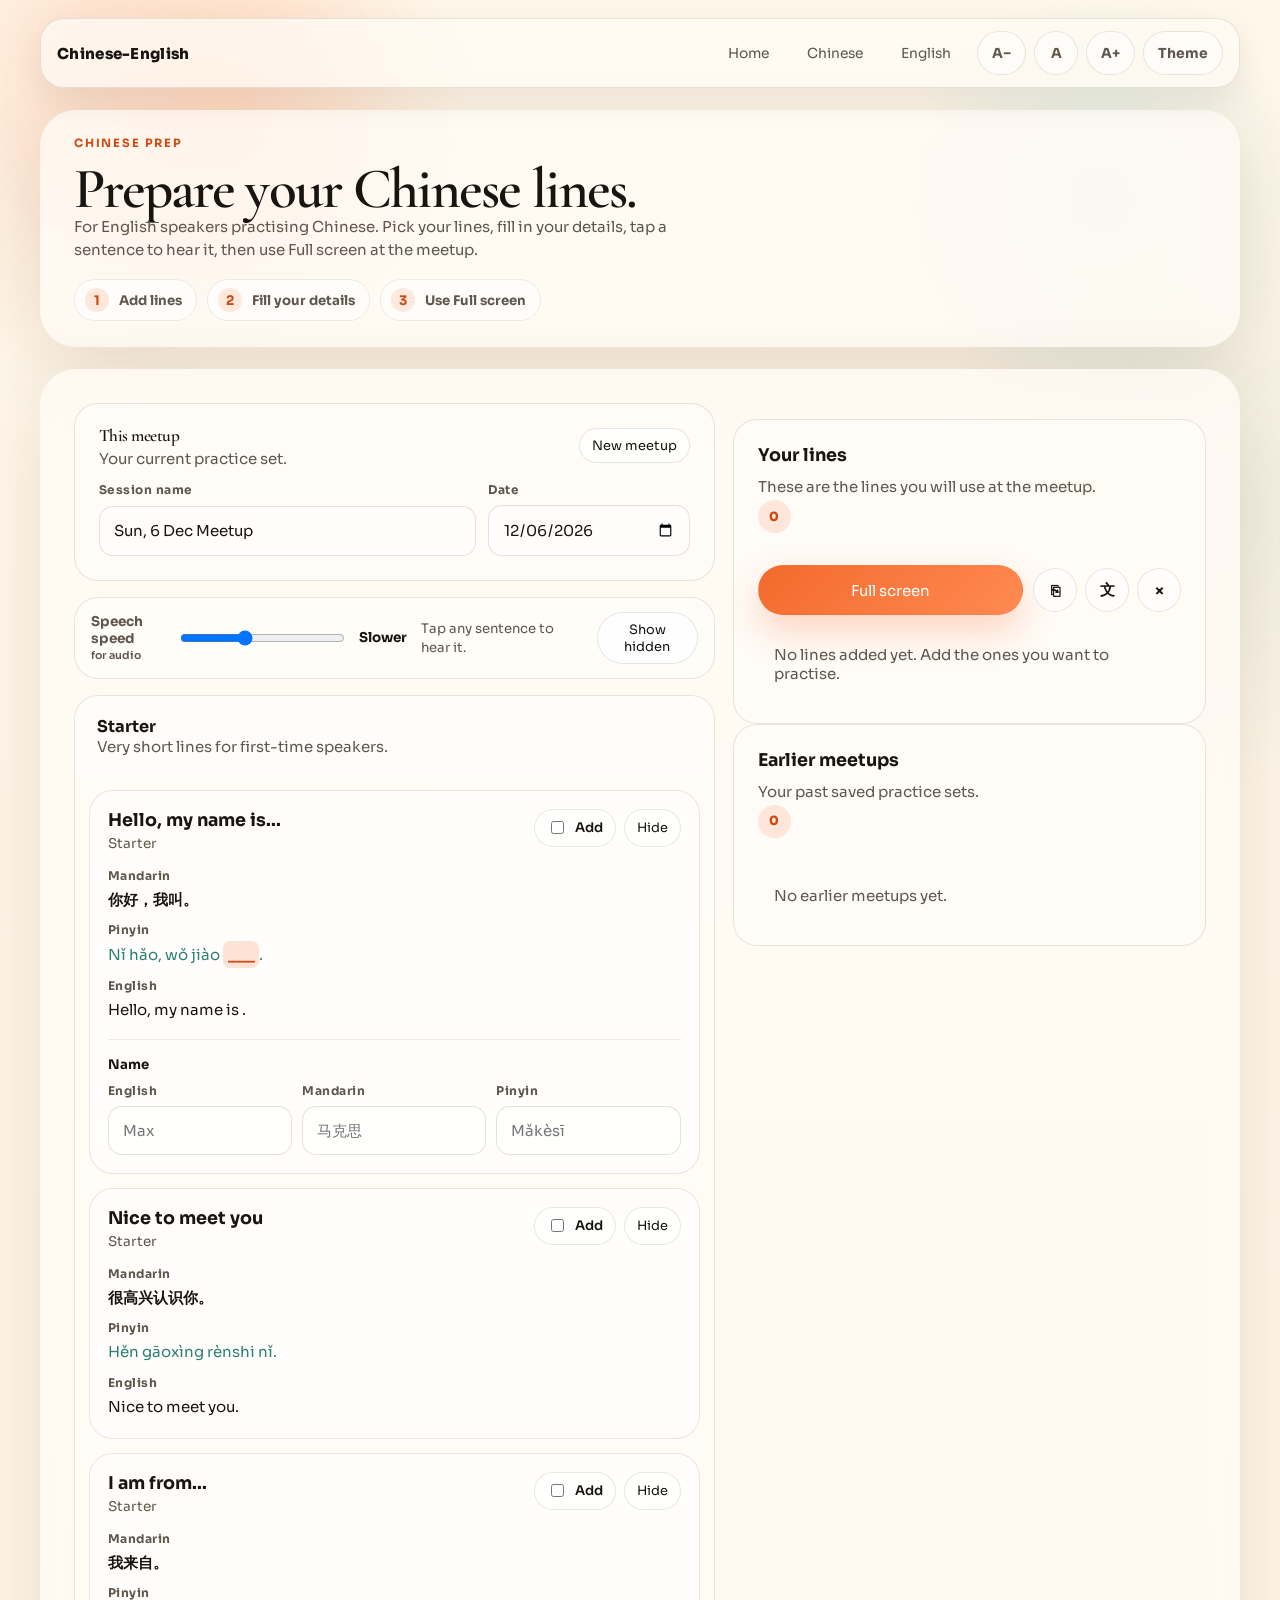
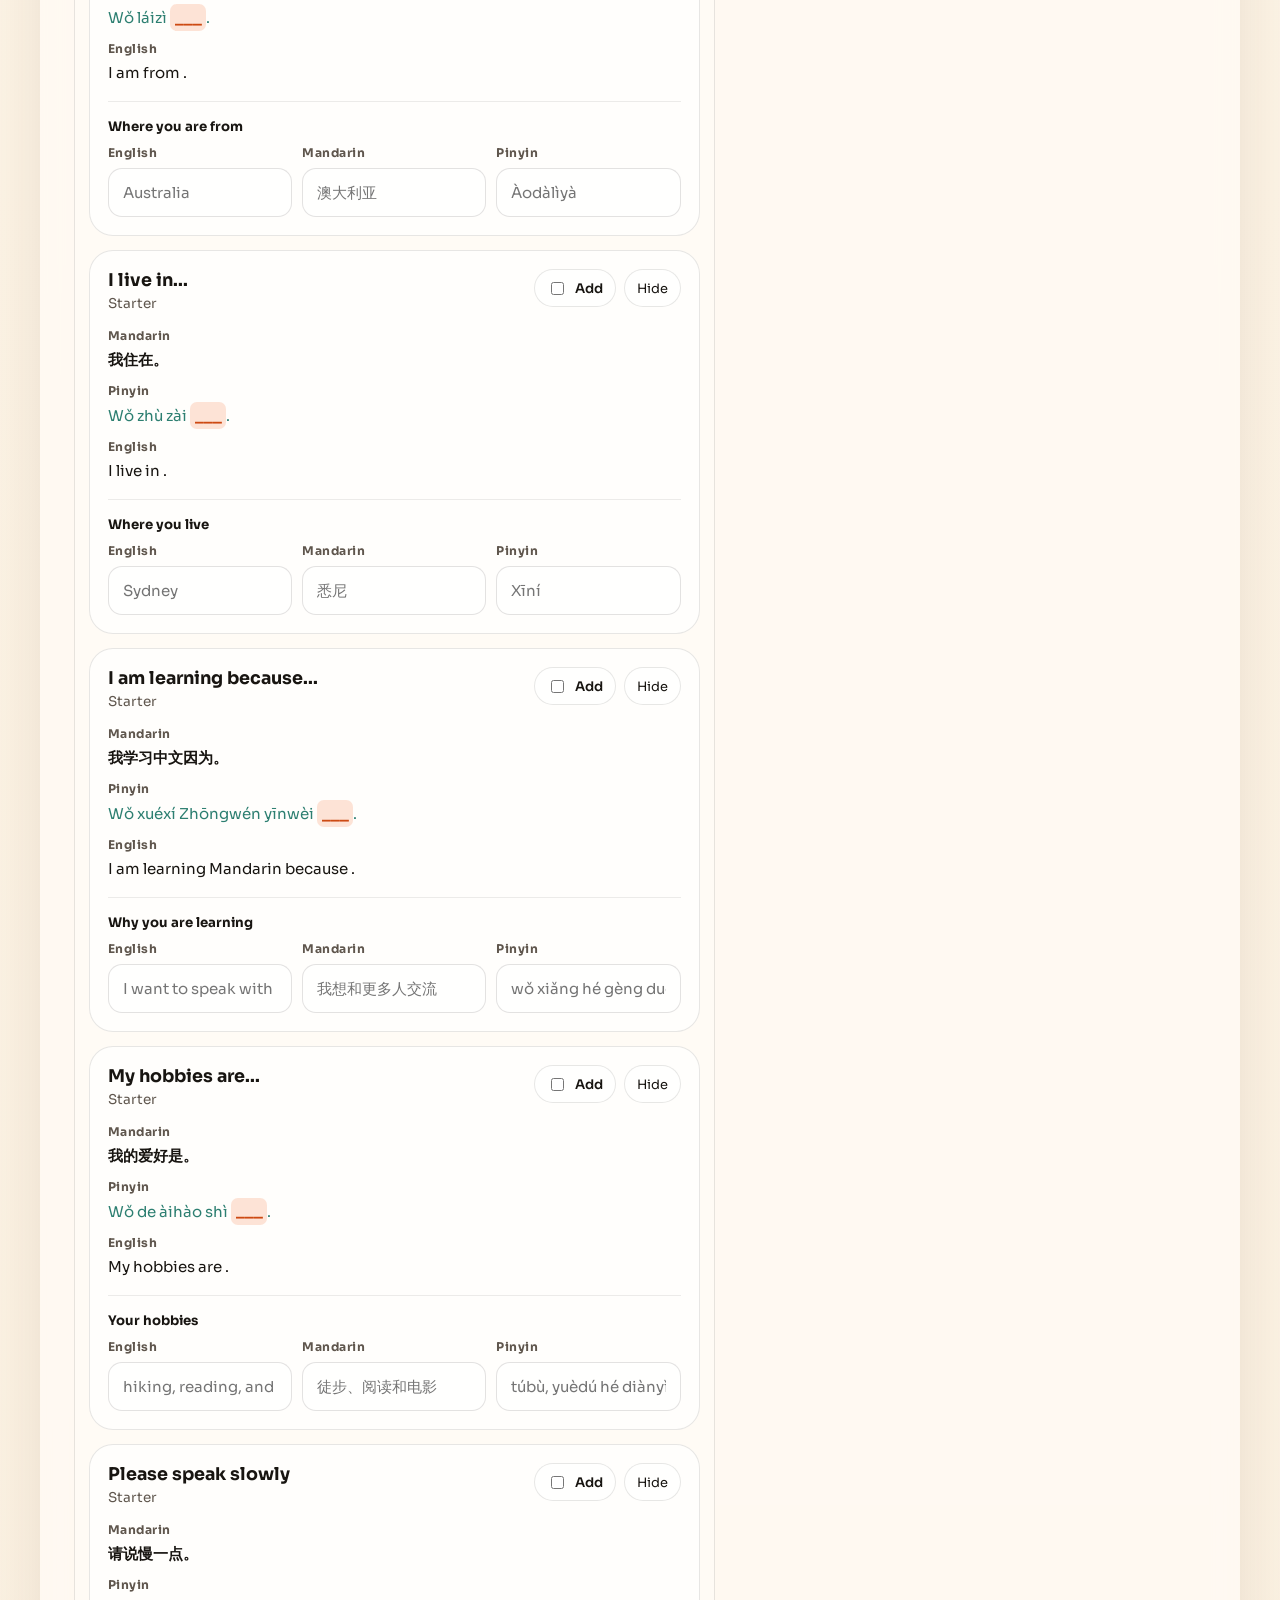
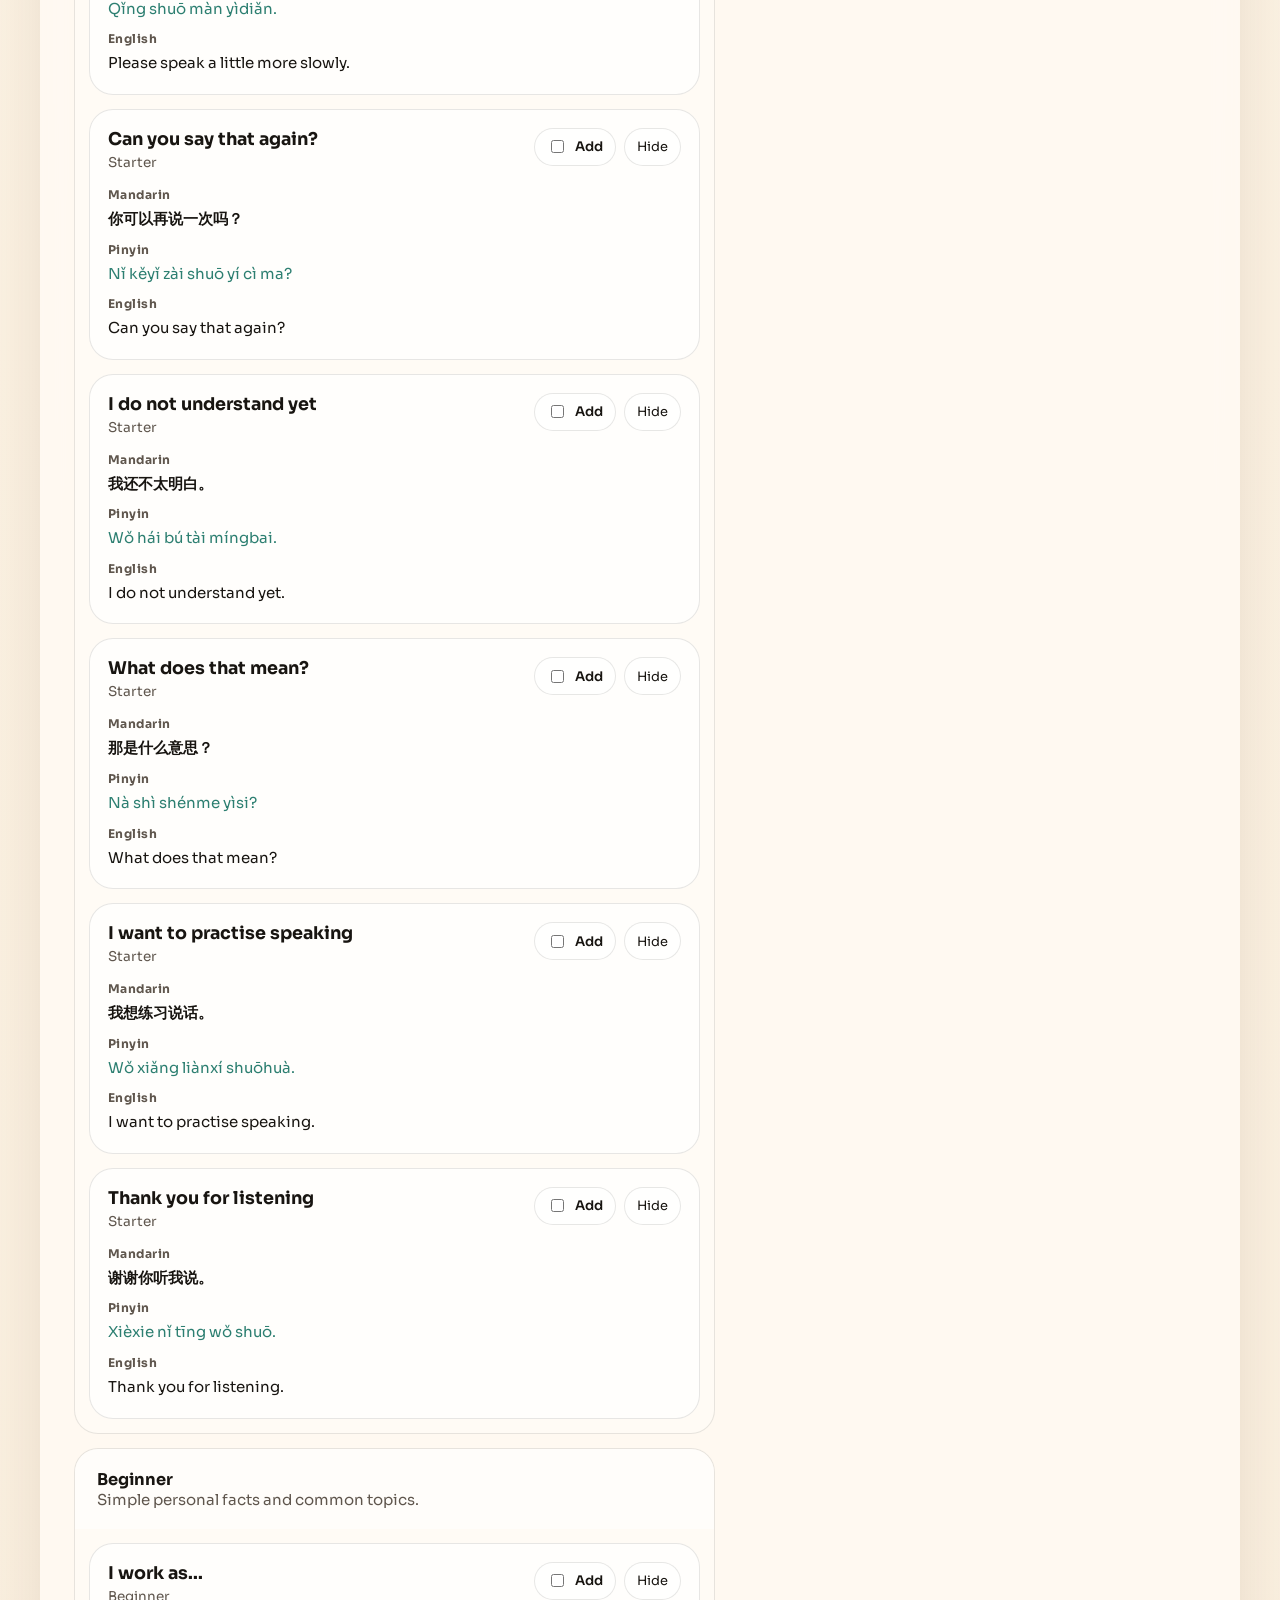
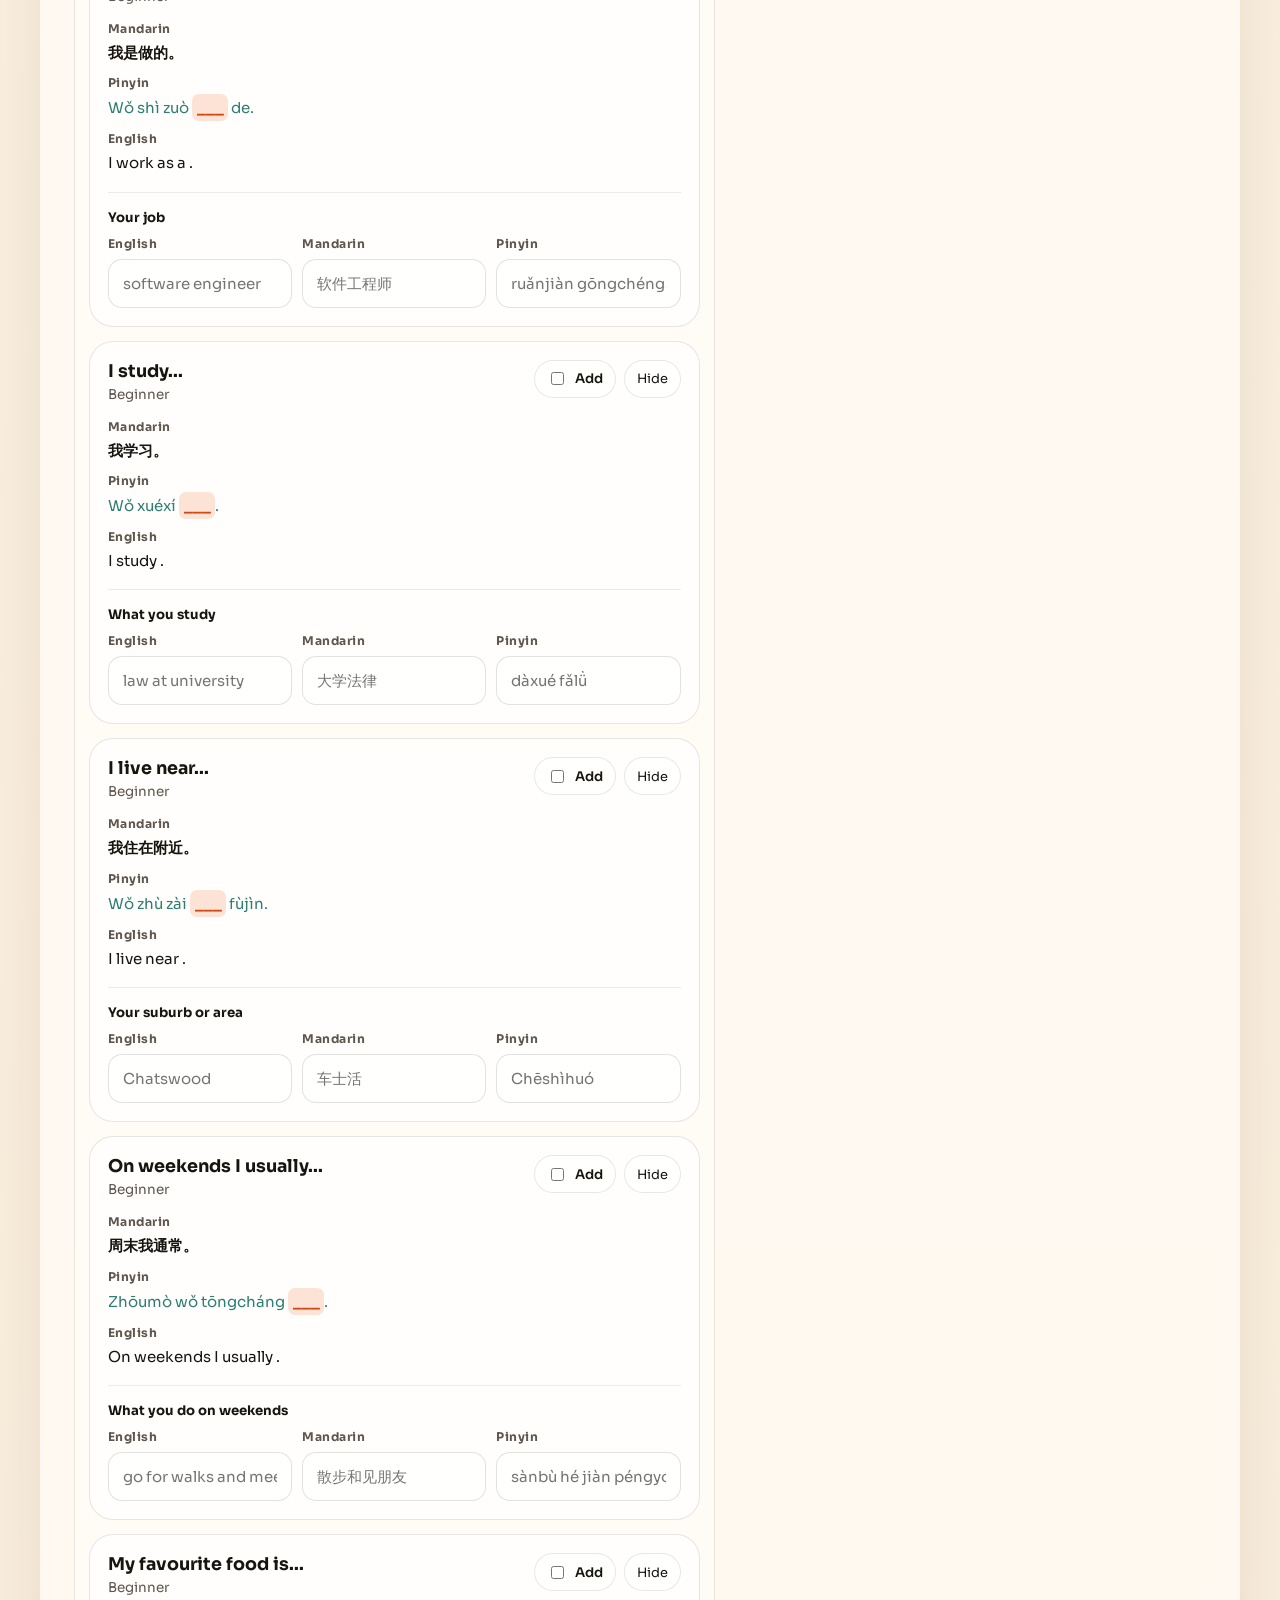
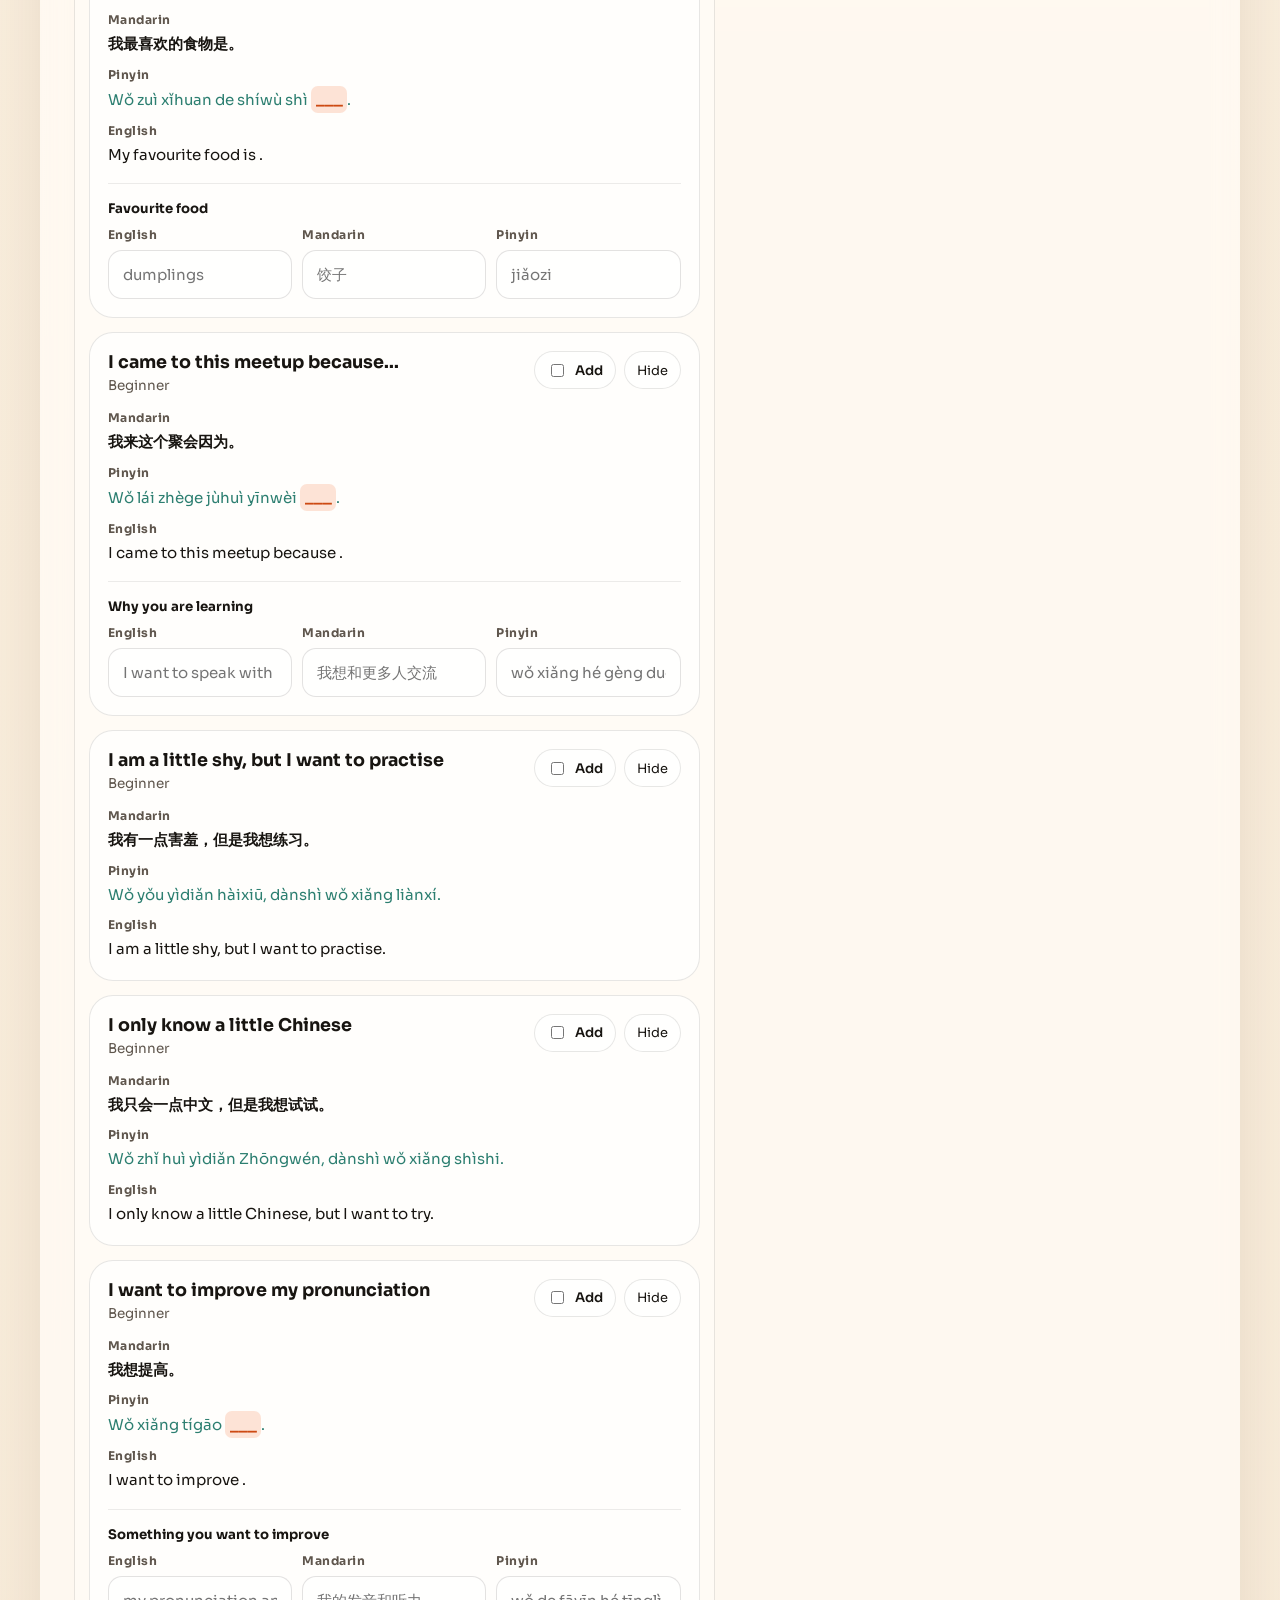
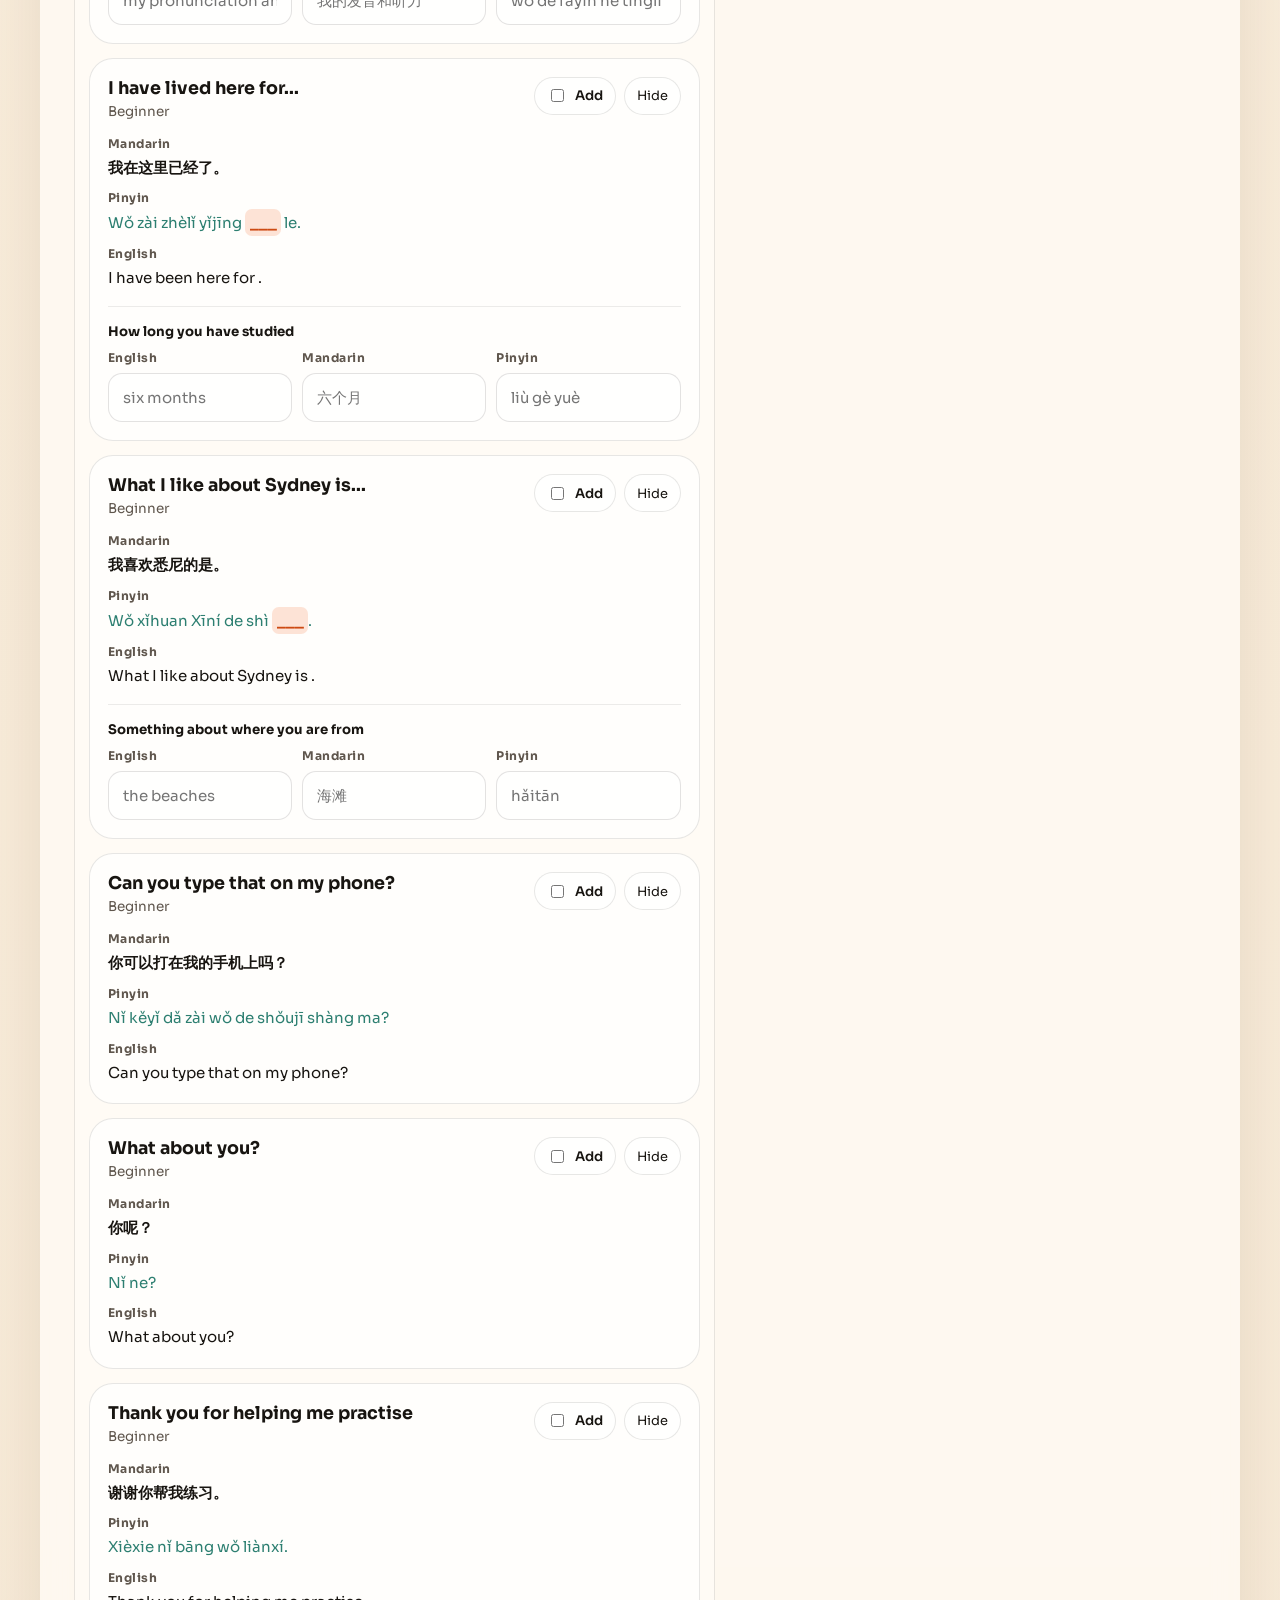
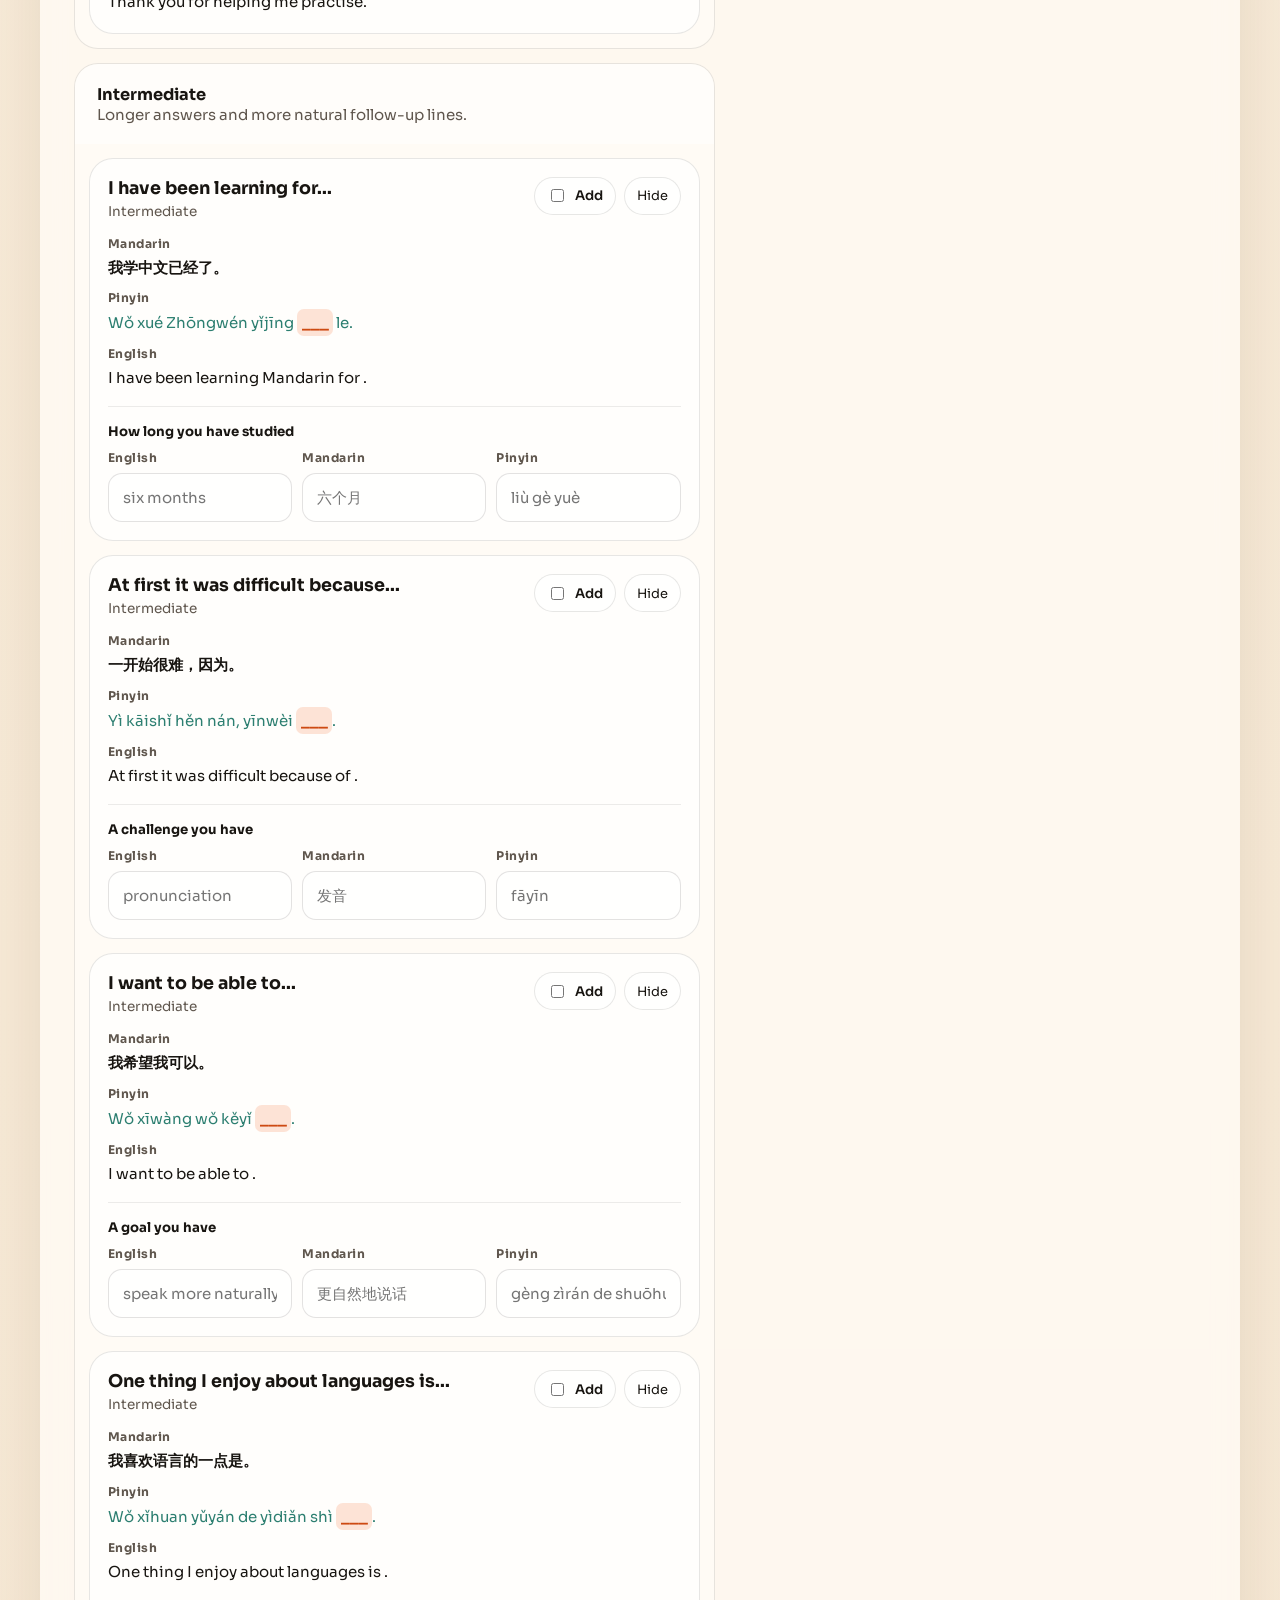
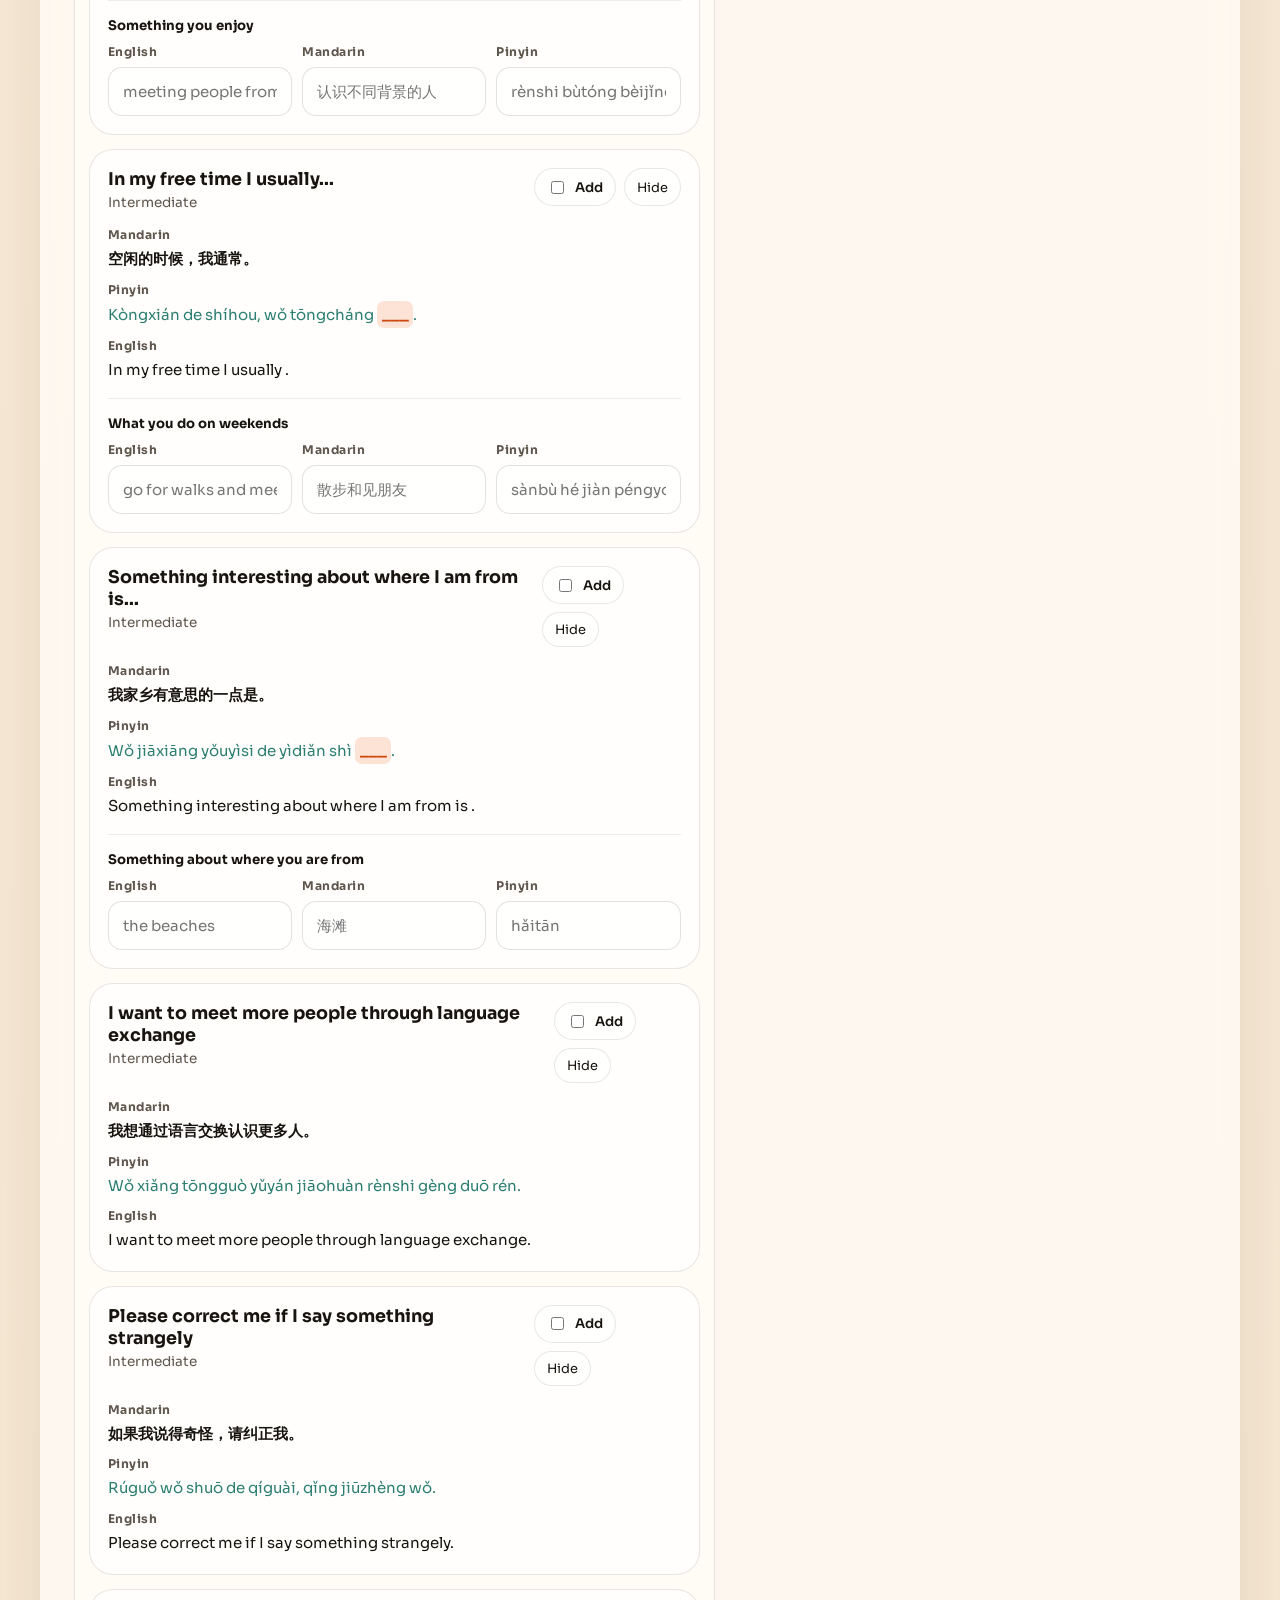
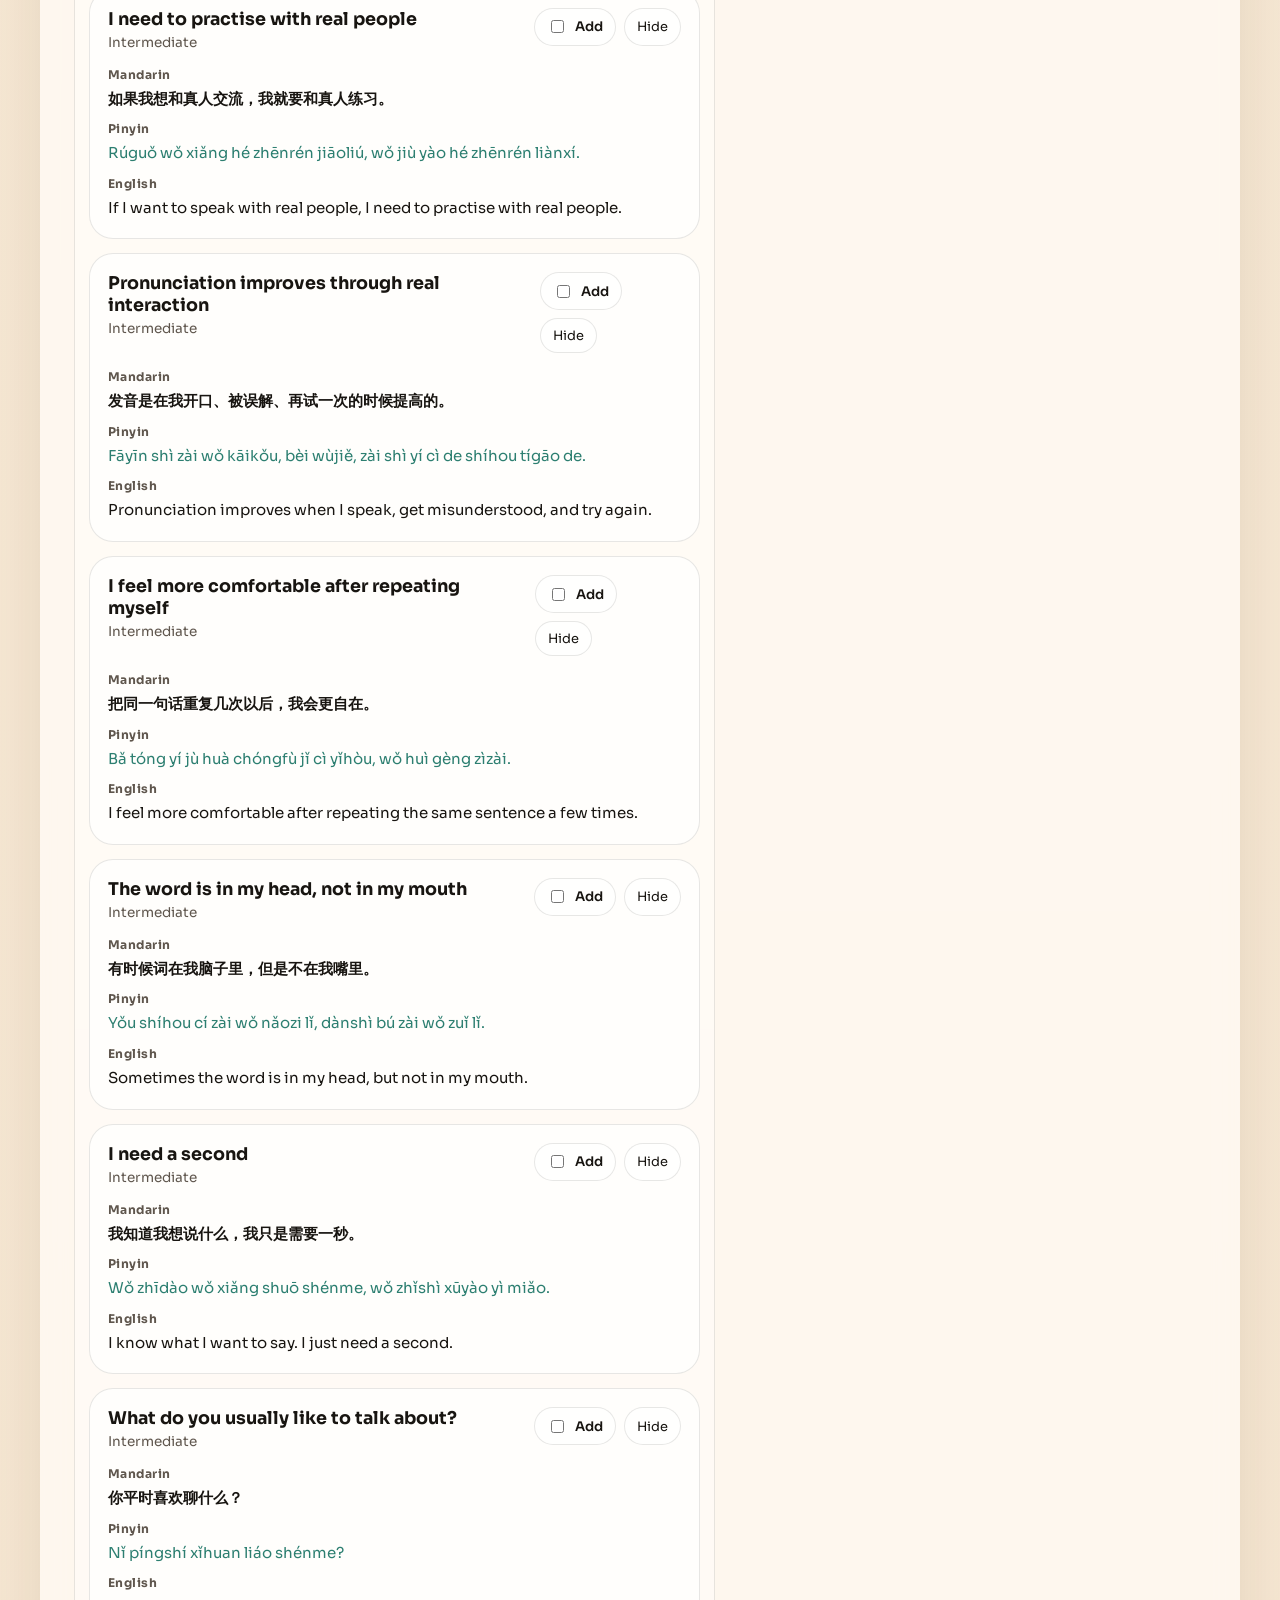
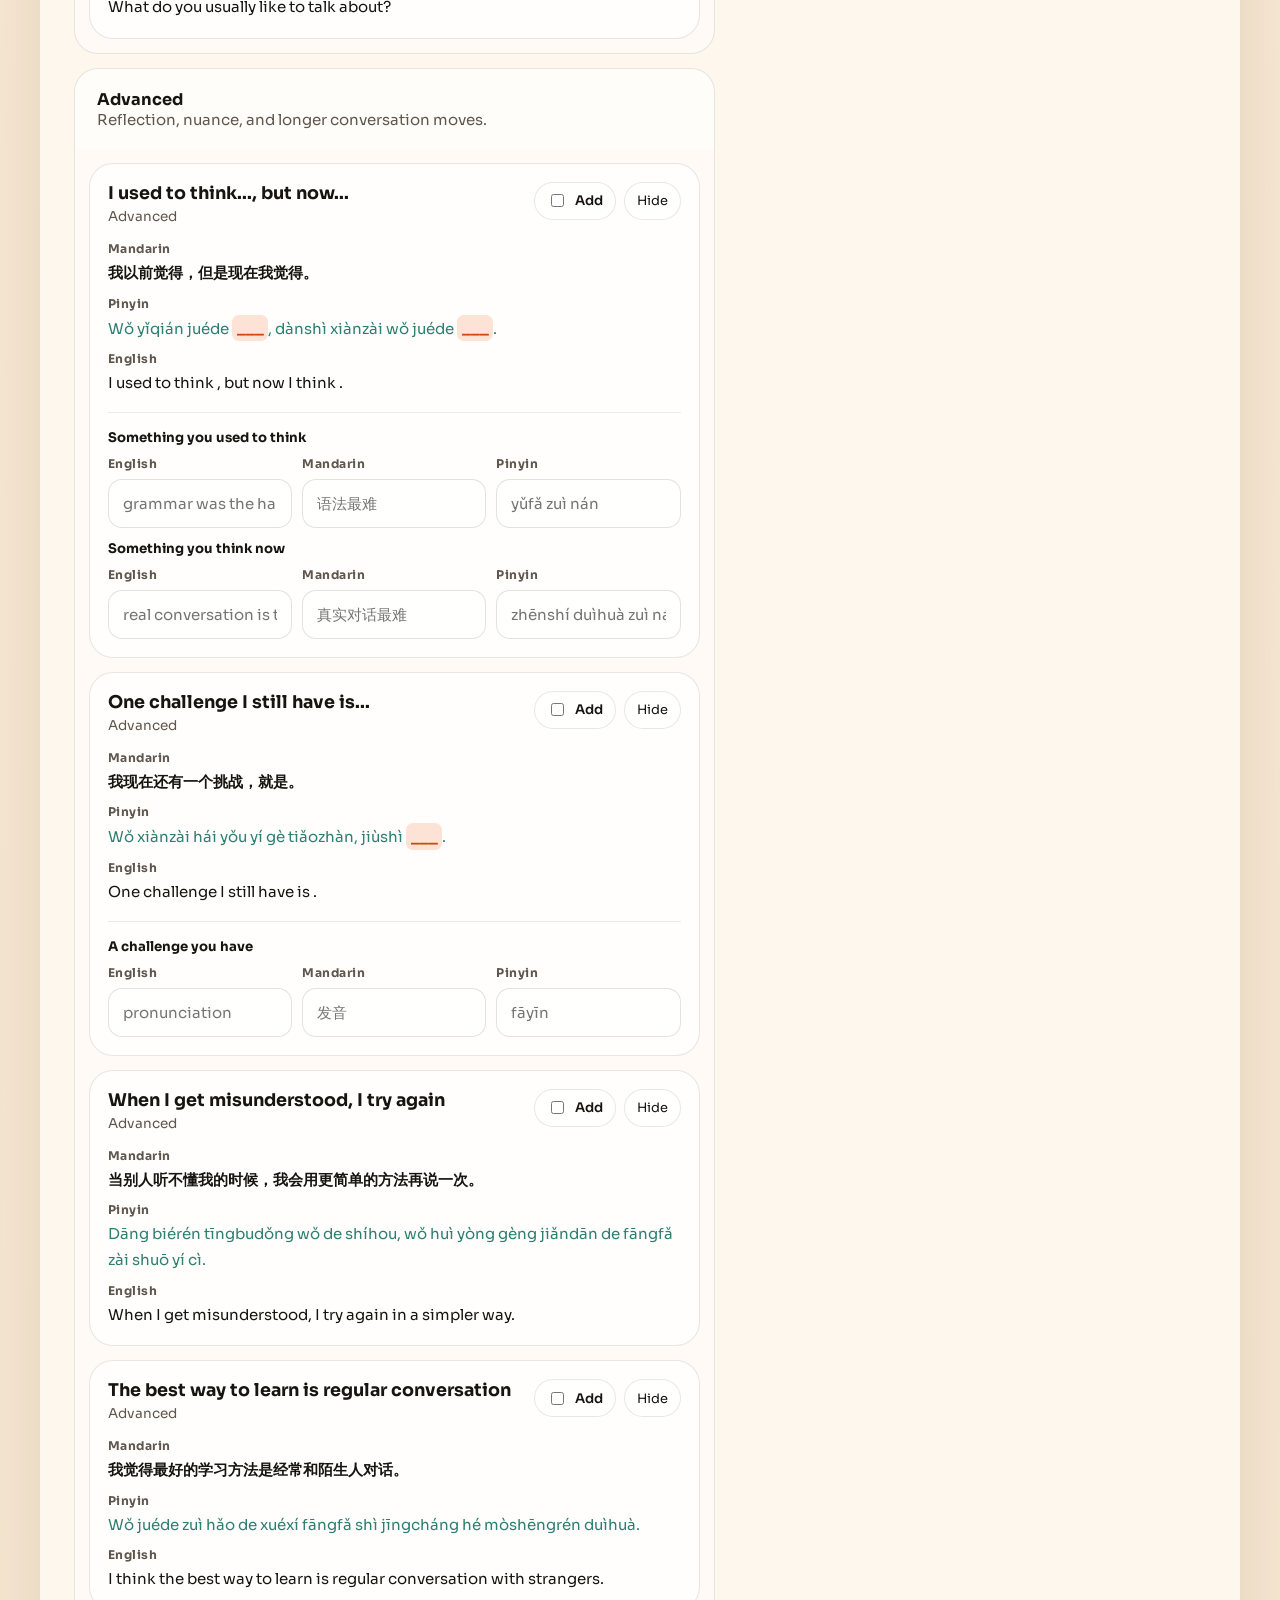
==== commit a589c786: "Add mobile quick action tray" ====
--- a/chinese.html
+++ b/chinese.html
@@ -2,7 +2,7 @@
 <html lang="en">
   <head>
     <meta charset="utf-8" />
-    <meta name="viewport" content="width=device-width, initial-scale=1" />
+    <meta name="viewport" content="width=device-width, initial-scale=1, maximum-scale=1, user-scalable=no" />
     <title>Chinese Prep | Sydney Mandarin and English Social Club</title>
     <meta
       name="description"
@@ -152,6 +152,17 @@
       </main>
     </div>
 
+    <div class="mobile-action-bar" id="mobileActionBar" aria-label="Quick actions">
+      <div class="mobile-action-summary">
+        <strong id="mobileSelectedCount">0 lines</strong>
+        <span>Ready for the meetup</span>
+      </div>
+      <div class="mobile-action-buttons">
+        <button class="button button-secondary mobile-action-button" id="mobileViewLinesButton" type="button">Your lines</button>
+        <button class="button button-primary mobile-action-button" id="mobilePresentationButton" type="button">Full screen</button>
+      </div>
+    </div>
+
     <script src="theme.js"></script>
     <script type="module" src="sentence-prep.js"></script>
   </body>
--- a/styles.css
+++ b/styles.css
@@ -139,11 +139,20 @@
 }
 
 .site-header {
+  position: sticky;
+  top: 10px;
+  z-index: 80;
   display: flex;
   align-items: center;
   justify-content: space-between;
   gap: 24px;
-  padding: 8px 0 20px;
+  margin-bottom: 18px;
+  padding: 12px 16px;
+  border: 1px solid var(--line);
+  border-radius: var(--radius-lg);
+  background: rgba(255, 251, 244, 0.74);
+  backdrop-filter: blur(14px);
+  box-shadow: 0 12px 34px rgba(40, 24, 12, 0.08);
 }
 
 .nav-toggle {
@@ -322,6 +331,11 @@
 html[data-theme="dark"] .hero {
   background: linear-gradient(135deg, rgba(24, 29, 35, 0.92), rgba(18, 22, 27, 0.92));
   border-color: rgba(255, 255, 255, 0.08);
+}
+
+html[data-theme="dark"] .site-header {
+  background: rgba(23, 27, 33, 0.78);
+  box-shadow: 0 12px 34px rgba(0, 0, 0, 0.22);
 }
 
 .hero::after {
@@ -1576,6 +1590,10 @@
   font-weight: 800;
 }
 
+.mobile-action-bar {
+  display: none;
+}
+
 .selected-card p {
   margin: 10px 0 0;
   line-height: 1.65;
@@ -1933,7 +1951,7 @@
   }
 
   .site-header {
-    padding-bottom: 14px;
+    padding: 10px 12px;
   }
 
   .nav-toggle {
@@ -2033,6 +2051,7 @@
 @media (max-width: 540px) {
   .site-wrap {
     width: min(calc(100% - 10px), var(--content-width));
+    padding-bottom: 108px;
   }
 
   .brand-copy strong {
@@ -2145,4 +2164,58 @@
   .presentation-main {
     max-width: none;
   }
-}
+
+  .mobile-action-bar {
+    position: fixed;
+    left: 10px;
+    right: 10px;
+    bottom: 10px;
+    z-index: 90;
+    display: grid;
+    gap: 10px;
+    padding: 12px;
+    border: 1px solid var(--line);
+    border-radius: 20px;
+    background: rgba(255, 251, 244, 0.9);
+    backdrop-filter: blur(14px);
+    box-shadow: 0 18px 40px rgba(26, 16, 10, 0.12);
+  }
+
+  html[data-theme="dark"] .mobile-action-bar {
+    background: rgba(23, 27, 33, 0.92);
+    box-shadow: 0 18px 40px rgba(0, 0, 0, 0.28);
+  }
+
+  .mobile-action-summary {
+    display: flex;
+    align-items: baseline;
+    justify-content: space-between;
+    gap: 12px;
+  }
+
+  .mobile-action-summary strong {
+    font-size: 0.95rem;
+  }
+
+  .mobile-action-summary span {
+    color: var(--muted);
+    font-size: 0.8rem;
+  }
+
+  .mobile-action-buttons {
+    display: grid;
+    grid-template-columns: repeat(2, minmax(0, 1fr));
+    gap: 10px;
+  }
+
+  .mobile-action-button {
+    min-height: 48px;
+    width: 100%;
+  }
+
+  .mobile-action-bar .button:disabled {
+    opacity: 0.45;
+    cursor: default;
+    transform: none;
+  }
+}
